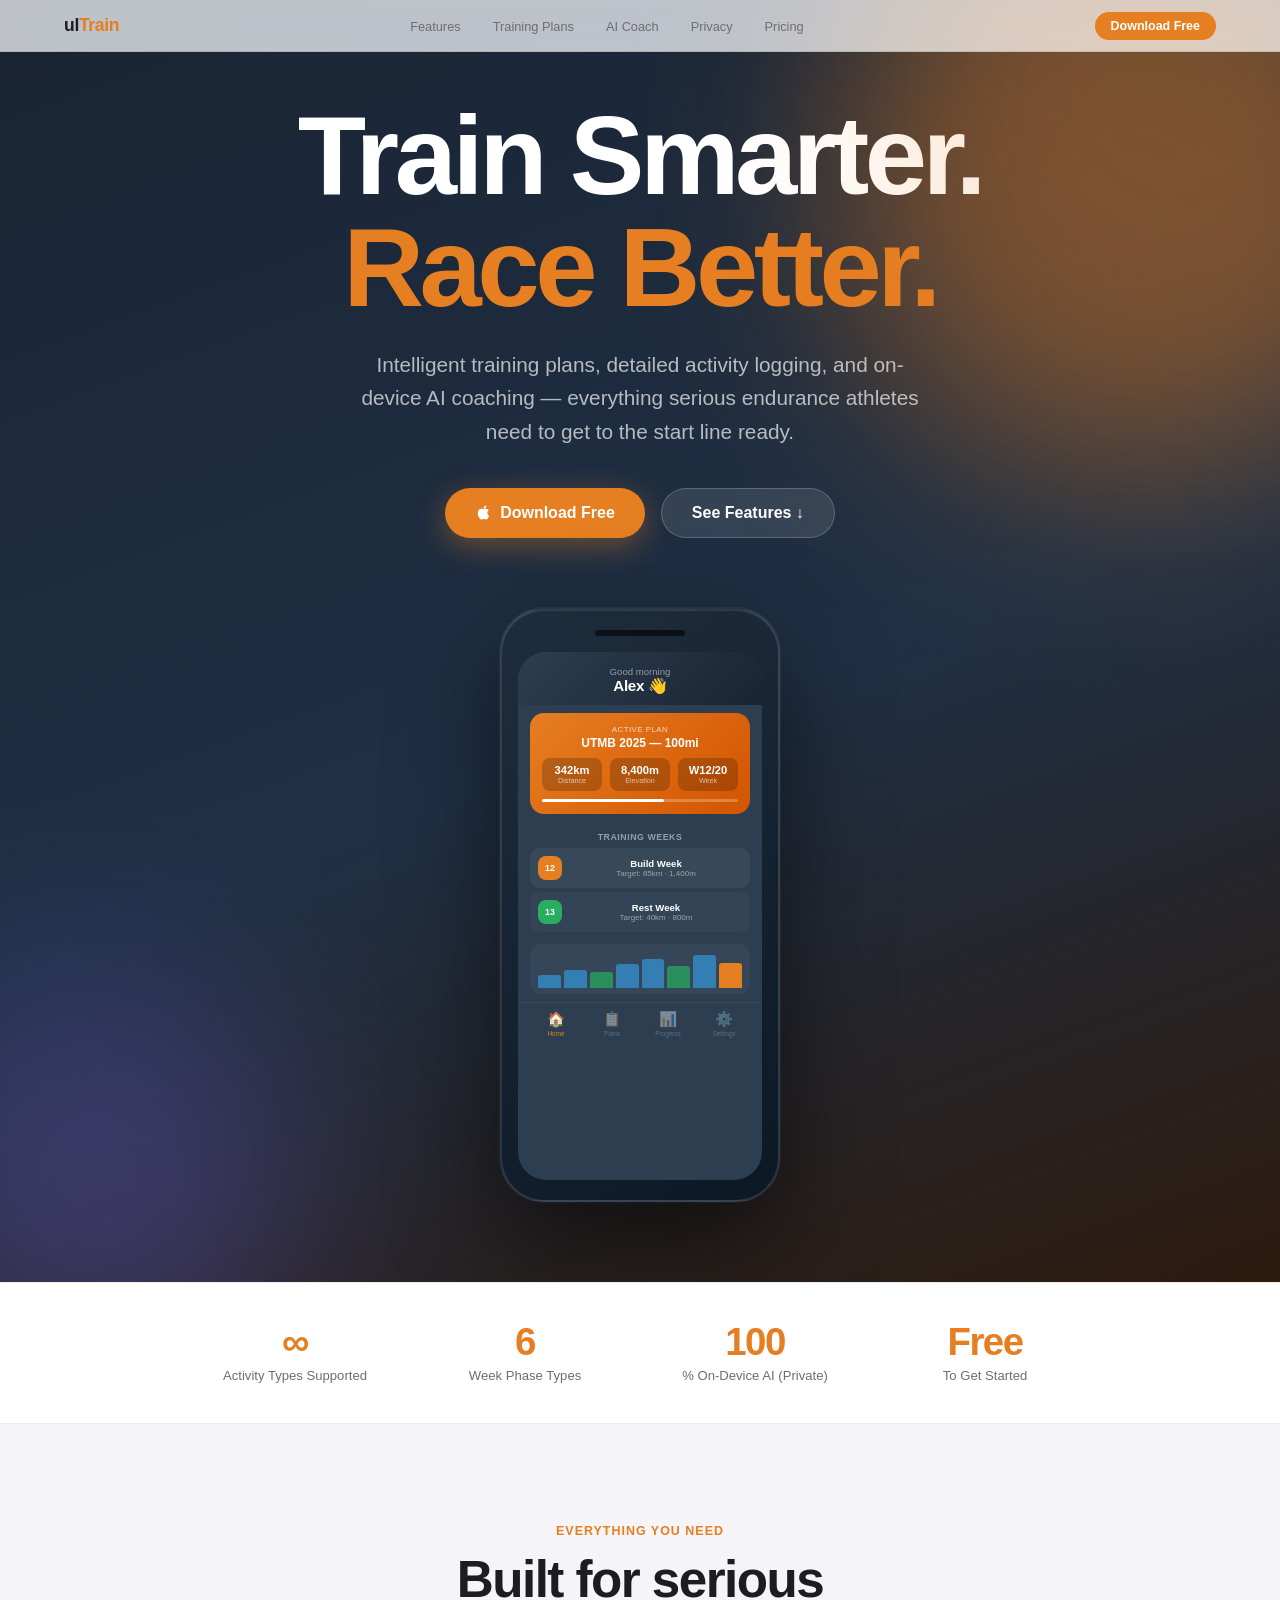
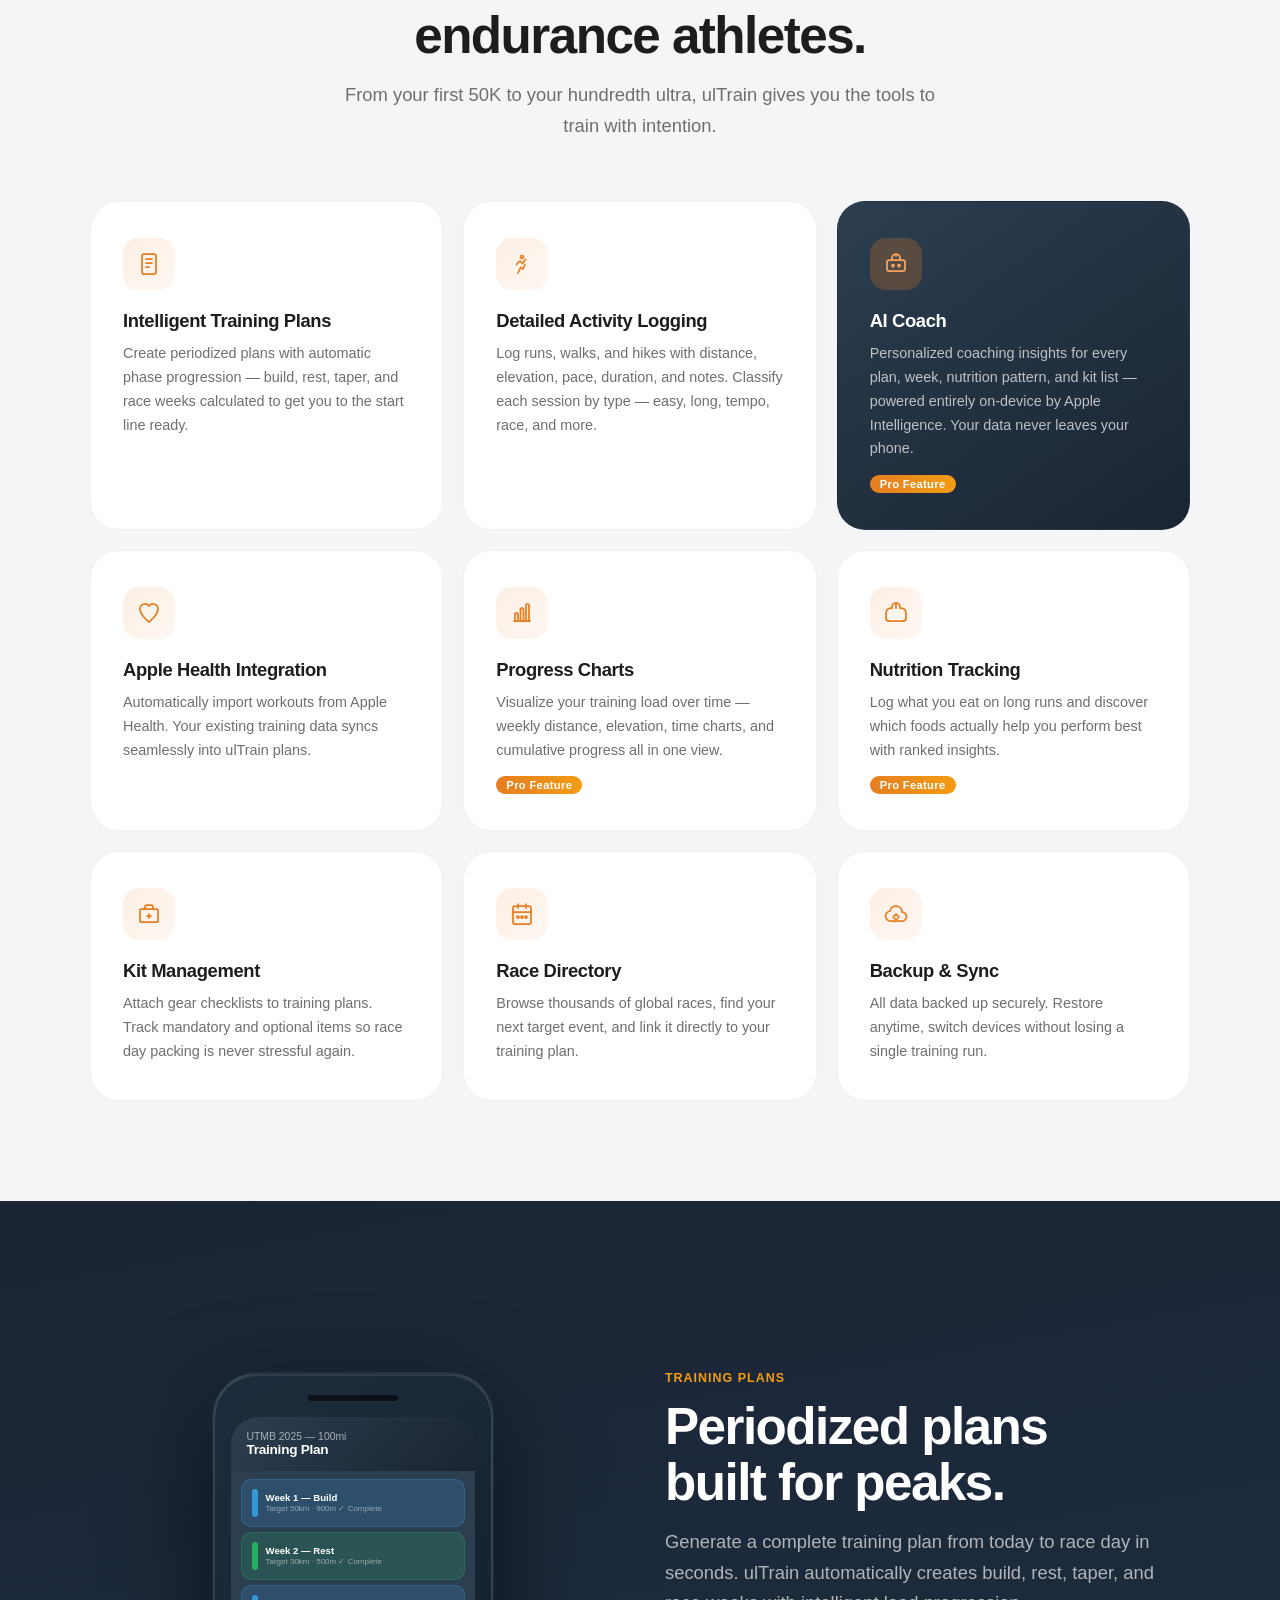
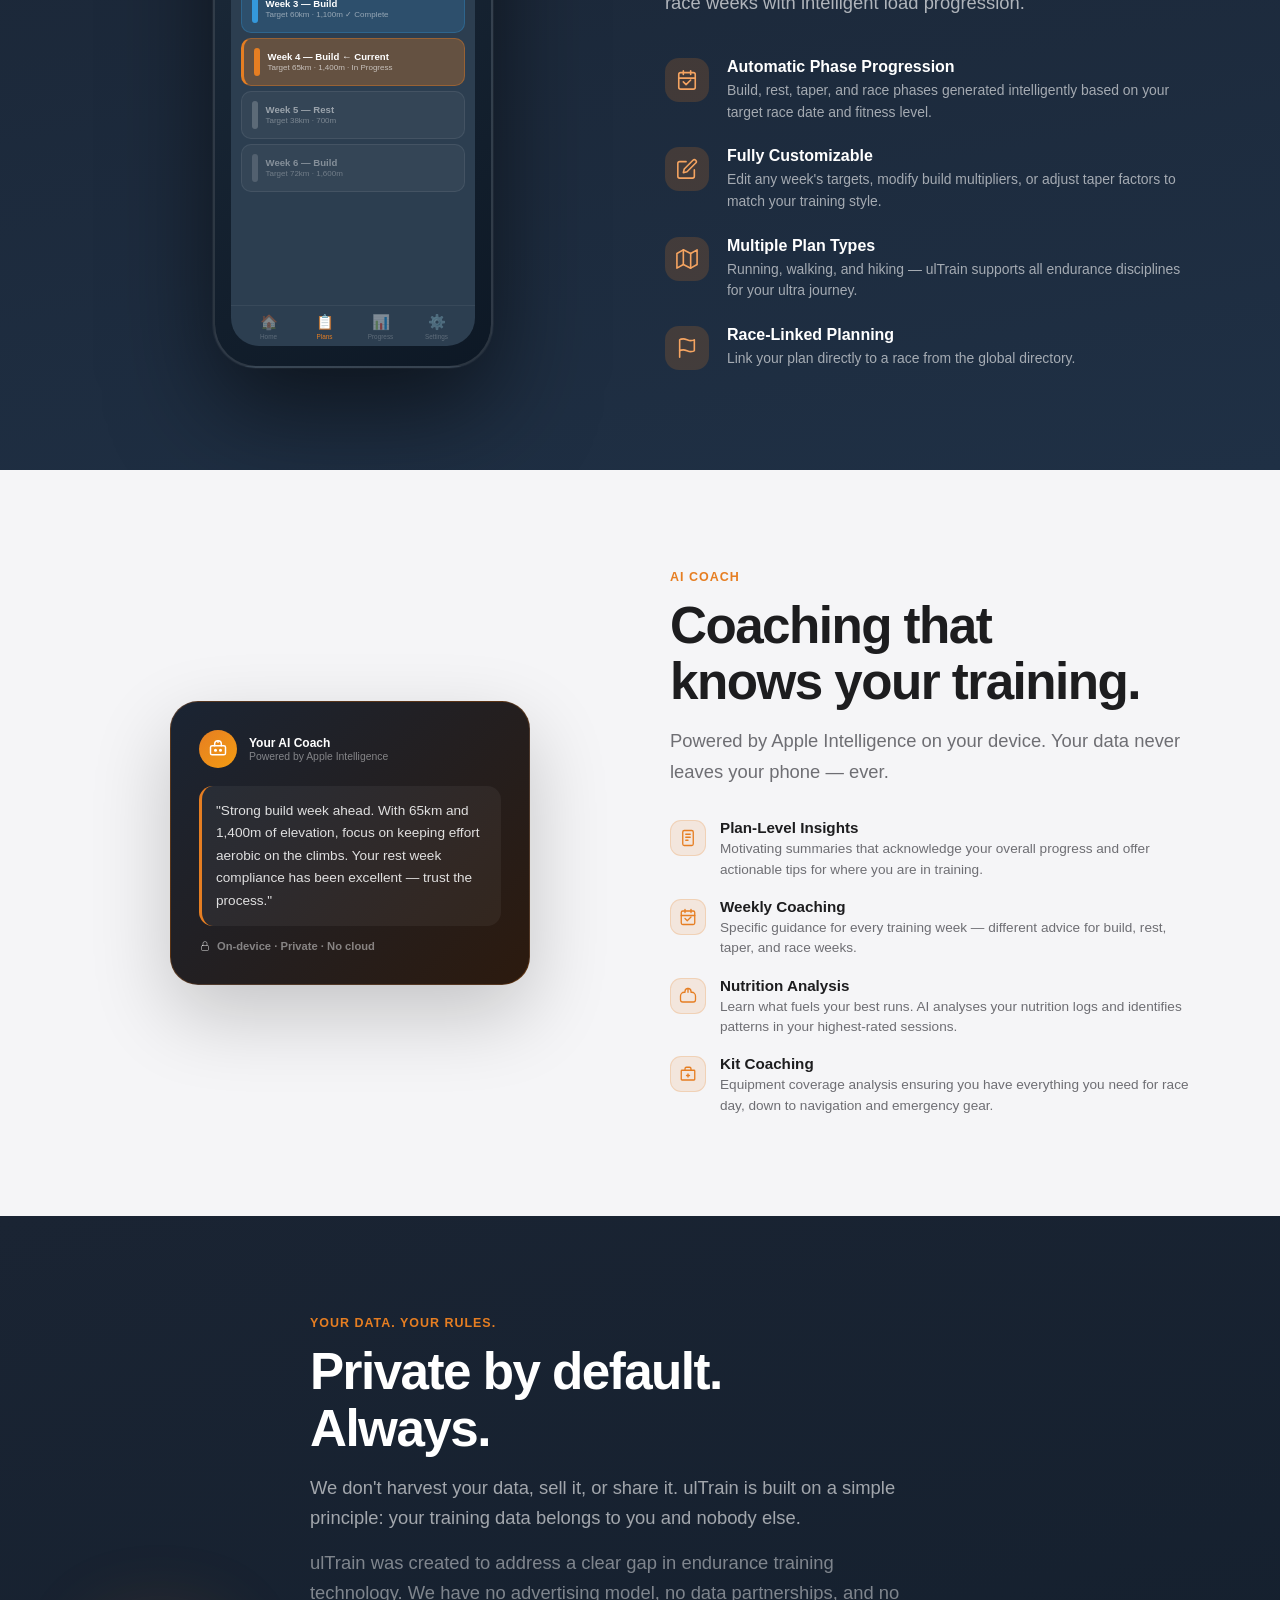
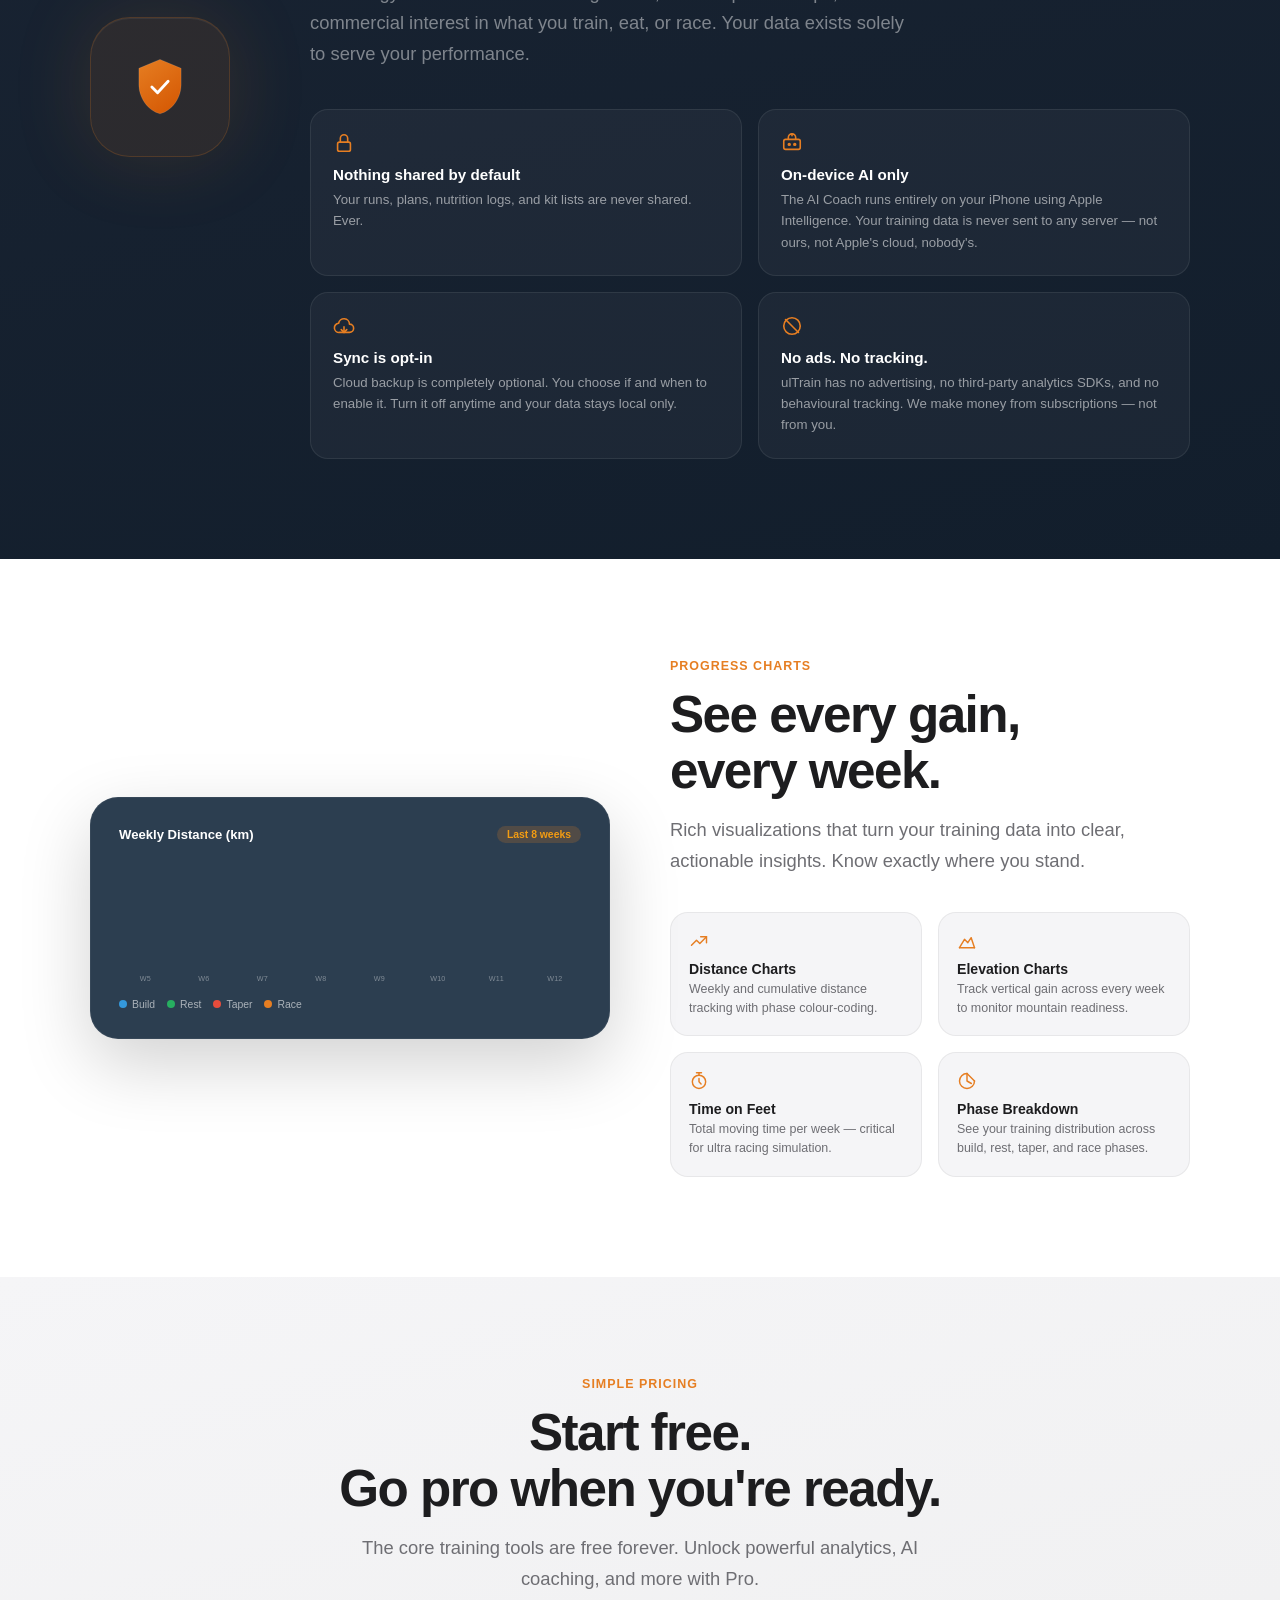
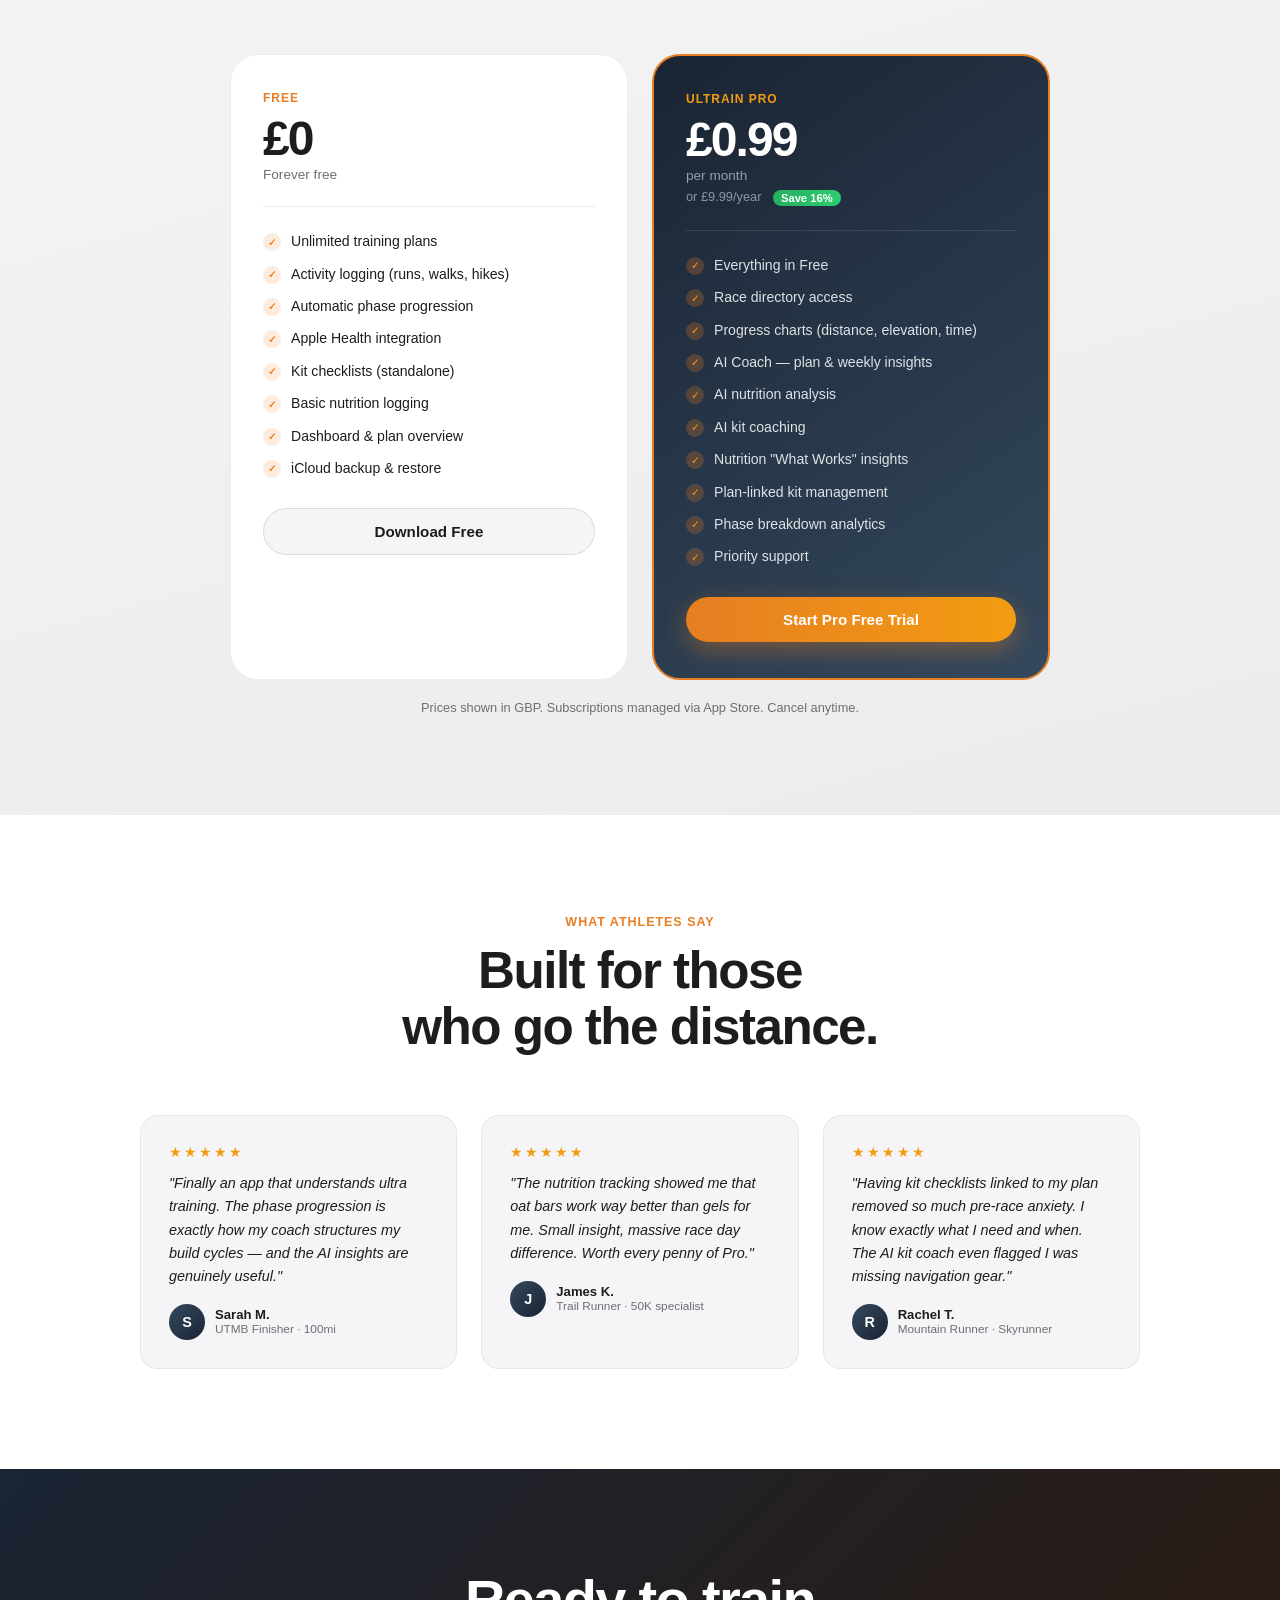
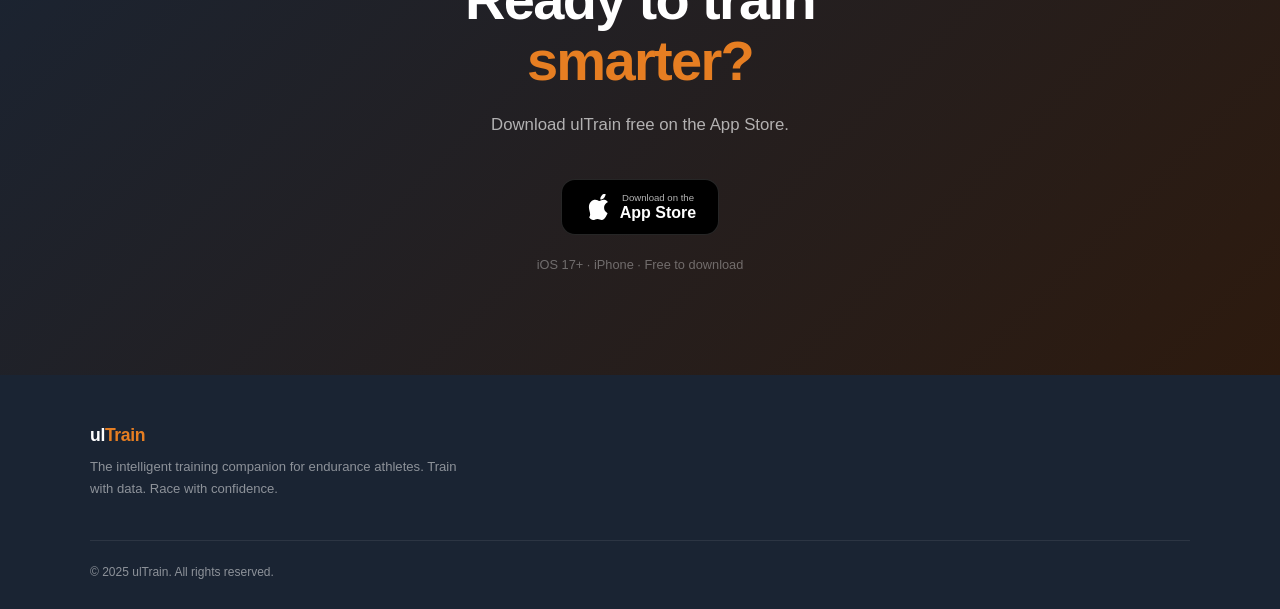
==== index.html @ a39367ce "site update" ====
<!DOCTYPE html>
<html lang="en">
<head>
  <meta charset="UTF-8" />
  <meta name="viewport" content="width=device-width, initial-scale=1.0" />
  <title>ulTrain — Train Smarter. Race Better.</title>
  <meta name="description" content="The intelligent endurance training app for iOS. Create personalized training plans, log activities, track progress with rich charts, and get AI-powered coaching.">
  <style>
    /* ─── Reset & Base ─────────────────────────────────── */
    *, *::before, *::after { box-sizing: border-box; margin: 0; padding: 0; }

    :root {
      --orange:   #E67E22;
      --orange-lt:#F39C12;
      --navy:     #1a2433;
      --navy-mid: #2C3E50;
      --navy-lt:  #34495E;
      --slate:    #7F8C8D;
      --silver:   #BDC3C7;
      --white:    #FFFFFF;
      --off-white:#F5F5F7;
      --text-dark:#1d1d1f;
      --text-gray:#6e6e73;
      --radius-lg:28px;
      --radius-md:18px;
      --radius-sm:12px;
      --transition:0.4s cubic-bezier(0.25,0.46,0.45,0.94);
    }

    html { scroll-behavior: smooth; }

    body {
      font-family: -apple-system, BlinkMacSystemFont, "SF Pro Display", "Segoe UI", Roboto, sans-serif;
      background: var(--off-white);
      color: var(--text-dark);
      overflow-x: hidden;
    }

    /* ─── Nav ──────────────────────────────────────────── */
    nav {
      position: fixed; top: 0; left: 0; right: 0; z-index: 100;
      display: flex; align-items: center; justify-content: space-between;
      padding: 0 5%;
      height: 52px;
      background: rgba(255,255,255,0.72);
      backdrop-filter: saturate(180%) blur(20px);
      -webkit-backdrop-filter: saturate(180%) blur(20px);
      border-bottom: 1px solid rgba(0,0,0,0.08);
      transition: background var(--transition);
    }
    nav.dark {
      background: rgba(26,36,51,0.82);
      border-bottom-color: rgba(255,255,255,0.08);
    }
    .nav-logo {
      font-size: 1.1rem; font-weight: 700; letter-spacing: -0.02em;
      color: var(--text-dark); text-decoration: none;
    }
    nav.dark .nav-logo { color: var(--white); }
    .nav-logo span { color: var(--orange); }
    .nav-links { display: flex; gap: 2rem; list-style: none; }
    .nav-links a {
      font-size: 0.8rem; font-weight: 500; color: var(--text-gray);
      text-decoration: none; transition: color 0.2s;
    }
    nav.dark .nav-links a { color: rgba(255,255,255,0.7); }
    .nav-links a:hover { color: var(--orange); }
    .nav-cta {
      background: var(--orange); color: white; font-size: 0.78rem;
      font-weight: 600; padding: 7px 16px; border-radius: 20px;
      text-decoration: none; transition: background 0.2s, transform 0.15s;
    }
    .nav-cta:hover { background: var(--orange-lt); transform: scale(1.03); }
    .nav-mobile-toggle { display: none; background: none; border: none; cursor: pointer; }

    /* ─── Hero ─────────────────────────────────────────── */
    .hero {
      min-height: 100vh;
      background: linear-gradient(160deg, var(--navy) 0%, #1f3045 55%, #2d1a0e 100%);
      display: flex; flex-direction: column;
      align-items: center; justify-content: center;
      text-align: center;
      padding: 100px 5% 80px;
      position: relative; overflow: hidden;
    }
    .hero-glow {
      position: absolute; border-radius: 50%;
      filter: blur(100px); pointer-events: none; opacity: 0.35;
      animation: pulse 6s ease-in-out infinite alternate;
    }
    .hero-glow-1 {
      width: 600px; height: 600px;
      background: var(--orange); top: -100px; right: -150px;
    }
    .hero-glow-2 {
      width: 400px; height: 400px;
      background: #6A5ACD; bottom: -100px; left: -100px;
    }
    @keyframes pulse { from { opacity: 0.25; } to { opacity: 0.45; } }

    .hero-eyebrow {
      display: inline-flex; align-items: center; gap: 8px;
      background: rgba(230,126,34,0.18); border: 1px solid rgba(230,126,34,0.35);
      color: var(--orange-lt); font-size: 0.78rem; font-weight: 600;
      letter-spacing: 0.06em; text-transform: uppercase;
      padding: 5px 14px; border-radius: 30px;
      margin-bottom: 28px;
      opacity: 0; animation: fadeUp 0.7s 0.2s forwards;
    }
    .hero-eyebrow::before { content: "●"; font-size: 0.5rem; }

    .hero h1 {
      font-size: clamp(3rem, 9vw, 7rem);
      font-weight: 800; letter-spacing: -0.04em; line-height: 1.0;
      color: white;
      opacity: 0; animation: fadeUp 0.7s 0.35s forwards;
    }
    .hero h1 span { color: var(--orange); }

    .hero-sub {
      margin-top: 24px; max-width: 580px;
      font-size: clamp(1.05rem, 2.5vw, 1.3rem);
      color: rgba(255,255,255,0.68); line-height: 1.6; font-weight: 400;
      opacity: 0; animation: fadeUp 0.7s 0.5s forwards;
    }

    .hero-actions {
      margin-top: 40px; display: flex; gap: 16px; flex-wrap: wrap; justify-content: center;
      opacity: 0; animation: fadeUp 0.7s 0.65s forwards;
    }
    .btn-primary {
      display: inline-flex; align-items: center; gap: 8px;
      background: var(--orange); color: white;
      font-size: 1rem; font-weight: 600; padding: 15px 30px;
      border-radius: 50px; text-decoration: none;
      transition: transform 0.2s, box-shadow 0.2s;
      box-shadow: 0 8px 30px rgba(230,126,34,0.4);
    }
    .btn-primary:hover { transform: translateY(-2px); box-shadow: 0 12px 40px rgba(230,126,34,0.55); }
    .btn-secondary {
      display: inline-flex; align-items: center; gap: 8px;
      background: rgba(255,255,255,0.1); color: white;
      font-size: 1rem; font-weight: 600; padding: 15px 30px;
      border-radius: 50px; text-decoration: none;
      border: 1px solid rgba(255,255,255,0.2);
      transition: background 0.2s, transform 0.2s;
      backdrop-filter: blur(10px);
    }
    .btn-secondary:hover { background: rgba(255,255,255,0.18); transform: translateY(-2px); }

    /* Phone mockup */
    .hero-device {
      margin-top: 70px; position: relative; display: flex; justify-content: center;
      opacity: 0; animation: fadeUp 0.9s 0.8s forwards;
    }
    .phone-frame {
      width: min(280px, 75vw);
      background: linear-gradient(145deg, #1e2d3d 0%, #0d1825 100%);
      border-radius: 44px;
      border: 2px solid rgba(255,255,255,0.12);
      padding: 20px 16px;
      box-shadow: 0 40px 100px rgba(0,0,0,0.55), 0 0 0 1px rgba(255,255,255,0.06), inset 0 1px 0 rgba(255,255,255,0.1);
      position: relative;
      animation: float 4s ease-in-out infinite;
    }
    .phone-notch {
      width: 90px; height: 6px; background: rgba(0,0,0,0.6);
      border-radius: 3px; margin: 0 auto 16px;
    }
    @keyframes float {
      0%,100% { transform: translateY(0); }
      50% { transform: translateY(-12px); }
    }
    .phone-screen {
      border-radius: 28px; overflow: hidden;
      background: var(--navy-mid);
      aspect-ratio: 9/19.5;
      display: flex; flex-direction: column;
    }
    .ps-header {
      background: linear-gradient(135deg, #2c3e50, #1a2433);
      padding: 14px 16px 10px;
    }
    .ps-greeting { font-size: 0.6rem; color: rgba(255,255,255,0.5); }
    .ps-name { font-size: 0.95rem; font-weight: 700; color: white; letter-spacing: -0.02em; }
    .ps-plan-card {
      background: linear-gradient(135deg, #e67e22, #d35400);
      border-radius: 14px; margin: 8px 12px;
      padding: 12px;
    }
    .ps-plan-label { font-size: 0.5rem; color: rgba(255,255,255,0.75); text-transform: uppercase; letter-spacing: 0.05em; }
    .ps-plan-name { font-size: 0.75rem; font-weight: 700; color: white; margin-top: 2px; }
    .ps-progress-row { display: flex; gap: 8px; margin-top: 8px; }
    .ps-stat { flex: 1; background: rgba(0,0,0,0.2); border-radius: 8px; padding: 6px; text-align: center; }
    .ps-stat-val { font-size: 0.7rem; font-weight: 700; color: white; }
    .ps-stat-lbl { font-size: 0.45rem; color: rgba(255,255,255,0.65); }
    .ps-prog-bar { height: 3px; background: rgba(255,255,255,0.25); border-radius: 2px; margin-top: 8px; }
    .ps-prog-fill { height: 100%; width: 62%; background: white; border-radius: 2px; }
    .ps-section { padding: 10px 12px 4px; }
    .ps-section-title { font-size: 0.55rem; font-weight: 700; color: rgba(255,255,255,0.5); text-transform: uppercase; letter-spacing: 0.06em; }
    .ps-week-row { display: flex; align-items: center; gap: 8px; padding: 8px; background: rgba(255,255,255,0.05); border-radius: 10px; margin-top: 6px; }
    .ps-week-badge { width: 24px; height: 24px; border-radius: 8px; background: var(--orange); display: flex; align-items: center; justify-content: center; font-size: 0.55rem; font-weight: 800; color: white; flex-shrink: 0; }
    .ps-week-info { flex: 1; }
    .ps-week-name { font-size: 0.6rem; font-weight: 600; color: white; }
    .ps-week-dist { font-size: 0.5rem; color: rgba(255,255,255,0.5); }
    .ps-week-row2 { background: rgba(255,255,255,0.03); }
    .ps-chart-preview { margin: 8px 12px; height: 50px; background: rgba(255,255,255,0.04); border-radius: 10px; overflow: hidden; display: flex; align-items: flex-end; padding: 8px 8px 6px; gap: 3px; }
    .ps-bar { border-radius: 3px 3px 0 0; flex: 1; opacity: 0.7; }
    .ps-tabbar { display: flex; padding: 8px 12px 6px; border-top: 1px solid rgba(255,255,255,0.06); gap: 4px; }
    .ps-tab { flex: 1; display: flex; flex-direction: column; align-items: center; gap: 2px; opacity: 0.4; }
    .ps-tab.active { opacity: 1; }
    .ps-tab-icon { font-size: 0.9rem; }
    .ps-tab-lbl { font-size: 0.4rem; color: rgba(255,255,255,0.6); }
    .ps-tab.active .ps-tab-lbl { color: var(--orange); }

    /* ─── Sections base ────────────────────────────────── */
    section { padding: 100px 5%; }
    .section-eyebrow {
      font-size: 0.78rem; font-weight: 600; letter-spacing: 0.08em;
      text-transform: uppercase; color: var(--orange);
      margin-bottom: 14px;
    }
    .section-title {
      font-size: clamp(2rem, 5vw, 3.2rem); font-weight: 800;
      letter-spacing: -0.03em; line-height: 1.1;
      color: var(--text-dark);
    }
    .section-sub {
      margin-top: 16px; font-size: clamp(1rem, 2vw, 1.15rem);
      color: var(--text-gray); line-height: 1.65; max-width: 600px;
    }
    .center { text-align: center; }
    .center .section-sub { margin: 16px auto 0; }

    /* ─── Stats Banner ─────────────────────────────────── */
    .stats-banner {
      background: white;
      border-top: 1px solid rgba(0,0,0,0.07);
      border-bottom: 1px solid rgba(0,0,0,0.07);
      padding: 40px 5%;
    }
    .stats-grid {
      max-width: 900px; margin: 0 auto;
      display: grid; grid-template-columns: repeat(4, 1fr);
      text-align: center; gap: 20px;
    }
    .stat-item-num {
      font-size: 2.4rem; font-weight: 800; color: var(--orange);
      letter-spacing: -0.04em; line-height: 1;
    }
    .stat-item-lbl {
      font-size: 0.82rem; color: var(--text-gray); margin-top: 6px; font-weight: 500;
    }

    /* ─── Features Grid ────────────────────────────────── */
    .features-section { background: var(--off-white); }
    .features-grid {
      max-width: 1100px; margin: 60px auto 0;
      display: grid; grid-template-columns: repeat(3, 1fr); gap: 20px;
    }
    .feature-card {
      background: white; border-radius: var(--radius-lg);
      padding: 36px 32px;
      border: 1px solid rgba(0,0,0,0.06);
      transition: transform var(--transition), box-shadow var(--transition);
      opacity: 0; transform: translateY(30px);
    }
    .feature-card.visible {
      opacity: 1; transform: translateY(0);
    }
    .feature-card:hover {
      transform: translateY(-6px);
      box-shadow: 0 20px 60px rgba(0,0,0,0.1);
    }
    .feature-icon {
      width: 52px; height: 52px; border-radius: 16px;
      display: flex; align-items: center; justify-content: center;
      margin-bottom: 20px;
      background: linear-gradient(135deg, rgba(230,126,34,0.12), rgba(230,126,34,0.06));
    }
    .feature-icon svg { width: 24px; height: 24px; stroke: var(--orange); fill: none; stroke-width: 1.75; stroke-linecap: round; stroke-linejoin: round; }
    .feature-card.featured .feature-icon svg { stroke: #f5a461; }
    .feature-card h3 {
      font-size: 1.15rem; font-weight: 700; letter-spacing: -0.02em;
      color: var(--text-dark); margin-bottom: 10px;
    }
    .feature-card p {
      font-size: 0.9rem; color: var(--text-gray); line-height: 1.65;
    }
    .feature-card.featured {
      background: linear-gradient(145deg, var(--navy-mid), var(--navy));
      border-color: transparent;
    }
    .feature-card.featured h3, .feature-card.featured p { color: white; }
    .feature-card.featured p { color: rgba(255,255,255,0.7); }
    .feature-card.featured .feature-icon {
      background: rgba(230,126,34,0.25);
    }
    .feature-badge {
      display: inline-block; margin-top: 14px;
      background: linear-gradient(90deg, var(--orange), var(--orange-lt));
      color: white; font-size: 0.7rem; font-weight: 700;
      padding: 3px 10px; border-radius: 20px; letter-spacing: 0.03em;
    }

    /* ─── Plans Showcase ───────────────────────────────── */
    .plans-section {
      background: linear-gradient(170deg, var(--navy) 0%, #1f3045 100%);
      color: white;
    }
    .plans-section .section-title { color: white; }
    .plans-section .section-sub { color: rgba(255,255,255,0.65); }
    .plans-section .section-eyebrow { color: var(--orange-lt); }
    .plans-showcase {
      max-width: 1100px; margin: 70px auto 0;
      display: grid; grid-template-columns: 1fr 1fr; gap: 50px; align-items: center;
    }
    .plans-device { position: relative; display: flex; justify-content: center; }
    .plans-device .phone-frame { animation: float2 5s ease-in-out infinite; }
    @keyframes float2 {
      0%,100% { transform: translateY(0) rotate(-2deg); }
      50% { transform: translateY(-10px) rotate(-2deg); }
    }
    .plans-features { display: flex; flex-direction: column; gap: 24px; }
    .plan-feature-row {
      display: flex; gap: 18px; align-items: flex-start;
      opacity: 0; transform: translateX(20px);
      transition: all 0.5s;
    }
    .plan-feature-row.visible { opacity: 1; transform: translateX(0); }
    .pf-icon {
      width: 44px; height: 44px; border-radius: 14px; flex-shrink: 0;
      background: rgba(230,126,34,0.18); display: flex; align-items: center;
      justify-content: center;
    }
    .pf-icon svg { width: 22px; height: 22px; stroke: #f5a461; fill: none; stroke-width: 1.75; stroke-linecap: round; stroke-linejoin: round; }
    .pf-text h4 { font-size: 1rem; font-weight: 700; color: white; margin-bottom: 4px; }
    .pf-text p { font-size: 0.87rem; color: rgba(255,255,255,0.6); line-height: 1.55; }

    /* ─── AI Highlight ─────────────────────────────────── */
    .ai-section {
      background: var(--off-white);
      position: relative; overflow: hidden;
    }
    .ai-inner {
      max-width: 1100px; margin: 0 auto;
      display: grid; grid-template-columns: 1fr 1fr; gap: 60px; align-items: center;
    }
    .ai-visual {
      position: relative; padding: 40px;
      display: flex; align-items: center; justify-content: center;
    }
    .ai-card {
      background: linear-gradient(135deg, #1a2433, #2c1a0e);
      border: 1px solid rgba(230,126,34,0.25);
      border-radius: var(--radius-lg); padding: 28px;
      width: 100%; max-width: 360px;
      box-shadow: 0 30px 80px rgba(0,0,0,0.2);
      position: relative;
      opacity: 0; transform: scale(0.95);
      transition: all 0.6s var(--transition);
    }
    .ai-card.visible { opacity: 1; transform: scale(1); }
    .ai-card-header {
      display: flex; align-items: center; gap: 12px; margin-bottom: 18px;
    }
    .ai-avatar {
      width: 38px; height: 38px; border-radius: 50%;
      background: linear-gradient(135deg, var(--orange), var(--orange-lt));
      display: flex; align-items: center; justify-content: center;
    }
    .ai-avatar svg { width: 20px; height: 20px; stroke: white; fill: none; stroke-width: 1.75; stroke-linecap: round; stroke-linejoin: round; }
    .ai-label { font-size: 0.75rem; font-weight: 700; color: white; }
    .ai-sublabel { font-size: 0.65rem; color: rgba(255,255,255,0.45); margin-top: 1px; }
    .ai-message {
      font-size: 0.85rem; line-height: 1.65;
      color: rgba(255,255,255,0.85);
      background: rgba(255,255,255,0.05); border-radius: 14px; padding: 14px;
      border-left: 3px solid var(--orange);
    }
    .ai-tag {
      display: inline-flex; align-items: center; gap: 6px;
      margin-top: 14px; font-size: 0.7rem; font-weight: 600;
      color: rgba(255,255,255,0.45);
    }
    .ai-tag svg { width: 12px; height: 12px; stroke: rgba(255,255,255,0.45); fill: none; stroke-width: 2; stroke-linecap: round; stroke-linejoin: round; }
    .ai-content { }
    .ai-content .section-eyebrow { margin-top: 0; }
    .ai-points { margin-top: 32px; display: flex; flex-direction: column; gap: 18px; }
    .ai-point { display: flex; gap: 14px; align-items: flex-start; }
    .ai-point-check {
      width: 36px; height: 36px; border-radius: 11px; flex-shrink: 0;
      background: rgba(230,126,34,0.12); border: 1px solid rgba(230,126,34,0.2);
      display: flex; align-items: center; justify-content: center;
      margin-top: 1px;
    }
    .ai-point-check svg { width: 18px; height: 18px; stroke: var(--orange); fill: none; stroke-width: 1.75; stroke-linecap: round; stroke-linejoin: round; }
    .ai-point h4 { font-size: 0.95rem; font-weight: 700; color: var(--text-dark); }
    .ai-point p { font-size: 0.85rem; color: var(--text-gray); margin-top: 3px; line-height: 1.5; }

    /* ─── Charts / Progress ────────────────────────────── */
    .progress-section { background: white; }
    .progress-inner {
      max-width: 1100px; margin: 0 auto;
      display: grid; grid-template-columns: 1fr 1fr; gap: 60px; align-items: center;
    }
    .chart-demo {
      background: var(--navy-mid); border-radius: var(--radius-lg);
      padding: 28px; border: 1px solid rgba(255,255,255,0.05);
      box-shadow: 0 25px 70px rgba(0,0,0,0.18);
      opacity: 0; transform: translateX(-30px);
      transition: all 0.6s var(--transition);
    }
    .chart-demo.visible { opacity: 1; transform: translateX(0); }
    .chart-title-row { display: flex; justify-content: space-between; align-items: center; margin-bottom: 20px; }
    .chart-title { font-size: 0.82rem; font-weight: 700; color: white; }
    .chart-pill { background: rgba(230,126,34,0.2); color: var(--orange-lt); font-size: 0.65rem; font-weight: 700; padding: 3px 10px; border-radius: 20px; }
    .chart-bars { display: flex; gap: 6px; align-items: flex-end; height: 120px; }
    .chart-bar-wrap { flex: 1; display: flex; flex-direction: column; align-items: center; gap: 5px; }
    .chart-bar {
      width: 100%; border-radius: 6px 6px 0 0;
      transition: height 1s cubic-bezier(0.34,1.56,0.64,1);
    }
    .chart-bar.bar-build { background: linear-gradient(180deg, #3498db, #2980b9); }
    .chart-bar.bar-rest { background: linear-gradient(180deg, #27ae60, #1e8449); }
    .chart-bar.bar-taper { background: linear-gradient(180deg, #e74c3c, #c0392b); }
    .chart-bar.bar-race { background: linear-gradient(180deg, var(--orange), #d35400); }
    .chart-bar-lbl { font-size: 0.45rem; color: rgba(255,255,255,0.4); }
    .chart-legend {
      display: flex; gap: 12px; margin-top: 16px; flex-wrap: wrap;
    }
    .cl-item { display: flex; align-items: center; gap: 5px; font-size: 0.65rem; color: rgba(255,255,255,0.6); }
    .cl-dot { width: 8px; height: 8px; border-radius: 50%; }
    .progress-content { }
    .progress-features { margin-top: 36px; display: grid; grid-template-columns: 1fr 1fr; gap: 16px; }
    .pf-mini {
      background: var(--off-white); border-radius: var(--radius-md); padding: 18px;
      border: 1px solid rgba(0,0,0,0.06);
    }
    .pf-mini-icon { margin-bottom: 10px; display: flex; }
    .pf-mini-icon svg { width: 20px; height: 20px; stroke: var(--orange); fill: none; stroke-width: 1.75; stroke-linecap: round; stroke-linejoin: round; }
    .pf-mini h4 { font-size: 0.88rem; font-weight: 700; color: var(--text-dark); }
    .pf-mini p { font-size: 0.78rem; color: var(--text-gray); margin-top: 3px; line-height: 1.5; }

    /* ─── Pricing ──────────────────────────────────────── */
    .pricing-section {
      background: linear-gradient(165deg, #f5f5f7, #ececec);
    }
    .pricing-grid {
      max-width: 820px; margin: 60px auto 0;
      display: grid; grid-template-columns: 1fr 1fr; gap: 24px;
    }
    .pricing-card {
      background: white; border-radius: var(--radius-lg);
      padding: 36px 32px; border: 1px solid rgba(0,0,0,0.07);
      transition: transform var(--transition), box-shadow var(--transition);
    }
    .pricing-card:hover { transform: translateY(-4px); box-shadow: 0 20px 60px rgba(0,0,0,0.1); }
    .pricing-card.pro {
      background: linear-gradient(145deg, var(--navy), var(--navy-lt));
      border: 2px solid var(--orange);
      position: relative; overflow: hidden;
    }
    .pricing-tier {
      font-size: 0.75rem; font-weight: 700; text-transform: uppercase;
      letter-spacing: 0.08em; color: var(--orange); margin-bottom: 10px;
    }
    .pricing-card.pro .pricing-tier { color: var(--orange-lt); }
    .pricing-price {
      font-size: 3rem; font-weight: 800; letter-spacing: -0.04em;
      color: var(--text-dark); line-height: 1;
    }
    .pricing-card.pro .pricing-price { color: white; }
    .pricing-period { font-size: 0.85rem; color: var(--text-gray); margin-top: 4px; }
    .pricing-card.pro .pricing-period { color: rgba(255,255,255,0.55); }
    .pricing-alt { font-size: 0.8rem; color: var(--text-gray); margin-top: 6px; }
    .pricing-card.pro .pricing-alt { color: rgba(255,255,255,0.5); }
    .pricing-divider {
      height: 1px; background: rgba(0,0,0,0.07);
      margin: 24px 0;
    }
    .pricing-card.pro .pricing-divider { background: rgba(255,255,255,0.1); }
    .pricing-features { display: flex; flex-direction: column; gap: 12px; }
    .pf-row { display: flex; gap: 10px; align-items: flex-start; }
    .pf-check {
      width: 18px; height: 18px; border-radius: 50%; flex-shrink: 0;
      background: rgba(230,126,34,0.15); color: var(--orange);
      display: flex; align-items: center; justify-content: center;
      font-size: 0.6rem; font-weight: 800; margin-top: 2px;
    }
    .pricing-card.pro .pf-check { background: rgba(230,126,34,0.25); }
    .pf-row span { font-size: 0.88rem; color: var(--text-dark); line-height: 1.45; }
    .pricing-card.pro .pf-row span { color: rgba(255,255,255,0.85); }
    .pricing-cta {
      display: block; text-align: center; margin-top: 30px;
      padding: 14px; border-radius: 50px; font-size: 0.95rem; font-weight: 700;
      text-decoration: none; transition: transform 0.2s, box-shadow 0.2s;
    }
    .pricing-cta.free { background: var(--off-white); color: var(--text-dark); border: 1px solid rgba(0,0,0,0.1); }
    .pricing-cta.free:hover { background: #e8e8ea; transform: translateY(-2px); }
    .pricing-cta.paid {
      background: linear-gradient(90deg, var(--orange), var(--orange-lt));
      color: white; box-shadow: 0 8px 25px rgba(230,126,34,0.4);
    }
    .pricing-cta.paid:href { transform: translateY(-2px); box-shadow: 0 12px 35px rgba(230,126,34,0.55); }
    .pricing-note { text-align: center; margin-top: 20px; font-size: 0.8rem; color: var(--text-gray); }
    .savings-badge {
      display: inline-block; background: linear-gradient(90deg, #27ae60, #2ecc71);
      color: white; font-size: 0.7rem; font-weight: 700;
      padding: 2px 8px; border-radius: 20px; margin-left: 8px; vertical-align: middle;
    }

    /* ─── Testimonials / Social Proof ──────────────────── */
    .social-section { background: white; }
    .testimonials-grid {
      max-width: 1000px; margin: 60px auto 0;
      display: grid; grid-template-columns: repeat(3, 1fr); gap: 24px;
    }
    .testimonial-card {
      background: var(--off-white); border-radius: var(--radius-md);
      padding: 28px; border: 1px solid rgba(0,0,0,0.06);
      opacity: 0; transform: translateY(20px);
      transition: all 0.5s;
    }
    .testimonial-card.visible { opacity: 1; transform: translateY(0); }
    .stars { color: var(--orange-lt); font-size: 0.85rem; letter-spacing: 2px; margin-bottom: 12px; }
    .testimonial-card blockquote {
      font-size: 0.9rem; color: var(--text-dark); line-height: 1.6; font-style: italic;
    }
    .testimonial-meta { margin-top: 16px; display: flex; align-items: center; gap: 10px; }
    .testimonial-avatar {
      width: 36px; height: 36px; border-radius: 50%;
      background: linear-gradient(135deg, var(--navy-lt), var(--navy));
      display: flex; align-items: center; justify-content: center;
      font-size: 0.9rem; color: white; font-weight: 700;
    }
    .testimonial-name { font-size: 0.82rem; font-weight: 700; color: var(--text-dark); }
    .testimonial-role { font-size: 0.74rem; color: var(--text-gray); }

    /* ─── CTA Banner ───────────────────────────────────── */
    .cta-section {
      background: linear-gradient(135deg, var(--navy) 0%, #2d1a0e 100%);
      text-align: center; padding: 100px 5%;
    }
    .cta-section h2 {
      font-size: clamp(2.2rem, 5vw, 3.5rem); font-weight: 800;
      letter-spacing: -0.03em; color: white; line-height: 1.1;
    }
    .cta-section h2 span { color: var(--orange); }
    .cta-section p { margin: 20px auto 0; max-width: 520px; font-size: 1.05rem; color: rgba(255,255,255,0.65); line-height: 1.6; }
    .cta-section .hero-actions { margin-top: 40px; }
    .appstore-badge {
      display: inline-flex; align-items: center; gap: 10px;
      background: black; color: white;
      padding: 12px 22px; border-radius: 14px; text-decoration: none;
      border: 1px solid rgba(255,255,255,0.15);
      transition: transform 0.2s, box-shadow 0.2s;
    }
    .appstore-badge:hover { transform: translateY(-2px); box-shadow: 0 10px 30px rgba(0,0,0,0.3); }
    .asb-icon { display: flex; align-items: center; }
    .asb-icon svg { width: 26px; height: 26px; fill: white; }
    .asb-text-top { font-size: 0.6rem; color: rgba(255,255,255,0.7); display: block; }
    .asb-text-main { font-size: 1rem; font-weight: 700; display: block; line-height: 1.2; }

    /* ─── Footer ───────────────────────────────────────── */
    footer {
      background: var(--navy); color: rgba(255,255,255,0.5);
      padding: 50px 5% 30px;
    }
    .footer-inner {
      max-width: 1100px; margin: 0 auto;
      display: grid; grid-template-columns: 2fr 1fr 1fr 1fr; gap: 40px;
      padding-bottom: 40px; border-bottom: 1px solid rgba(255,255,255,0.08);
    }
    .footer-brand-name {
      font-size: 1.1rem; font-weight: 800; color: white; letter-spacing: -0.02em; margin-bottom: 10px;
    }
    .footer-brand-name span { color: var(--orange); }
    .footer-brand-desc { font-size: 0.82rem; line-height: 1.65; }
    .footer-col h4 { font-size: 0.78rem; font-weight: 700; color: rgba(255,255,255,0.85); text-transform: uppercase; letter-spacing: 0.06em; margin-bottom: 14px; }
    .footer-col ul { list-style: none; display: flex; flex-direction: column; gap: 8px; }
    .footer-col a { font-size: 0.82rem; color: rgba(255,255,255,0.5); text-decoration: none; transition: color 0.2s; }
    .footer-col a:hover { color: var(--orange); }
    .footer-bottom {
      max-width: 1100px; margin: 0 auto; padding-top: 24px;
      display: flex; justify-content: space-between; align-items: center;
      font-size: 0.75rem;
    }
    .footer-legal { display: flex; gap: 20px; }
    .footer-legal a { color: rgba(255,255,255,0.4); text-decoration: none; transition: color 0.2s; }
    .footer-legal a:hover { color: rgba(255,255,255,0.7); }

    /* ─── Animations ───────────────────────────────────── */
    @keyframes fadeUp {
      from { opacity: 0; transform: translateY(28px); }
      to   { opacity: 1; transform: translateY(0); }
    }

    /* ─── Privacy Section ──────────────────────────────── */
    .privacy-section {
      background: linear-gradient(165deg, var(--navy) 0%, #121e2c 100%);
      padding: 100px 5%;
    }
    .privacy-inner {
      max-width: 1100px; margin: 0 auto;
      display: grid; grid-template-columns: auto 1fr; gap: 80px; align-items: center;
    }
    .privacy-icon-wrap {
      display: flex; flex-direction: column; align-items: center;
      gap: 20px;
    }
    .privacy-shield {
      width: 140px; height: 140px; border-radius: 40px;
      background: rgba(230,126,34,0.1); border: 1px solid rgba(230,126,34,0.2);
      display: flex; align-items: center; justify-content: center;
      box-shadow: 0 0 80px rgba(230,126,34,0.15), inset 0 1px 0 rgba(255,255,255,0.06);
      animation: shieldPulse 4s ease-in-out infinite;
    }
    @keyframes shieldPulse {
      0%,100% { box-shadow: 0 0 40px rgba(230,126,34,0.15), inset 0 1px 0 rgba(255,255,255,0.06); }
      50% { box-shadow: 0 0 90px rgba(230,126,34,0.3), inset 0 1px 0 rgba(255,255,255,0.06); }
    }
    .privacy-content .section-title { color: white; }
    .privacy-content .section-sub { color: rgba(255,255,255,0.6); }
    .privacy-pillars {
      display: grid; grid-template-columns: 1fr 1fr; gap: 16px; margin-top: 40px;
    }
    .privacy-pillar {
      background: rgba(255,255,255,0.04);
      border: 1px solid rgba(255,255,255,0.08);
      border-radius: var(--radius-md); padding: 22px;
      transition: background var(--transition), border-color var(--transition), transform var(--transition);
      opacity: 0; transform: translateY(20px);
    }
    .privacy-pillar.visible {
      opacity: 1; transform: translateY(0);
    }
    .privacy-pillar:hover {
      background: rgba(255,255,255,0.07);
      border-color: rgba(230,126,34,0.3);
      transform: translateY(-4px);
    }
    .pp-icon { margin-bottom: 12px; display: flex; }
    .pp-icon svg { width: 22px; height: 22px; stroke: var(--orange); fill: none; stroke-width: 1.75; stroke-linecap: round; stroke-linejoin: round; }
    .privacy-pillar h4 { font-size: 0.95rem; font-weight: 700; color: white; margin-bottom: 6px; }
    .privacy-pillar p { font-size: 0.83rem; color: rgba(255,255,255,0.55); line-height: 1.6; }

    /* ─── Responsive ───────────────────────────────────── */
    @media (max-width: 900px) {
      .features-grid { grid-template-columns: 1fr 1fr; }
      .plans-showcase { grid-template-columns: 1fr; }
      .plans-device { order: -1; }
      .privacy-inner { grid-template-columns: 1fr; gap: 40px; }
      .privacy-icon-wrap { display: none; }
      .ai-inner { grid-template-columns: 1fr; }
      .ai-visual { order: -1; }
      .progress-inner { grid-template-columns: 1fr; }
      .chart-demo { order: -1; }
      .testimonials-grid { grid-template-columns: 1fr 1fr; }
      .footer-inner { grid-template-columns: 1fr 1fr; }
    }
    @media (max-width: 650px) {
      nav { padding: 0 4%; }
      .nav-links { display: none; }
      section { padding: 70px 4%; }
      .features-grid { grid-template-columns: 1fr; }
      .pricing-grid { grid-template-columns: 1fr; }
      .testimonials-grid { grid-template-columns: 1fr; }
      .stats-grid { grid-template-columns: repeat(2, 1fr); }
      .progress-features { grid-template-columns: 1fr; }
      .privacy-pillars { grid-template-columns: 1fr; }
      .footer-inner { grid-template-columns: 1fr; gap: 30px; }
      .footer-bottom { flex-direction: column; gap: 12px; text-align: center; }
    }
  </style>
</head>
<body>

<!-- ───────── NAV ───────── -->
<nav id="mainNav">
  <a href="#" class="nav-logo">ul<span>Train</span></a>
  <ul class="nav-links">
    <li><a href="#features">Features</a></li>
    <li><a href="#plans">Training Plans</a></li>
    <li><a href="#ai">AI Coach</a></li>
    <li><a href="#privacy">Privacy</a></li>
    <li><a href="#pricing">Pricing</a></li>
  </ul>
  <a href="#download" class="nav-cta">Download Free</a>
</nav>

<!-- ───────── HERO ───────── -->
<section class="hero" id="home">
  <div class="hero-glow hero-glow-1"></div>
  <div class="hero-glow hero-glow-2"></div>

  <h1>Train Smarter.<br><span>Race Better.</span></h1>
  <p class="hero-sub">
    Intelligent training plans, detailed activity logging, and on-device AI coaching — everything serious endurance athletes need to get to the start line ready.
  </p>

  <div class="hero-actions">
    <a href="#download" class="btn-primary">
      <svg width="17" height="17" viewBox="0 0 24 24" fill="currentColor"><path d="M18.71 19.5c-.83 1.24-1.71 2.45-3.05 2.47-1.34.03-1.77-.79-3.29-.79-1.53 0-2 .77-3.27.82-1.31.05-2.3-1.32-3.14-2.53C4.25 17 2.94 12.45 4.7 9.39c.87-1.52 2.43-2.48 4.12-2.51 1.28-.02 2.5.87 3.29.87.78 0 2.26-1.07 3.8-.91.65.03 2.47.26 3.64 1.98-.09.06-2.17 1.28-2.15 3.81.03 3.02 2.65 4.03 2.68 4.04-.03.07-.42 1.44-1.38 2.83M13 3.5c.73-.83 1.94-1.46 2.94-1.5.13 1.17-.34 2.35-1.04 3.19-.69.85-1.83 1.51-2.95 1.42-.15-1.15.41-2.35 1.05-3.11z"/></svg>
      Download Free
    </a>
    <a href="#features" class="btn-secondary">See Features ↓</a>
  </div>

  <!-- Phone Mockup -->
  <div class="hero-device">
    <div class="phone-frame">
      <div class="phone-notch"></div>
      <div class="phone-screen">
        <div class="ps-header">
          <div class="ps-greeting">Good morning</div>
          <div class="ps-name">Alex 👋</div>
        </div>
        <div class="ps-plan-card">
          <div class="ps-plan-label">Active Plan</div>
          <div class="ps-plan-name">UTMB 2025 — 100mi</div>
          <div class="ps-progress-row">
            <div class="ps-stat"><div class="ps-stat-val">342km</div><div class="ps-stat-lbl">Distance</div></div>
            <div class="ps-stat"><div class="ps-stat-val">8,400m</div><div class="ps-stat-lbl">Elevation</div></div>
            <div class="ps-stat"><div class="ps-stat-val">W12/20</div><div class="ps-stat-lbl">Week</div></div>
          </div>
          <div class="ps-prog-bar"><div class="ps-prog-fill"></div></div>
        </div>
        <div class="ps-section">
          <div class="ps-section-title">Training Weeks</div>
          <div class="ps-week-row">
            <div class="ps-week-badge">12</div>
            <div class="ps-week-info">
              <div class="ps-week-name">Build Week</div>
              <div class="ps-week-dist">Target: 65km · 1,400m</div>
            </div>
          </div>
          <div class="ps-week-row ps-week-row2" style="margin-top:4px;">
            <div class="ps-week-badge" style="background:#27ae60;">13</div>
            <div class="ps-week-info">
              <div class="ps-week-name">Rest Week</div>
              <div class="ps-week-dist">Target: 40km · 800m</div>
            </div>
          </div>
        </div>
        <div class="ps-chart-preview">
          <div class="ps-bar" style="height:35%;background:#3498db;"></div>
          <div class="ps-bar" style="height:50%;background:#3498db;"></div>
          <div class="ps-bar" style="height:45%;background:#27ae60;"></div>
          <div class="ps-bar" style="height:65%;background:#3498db;"></div>
          <div class="ps-bar" style="height:80%;background:#3498db;"></div>
          <div class="ps-bar" style="height:60%;background:#27ae60;"></div>
          <div class="ps-bar" style="height:90%;background:#3498db;"></div>
          <div class="ps-bar" style="height:70%;background:var(--orange);opacity:1;"></div>
        </div>
        <div class="ps-tabbar">
          <div class="ps-tab active"><div class="ps-tab-icon">🏠</div><div class="ps-tab-lbl">Home</div></div>
          <div class="ps-tab"><div class="ps-tab-icon">📋</div><div class="ps-tab-lbl">Plans</div></div>
          <div class="ps-tab"><div class="ps-tab-icon">📊</div><div class="ps-tab-lbl">Progress</div></div>
          <div class="ps-tab"><div class="ps-tab-icon">⚙️</div><div class="ps-tab-lbl">Settings</div></div>
        </div>
      </div>
    </div>
  </div>
</section>

<!-- ───────── STATS ───────── -->
<div class="stats-banner">
  <div class="stats-grid">
    <div>
      <div class="stat-item-num" data-target="0" data-text="∞">∞</div>
      <div class="stat-item-lbl">Activity Types Supported</div>
    </div>
    <div>
      <div class="stat-item-num" data-target="6">0</div>
      <div class="stat-item-lbl">Week Phase Types</div>
    </div>
    <div>
      <div class="stat-item-num" data-target="100">0</div>
      <div class="stat-item-lbl">% On-Device AI (Private)</div>
    </div>
    <div>
      <div class="stat-item-num" data-target="0" data-text="Free">Free</div>
      <div class="stat-item-lbl">To Get Started</div>
    </div>
  </div>
</div>

<!-- ───────── FEATURES ───────── -->
<section class="features-section" id="features">
  <div class="center">
    <div class="section-eyebrow">Everything you need</div>
    <h2 class="section-title">Built for serious<br>endurance athletes.</h2>
    <p class="section-sub">From your first 50K to your hundredth ultra, ulTrain gives you the tools to train with intention.</p>
  </div>

  <div class="features-grid">
    <div class="feature-card">
      <div class="feature-icon"><svg viewBox="0 0 24 24"><rect x="5" y="2" width="14" height="20" rx="2"/><line x1="9" y1="7" x2="15" y2="7"/><line x1="9" y1="11" x2="15" y2="11"/><line x1="9" y1="15" x2="12" y2="15"/></svg></div>
      <h3>Intelligent Training Plans</h3>
      <p>Create periodized plans with automatic phase progression — build, rest, taper, and race weeks calculated to get you to the start line ready.</p>
    </div>
    <div class="feature-card">
      <div class="feature-icon"><svg viewBox="0 0 24 24"><circle cx="12" cy="5" r="1.5"/><path d="M8 21l2.5-5.5L13 17l2-4.5"/><path d="M6.5 12.5c1-1.5 2-3 3.5-3.5l2.5 2.5 3-4"/></svg></div>
      <h3>Detailed Activity Logging</h3>
      <p>Log runs, walks, and hikes with distance, elevation, pace, duration, and notes. Classify each session by type — easy, long, tempo, race, and more.</p>
    </div>
    <div class="feature-card featured">
      <div class="feature-icon"><svg viewBox="0 0 24 24"><rect x="3" y="8" width="18" height="11" rx="2"/><path d="M8 8V6a4 4 0 0 1 8 0v2"/><circle cx="9" cy="13.5" r="1"/><circle cx="15" cy="13.5" r="1"/><line x1="12" y1="2" x2="12" y2="4"/></svg></div>
      <h3>AI Coach</h3>
      <p>Personalized coaching insights for every plan, week, nutrition pattern, and kit list — powered entirely on-device by Apple Intelligence. Your data never leaves your phone.</p>
      <span class="feature-badge">Pro Feature</span>
    </div>
    <div class="feature-card">
      <div class="feature-icon"><svg viewBox="0 0 24 24"><path d="M12 21C12 21 3 14 3 8a5 5 0 0 1 9-3 5 5 0 0 1 9 3c0 6-9 13-9 13z"/></svg></div>
      <h3>Apple Health Integration</h3>
      <p>Automatically import workouts from Apple Health. Your existing training data syncs seamlessly into ulTrain plans.</p>
    </div>
    <div class="feature-card">
      <div class="feature-icon"><svg viewBox="0 0 24 24"><line x1="4" y1="20" x2="20" y2="20"/><rect x="5" y="12" width="3" height="8" rx="1"/><rect x="10.5" y="7" width="3" height="13" rx="1"/><rect x="16" y="3" width="3" height="17" rx="1"/></svg></div>
      <h3>Progress Charts</h3>
      <p>Visualize your training load over time — weekly distance, elevation, time charts, and cumulative progress all in one view.</p>
      <span class="feature-badge">Pro Feature</span>
    </div>
    <div class="feature-card">
      <div class="feature-icon"><svg viewBox="0 0 24 24"><path d="M12 2a4 4 0 0 0-4 4v1H7a5 5 0 0 0-5 5v5a3 3 0 0 0 3 3h14a3 3 0 0 0 3-3v-5a5 5 0 0 0-5-5h-1V6a4 4 0 0 0-4-4z"/><line x1="12" y1="2" x2="12" y2="7"/></svg></div>
      <h3>Nutrition Tracking</h3>
      <p>Log what you eat on long runs and discover which foods actually help you perform best with ranked insights.</p>
      <span class="feature-badge">Pro Feature</span>
    </div>
    <div class="feature-card">
      <div class="feature-icon"><svg viewBox="0 0 24 24"><path d="M20 7H4a1 1 0 0 0-1 1v11a1 1 0 0 0 1 1h16a1 1 0 0 0 1-1V8a1 1 0 0 0-1-1z"/><path d="M8 7V5a2 2 0 0 1 2-2h4a2 2 0 0 1 2 2v2"/><line x1="12" y1="12" x2="12" y2="16"/><line x1="10" y1="14" x2="14" y2="14"/></svg></div>
      <h3>Kit Management</h3>
      <p>Attach gear checklists to training plans. Track mandatory and optional items so race day packing is never stressful again.</p>
    </div>
    <div class="feature-card">
      <div class="feature-icon"><svg viewBox="0 0 24 24"><rect x="3" y="4" width="18" height="18" rx="2"/><line x1="16" y1="2" x2="16" y2="6"/><line x1="8" y1="2" x2="8" y2="6"/><line x1="3" y1="10" x2="21" y2="10"/><circle cx="8" cy="15" r="1"/><circle cx="12" cy="15" r="1"/><circle cx="16" cy="15" r="1"/></svg></div>
      <h3>Race Directory</h3>
      <p>Browse thousands of global races, find your next target event, and link it directly to your training plan.</p>
    </div>
    <div class="feature-card">
      <div class="feature-icon"><svg viewBox="0 0 24 24"><path d="M18 10a6 6 0 0 0-11.9-1A5 5 0 0 0 7 19h11a4 4 0 0 0 0-9z"/><polyline points="12 12 9 15 12 18 15 15 12 12"/></svg></div>
      <h3>Backup & Sync</h3>
      <p>All data backed up securely. Restore anytime, switch devices without losing a single training run.</p>
    </div>
  </div>
</section>

<!-- ───────── PLANS SHOWCASE ───────── -->
<section class="plans-section" id="plans">
  <div class="plans-showcase">
    <!-- Device mockup (left) -->
    <div class="plans-device">
      <div class="phone-frame">
        <div class="phone-notch"></div>
        <div class="phone-screen">
          <div class="ps-header" style="padding-bottom:14px;">
            <div class="ps-greeting" style="font-size:0.65rem;color:rgba(255,255,255,0.6);">UTMB 2025 — 100mi</div>
            <div class="ps-name" style="font-size:0.85rem;">Training Plan</div>
          </div>
          <!-- Week cards -->
          <div style="padding:8px 10px;display:flex;flex-direction:column;gap:5px;flex:1;overflow:hidden;">
            <div style="background:rgba(52,152,219,0.2);border:1px solid rgba(52,152,219,0.3);border-radius:10px;padding:9px 10px;display:flex;align-items:center;gap:8px;">
              <div style="width:6px;height:28px;background:#3498db;border-radius:3px;flex-shrink:0;"></div>
              <div>
                <div style="font-size:0.6rem;font-weight:700;color:white;">Week 1 — Build</div>
                <div style="font-size:0.5rem;color:rgba(255,255,255,0.5);margin-top:1px;">Target 50km · 900m ✓ Complete</div>
              </div>
            </div>
            <div style="background:rgba(39,174,96,0.2);border:1px solid rgba(39,174,96,0.3);border-radius:10px;padding:9px 10px;display:flex;align-items:center;gap:8px;">
              <div style="width:6px;height:28px;background:#27ae60;border-radius:3px;flex-shrink:0;"></div>
              <div>
                <div style="font-size:0.6rem;font-weight:700;color:white;">Week 2 — Rest</div>
                <div style="font-size:0.5rem;color:rgba(255,255,255,0.5);margin-top:1px;">Target 30km · 500m ✓ Complete</div>
              </div>
            </div>
            <div style="background:rgba(52,152,219,0.2);border:1px solid rgba(52,152,219,0.3);border-radius:10px;padding:9px 10px;display:flex;align-items:center;gap:8px;">
              <div style="width:6px;height:28px;background:#3498db;border-radius:3px;flex-shrink:0;"></div>
              <div>
                <div style="font-size:0.6rem;font-weight:700;color:white;">Week 3 — Build</div>
                <div style="font-size:0.5rem;color:rgba(255,255,255,0.5);margin-top:1px;">Target 60km · 1,100m ✓ Complete</div>
              </div>
            </div>
            <div style="background:rgba(230,126,34,0.3);border:1px solid rgba(230,126,34,0.4);border-radius:10px;padding:9px 10px;display:flex;align-items:center;gap:8px;border-left:3px solid var(--orange);">
              <div style="width:6px;height:28px;background:var(--orange);border-radius:3px;flex-shrink:0;"></div>
              <div>
                <div style="font-size:0.6rem;font-weight:700;color:white;">Week 4 — Build ← Current</div>
                <div style="font-size:0.5rem;color:rgba(255,255,255,0.65);margin-top:1px;">Target 65km · 1,400m · In Progress</div>
              </div>
            </div>
            <div style="background:rgba(255,255,255,0.04);border:1px solid rgba(255,255,255,0.08);border-radius:10px;padding:9px 10px;display:flex;align-items:center;gap:8px;">
              <div style="width:6px;height:28px;background:rgba(255,255,255,0.2);border-radius:3px;flex-shrink:0;"></div>
              <div>
                <div style="font-size:0.6rem;font-weight:700;color:rgba(255,255,255,0.5);">Week 5 — Rest</div>
                <div style="font-size:0.5rem;color:rgba(255,255,255,0.35);margin-top:1px;">Target 38km · 700m</div>
              </div>
            </div>
            <div style="background:rgba(255,255,255,0.04);border:1px solid rgba(255,255,255,0.08);border-radius:10px;padding:9px 10px;display:flex;align-items:center;gap:8px;">
              <div style="width:6px;height:28px;background:rgba(255,255,255,0.15);border-radius:3px;flex-shrink:0;"></div>
              <div>
                <div style="font-size:0.6rem;font-weight:700;color:rgba(255,255,255,0.4);">Week 6 — Build</div>
                <div style="font-size:0.5rem;color:rgba(255,255,255,0.3);margin-top:1px;">Target 72km · 1,600m</div>
              </div>
            </div>
          </div>
          <div class="ps-tabbar">
            <div class="ps-tab"><div class="ps-tab-icon">🏠</div><div class="ps-tab-lbl">Home</div></div>
            <div class="ps-tab active"><div class="ps-tab-icon">📋</div><div class="ps-tab-lbl">Plans</div></div>
            <div class="ps-tab"><div class="ps-tab-icon">📊</div><div class="ps-tab-lbl">Progress</div></div>
            <div class="ps-tab"><div class="ps-tab-icon">⚙️</div><div class="ps-tab-lbl">Settings</div></div>
          </div>
        </div>
      </div>
    </div>

    <!-- Content (right) -->
    <div>
      <div class="section-eyebrow">Training Plans</div>
      <h2 class="section-title" style="color:white;">Periodized plans<br>built for peaks.</h2>
      <p class="section-sub">Generate a complete training plan from today to race day in seconds. ulTrain automatically creates build, rest, taper, and race weeks with intelligent load progression.</p>

      <div class="plans-features" style="margin-top:40px;">
        <div class="plan-feature-row">
          <div class="pf-icon"><svg viewBox="0 0 24 24"><rect x="3" y="4" width="18" height="18" rx="2"/><line x1="16" y1="2" x2="16" y2="6"/><line x1="8" y1="2" x2="8" y2="6"/><line x1="3" y1="10" x2="21" y2="10"/><polyline points="8 14 11 17 16 12"/></svg></div>
          <div class="pf-text">
            <h4>Automatic Phase Progression</h4>
            <p>Build, rest, taper, and race phases generated intelligently based on your target race date and fitness level.</p>
          </div>
        </div>
        <div class="plan-feature-row">
          <div class="pf-icon"><svg viewBox="0 0 24 24"><path d="M11 4H4a2 2 0 0 0-2 2v14a2 2 0 0 0 2 2h14a2 2 0 0 0 2-2v-7"/><path d="M18.5 2.5a2.121 2.121 0 0 1 3 3L12 15l-4 1 1-4 9.5-9.5z"/></svg></div>
          <div class="pf-text">
            <h4>Fully Customizable</h4>
            <p>Edit any week's targets, modify build multipliers, or adjust taper factors to match your training style.</p>
          </div>
        </div>
        <div class="plan-feature-row">
          <div class="pf-icon"><svg viewBox="0 0 24 24"><polygon points="1 6 1 22 8 18 16 22 23 18 23 2 16 6 8 2 1 6"/><line x1="8" y1="2" x2="8" y2="18"/><line x1="16" y1="6" x2="16" y2="22"/></svg></div>
          <div class="pf-text">
            <h4>Multiple Plan Types</h4>
            <p>Running, walking, and hiking — ulTrain supports all endurance disciplines for your ultra journey.</p>
          </div>
        </div>
        <div class="plan-feature-row">
          <div class="pf-icon"><svg viewBox="0 0 24 24"><path d="M4 15s1-1 4-1 5 2 8 2 4-1 4-1V3s-1 1-4 1-5-2-8-2-4 1-4 1z"/><line x1="4" y1="22" x2="4" y2="15"/></svg></div>
          <div class="pf-text">
            <h4>Race-Linked Planning</h4>
            <p>Link your plan directly to a race from the global directory.</p>
          </div>
        </div>
      </div>
    </div>
  </div>
</section>

<!-- ───────── AI COACH ───────── -->
<section class="ai-section" id="ai">
  <div class="ai-inner">
    <div class="ai-visual">
      <div class="ai-card" id="aiCard">
        <div class="ai-card-header">
          <div class="ai-avatar"><svg viewBox="0 0 24 24"><rect x="3" y="8" width="18" height="11" rx="2"/><path d="M8 8V6a4 4 0 0 1 8 0v2"/><circle cx="9" cy="13.5" r="1"/><circle cx="15" cy="13.5" r="1"/><line x1="12" y1="2" x2="12" y2="4"/></svg></div>
          <div>
            <div class="ai-label">Your AI Coach</div>
            <div class="ai-sublabel">Powered by Apple Intelligence</div>
          </div>
        </div>
        <div class="ai-message" id="aiMessage">
          "Strong build week ahead. With 65km and 1,400m of elevation, focus on keeping effort aerobic on the climbs. Your rest week compliance has been excellent — trust the process."
        </div>
        <div class="ai-tag"><svg viewBox="0 0 24 24"><rect x="5" y="11" width="14" height="10" rx="2"/><path d="M8 11V7a4 4 0 0 1 8 0v4"/></svg>On-device · Private · No cloud</div>
      </div>
    </div>

    <div class="ai-content">
      <div class="section-eyebrow">AI Coach</div>
      <h2 class="section-title">Coaching that<br>knows your training.</h2>
      <p class="section-sub">Powered by Apple Intelligence on your device. Your data never leaves your phone — ever.</p>

      <div class="ai-points">
        <div class="ai-point">
          <div class="ai-point-check"><svg viewBox="0 0 24 24"><rect x="5" y="2" width="14" height="20" rx="2"/><line x1="9" y1="7" x2="15" y2="7"/><line x1="9" y1="11" x2="15" y2="11"/><line x1="9" y1="15" x2="12" y2="15"/></svg></div>
          <div>
            <h4>Plan-Level Insights</h4>
            <p>Motivating summaries that acknowledge your overall progress and offer actionable tips for where you are in training.</p>
          </div>
        </div>
        <div class="ai-point">
          <div class="ai-point-check"><svg viewBox="0 0 24 24"><rect x="3" y="4" width="18" height="18" rx="2"/><line x1="16" y1="2" x2="16" y2="6"/><line x1="8" y1="2" x2="8" y2="6"/><line x1="3" y1="10" x2="21" y2="10"/><polyline points="8 14 11 17 16 12"/></svg></div>
          <div>
            <h4>Weekly Coaching</h4>
            <p>Specific guidance for every training week — different advice for build, rest, taper, and race weeks.</p>
          </div>
        </div>
        <div class="ai-point">
          <div class="ai-point-check"><svg viewBox="0 0 24 24"><path d="M12 2a4 4 0 0 0-4 4v1H7a5 5 0 0 0-5 5v5a3 3 0 0 0 3 3h14a3 3 0 0 0 3-3v-5a5 5 0 0 0-5-5h-1V6a4 4 0 0 0-4-4z"/><line x1="12" y1="2" x2="12" y2="7"/></svg></div>
          <div>
            <h4>Nutrition Analysis</h4>
            <p>Learn what fuels your best runs. AI analyses your nutrition logs and identifies patterns in your highest-rated sessions.</p>
          </div>
        </div>
        <div class="ai-point">
          <div class="ai-point-check"><svg viewBox="0 0 24 24"><path d="M20 7H4a1 1 0 0 0-1 1v11a1 1 0 0 0 1 1h16a1 1 0 0 0 1-1V8a1 1 0 0 0-1-1z"/><path d="M8 7V5a2 2 0 0 1 2-2h4a2 2 0 0 1 2 2v2"/><line x1="12" y1="12" x2="12" y2="16"/><line x1="10" y1="14" x2="14" y2="14"/></svg></div>
          <div>
            <h4>Kit Coaching</h4>
            <p>Equipment coverage analysis ensuring you have everything you need for race day, down to navigation and emergency gear.</p>
          </div>
        </div>
      </div>
    </div>
  </div>
</section>

<!-- ───────── PRIVACY ───────── -->
<section class="privacy-section" id="privacy">
  <div class="privacy-inner">
    <div class="privacy-icon-wrap">
      <div class="privacy-shield">
        <svg viewBox="0 0 64 72" fill="none" xmlns="http://www.w3.org/2000/svg" width="52" height="60">
          <path d="M32 2L6 13v20c0 16.6 11.1 32.1 26 36 14.9-3.9 26-19.4 26-36V13L32 2z" fill="url(#sg)" stroke="rgba(255,255,255,0.15)" stroke-width="1"/>
          <path d="M22 36l7 7 13-14" stroke="white" stroke-width="3.5" stroke-linecap="round" stroke-linejoin="round"/>
          <defs>
            <linearGradient id="sg" x1="6" y1="2" x2="58" y2="72" gradientUnits="userSpaceOnUse">
              <stop offset="0%" stop-color="#E67E22"/>
              <stop offset="100%" stop-color="#d35400"/>
            </linearGradient>
          </defs>
        </svg>
      </div>
    </div>
    <div class="privacy-content">
      <div class="section-eyebrow">Your Data. Your Rules.</div>
      <h2 class="section-title">Private by default.<br>Always.</h2>
      <p class="section-sub">We don't harvest your data, sell it, or share it. ulTrain is built on a simple principle: your training data belongs to you and nobody else.</p>
      <p class="section-sub" style="margin-top:14px;opacity:0.75;">ulTrain was created to address a clear gap in endurance training technology. We have no advertising model, no data partnerships, and no commercial interest in what you train, eat, or race. Your data exists solely to serve your performance.</p>
      <div class="privacy-pillars">
        <div class="privacy-pillar">
          <div class="pp-icon"><svg viewBox="0 0 24 24"><rect x="5" y="11" width="14" height="10" rx="2"/><path d="M8 11V7a4 4 0 0 1 8 0v4"/></svg></div>
          <h4>Nothing shared by default</h4>
          <p>Your runs, plans, nutrition logs, and kit lists are never shared. Ever.</p>
        </div>
        <div class="privacy-pillar">
          <div class="pp-icon"><svg viewBox="0 0 24 24"><rect x="3" y="8" width="18" height="11" rx="2"/><path d="M8 8V6a4 4 0 0 1 8 0v2"/><circle cx="9" cy="13.5" r="1"/><circle cx="15" cy="13.5" r="1"/><line x1="12" y1="2" x2="12" y2="4"/></svg></div>
          <h4>On-device AI only</h4>
          <p>The AI Coach runs entirely on your iPhone using Apple Intelligence. Your training data is never sent to any server — not ours, not Apple's cloud, nobody's.</p>
        </div>
        <div class="privacy-pillar">
          <div class="pp-icon"><svg viewBox="0 0 24 24"><path d="M18 10a6 6 0 0 0-11.9-1A5 5 0 0 0 7 19h11a4 4 0 0 0 0-9z"/><line x1="12" y1="13" x2="12" y2="19"/><polyline points="9 16 12 19 15 16"/></svg></div>
          <h4>Sync is opt-in</h4>
          <p>Cloud backup is completely optional. You choose if and when to enable it. Turn it off anytime and your data stays local only.</p>
        </div>
        <div class="privacy-pillar">
          <div class="pp-icon"><svg viewBox="0 0 24 24"><circle cx="12" cy="12" r="9"/><line x1="4.93" y1="4.93" x2="19.07" y2="19.07"/></svg></div>
          <h4>No ads. No tracking.</h4>
          <p>ulTrain has no advertising, no third-party analytics SDKs, and no behavioural tracking. We make money from subscriptions — not from you.</p>
        </div>
      </div>
    </div>
  </div>
</section>

<!-- ───────── PROGRESS CHARTS ───────── -->
<section class="progress-section" id="progress">
  <div class="progress-inner">
    <!-- Chart visualization -->
    <div class="chart-demo" id="chartDemo">
      <div class="chart-title-row">
        <div class="chart-title">Weekly Distance (km)</div>
        <div class="chart-pill">Last 8 weeks</div>
      </div>
      <div class="chart-bars" id="chartBars">
        <div class="chart-bar-wrap">
          <div class="chart-bar bar-build" style="height:40%"></div>
          <div class="chart-bar-lbl">W5</div>
        </div>
        <div class="chart-bar-wrap">
          <div class="chart-bar bar-rest" style="height:25%"></div>
          <div class="chart-bar-lbl">W6</div>
        </div>
        <div class="chart-bar-wrap">
          <div class="chart-bar bar-build" style="height:55%"></div>
          <div class="chart-bar-lbl">W7</div>
        </div>
        <div class="chart-bar-wrap">
          <div class="chart-bar bar-build" style="height:65%"></div>
          <div class="chart-bar-lbl">W8</div>
        </div>
        <div class="chart-bar-wrap">
          <div class="chart-bar bar-rest" style="height:38%"></div>
          <div class="chart-bar-lbl">W9</div>
        </div>
        <div class="chart-bar-wrap">
          <div class="chart-bar bar-build" style="height:78%"></div>
          <div class="chart-bar-lbl">W10</div>
        </div>
        <div class="chart-bar-wrap">
          <div class="chart-bar bar-build" style="height:90%"></div>
          <div class="chart-bar-lbl">W11</div>
        </div>
        <div class="chart-bar-wrap">
          <div class="chart-bar bar-race" style="height:60%"></div>
          <div class="chart-bar-lbl">W12</div>
        </div>
      </div>
      <div class="chart-legend">
        <div class="cl-item"><div class="cl-dot" style="background:#3498db;"></div>Build</div>
        <div class="cl-item"><div class="cl-dot" style="background:#27ae60;"></div>Rest</div>
        <div class="cl-item"><div class="cl-dot" style="background:#e74c3c;"></div>Taper</div>
        <div class="cl-item"><div class="cl-dot" style="background:var(--orange);"></div>Race</div>
      </div>
    </div>

    <!-- Content -->
    <div class="progress-content">
      <div class="section-eyebrow">Progress Charts</div>
      <h2 class="section-title">See every gain,<br>every week.</h2>
      <p class="section-sub">Rich visualizations that turn your training data into clear, actionable insights. Know exactly where you stand.</p>

      <div class="progress-features">
        <div class="pf-mini">
          <div class="pf-mini-icon"><svg viewBox="0 0 24 24"><polyline points="3 17 9 11 13 15 21 7"/><polyline points="14 7 21 7 21 14"/></svg></div>
          <h4>Distance Charts</h4>
          <p>Weekly and cumulative distance tracking with phase colour-coding.</p>
        </div>
        <div class="pf-mini">
          <div class="pf-mini-icon"><svg viewBox="0 0 24 24"><polyline points="3 20 9 10 13 14 17 8 21 20"/><line x1="3" y1="20" x2="21" y2="20"/></svg></div>
          <h4>Elevation Charts</h4>
          <p>Track vertical gain across every week to monitor mountain readiness.</p>
        </div>
        <div class="pf-mini">
          <div class="pf-mini-icon"><svg viewBox="0 0 24 24"><circle cx="12" cy="13" r="8"/><polyline points="12 9 12 13 14.5 15.5"/><line x1="9" y1="2" x2="15" y2="2"/><line x1="12" y1="2" x2="12" y2="5"/></svg></div>
          <h4>Time on Feet</h4>
          <p>Total moving time per week — critical for ultra racing simulation.</p>
        </div>
        <div class="pf-mini">
          <div class="pf-mini-icon"><svg viewBox="0 0 24 24"><path d="M21 12a9 9 0 1 1-9-9"/><path d="M12 3v9l5.25 3"/><line x1="12" y1="3" x2="21" y2="12"/></svg></div>
          <h4>Phase Breakdown</h4>
          <p>See your training distribution across build, rest, taper, and race phases.</p>
        </div>
      </div>
    </div>
  </div>
</section>

<!-- ───────── PRICING ───────── -->
<section class="pricing-section" id="pricing">
  <div class="center">
    <div class="section-eyebrow">Simple Pricing</div>
    <h2 class="section-title">Start free.<br>Go pro when you're ready.</h2>
    <p class="section-sub">The core training tools are free forever. Unlock powerful analytics, AI coaching, and more with Pro.</p>
  </div>

  <div class="pricing-grid">
    <!-- Free -->
    <div class="pricing-card">
      <div class="pricing-tier">Free</div>
      <div class="pricing-price">£0</div>
      <div class="pricing-period">Forever free</div>
      <div class="pricing-divider"></div>
      <div class="pricing-features">
        <div class="pf-row"><div class="pf-check">✓</div><span>Unlimited training plans</span></div>
        <div class="pf-row"><div class="pf-check">✓</div><span>Activity logging (runs, walks, hikes)</span></div>
        <div class="pf-row"><div class="pf-check">✓</div><span>Automatic phase progression</span></div>
        <div class="pf-row"><div class="pf-check">✓</div><span>Apple Health integration</span></div>
        <div class="pf-row"><div class="pf-check">✓</div><span>Kit checklists (standalone)</span></div>
        <div class="pf-row"><div class="pf-check">✓</div><span>Basic nutrition logging</span></div>
        <div class="pf-row"><div class="pf-check">✓</div><span>Dashboard & plan overview</span></div>
        <div class="pf-row"><div class="pf-check">✓</div><span>iCloud backup & restore</span></div>
      </div>
      <a href="#download" class="pricing-cta free">Download Free</a>
    </div>

    <!-- Pro -->
    <div class="pricing-card pro">
      <div class="pricing-tier">ulTrain Pro</div>
      <div class="pricing-price">£0.99</div>
      <div class="pricing-period">per month</div>
      <div class="pricing-alt">or £9.99/year <span class="savings-badge">Save 16%</span></div>
      <div class="pricing-divider"></div>
      <div class="pricing-features">
        <div class="pf-row"><div class="pf-check">✓</div><span>Everything in Free</span></div>
        <div class="pf-row"><div class="pf-check">✓</div><span>Race directory access</span></div>
        <div class="pf-row"><div class="pf-check">✓</div><span>Progress charts (distance, elevation, time)</span></div>
        <div class="pf-row"><div class="pf-check">✓</div><span>AI Coach — plan & weekly insights</span></div>
        <div class="pf-row"><div class="pf-check">✓</div><span>AI nutrition analysis</span></div>
        <div class="pf-row"><div class="pf-check">✓</div><span>AI kit coaching</span></div>
        <div class="pf-row"><div class="pf-check">✓</div><span>Nutrition "What Works" insights</span></div>
        <div class="pf-row"><div class="pf-check">✓</div><span>Plan-linked kit management</span></div>
        <div class="pf-row"><div class="pf-check">✓</div><span>Phase breakdown analytics</span></div>
        <div class="pf-row"><div class="pf-check">✓</div><span>Priority support</span></div>
      </div>
      <a href="#download" class="pricing-cta paid">Start Pro Free Trial</a>
    </div>
  </div>
  <p class="pricing-note">Prices shown in GBP. Subscriptions managed via App Store. Cancel anytime.</p>
</section>

<!-- ───────── SOCIAL PROOF ───────── -->
<section class="social-section">
  <div class="center">
    <div class="section-eyebrow">What Athletes Say</div>
    <h2 class="section-title">Built for those<br>who go the distance.</h2>
  </div>

  <div class="testimonials-grid">
    <div class="testimonial-card">
      <div class="stars">★★★★★</div>
      <blockquote>"Finally an app that understands ultra training. The phase progression is exactly how my coach structures my build cycles — and the AI insights are genuinely useful."</blockquote>
      <div class="testimonial-meta">
        <div class="testimonial-avatar">S</div>
        <div>
          <div class="testimonial-name">Sarah M.</div>
          <div class="testimonial-role">UTMB Finisher · 100mi</div>
        </div>
      </div>
    </div>
    <div class="testimonial-card">
      <div class="stars">★★★★★</div>
      <blockquote>"The nutrition tracking showed me that oat bars work way better than gels for me. Small insight, massive race day difference. Worth every penny of Pro."</blockquote>
      <div class="testimonial-meta">
        <div class="testimonial-avatar">J</div>
        <div>
          <div class="testimonial-name">James K.</div>
          <div class="testimonial-role">Trail Runner · 50K specialist</div>
        </div>
      </div>
    </div>
    <div class="testimonial-card">
      <div class="stars">★★★★★</div>
      <blockquote>"Having kit checklists linked to my plan removed so much pre-race anxiety. I know exactly what I need and when. The AI kit coach even flagged I was missing navigation gear."</blockquote>
      <div class="testimonial-meta">
        <div class="testimonial-avatar">R</div>
        <div>
          <div class="testimonial-name">Rachel T.</div>
          <div class="testimonial-role">Mountain Runner · Skyrunner</div>
        </div>
      </div>
    </div>
  </div>
</section>

<!-- ───────── DOWNLOAD CTA ───────── -->
<section class="cta-section" id="download">
  <div class="hero-glow hero-glow-1" style="opacity:0.2; top:-200px; right:-200px;"></div>
  <h2>Ready to train<br><span>smarter?</span></h2>
  <p>Download ulTrain free on the App Store.</p>
  <div class="hero-actions">
    <a href="#" class="appstore-badge">
      <div class="asb-icon"><svg viewBox="0 0 814 1000" xmlns="http://www.w3.org/2000/svg"><path d="M788.1 340.9c-5.8 4.5-108.2 62.2-108.2 190.5 0 148.4 130.3 200.9 134.2 202.2-.6 3.2-20.7 71.9-68.7 141.9-42.8 61.6-87.5 123.1-155.5 123.1s-85.5-39.5-164-39.5c-76 0-103.7 40.8-165.9 40.8s-105-37.5-155.5-103.4C197.1 795 96 650.4 96 512.7 96 324.9 221.4 224.2 344.3 224.2c62 0 113.4 41.5 152.5 41.5 37.3 0 96.3-44 166.6-44 26.7 0 108.2 2.6 164.1 83.2zm-103.5-200.8c31.3-37.5 53.9-89.7 53.9-141.9 0-7.1-.6-14.3-1.9-20.1-50.6 1.9-110.8 33.7-147.1 75.8-28.5 32.4-55.1 84.7-55.1 139.5 0 7.8 1.3 15.6 1.9 18.1 3.2.6 8.4 1.3 13.6 1.3 45.4 0 102.5-30.4 134.7-72.7z"/></svg></div>
      <div>
        <span class="asb-text-top">Download on the</span>
        <span class="asb-text-main">App Store</span>
      </div>
    </a>
  </div>
  <p style="margin-top:20px;font-size:0.8rem;color:rgba(255,255,255,0.35);">iOS 17+ · iPhone · Free to download</p>
</section>

<!-- ───────── FOOTER ───────── -->
<footer>
  <div class="footer-inner">
    <div>
      <div class="footer-brand-name">ul<span>Train</span></div>
      <p class="footer-brand-desc">The intelligent training companion for endurance athletes. Train with data. Race with confidence.</p>
    </div>
  </div>
  <div class="footer-bottom">
    <div>© 2025 ulTrain. All rights reserved.</div>
  </div>
</footer>

<!-- ───────── JavaScript ───────── -->
<script>
  // Nav dark mode on scroll
  const nav = document.getElementById('mainNav');
  window.addEventListener('scroll', () => {
    if (window.scrollY > 60) {
      nav.classList.add('dark');
    } else {
      nav.classList.remove('dark');
    }
  });

  // Intersection Observer for scroll animations
  const observerOptions = { threshold: 0.15, rootMargin: '0px 0px -40px 0px' };

  const animObserver = new IntersectionObserver((entries) => {
    entries.forEach((entry, i) => {
      if (entry.isIntersecting) {
        const delay = entry.target.dataset.delay || 0;
        setTimeout(() => {
          entry.target.classList.add('visible');
        }, delay * 100);
        animObserver.unobserve(entry.target);
      }
    });
  }, observerOptions);

  // Observe feature cards with staggered delay
  document.querySelectorAll('.feature-card').forEach((el, i) => {
    el.dataset.delay = i;
    animObserver.observe(el);
  });

  // Observe plan feature rows
  document.querySelectorAll('.plan-feature-row').forEach((el, i) => {
    el.dataset.delay = i;
    animObserver.observe(el);
  });

  // Observe AI card
  const aiCard = document.getElementById('aiCard');
  if (aiCard) animObserver.observe(aiCard);

  // Observe chart demo
  const chartDemo = document.getElementById('chartDemo');
  if (chartDemo) animObserver.observe(chartDemo);

  // Observe privacy pillars
  document.querySelectorAll('.privacy-pillar').forEach((el, i) => {
    el.dataset.delay = i;
    animObserver.observe(el);
  });

  // Observe testimonials
  document.querySelectorAll('.testimonial-card').forEach((el, i) => {
    el.dataset.delay = i;
    animObserver.observe(el);
  });

  // Rotating AI messages
  const aiMessages = [
    '"Strong build week ahead. With 65km and 1,400m of elevation, focus on keeping effort aerobic on the climbs. Your rest week compliance has been excellent — trust the process."',
    '"Your nutrition data shows oat-based foods consistently score 4–5 stars. Consider making them your primary fuel for the long run this weekend."',
    '"Taper week — reduce distance by 40% but keep intensity. Your legs need freshness. You\'ve done the work. Trust your training."',
    '"Kit coverage looks solid. I notice you\'re missing a dedicated navigation device — critical for your 100mi target. Consider adding a GPS watch backup."',
  ];
  let msgIndex = 0;
  const msgEl = document.getElementById('aiMessage');
  if (msgEl) {
    setInterval(() => {
      msgEl.style.opacity = '0';
      msgEl.style.transform = 'translateY(6px)';
      setTimeout(() => {
        msgIndex = (msgIndex + 1) % aiMessages.length;
        msgEl.textContent = aiMessages[msgIndex];
        msgEl.style.opacity = '1';
        msgEl.style.transform = 'translateY(0)';
      }, 400);
    }, 4500);
    msgEl.style.transition = 'opacity 0.4s, transform 0.4s';
  }

  // Count-up animation for stats
  function animateCount(el) {
    if (el.dataset.text) return; // static text, skip
    const target = parseInt(el.dataset.target, 10);
    const suffix = el.dataset.target.includes('+') ? '+' : '';
    let current = 0;
    const duration = 1200;
    const step = target / (duration / 16);
    const timer = setInterval(() => {
      current = Math.min(current + step, target);
      el.textContent = Math.round(current) + suffix;
      if (current >= target) clearInterval(timer);
    }, 16);
  }

  const statsObserver = new IntersectionObserver((entries) => {
    entries.forEach(entry => {
      if (entry.isIntersecting) {
        entry.target.querySelectorAll('[data-target]').forEach(animateCount);
        statsObserver.unobserve(entry.target);
      }
    });
  }, { threshold: 0.5 });

  const statsBanner = document.querySelector('.stats-banner');
  if (statsBanner) statsObserver.observe(statsBanner);
</script>
</body>
</html>
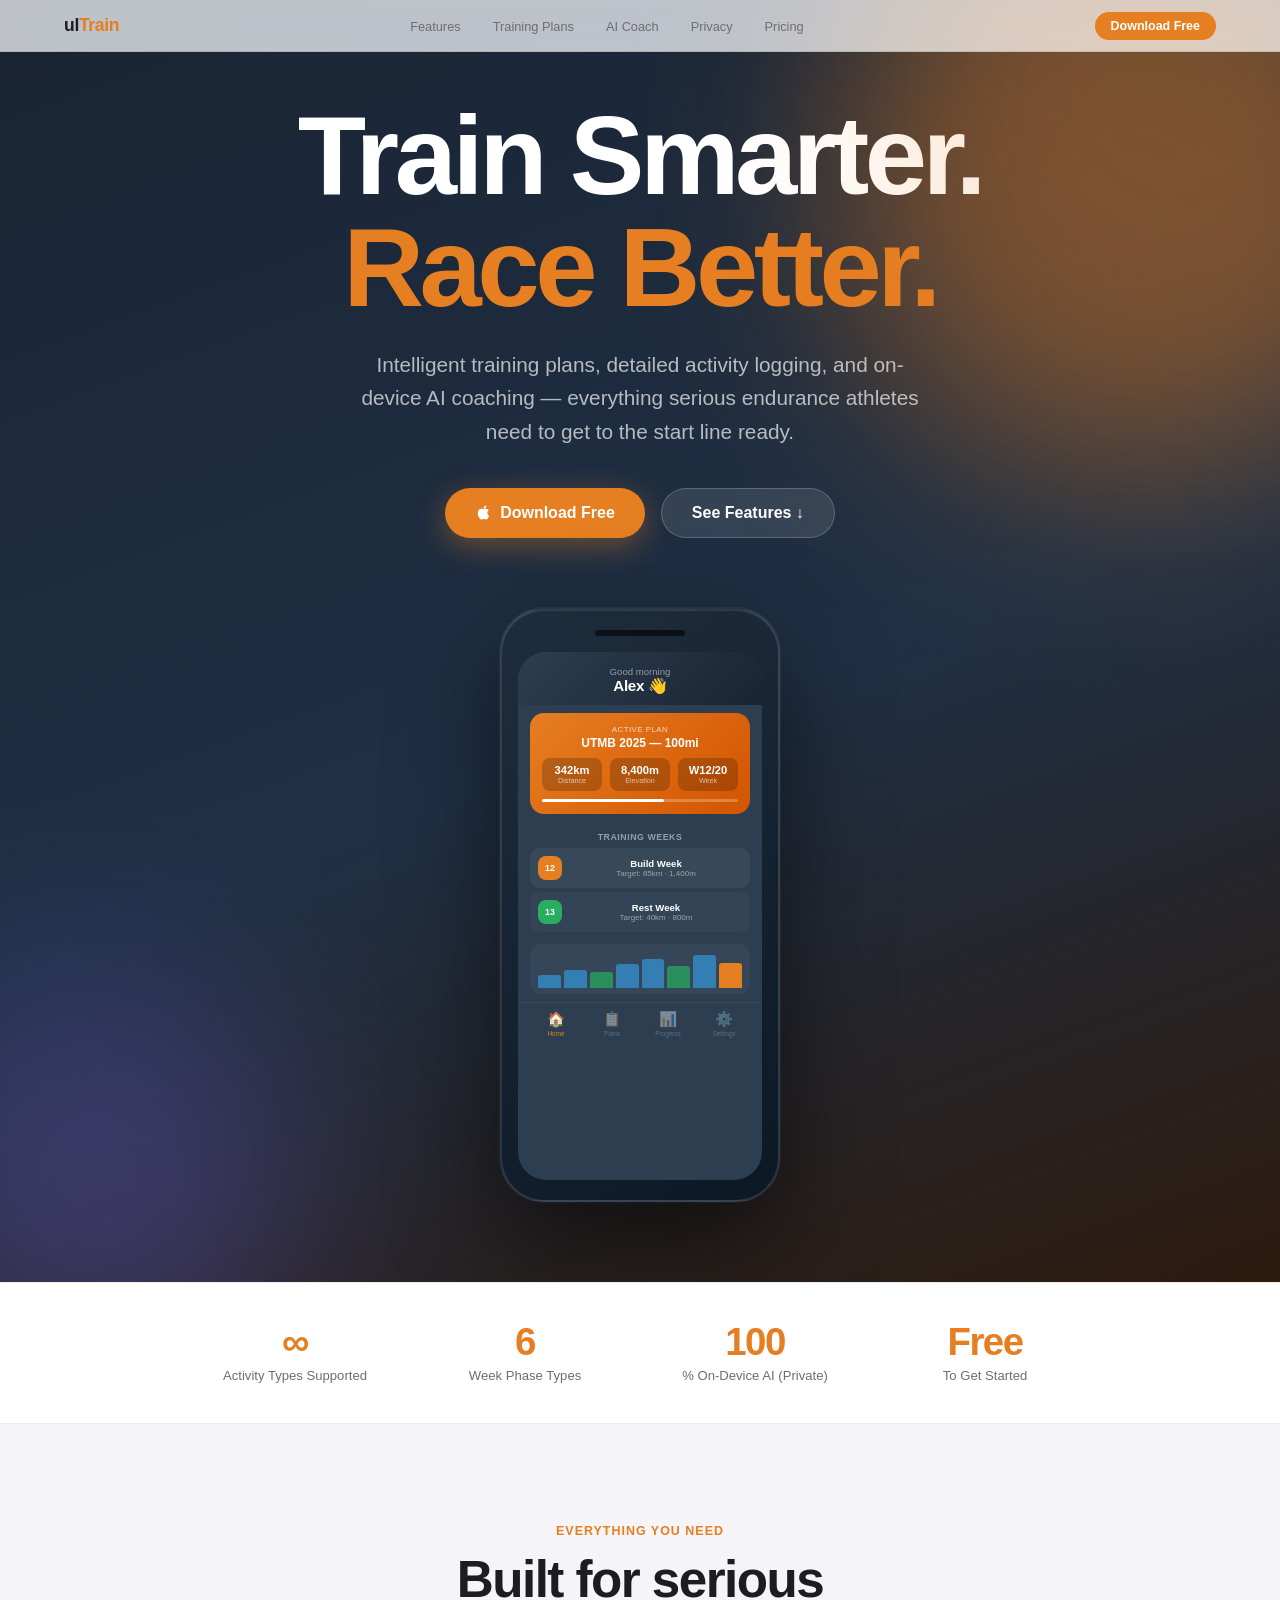
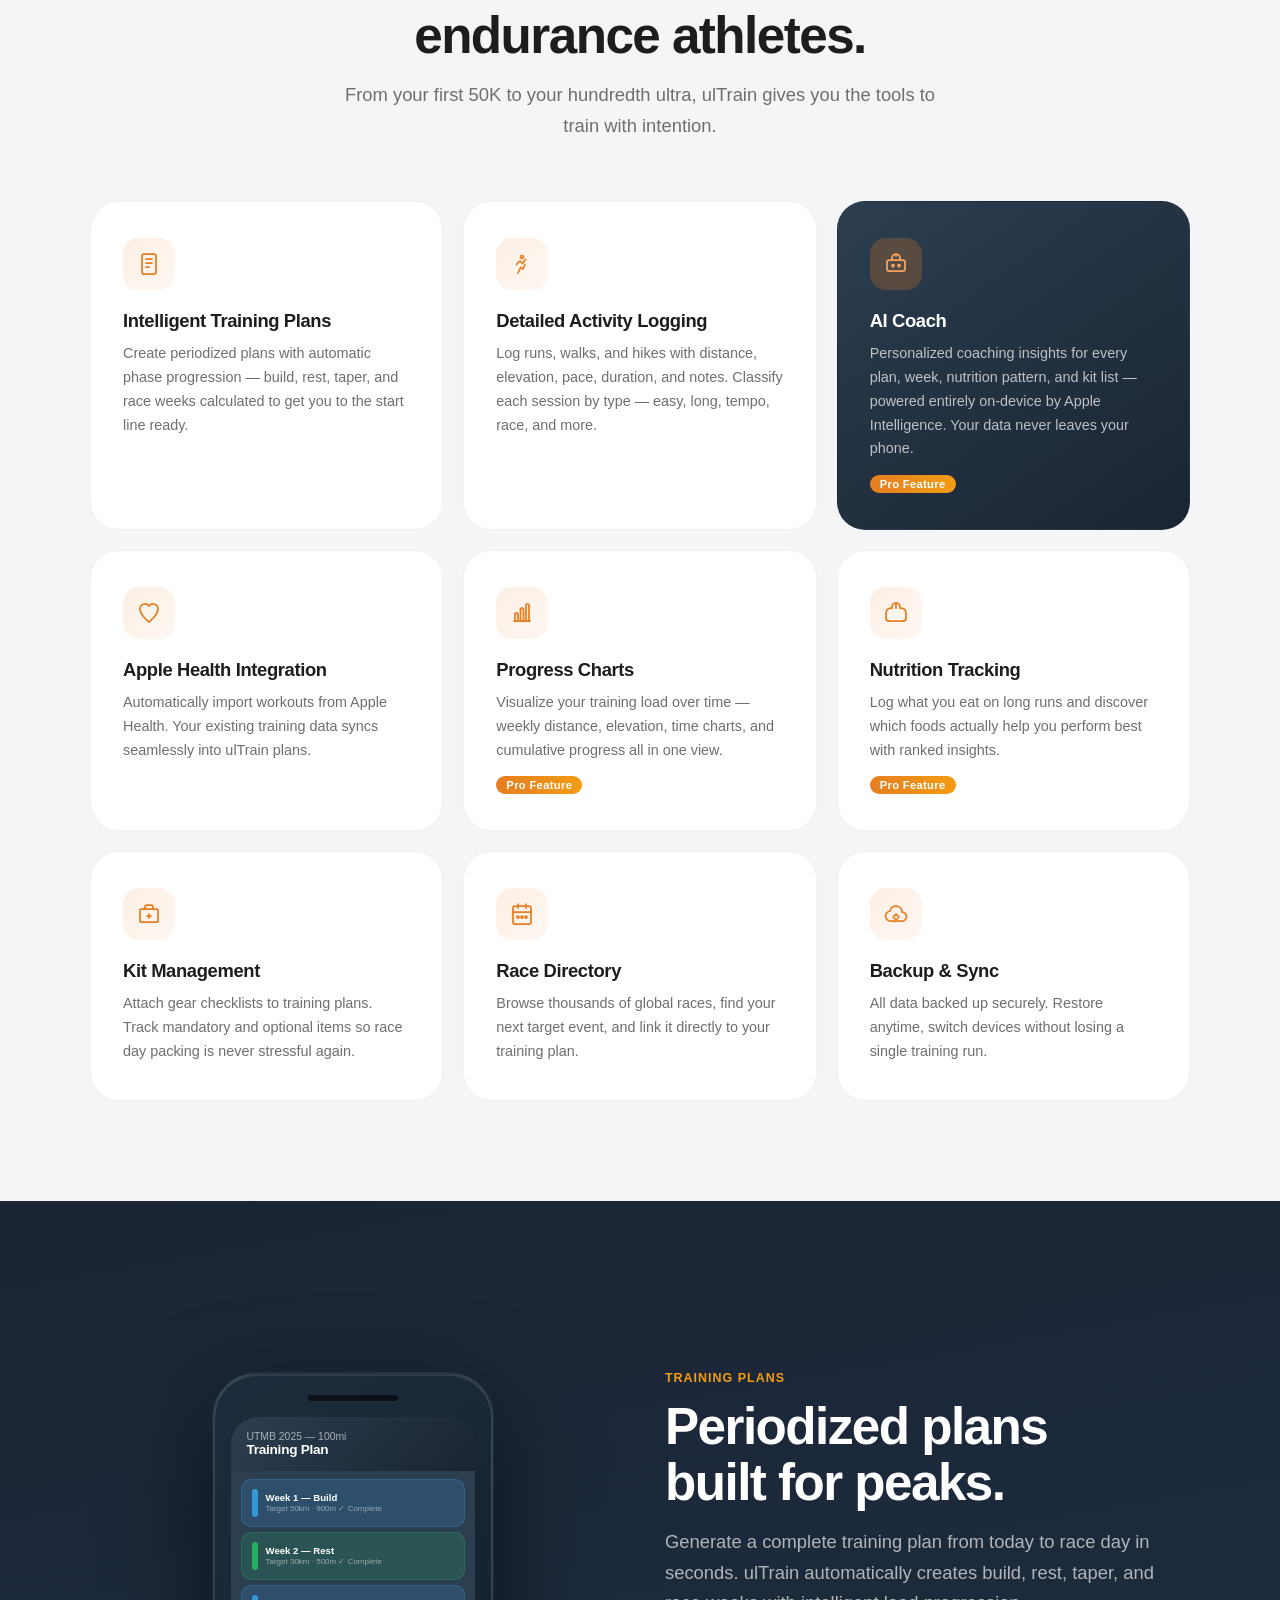
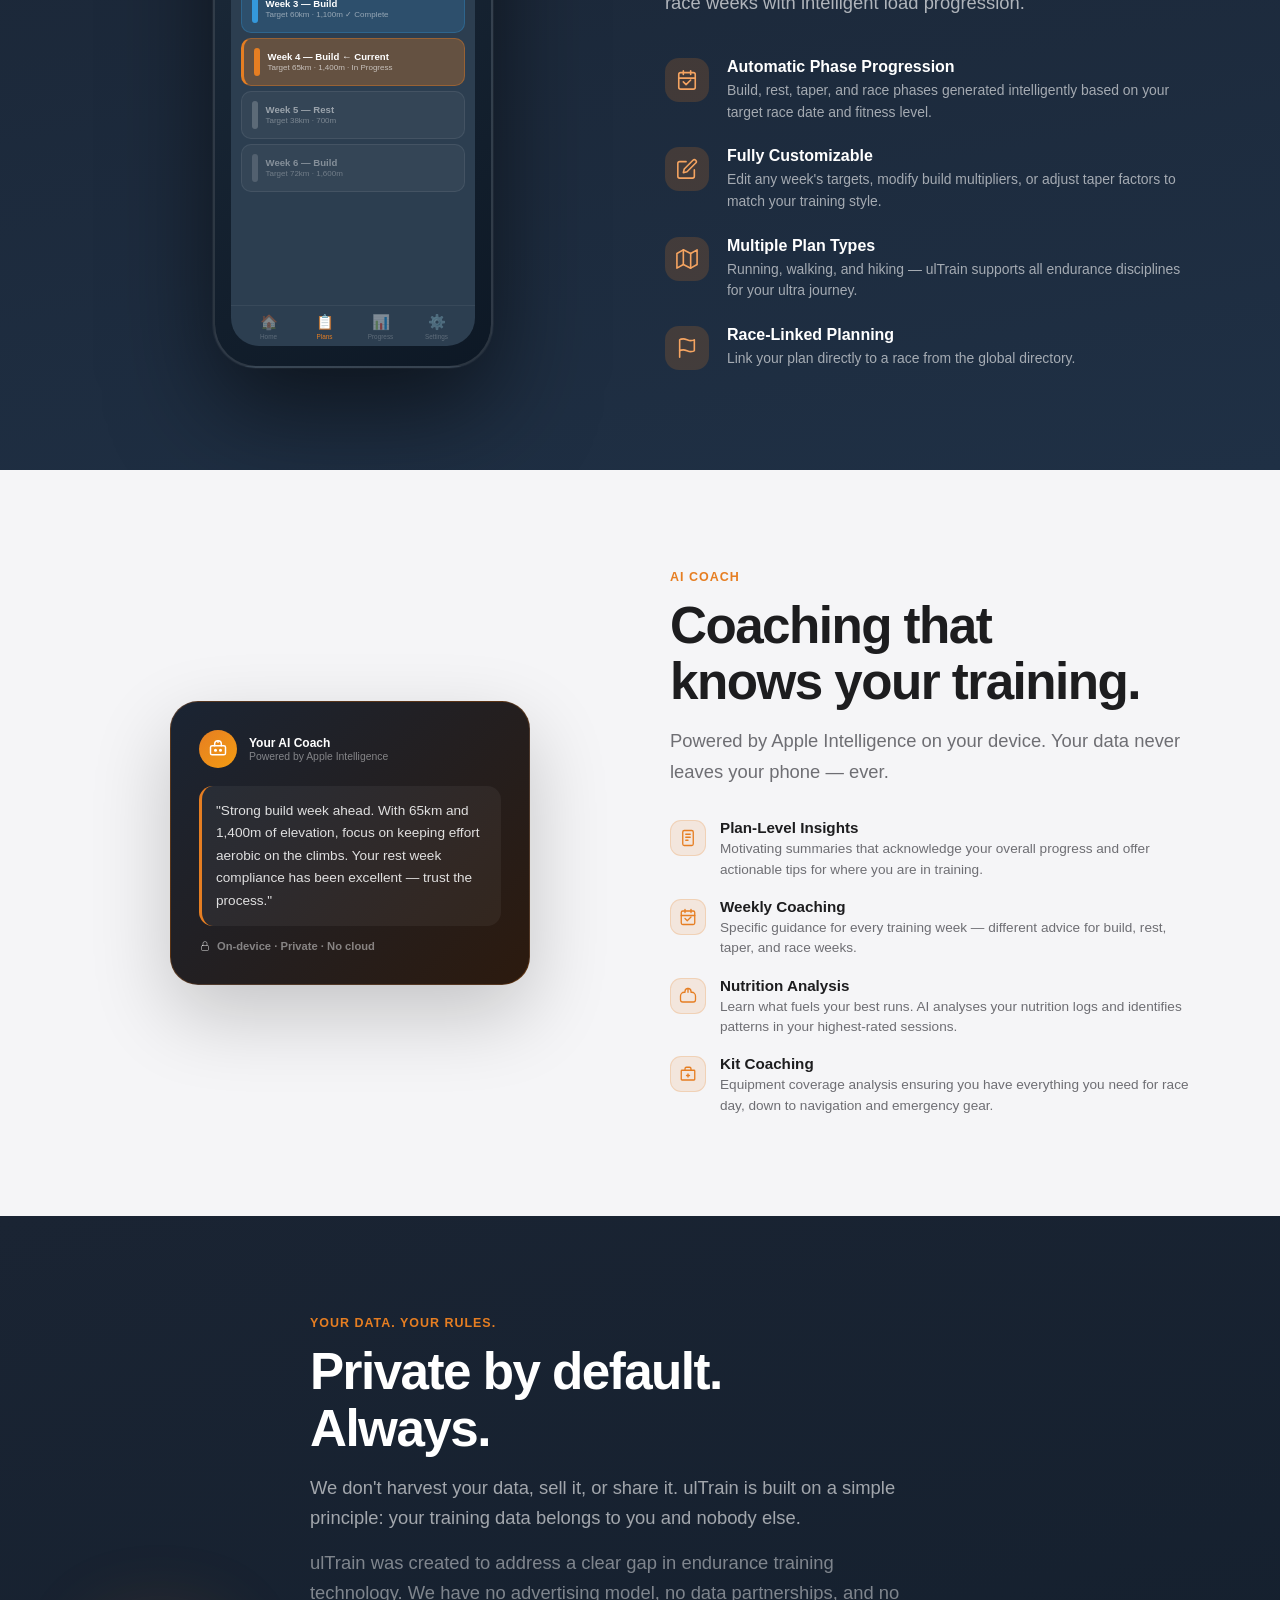
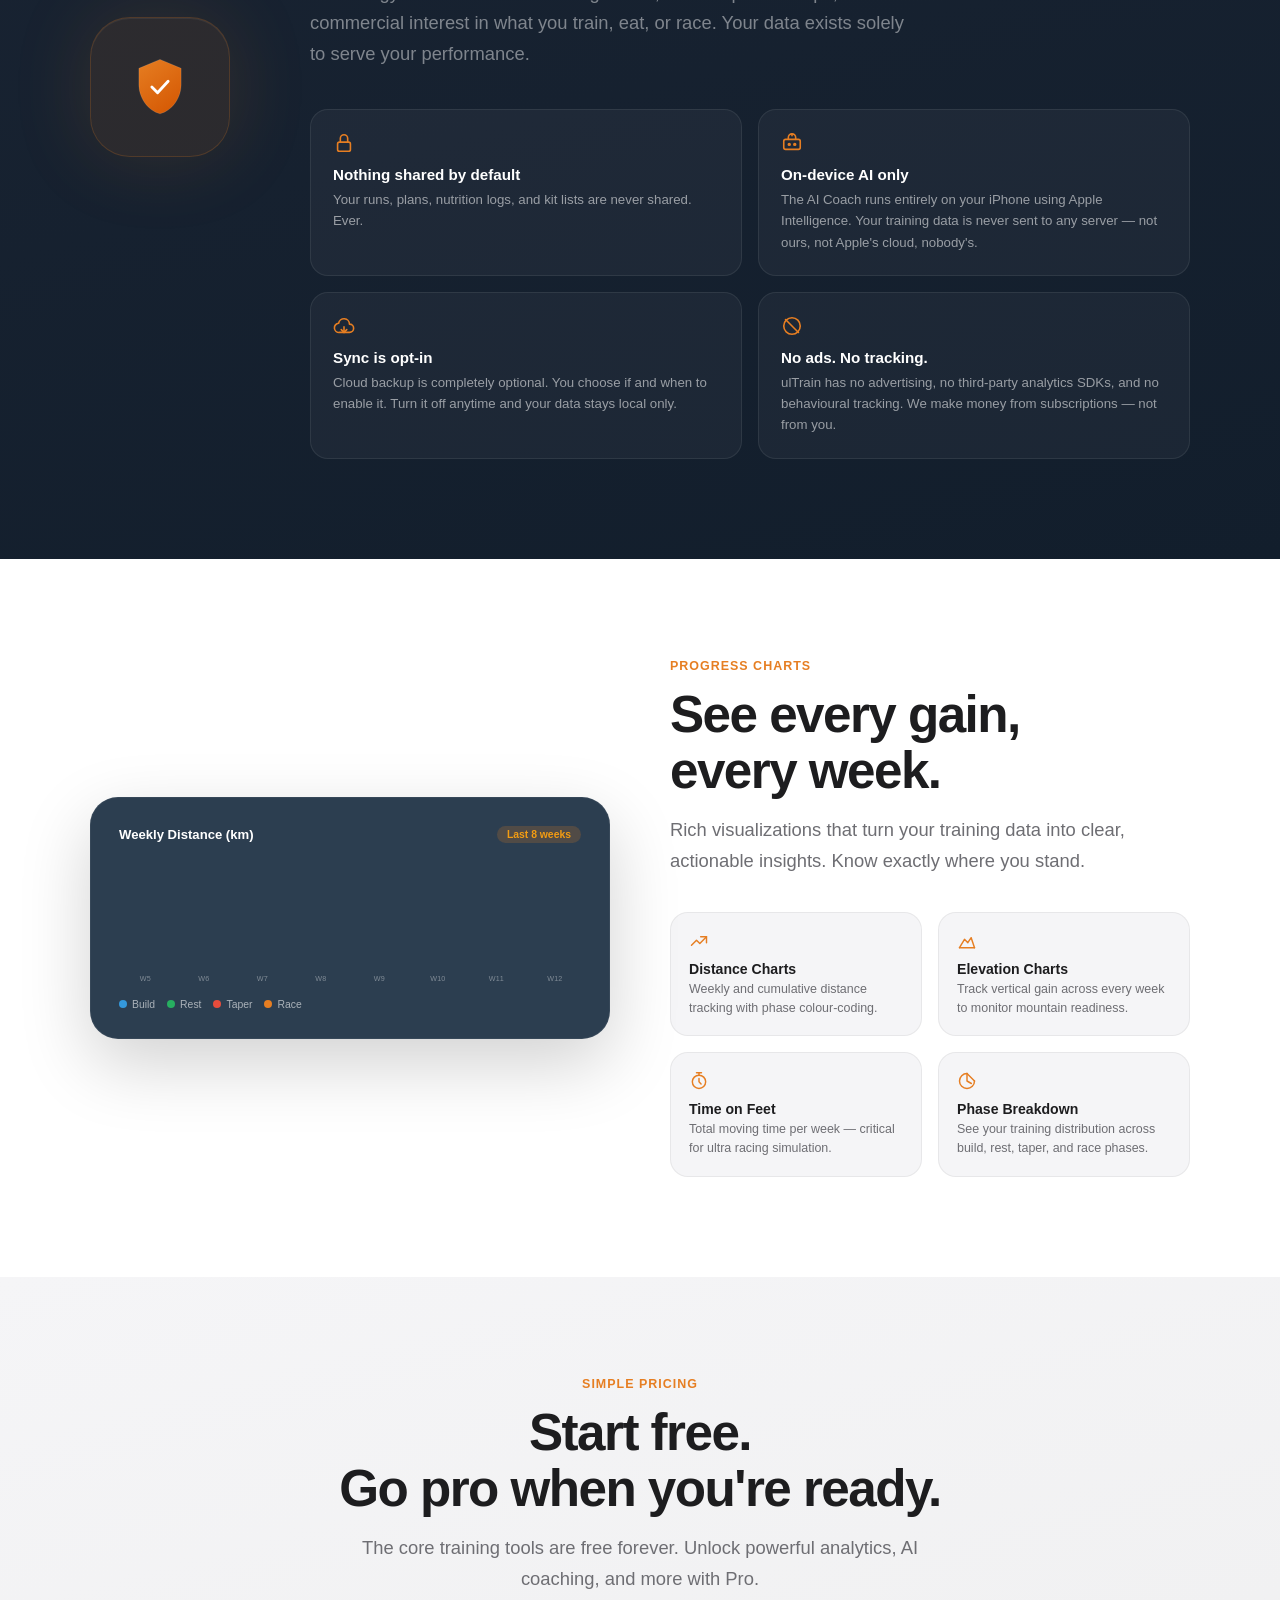
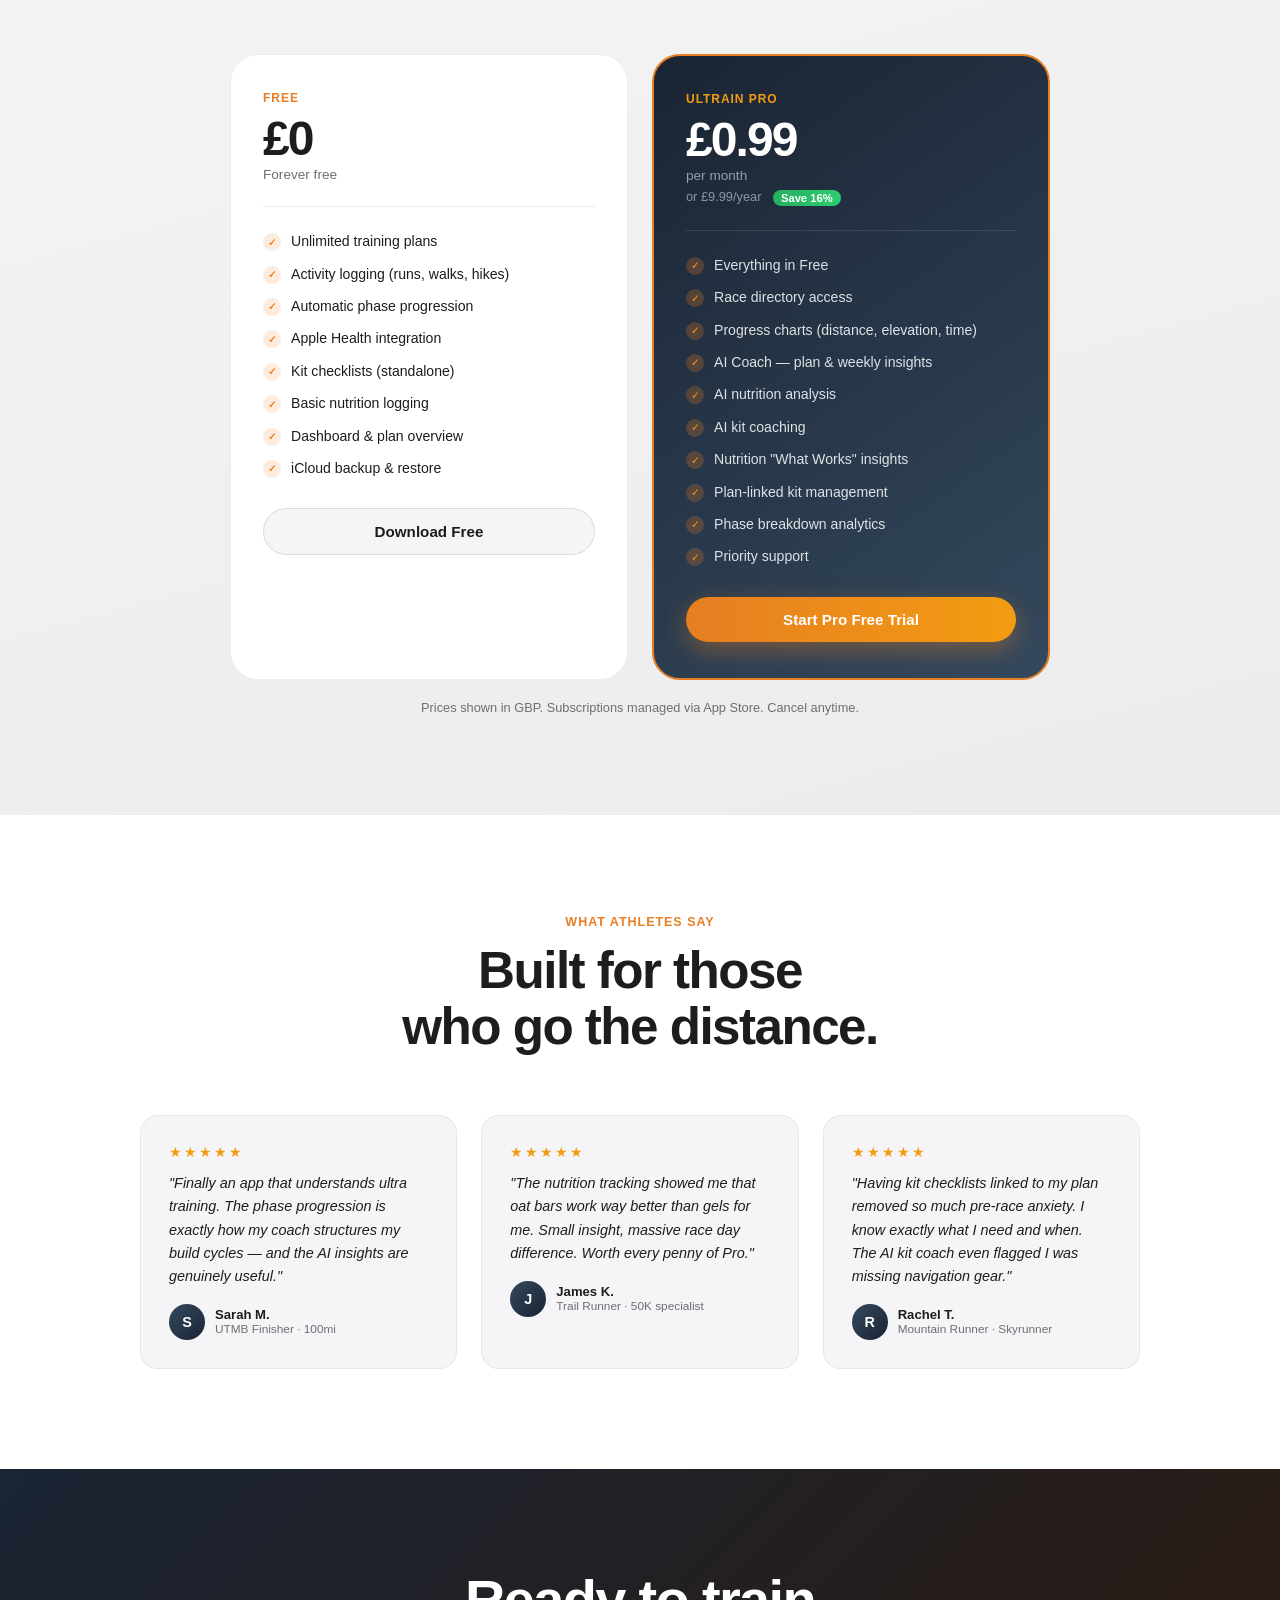
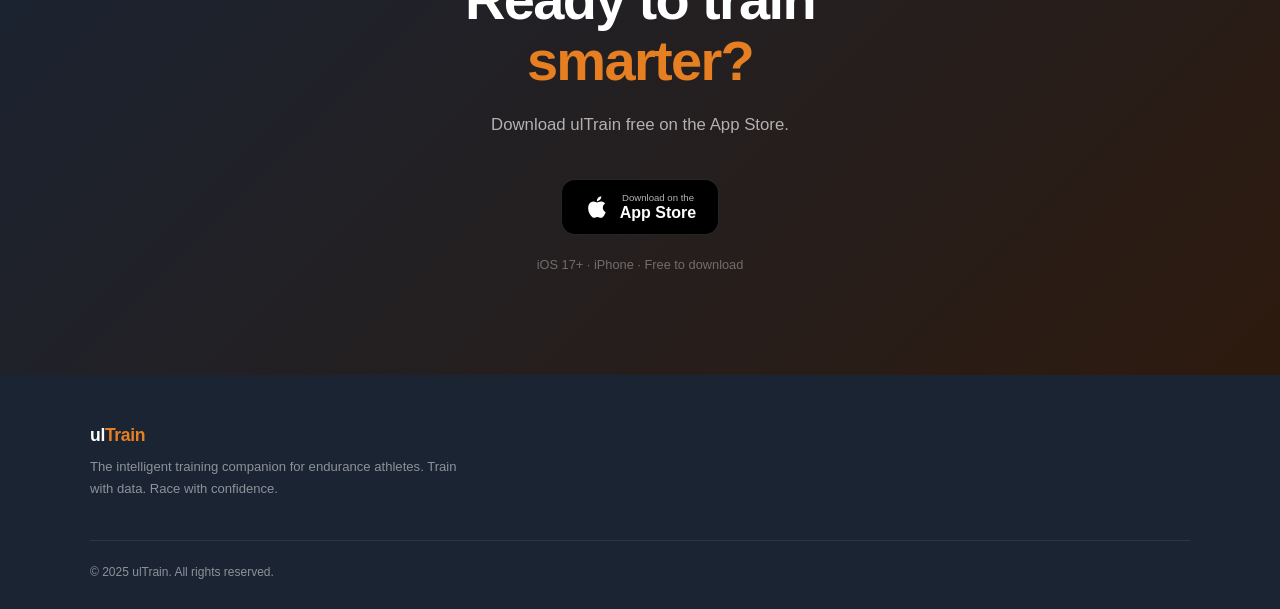
==== commit 51d89c52: "Update index.html" ====
--- a/index.html
+++ b/index.html
@@ -1246,7 +1246,7 @@
   <p>Download ulTrain free on the App Store.</p>
   <div class="hero-actions">
     <a href="#" class="appstore-badge">
-      <div class="asb-icon"><svg viewBox="0 0 814 1000" xmlns="http://www.w3.org/2000/svg"><path d="M788.1 340.9c-5.8 4.5-108.2 62.2-108.2 190.5 0 148.4 130.3 200.9 134.2 202.2-.6 3.2-20.7 71.9-68.7 141.9-42.8 61.6-87.5 123.1-155.5 123.1s-85.5-39.5-164-39.5c-76 0-103.7 40.8-165.9 40.8s-105-37.5-155.5-103.4C197.1 795 96 650.4 96 512.7 96 324.9 221.4 224.2 344.3 224.2c62 0 113.4 41.5 152.5 41.5 37.3 0 96.3-44 166.6-44 26.7 0 108.2 2.6 164.1 83.2zm-103.5-200.8c31.3-37.5 53.9-89.7 53.9-141.9 0-7.1-.6-14.3-1.9-20.1-50.6 1.9-110.8 33.7-147.1 75.8-28.5 32.4-55.1 84.7-55.1 139.5 0 7.8 1.3 15.6 1.9 18.1 3.2.6 8.4 1.3 13.6 1.3 45.4 0 102.5-30.4 134.7-72.7z"/></svg></div>
+      <div class="asb-icon"><svg viewBox="0 0 24 24" xmlns="http://www.w3.org/2000/svg"><path d="M18.71 19.5c-.83 1.24-1.71 2.45-3.05 2.47-1.34.03-1.77-.79-3.29-.79-1.53 0-2 .77-3.27.82-1.31.05-2.3-1.32-3.14-2.53C4.25 17 2.94 12.45 4.7 9.39c.87-1.52 2.43-2.48 4.12-2.51 1.28-.02 2.5.87 3.29.87.78 0 2.26-1.07 3.8-.91.65.03 2.47.26 3.64 1.98-.09.06-2.17 1.28-2.15 3.81.03 3.02 2.65 4.03 2.68 4.04-.03.07-.42 1.44-1.37 2.83M13 3.5c.73-.83 1.94-1.46 2.94-1.5.13 1.17-.34 2.35-1.04 3.19-.69.85-1.83 1.51-2.95 1.42-.15-1.15.41-2.35 1.05-3.11z"/></svg></div>
       <div>
         <span class="asb-text-top">Download on the</span>
         <span class="asb-text-main">App Store</span>
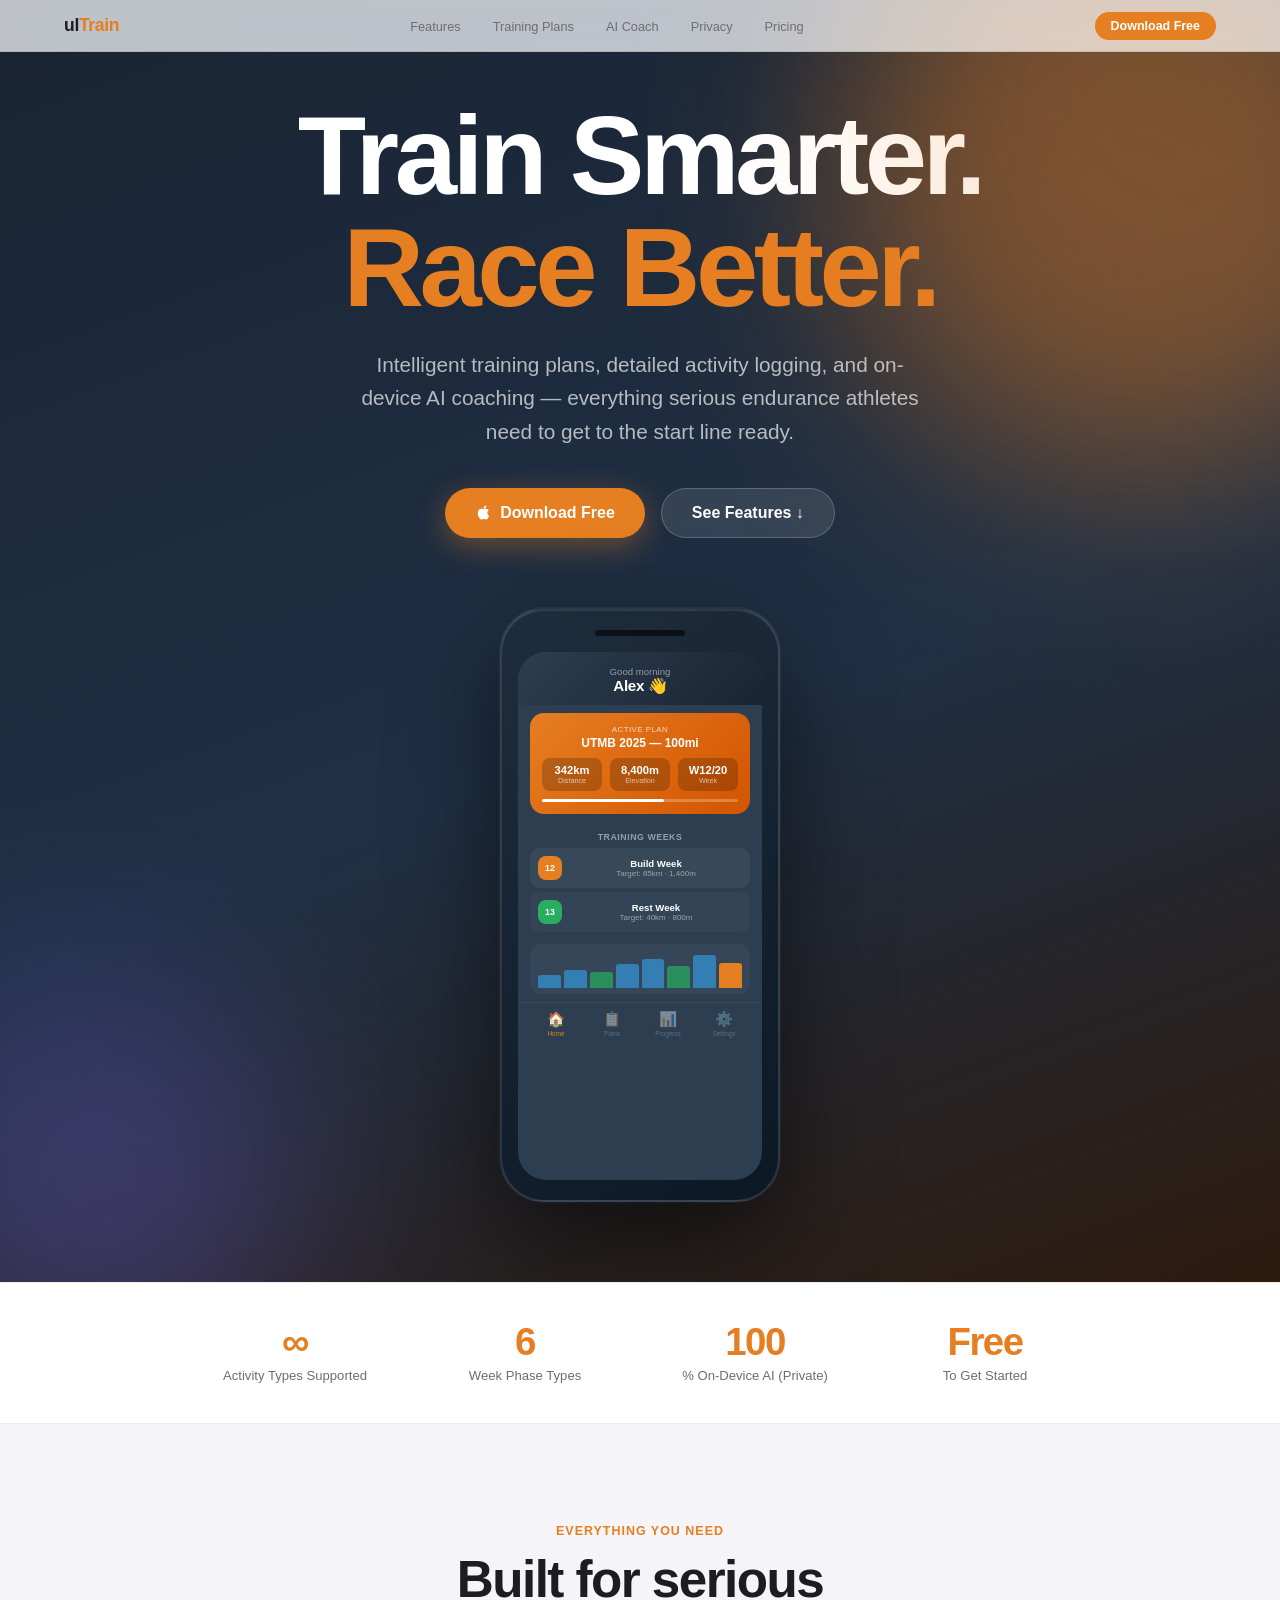
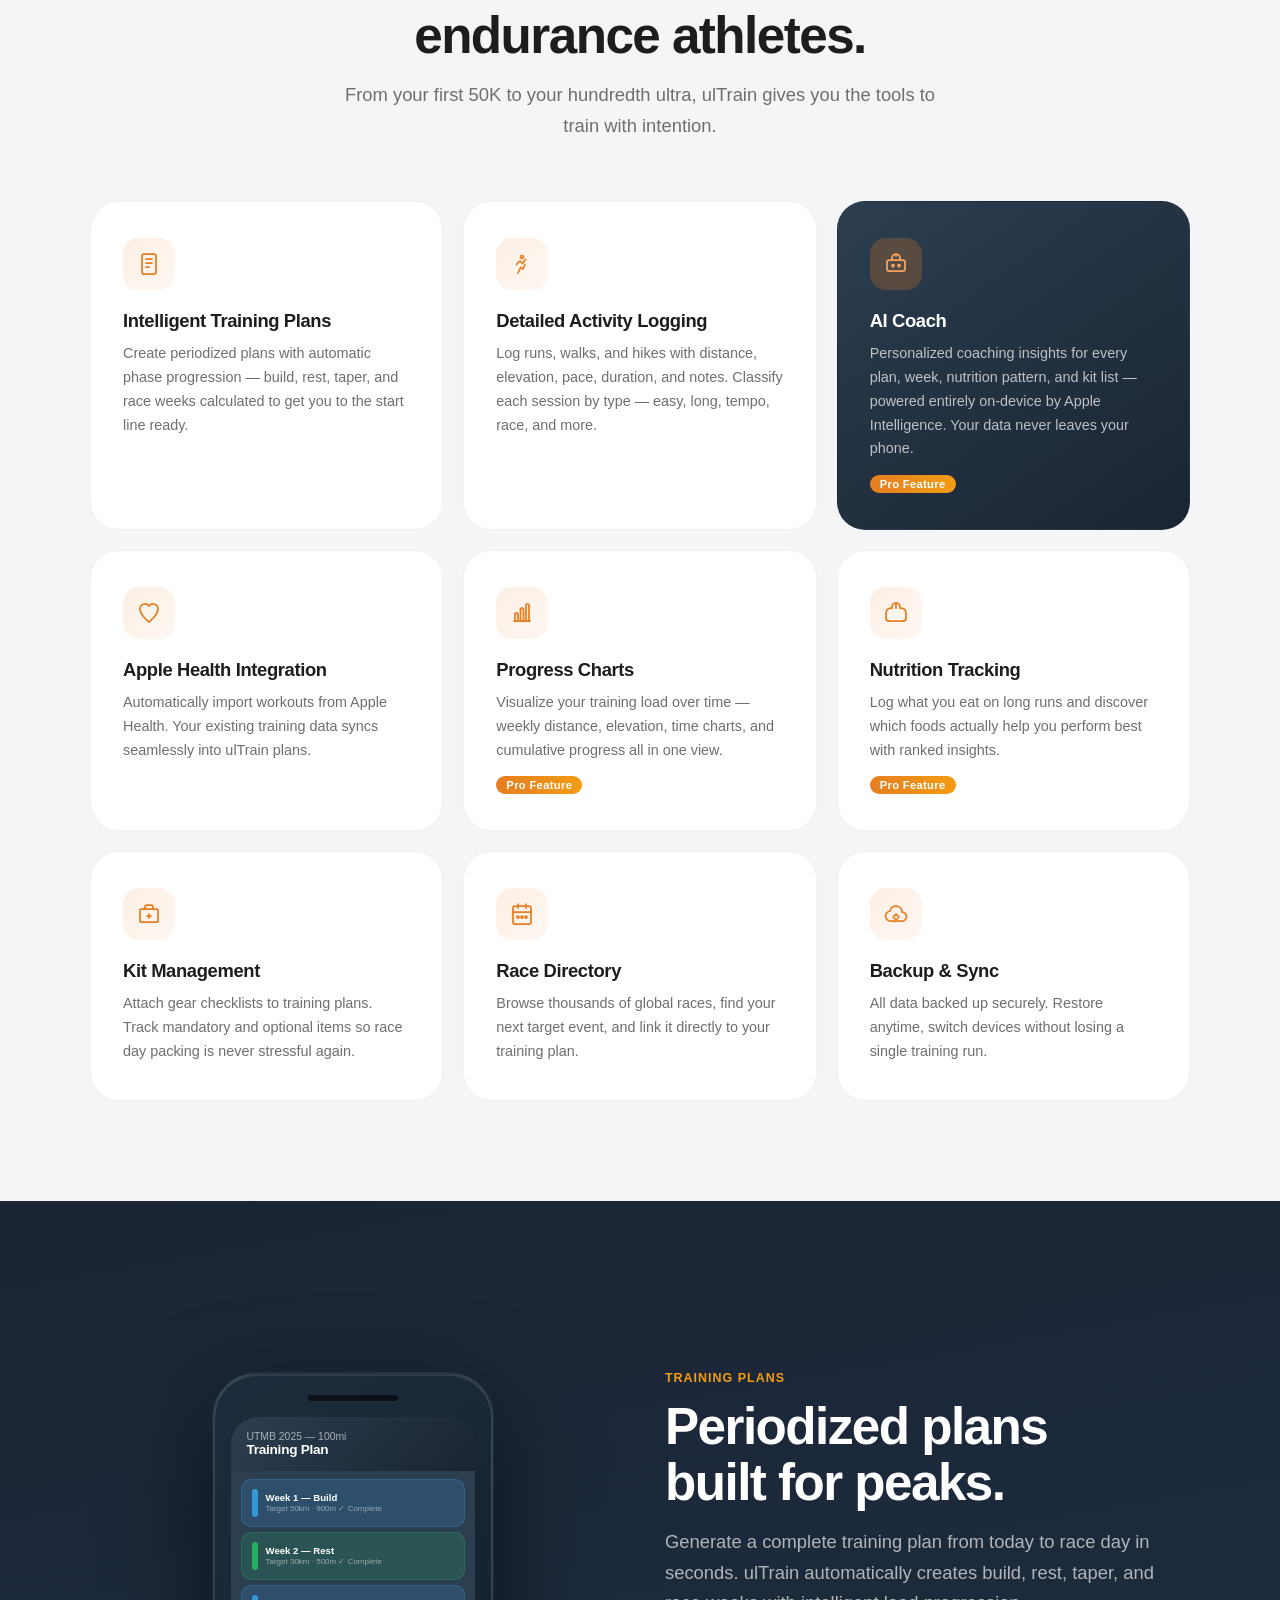
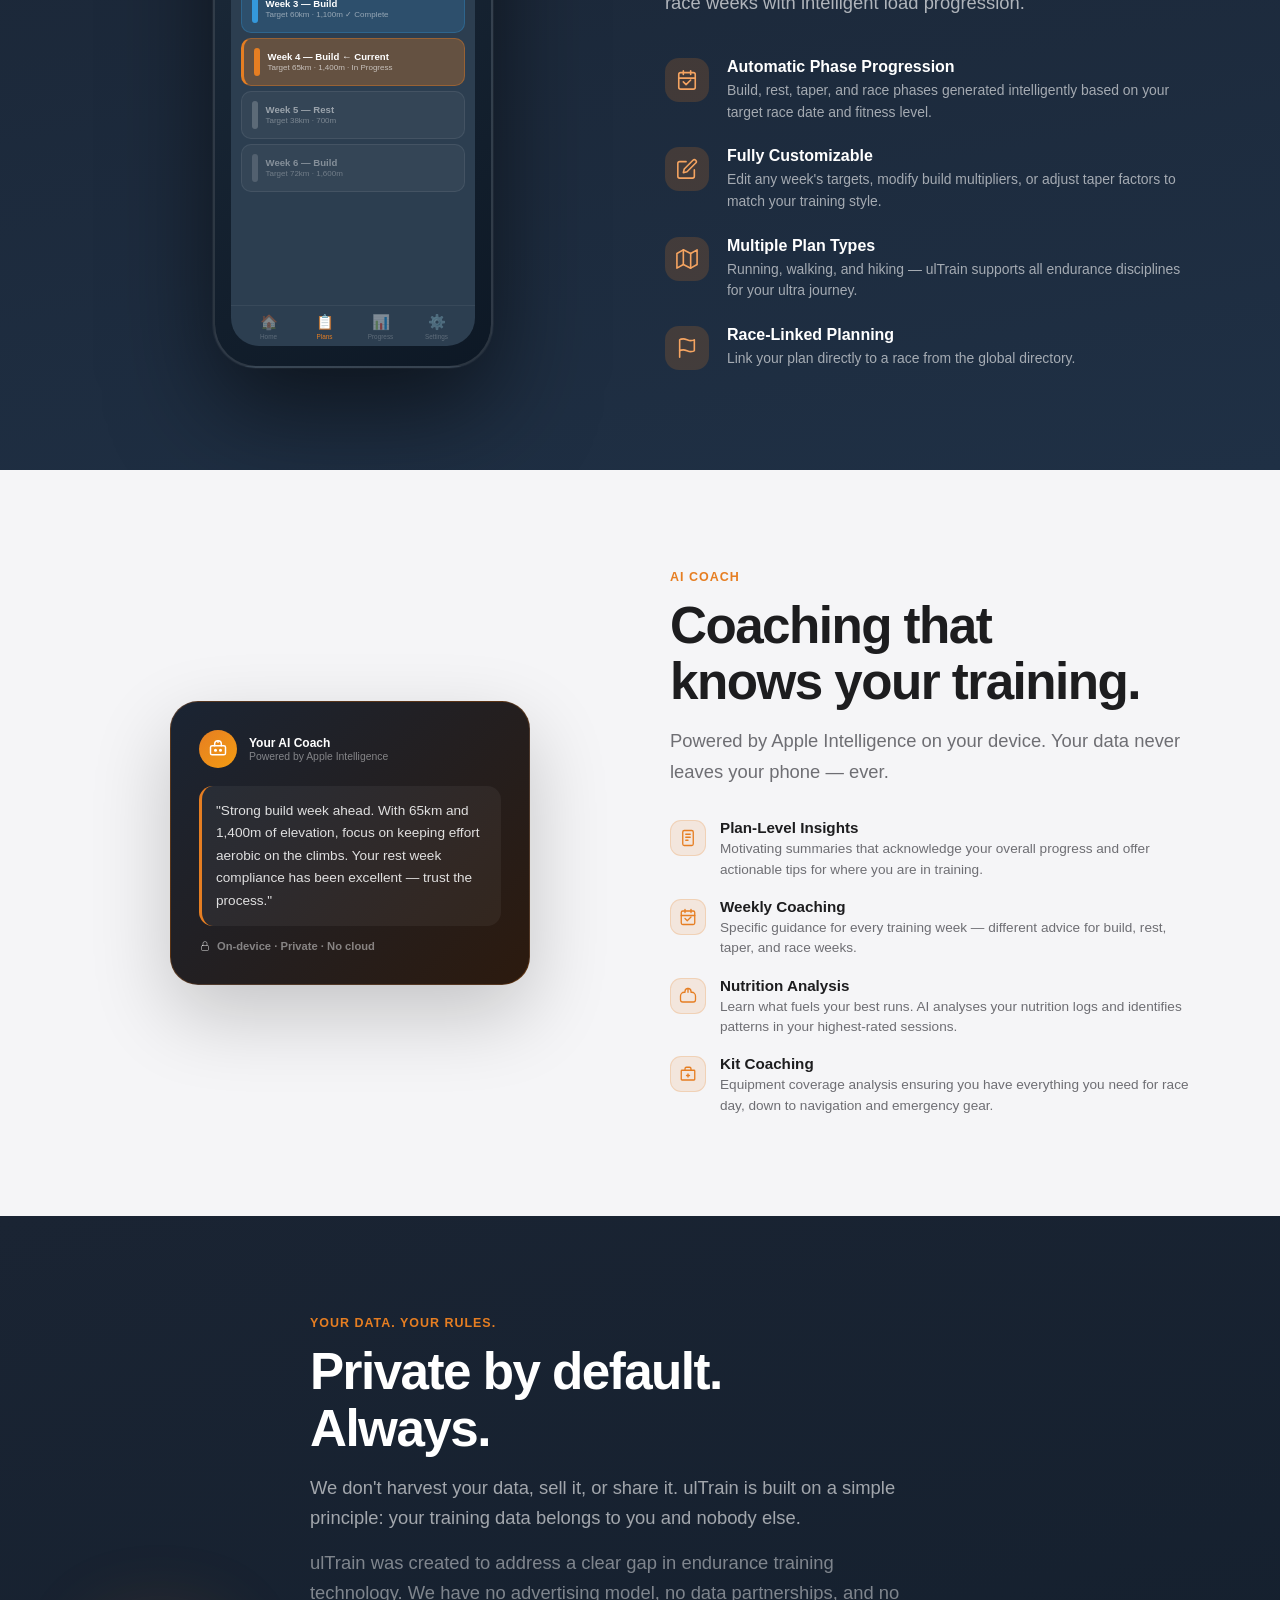
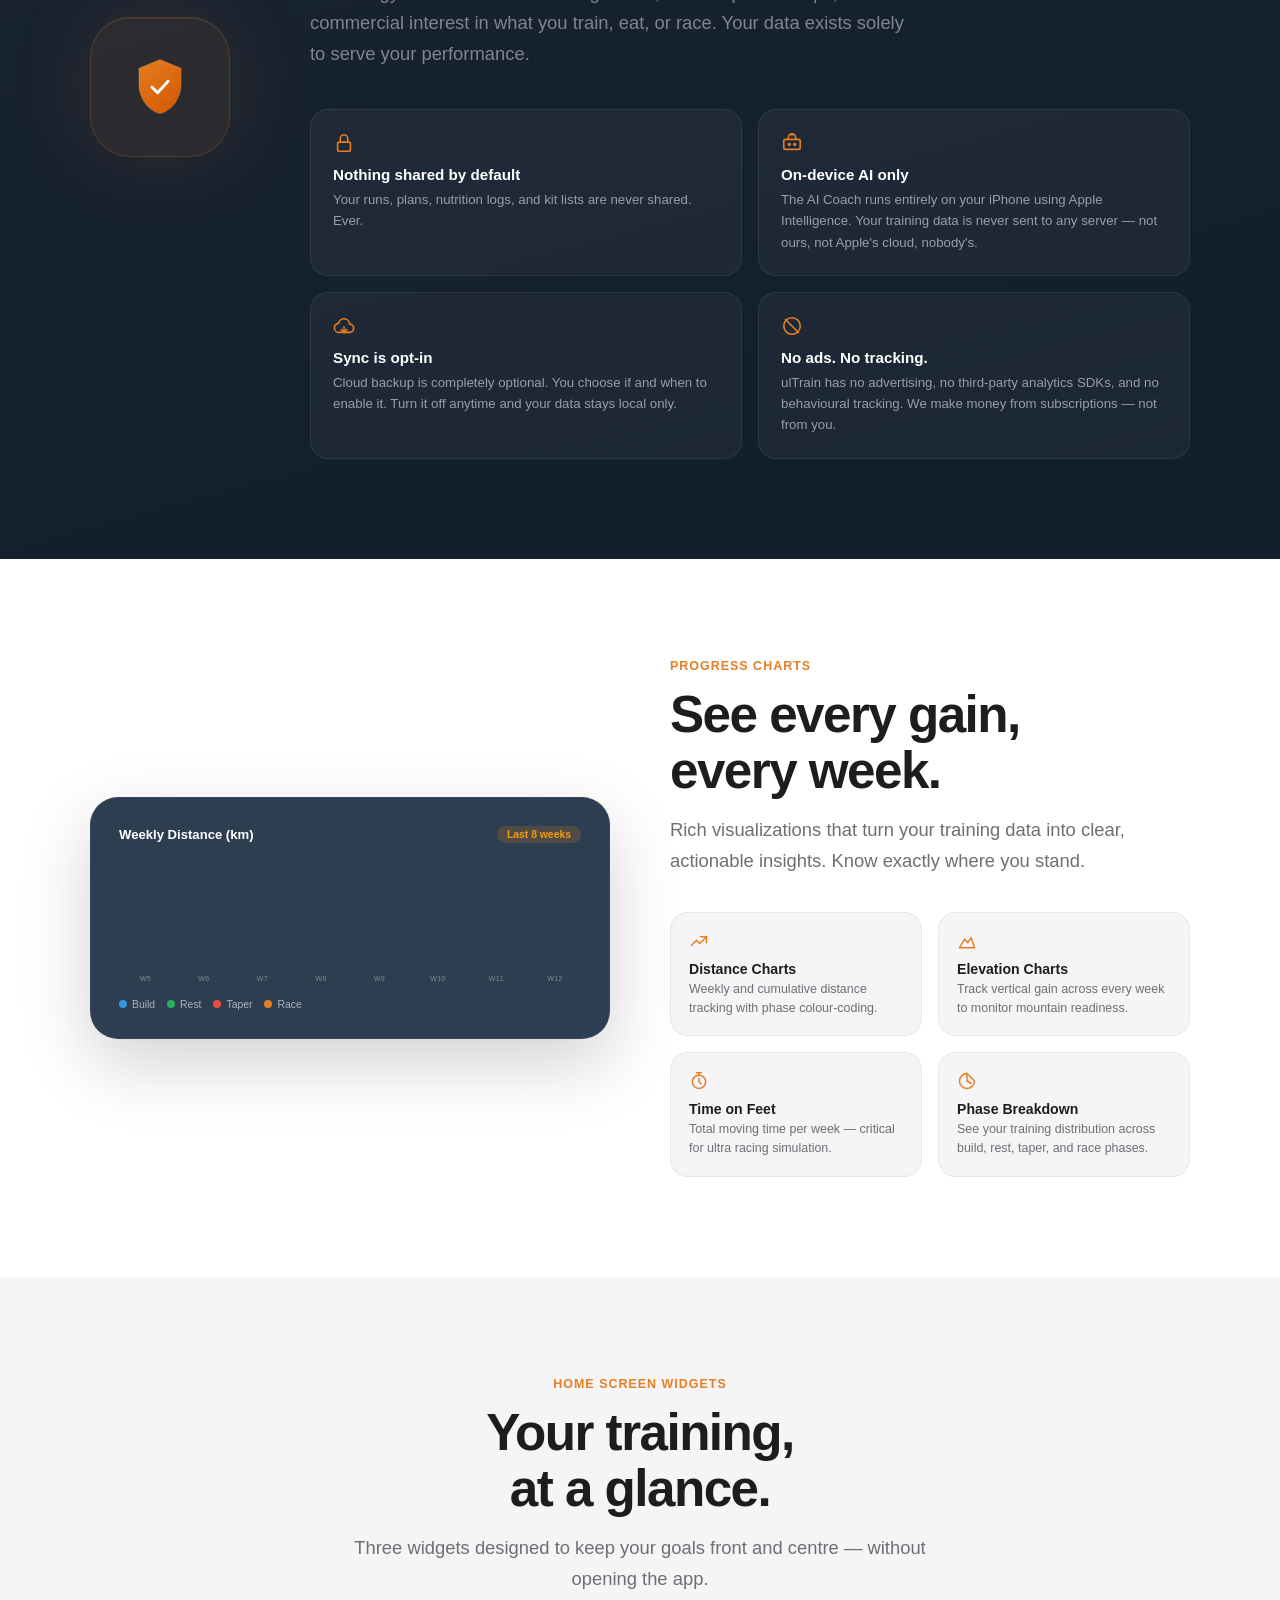
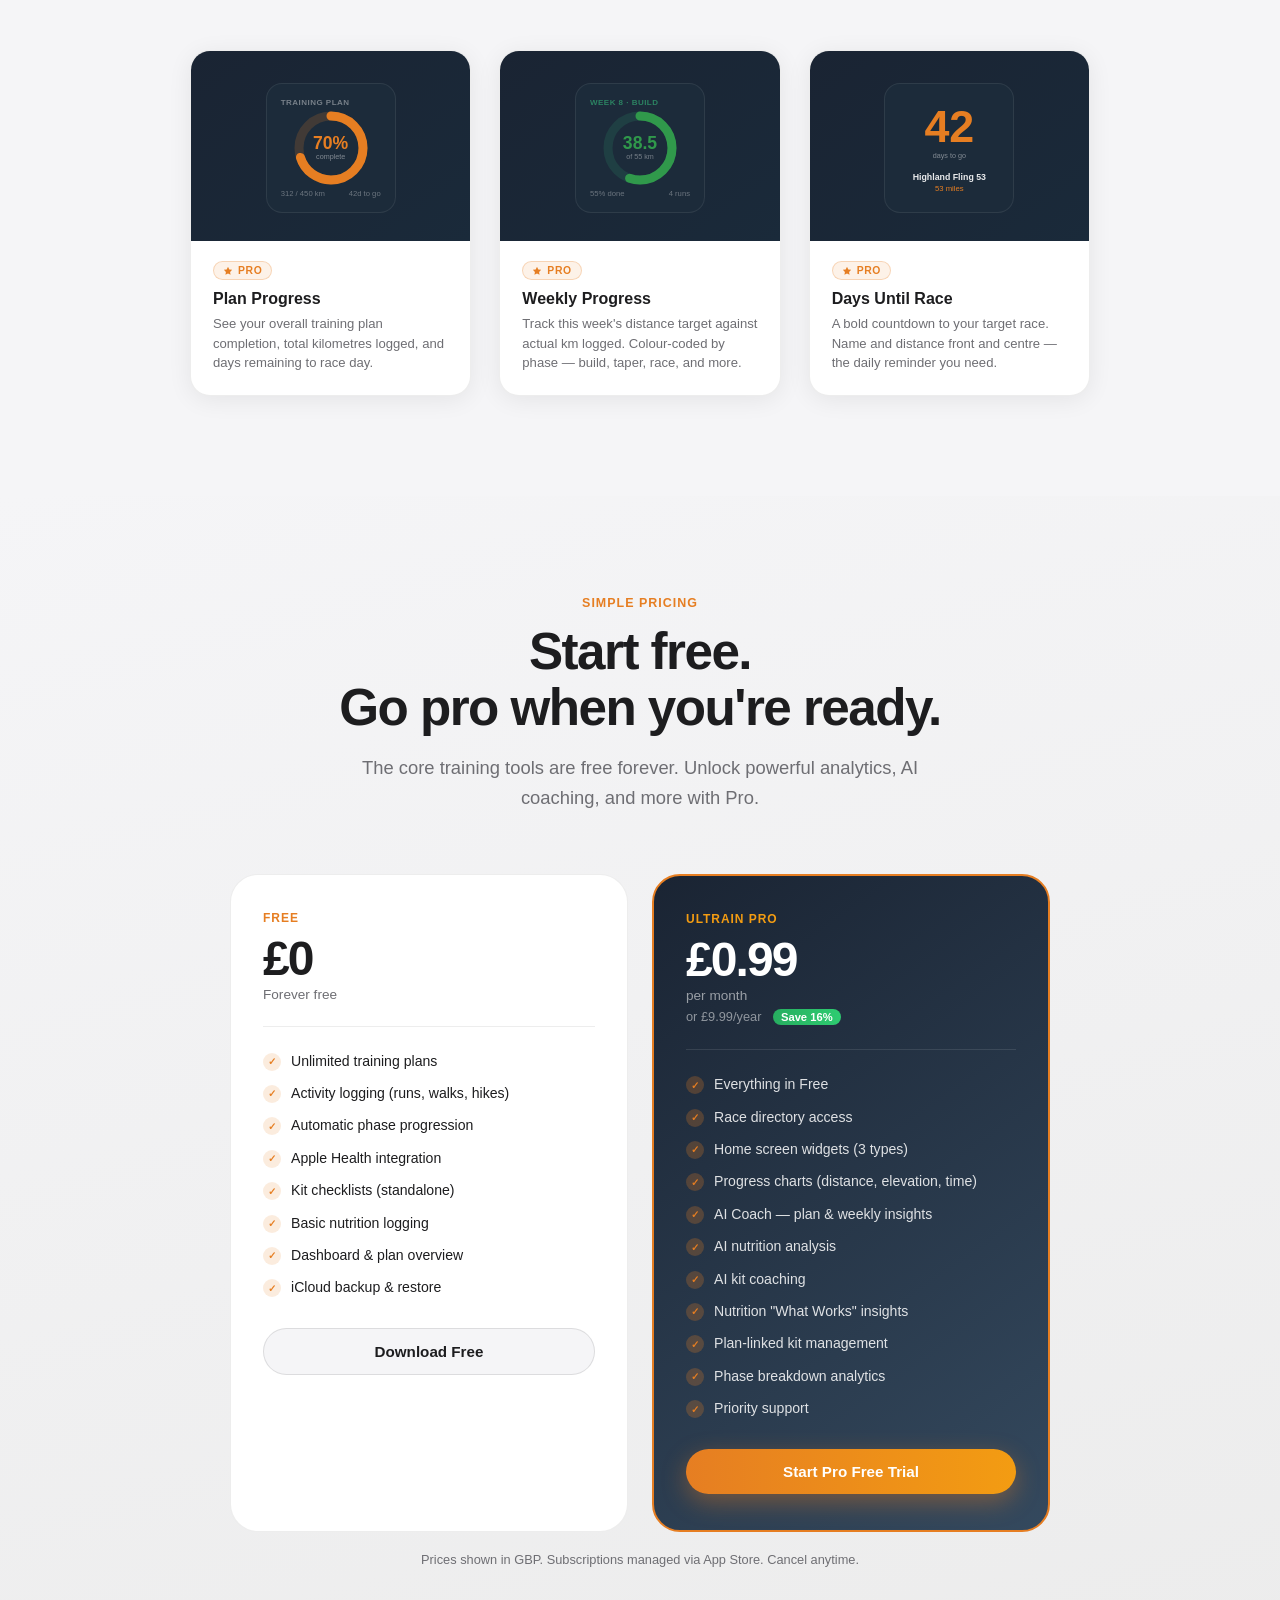
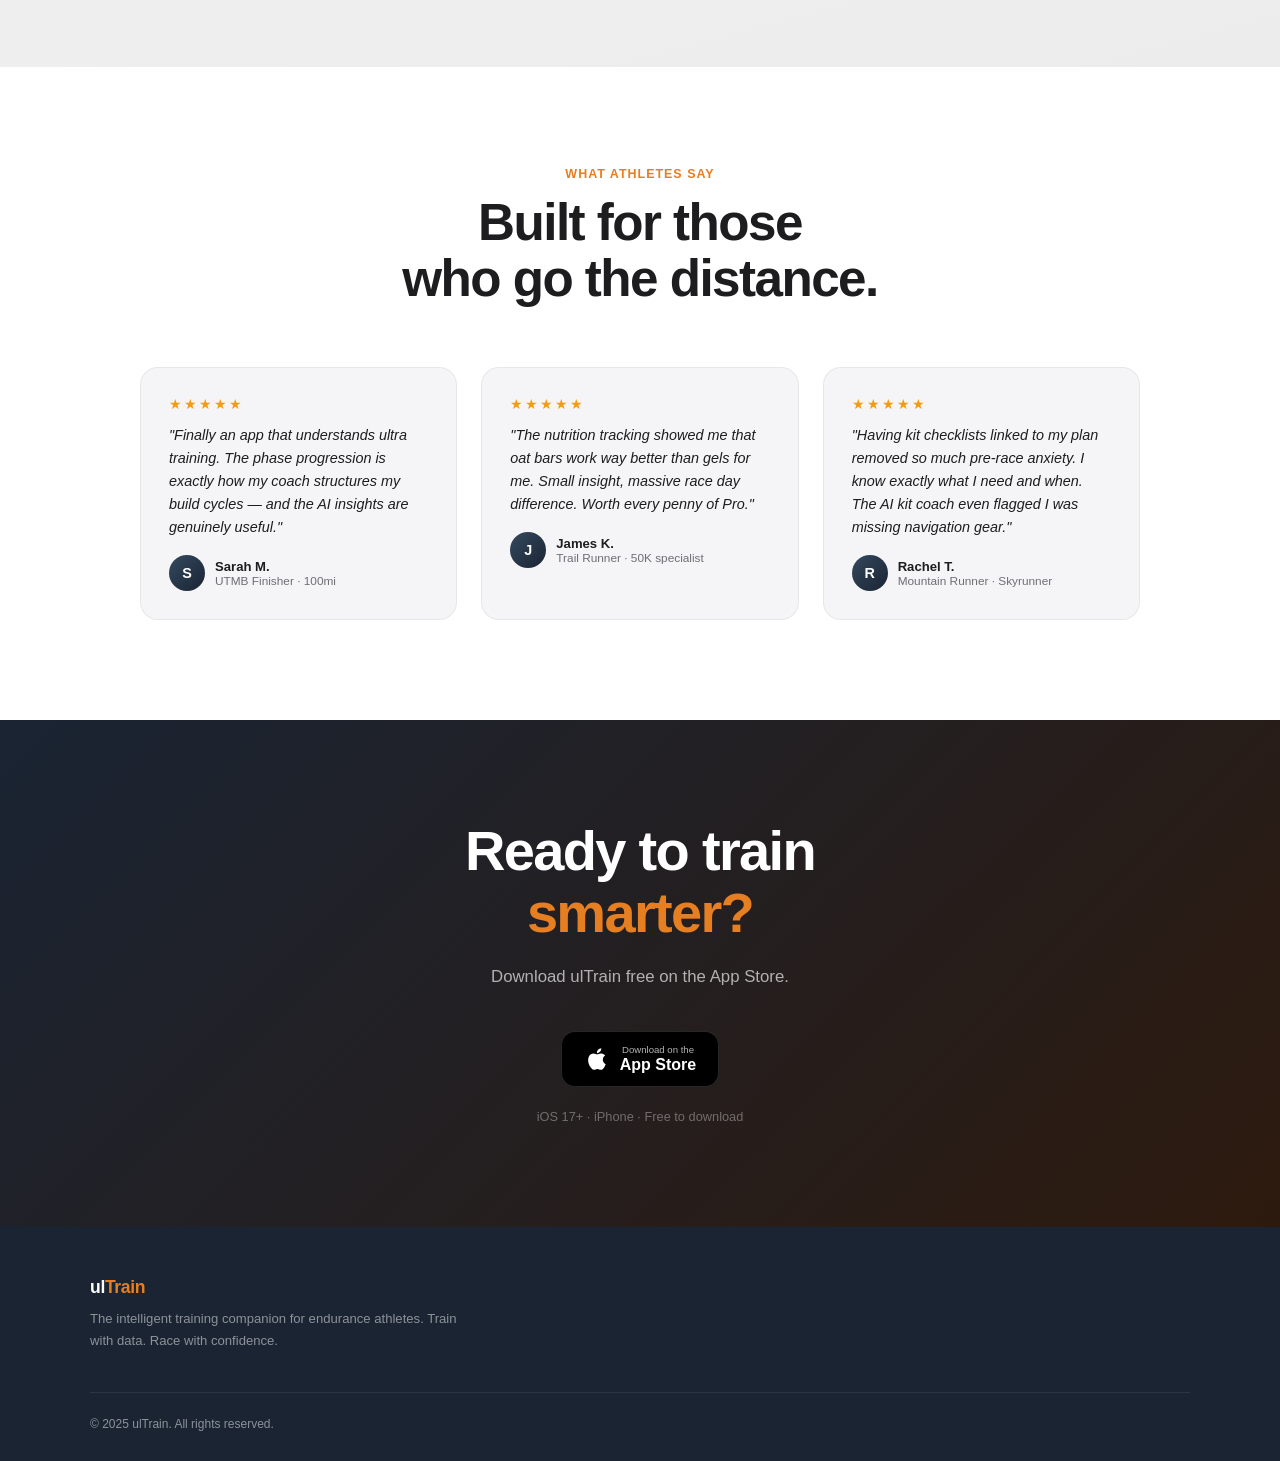
==== commit b385060b: "Update index.html" ====
--- a/index.html
+++ b/index.html
@@ -441,6 +441,59 @@
     .pf-mini-icon svg { width: 20px; height: 20px; stroke: var(--orange); fill: none; stroke-width: 1.75; stroke-linecap: round; stroke-linejoin: round; }
     .pf-mini h4 { font-size: 0.88rem; font-weight: 700; color: var(--text-dark); }
     .pf-mini p { font-size: 0.78rem; color: var(--text-gray); margin-top: 3px; line-height: 1.5; }
+
+    /* ─── Widgets ──────────────────────────────────────── */
+    .widgets-section { padding: 100px 5%; background: var(--off-white); }
+    .widgets-grid {
+      display: grid; grid-template-columns: repeat(3, 1fr); gap: 28px;
+      max-width: 900px; margin: 56px auto 0;
+    }
+    .widget-card {
+      background: white; border-radius: 20px;
+      border: 1px solid rgba(0,0,0,0.07);
+      box-shadow: 0 4px 24px rgba(0,0,0,0.07);
+      overflow: hidden; transition: transform 0.25s, box-shadow 0.25s;
+    }
+    .widget-card:hover { transform: translateY(-5px); box-shadow: 0 16px 48px rgba(0,0,0,0.12); }
+    .widget-mockup {
+      background: linear-gradient(145deg, var(--navy), #1a2a3a);
+      padding: 28px 24px 24px;
+      display: flex; justify-content: center; align-items: center;
+      min-height: 190px;
+    }
+    .wm-inner {
+      background: #1c2b3a; border-radius: 16px;
+      border: 1px solid rgba(255,255,255,0.08);
+      padding: 14px; width: 130px; height: 130px;
+      display: flex; flex-direction: column; justify-content: space-between;
+    }
+    .wm-ring-wrap { display: flex; justify-content: center; align-items: center; flex: 1; }
+    .wm-ring { position: relative; width: 80px; height: 80px; }
+    .wm-ring svg { width: 80px; height: 80px; transform: rotate(-90deg); }
+    .wm-ring-text { position: absolute; inset: 0; display: flex; flex-direction: column; align-items: center; justify-content: center; }
+    .wm-ring-text span { font-size: 1.1rem; font-weight: 700; color: var(--orange); line-height: 1; }
+    .wm-ring-text small { font-size: 0.45rem; color: rgba(255,255,255,0.45); }
+    .wm-label { font-size: 0.5rem; font-weight: 600; color: rgba(255,255,255,0.4); text-transform: uppercase; letter-spacing: 0.06em; }
+    .wm-footer { display: flex; justify-content: space-between; }
+    .wm-footer span { font-size: 0.48rem; color: rgba(255,255,255,0.35); }
+    .wm-countdown { display: flex; flex-direction: column; align-items: center; justify-content: center; flex: 1; gap: 2px; }
+    .wm-days { font-size: 2.8rem; font-weight: 900; color: var(--orange); line-height: 1; }
+    .wm-days-label { font-size: 0.45rem; font-weight: 500; color: rgba(255,255,255,0.45); }
+    .wm-race-name { font-size: 0.55rem; font-weight: 700; color: rgba(255,255,255,0.9); text-align: center; }
+    .wm-race-dist { font-size: 0.48rem; color: var(--orange); text-align: center; }
+    .widget-info { padding: 20px 22px 22px; }
+    .widget-info h3 { font-size: 1rem; font-weight: 700; color: var(--text-dark); margin-bottom: 6px; }
+    .widget-info p { font-size: 0.82rem; color: var(--text-gray); line-height: 1.5; margin: 0; }
+    .widget-pro-badge {
+      display: inline-flex; align-items: center; gap: 5px;
+      background: rgba(230,126,34,0.1); border: 1px solid rgba(230,126,34,0.25);
+      color: var(--orange); font-size: 0.65rem; font-weight: 700;
+      padding: 3px 9px; border-radius: 20px; margin-bottom: 10px;
+      text-transform: uppercase; letter-spacing: 0.06em;
+    }
+    @media(max-width:768px) {
+      .widgets-grid { grid-template-columns: 1fr; max-width: 340px; }
+    }
 
     /* ─── Pricing ──────────────────────────────────────── */
     .pricing-section {
@@ -1142,6 +1195,86 @@
   </div>
 </section>
 
+<!-- ───────── WIDGETS ───────── -->
+<section class="widgets-section" id="widgets">
+  <div class="center">
+    <div class="section-eyebrow">Home Screen Widgets</div>
+    <h2 class="section-title">Your training,<br>at a glance.</h2>
+    <p class="section-sub">Three widgets designed to keep your goals front and centre — without opening the app.</p>
+  </div>
+  <div class="widgets-grid">
+
+    <!-- Plan Progress -->
+    <div class="widget-card">
+      <div class="widget-mockup">
+        <div class="wm-inner">
+          <div class="wm-label">Training Plan</div>
+          <div class="wm-ring-wrap">
+            <div class="wm-ring">
+              <svg viewBox="0 0 80 80">
+                <circle cx="40" cy="40" r="32" fill="none" stroke="rgba(230,126,34,0.18)" stroke-width="9"/>
+                <circle cx="40" cy="40" r="32" fill="none" stroke="#E67E22" stroke-width="9" stroke-linecap="round" stroke-dasharray="201" stroke-dashoffset="60"/>
+              </svg>
+              <div class="wm-ring-text"><span>70%</span><small>complete</small></div>
+            </div>
+          </div>
+          <div class="wm-footer"><span>312 / 450 km</span><span>42d to go</span></div>
+        </div>
+      </div>
+      <div class="widget-info">
+        <div class="widget-pro-badge"><svg viewBox="0 0 24 24" style="width:10px;height:10px;fill:currentColor"><path d="M12 2l3.09 6.26L22 9.27l-5 4.87 1.18 6.88L12 17.77l-6.18 3.25L7 14.14 2 9.27l6.91-1.01L12 2z"/></svg> Pro</div>
+        <h3>Plan Progress</h3>
+        <p>See your overall training plan completion, total kilometres logged, and days remaining to race day.</p>
+      </div>
+    </div>
+
+    <!-- Weekly Progress -->
+    <div class="widget-card">
+      <div class="widget-mockup">
+        <div class="wm-inner">
+          <div class="wm-label" style="color:rgba(48,153,107,0.8);">Week 8 · Build</div>
+          <div class="wm-ring-wrap">
+            <div class="wm-ring">
+              <svg viewBox="0 0 80 80">
+                <circle cx="40" cy="40" r="32" fill="none" stroke="rgba(48,153,107,0.18)" stroke-width="9"/>
+                <circle cx="40" cy="40" r="32" fill="none" stroke="#30994b" stroke-width="9" stroke-linecap="round" stroke-dasharray="201" stroke-dashoffset="90"/>
+              </svg>
+              <div class="wm-ring-text"><span style="color:#30994b;">38.5</span><small style="color:rgba(255,255,255,0.4);">of 55 km</small></div>
+            </div>
+          </div>
+          <div class="wm-footer"><span>55% done</span><span>4 runs</span></div>
+        </div>
+      </div>
+      <div class="widget-info">
+        <div class="widget-pro-badge"><svg viewBox="0 0 24 24" style="width:10px;height:10px;fill:currentColor"><path d="M12 2l3.09 6.26L22 9.27l-5 4.87 1.18 6.88L12 17.77l-6.18 3.25L7 14.14 2 9.27l6.91-1.01L12 2z"/></svg> Pro</div>
+        <h3>Weekly Progress</h3>
+        <p>Track this week's distance target against actual km logged. Colour-coded by phase — build, taper, race, and more.</p>
+      </div>
+    </div>
+
+    <!-- Days Until Race -->
+    <div class="widget-card">
+      <div class="widget-mockup">
+        <div class="wm-inner" style="align-items:center;">
+          <div class="wm-countdown">
+            <div class="wm-days">42</div>
+            <div class="wm-days-label">days to go</div>
+            <div style="height:8px;"></div>
+            <div class="wm-race-name">Highland Fling 53</div>
+            <div class="wm-race-dist">53 miles</div>
+          </div>
+        </div>
+      </div>
+      <div class="widget-info">
+        <div class="widget-pro-badge"><svg viewBox="0 0 24 24" style="width:10px;height:10px;fill:currentColor"><path d="M12 2l3.09 6.26L22 9.27l-5 4.87 1.18 6.88L12 17.77l-6.18 3.25L7 14.14 2 9.27l6.91-1.01L12 2z"/></svg> Pro</div>
+        <h3>Days Until Race</h3>
+        <p>A bold countdown to your target race. Name and distance front and centre — the daily reminder you need.</p>
+      </div>
+    </div>
+
+  </div>
+</section>
+
 <!-- ───────── PRICING ───────── -->
 <section class="pricing-section" id="pricing">
   <div class="center">
@@ -1180,6 +1313,7 @@
       <div class="pricing-features">
         <div class="pf-row"><div class="pf-check">✓</div><span>Everything in Free</span></div>
         <div class="pf-row"><div class="pf-check">✓</div><span>Race directory access</span></div>
+        <div class="pf-row"><div class="pf-check">✓</div><span>Home screen widgets (3 types)</span></div>
         <div class="pf-row"><div class="pf-check">✓</div><span>Progress charts (distance, elevation, time)</span></div>
         <div class="pf-row"><div class="pf-check">✓</div><span>AI Coach — plan & weekly insights</span></div>
         <div class="pf-row"><div class="pf-check">✓</div><span>AI nutrition analysis</span></div>
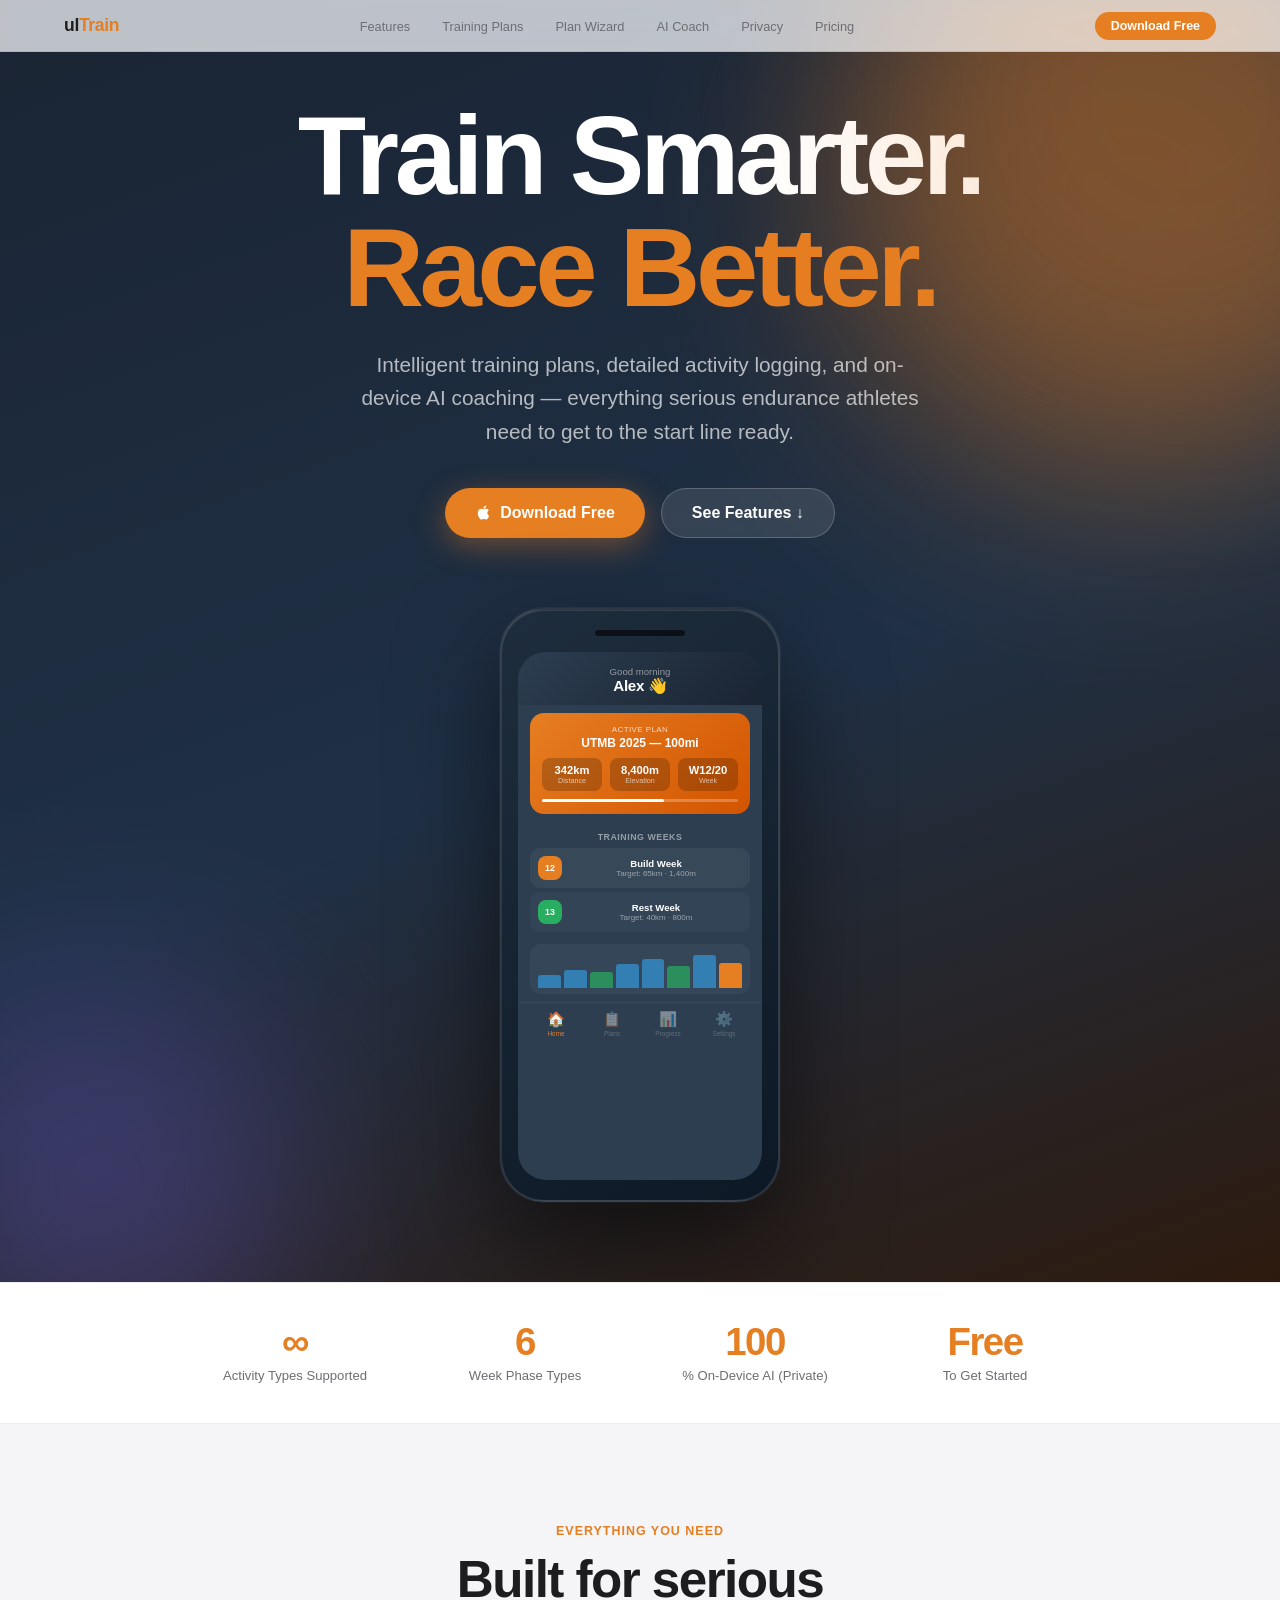
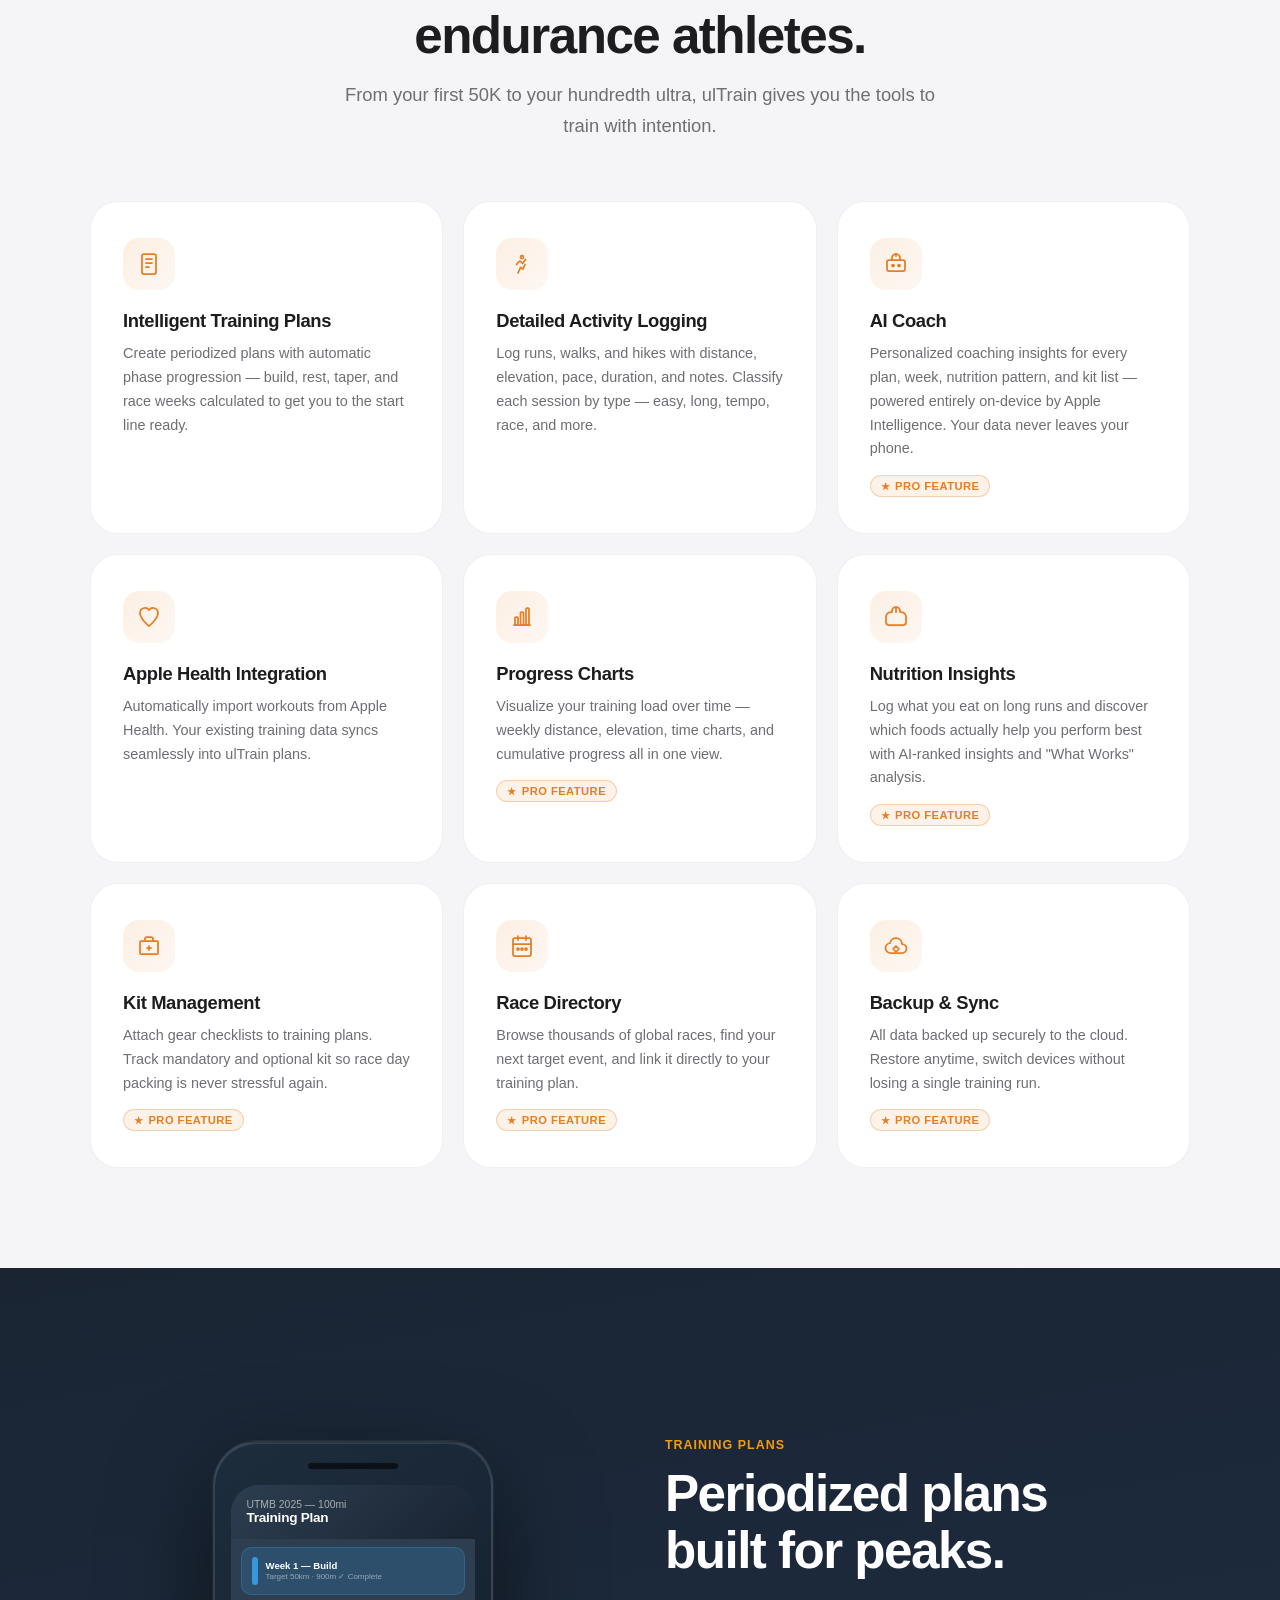
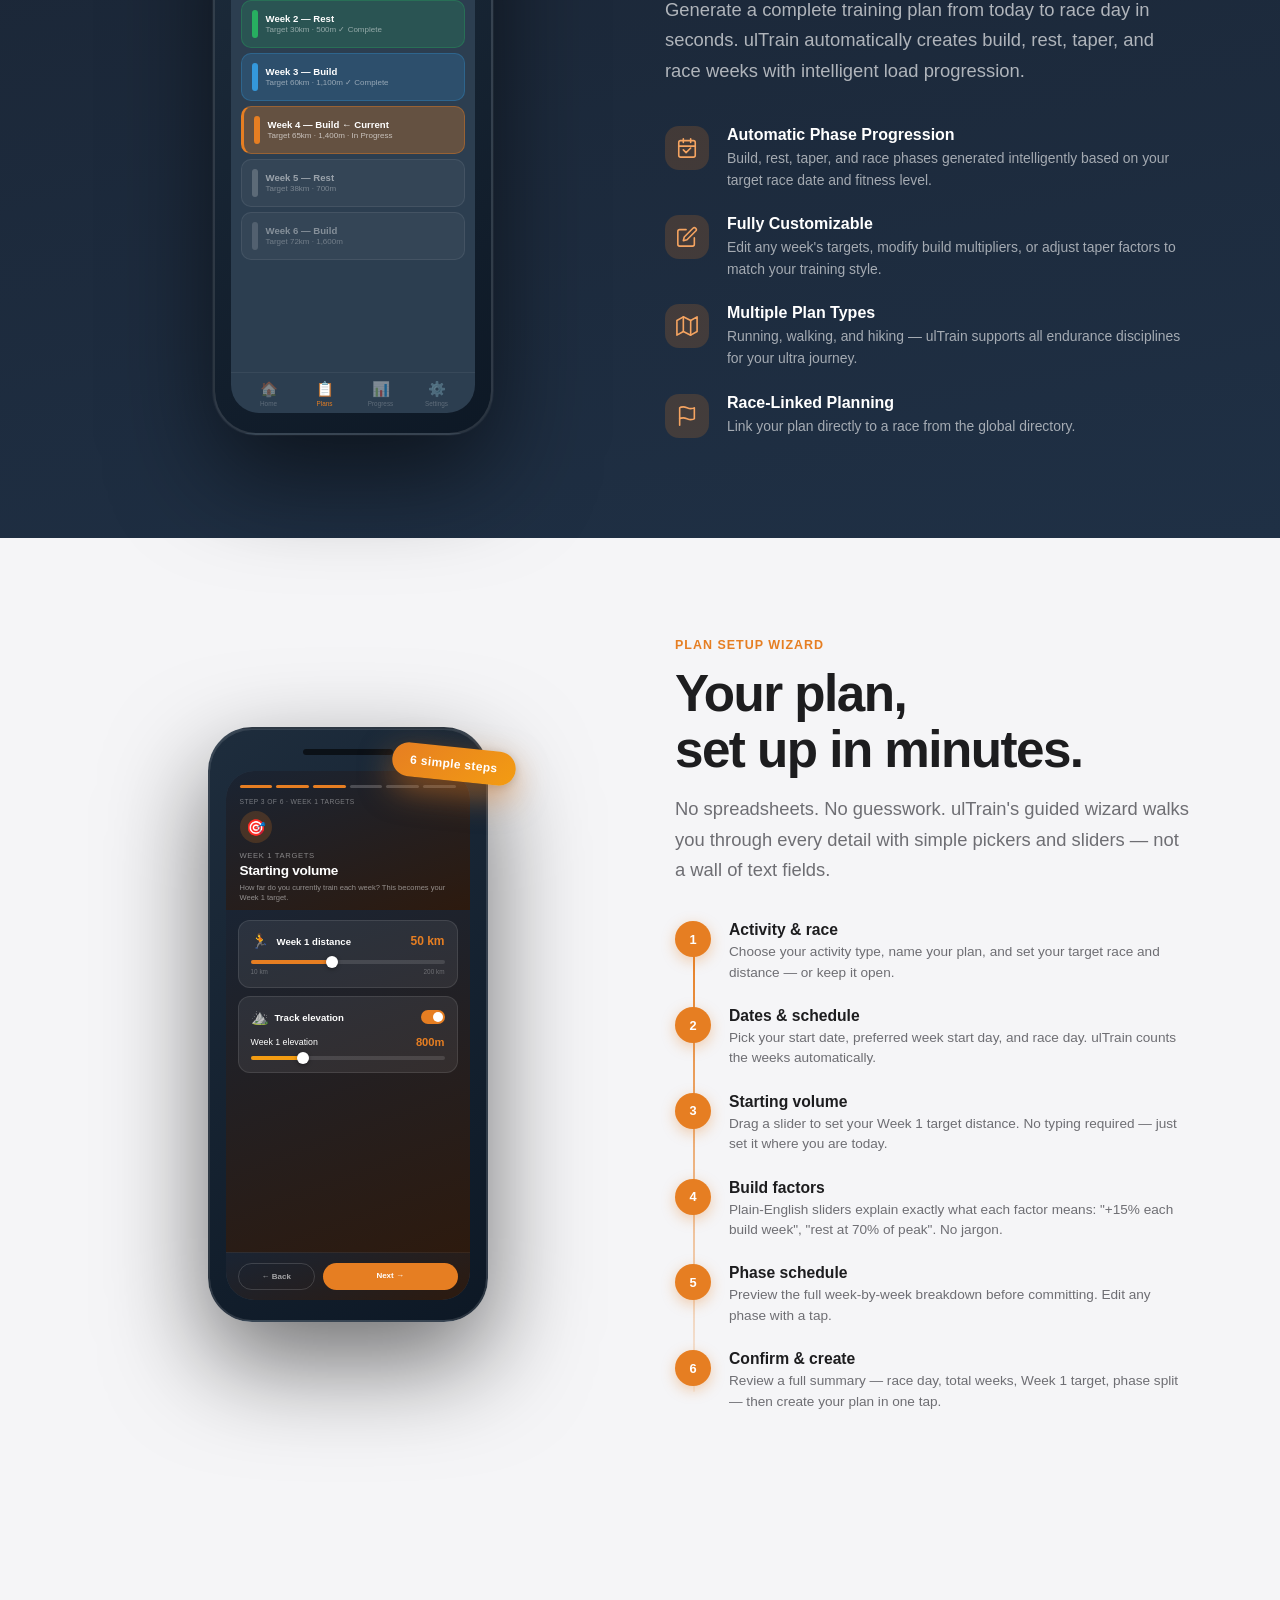
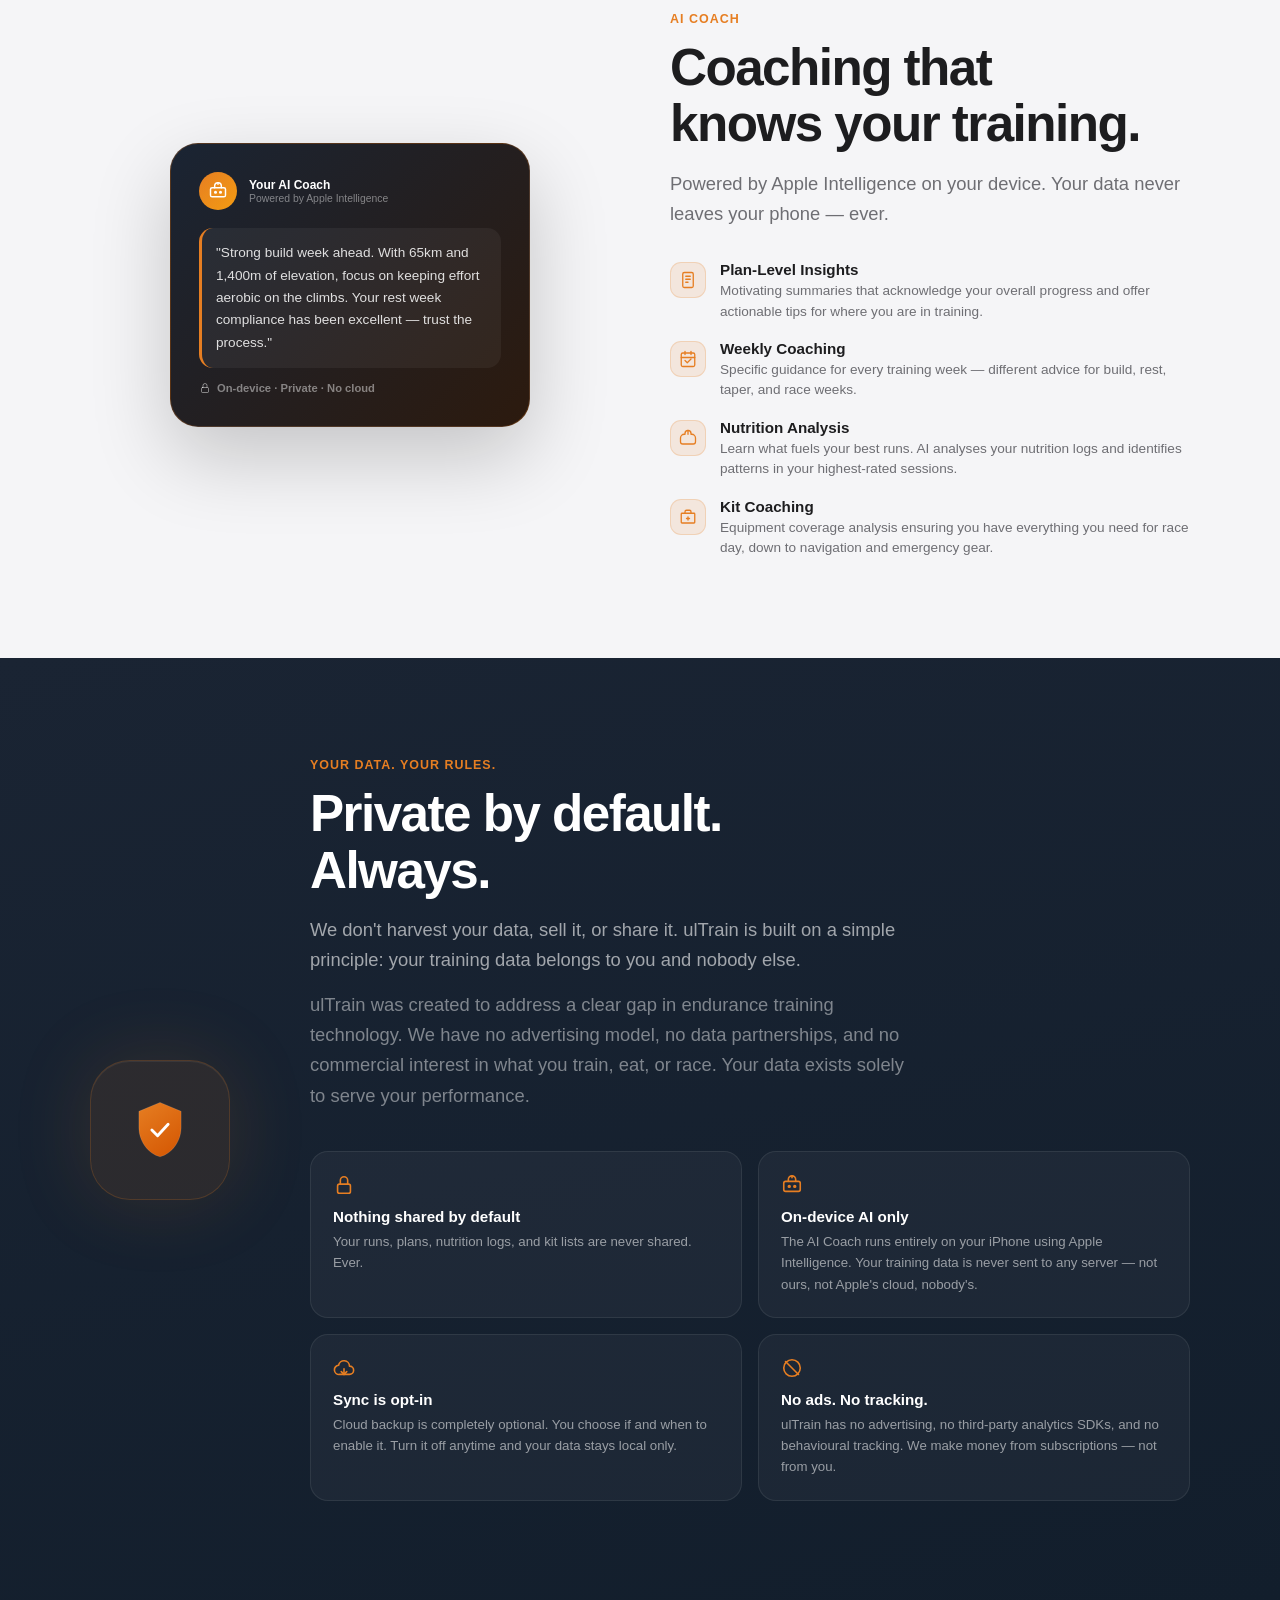
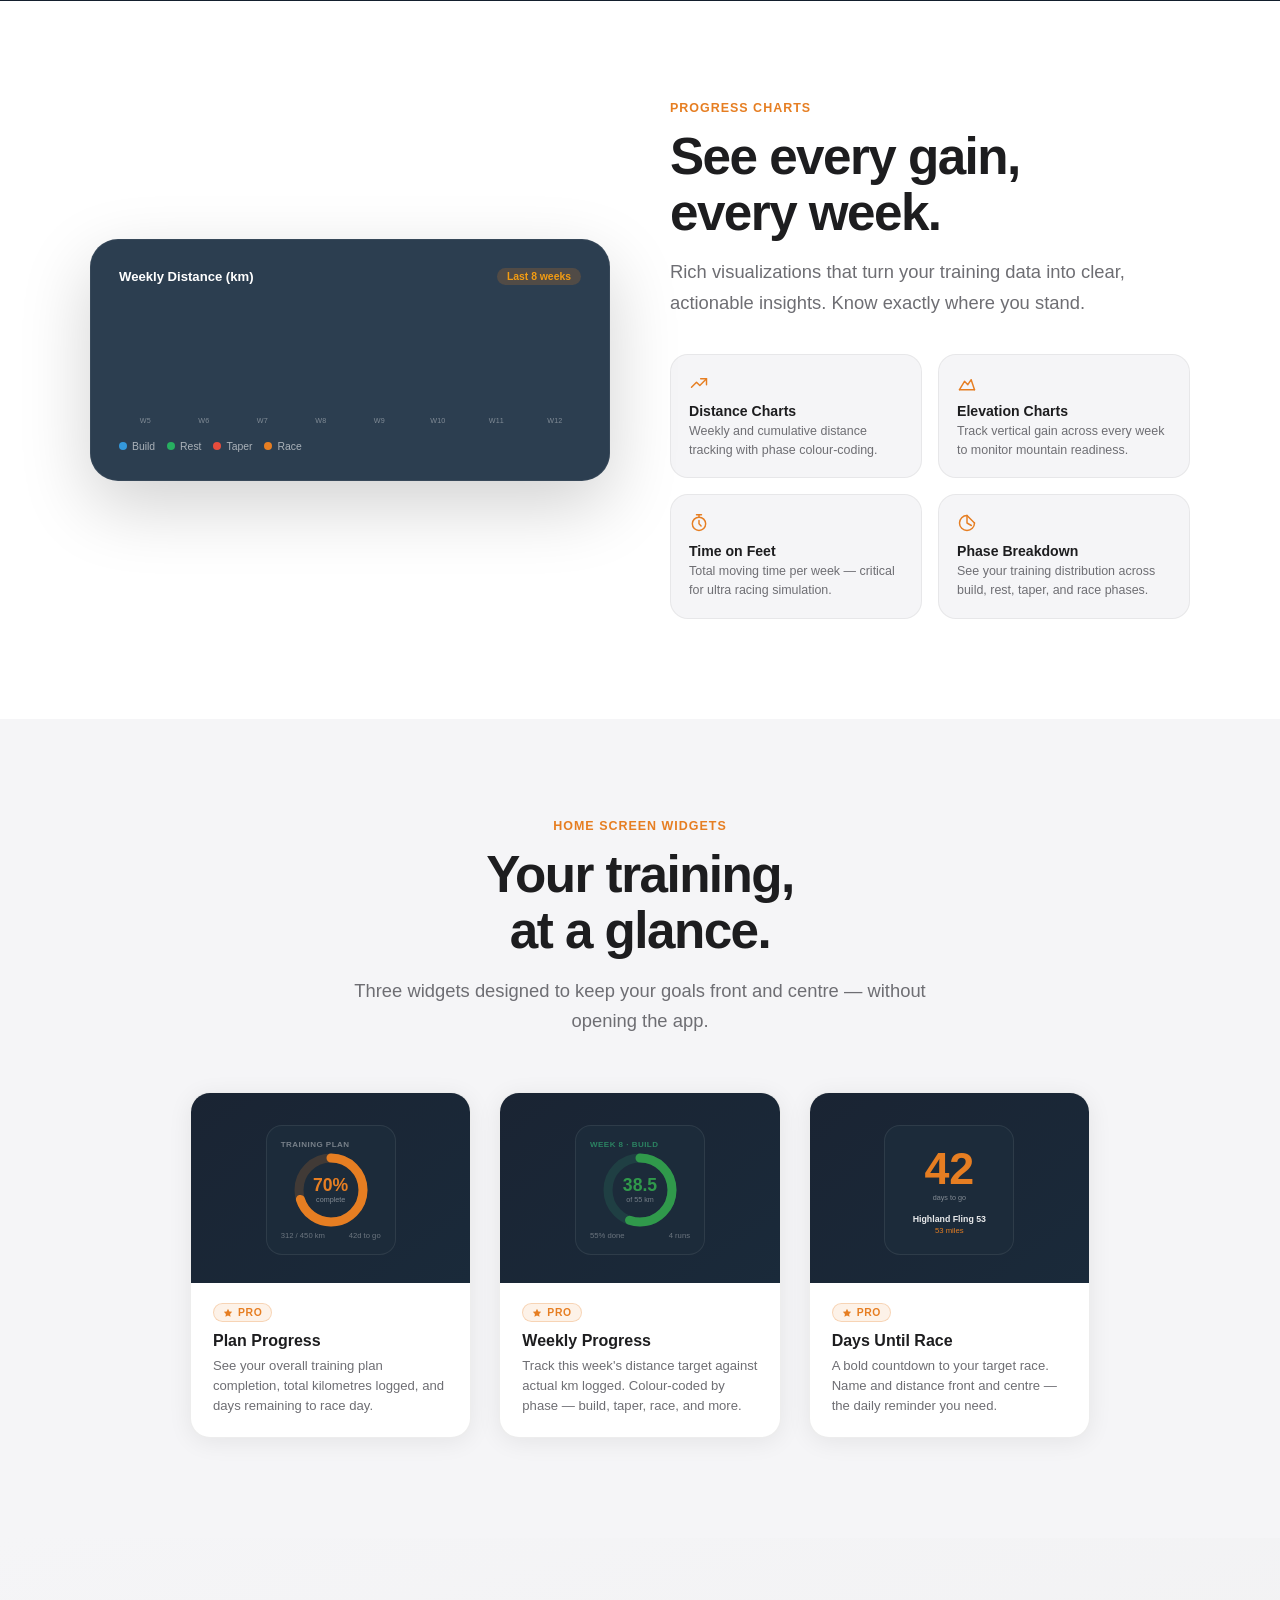
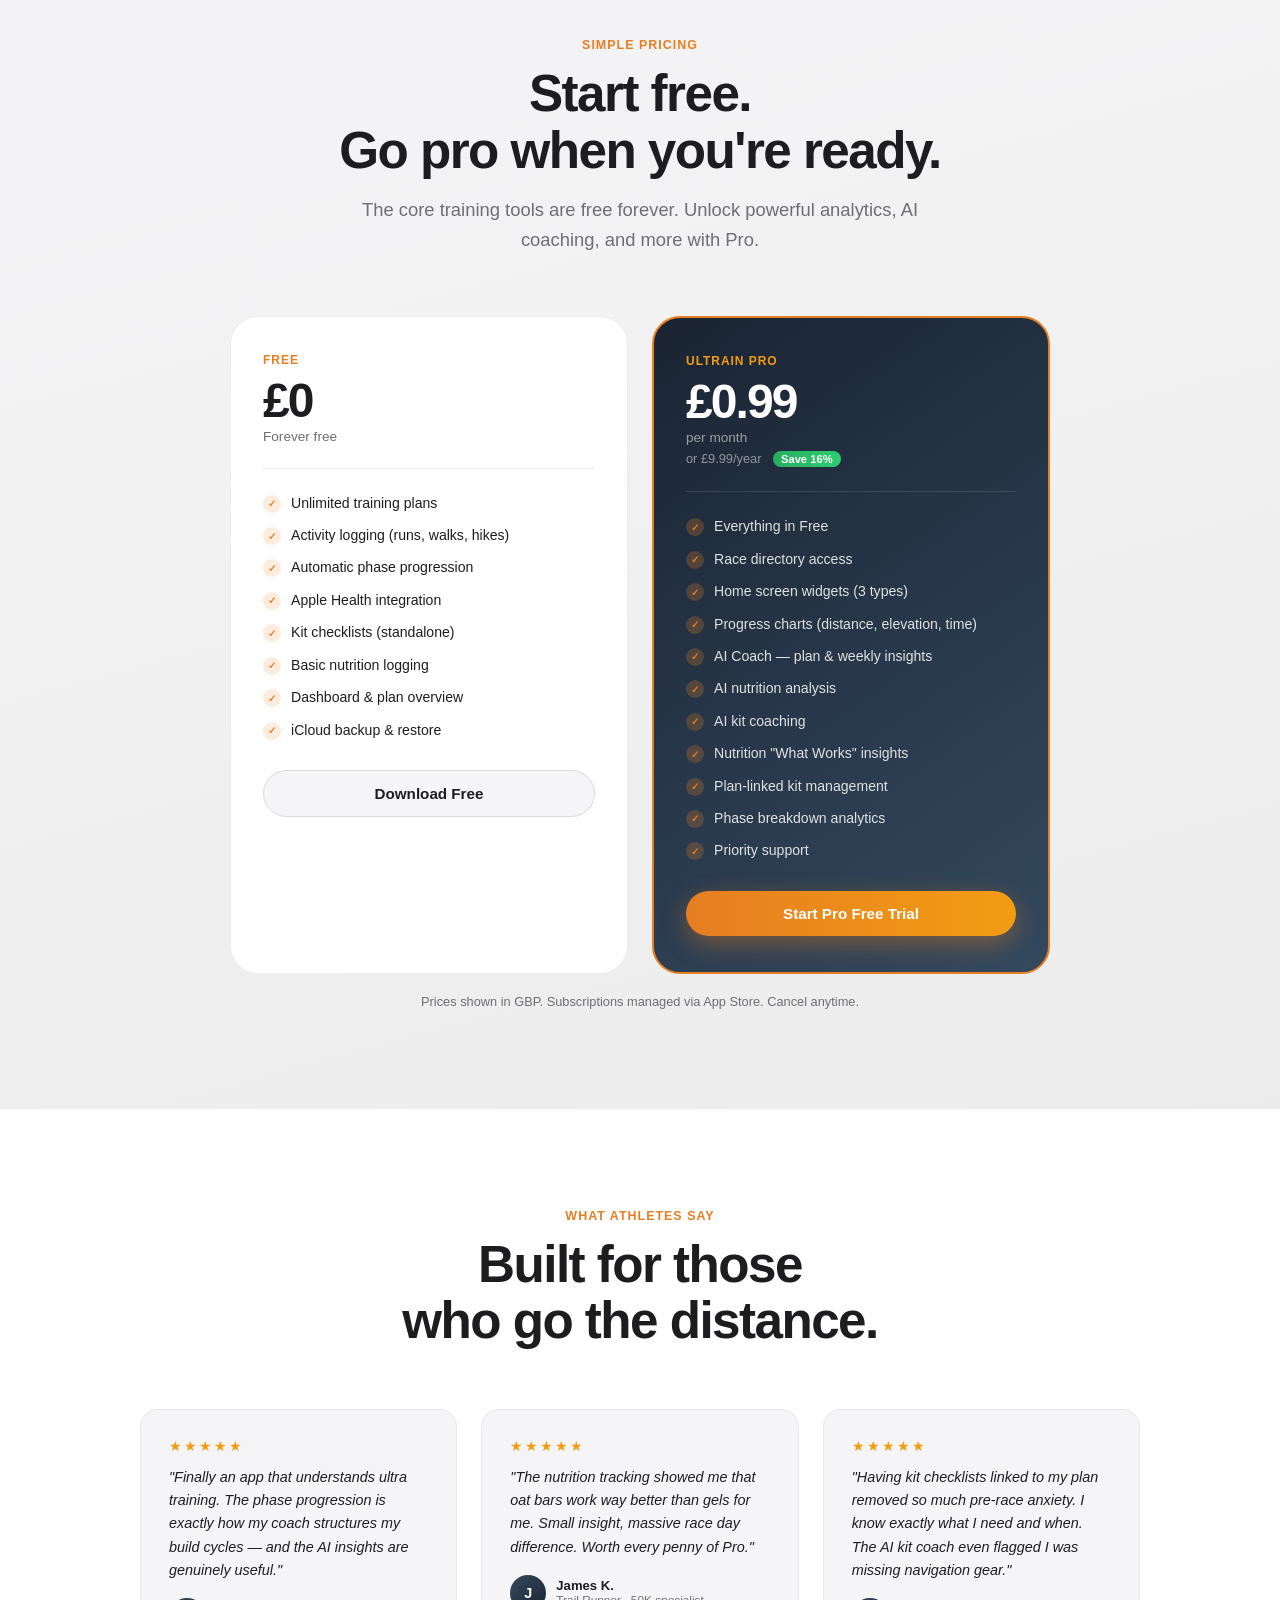
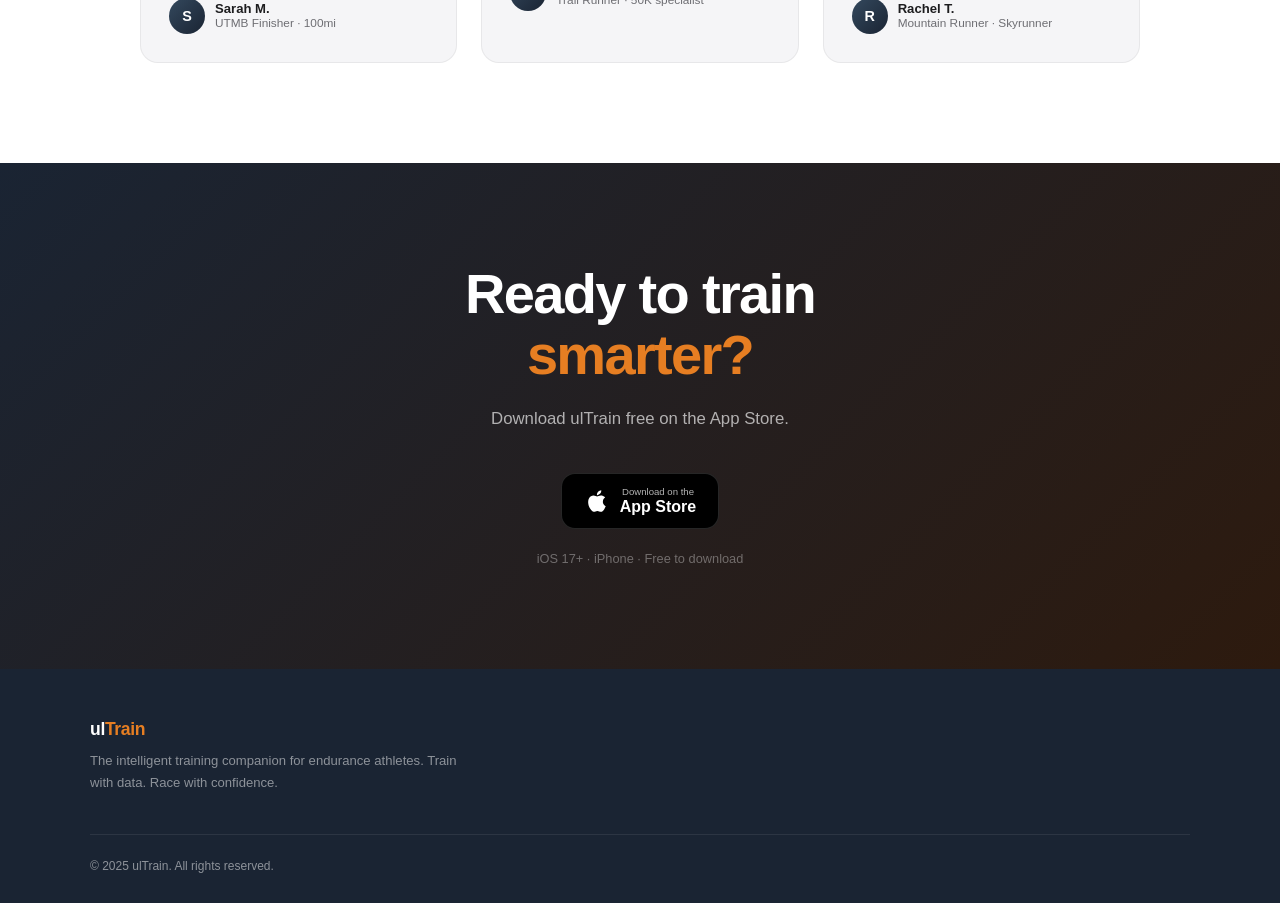
==== commit 0cb19019: "Update index.html" ====
--- a/index.html
+++ b/index.html
@@ -27,13 +27,15 @@
       --transition:0.4s cubic-bezier(0.25,0.46,0.45,0.94);
     }
 
-    html { scroll-behavior: smooth; }
+    html { scroll-behavior: smooth; overflow-x: hidden; }
 
     body {
       font-family: -apple-system, BlinkMacSystemFont, "SF Pro Display", "Segoe UI", Roboto, sans-serif;
       background: var(--off-white);
       color: var(--text-dark);
       overflow-x: hidden;
+      width: 100%;
+      max-width: 100%;
     }
 
     /* ─── Nav ──────────────────────────────────────────── */
@@ -287,20 +289,17 @@
     .feature-card p {
       font-size: 0.9rem; color: var(--text-gray); line-height: 1.65;
     }
-    .feature-card.featured {
-      background: linear-gradient(145deg, var(--navy-mid), var(--navy));
-      border-color: transparent;
-    }
-    .feature-card.featured h3, .feature-card.featured p { color: white; }
-    .feature-card.featured p { color: rgba(255,255,255,0.7); }
-    .feature-card.featured .feature-icon {
-      background: rgba(230,126,34,0.25);
-    }
     .feature-badge {
-      display: inline-block; margin-top: 14px;
-      background: linear-gradient(90deg, var(--orange), var(--orange-lt));
-      color: white; font-size: 0.7rem; font-weight: 700;
-      padding: 3px 10px; border-radius: 20px; letter-spacing: 0.03em;
+      display: inline-flex; align-items: center; gap: 5px;
+      margin-top: 14px;
+      background: rgba(230,126,34,0.1);
+      border: 1px solid rgba(230,126,34,0.3);
+      color: var(--orange); font-size: 0.7rem; font-weight: 700;
+      padding: 4px 10px; border-radius: 20px; letter-spacing: 0.04em;
+      text-transform: uppercase;
+    }
+    .feature-badge::before {
+      content: "★"; font-size: 0.6rem;
     }
 
     /* ─── Plans Showcase ───────────────────────────────── */
@@ -336,6 +335,72 @@
     .pf-icon svg { width: 22px; height: 22px; stroke: #f5a461; fill: none; stroke-width: 1.75; stroke-linecap: round; stroke-linejoin: round; }
     .pf-text h4 { font-size: 1rem; font-weight: 700; color: white; margin-bottom: 4px; }
     .pf-text p { font-size: 0.87rem; color: rgba(255,255,255,0.6); line-height: 1.55; }
+
+    /* ─── Plan Wizard ──────────────────────────────────── */
+    .wizard-section {
+      background: var(--off-white);
+      overflow: hidden;
+    }
+    .wizard-inner {
+      max-width: 1100px; margin: 0 auto;
+      display: grid; grid-template-columns: 1fr 1fr; gap: 70px; align-items: center;
+    }
+    .wizard-content .section-eyebrow { color: var(--orange); }
+    .wizard-steps {
+      margin-top: 36px; display: flex; flex-direction: column; gap: 0;
+      position: relative;
+    }
+    .wizard-steps::before {
+      content: '';
+      position: absolute; left: 18px; top: 20px; bottom: 20px;
+      width: 2px; background: linear-gradient(180deg, var(--orange), rgba(230,126,34,0.1));
+      border-radius: 1px;
+    }
+    .wizard-step {
+      display: flex; gap: 18px; align-items: flex-start;
+      padding: 0 0 24px 0;
+      opacity: 0; transform: translateX(-16px);
+      transition: all 0.5s;
+    }
+    .wizard-step.visible { opacity: 1; transform: translateX(0); }
+    .wizard-step:last-child { padding-bottom: 0; }
+    .ws-num {
+      width: 36px; height: 36px; border-radius: 50%; flex-shrink: 0;
+      background: var(--orange); color: white;
+      display: flex; align-items: center; justify-content: center;
+      font-size: 0.8rem; font-weight: 800;
+      box-shadow: 0 4px 14px rgba(230,126,34,0.35);
+      position: relative; z-index: 1;
+    }
+    .ws-text h4 { font-size: 0.98rem; font-weight: 700; color: var(--text-dark); margin-bottom: 3px; }
+    .ws-text p { font-size: 0.85rem; color: var(--text-gray); line-height: 1.5; }
+    .wizard-visual {
+      position: relative; display: flex; justify-content: center; align-items: center;
+      padding: 20px;
+    }
+    .wizard-phone-wrap {
+      position: relative;
+      z-index: 0;
+    }
+    .wizard-phone-wrap .phone-frame {
+      animation: float3 5s ease-in-out infinite;
+    }
+    @keyframes float3 {
+      0%,100% { transform: translateY(0) rotate(1.5deg); }
+      50% { transform: translateY(-10px) rotate(1.5deg); }
+    }
+    .wizard-badge {
+      position: absolute; top: 20px; right: -28px;
+      z-index: 10;
+      background: linear-gradient(135deg, var(--orange), var(--orange-lt));
+      color: white; font-size: 0.75rem; font-weight: 800;
+      padding: 10px 18px; border-radius: 22px;
+      box-shadow: 0 12px 32px rgba(230,126,34,0.55), 0 2px 8px rgba(0,0,0,0.18);
+      letter-spacing: 0.03em;
+      opacity: 0; transform: rotate(6deg) scale(0.85);
+      transition: all 0.5s 0.4s cubic-bezier(0.34,1.56,0.64,1);
+    }
+    .wizard-badge.visible { opacity: 1; transform: rotate(6deg) scale(1); }
 
     /* ─── AI Highlight ─────────────────────────────────── */
     .ai-section {
@@ -703,6 +768,8 @@
       .features-grid { grid-template-columns: 1fr 1fr; }
       .plans-showcase { grid-template-columns: 1fr; }
       .plans-device { order: -1; }
+      .wizard-inner { grid-template-columns: 1fr; }
+      .wizard-visual { order: -1; }
       .privacy-inner { grid-template-columns: 1fr; gap: 40px; }
       .privacy-icon-wrap { display: none; }
       .ai-inner { grid-template-columns: 1fr; }
@@ -735,6 +802,7 @@
   <ul class="nav-links">
     <li><a href="#features">Features</a></li>
     <li><a href="#plans">Training Plans</a></li>
+    <li><a href="#wizard">Plan Wizard</a></li>
     <li><a href="#ai">AI Coach</a></li>
     <li><a href="#privacy">Privacy</a></li>
     <li><a href="#pricing">Pricing</a></li>
@@ -858,7 +926,7 @@
       <h3>Detailed Activity Logging</h3>
       <p>Log runs, walks, and hikes with distance, elevation, pace, duration, and notes. Classify each session by type — easy, long, tempo, race, and more.</p>
     </div>
-    <div class="feature-card featured">
+    <div class="feature-card">
       <div class="feature-icon"><svg viewBox="0 0 24 24"><rect x="3" y="8" width="18" height="11" rx="2"/><path d="M8 8V6a4 4 0 0 1 8 0v2"/><circle cx="9" cy="13.5" r="1"/><circle cx="15" cy="13.5" r="1"/><line x1="12" y1="2" x2="12" y2="4"/></svg></div>
       <h3>AI Coach</h3>
       <p>Personalized coaching insights for every plan, week, nutrition pattern, and kit list — powered entirely on-device by Apple Intelligence. Your data never leaves your phone.</p>
@@ -877,24 +945,27 @@
     </div>
     <div class="feature-card">
       <div class="feature-icon"><svg viewBox="0 0 24 24"><path d="M12 2a4 4 0 0 0-4 4v1H7a5 5 0 0 0-5 5v5a3 3 0 0 0 3 3h14a3 3 0 0 0 3-3v-5a5 5 0 0 0-5-5h-1V6a4 4 0 0 0-4-4z"/><line x1="12" y1="2" x2="12" y2="7"/></svg></div>
-      <h3>Nutrition Tracking</h3>
-      <p>Log what you eat on long runs and discover which foods actually help you perform best with ranked insights.</p>
+      <h3>Nutrition Insights</h3>
+      <p>Log what you eat on long runs and discover which foods actually help you perform best with AI-ranked insights and "What Works" analysis.</p>
       <span class="feature-badge">Pro Feature</span>
     </div>
     <div class="feature-card">
       <div class="feature-icon"><svg viewBox="0 0 24 24"><path d="M20 7H4a1 1 0 0 0-1 1v11a1 1 0 0 0 1 1h16a1 1 0 0 0 1-1V8a1 1 0 0 0-1-1z"/><path d="M8 7V5a2 2 0 0 1 2-2h4a2 2 0 0 1 2 2v2"/><line x1="12" y1="12" x2="12" y2="16"/><line x1="10" y1="14" x2="14" y2="14"/></svg></div>
       <h3>Kit Management</h3>
-      <p>Attach gear checklists to training plans. Track mandatory and optional items so race day packing is never stressful again.</p>
+      <p>Attach gear checklists to training plans. Track mandatory and optional kit so race day packing is never stressful again.</p>
+      <span class="feature-badge">Pro Feature</span>
     </div>
     <div class="feature-card">
       <div class="feature-icon"><svg viewBox="0 0 24 24"><rect x="3" y="4" width="18" height="18" rx="2"/><line x1="16" y1="2" x2="16" y2="6"/><line x1="8" y1="2" x2="8" y2="6"/><line x1="3" y1="10" x2="21" y2="10"/><circle cx="8" cy="15" r="1"/><circle cx="12" cy="15" r="1"/><circle cx="16" cy="15" r="1"/></svg></div>
       <h3>Race Directory</h3>
       <p>Browse thousands of global races, find your next target event, and link it directly to your training plan.</p>
+      <span class="feature-badge">Pro Feature</span>
     </div>
     <div class="feature-card">
       <div class="feature-icon"><svg viewBox="0 0 24 24"><path d="M18 10a6 6 0 0 0-11.9-1A5 5 0 0 0 7 19h11a4 4 0 0 0 0-9z"/><polyline points="12 12 9 15 12 18 15 15 12 12"/></svg></div>
       <h3>Backup & Sync</h3>
-      <p>All data backed up securely. Restore anytime, switch devices without losing a single training run.</p>
+      <p>All data backed up securely to the cloud. Restore anytime, switch devices without losing a single training run.</p>
+      <span class="feature-badge">Pro Feature</span>
     </div>
   </div>
 </section>
@@ -1006,6 +1077,139 @@
   </div>
 </section>
 
+<!-- ───────── PLAN WIZARD ───────── -->
+<section class="wizard-section" id="wizard">
+  <div class="wizard-inner">
+
+    <!-- Visual (left) -->
+    <div class="wizard-visual">
+      <div class="wizard-phone-wrap" id="wizardPhoneWrap">
+        <div class="wizard-badge" id="wizardBadge">6 simple steps</div>
+        <div class="phone-frame">
+          <div class="phone-notch"></div>
+          <div class="phone-screen">
+            <!-- Wizard progress bar -->
+            <div style="padding:14px 14px 6px;background:linear-gradient(160deg,#1a2433,#2d1a0e);">
+              <div style="display:flex;gap:4px;margin-bottom:10px;">
+                <div style="flex:1;height:3px;background:var(--orange);border-radius:2px;"></div>
+                <div style="flex:1;height:3px;background:var(--orange);border-radius:2px;"></div>
+                <div style="flex:1;height:3px;background:var(--orange);border-radius:2px;"></div>
+                <div style="flex:1;height:3px;background:rgba(255,255,255,0.2);border-radius:2px;"></div>
+                <div style="flex:1;height:3px;background:rgba(255,255,255,0.2);border-radius:2px;"></div>
+                <div style="flex:1;height:3px;background:rgba(255,255,255,0.2);border-radius:2px;"></div>
+              </div>
+              <div style="font-size:0.42rem;color:rgba(255,255,255,0.4);text-transform:uppercase;letter-spacing:0.06em;margin-bottom:6px;">Step 3 of 6 · Week 1 Targets</div>
+              <!-- Icon badge -->
+              <div style="width:32px;height:32px;border-radius:50%;background:rgba(230,126,34,0.2);display:flex;align-items:center;justify-content:center;margin-bottom:8px;">
+                <span style="font-size:1rem;">🎯</span>
+              </div>
+              <div style="font-size:0.48rem;color:rgba(255,255,255,0.45);text-transform:uppercase;letter-spacing:0.08em;margin-bottom:3px;">WEEK 1 TARGETS</div>
+              <div style="font-size:0.85rem;font-weight:800;color:white;letter-spacing:-0.02em;line-height:1.2;margin-bottom:3px;">Starting volume</div>
+              <div style="font-size:0.47rem;color:rgba(255,255,255,0.5);line-height:1.4;">How far do you currently train each week? This becomes your Week 1 target.</div>
+            </div>
+            <!-- Sliders -->
+            <div style="padding:10px 12px;background:linear-gradient(160deg,#1a2433,#2d1a0e);flex:1;overflow:hidden;">
+              <!-- Distance card -->
+              <div style="background:rgba(255,255,255,0.07);border:1px solid rgba(255,255,255,0.1);border-radius:12px;padding:12px;margin-bottom:8px;">
+                <div style="display:flex;align-items:center;gap:8px;margin-bottom:10px;">
+                  <span style="font-size:0.9rem;">🏃</span>
+                  <span style="font-size:0.6rem;font-weight:600;color:white;flex:1;">Week 1 distance</span>
+                  <span style="font-size:0.75rem;font-weight:800;color:var(--orange);">50 km</span>
+                </div>
+                <div style="height:4px;background:rgba(255,255,255,0.12);border-radius:2px;margin-bottom:4px;position:relative;">
+                  <div style="position:absolute;left:0;top:0;height:100%;width:42%;background:var(--orange);border-radius:2px;"></div>
+                  <div style="position:absolute;left:42%;top:50%;transform:translate(-50%,-50%);width:12px;height:12px;background:white;border-radius:50%;box-shadow:0 1px 4px rgba(0,0,0,0.4);"></div>
+                </div>
+                <div style="display:flex;justify-content:space-between;"><span style="font-size:0.4rem;color:rgba(255,255,255,0.3);">10 km</span><span style="font-size:0.4rem;color:rgba(255,255,255,0.3);">200 km</span></div>
+              </div>
+              <!-- Elevation card -->
+              <div style="background:rgba(255,255,255,0.07);border:1px solid rgba(255,255,255,0.1);border-radius:12px;padding:12px;">
+                <div style="display:flex;align-items:center;gap:8px;justify-content:space-between;">
+                  <div style="display:flex;align-items:center;gap:6px;">
+                    <span style="font-size:0.9rem;">⛰️</span>
+                    <span style="font-size:0.6rem;font-weight:600;color:white;">Track elevation</span>
+                  </div>
+                  <div style="width:24px;height:14px;background:var(--orange);border-radius:7px;position:relative;">
+                    <div style="position:absolute;right:2px;top:2px;width:10px;height:10px;background:white;border-radius:50%;"></div>
+                  </div>
+                </div>
+                <div style="margin-top:10px;">
+                  <div style="display:flex;align-items:center;justify-content:space-between;margin-bottom:8px;">
+                    <span style="font-size:0.55rem;color:white;">Week 1 elevation</span>
+                    <span style="font-size:0.7rem;font-weight:800;color:var(--orange);">800m</span>
+                  </div>
+                  <div style="height:4px;background:rgba(255,255,255,0.12);border-radius:2px;position:relative;">
+                    <div style="position:absolute;left:0;top:0;height:100%;width:27%;background:#F39C12;border-radius:2px;"></div>
+                    <div style="position:absolute;left:27%;top:50%;transform:translate(-50%,-50%);width:12px;height:12px;background:white;border-radius:50%;box-shadow:0 1px 4px rgba(0,0,0,0.4);"></div>
+                  </div>
+                </div>
+              </div>
+            </div>
+            <!-- Nav buttons -->
+            <div style="display:flex;gap:8px;padding:10px 12px;background:linear-gradient(160deg,#1a2433,#2d1a0e);border-top:1px solid rgba(255,255,255,0.06);">
+              <div style="flex:1;padding:8px;border-radius:20px;border:1px solid rgba(255,255,255,0.15);text-align:center;font-size:0.5rem;font-weight:600;color:rgba(255,255,255,0.6);">← Back</div>
+              <div style="flex:2;padding:8px;border-radius:20px;background:var(--orange);text-align:center;font-size:0.5rem;font-weight:700;color:white;">Next →</div>
+            </div>
+          </div>
+        </div>
+      </div>
+    </div>
+
+    <!-- Content (right) -->
+    <div class="wizard-content">
+      <div class="section-eyebrow">Plan Setup Wizard</div>
+      <h2 class="section-title">Your plan,<br>set up in minutes.</h2>
+      <p class="section-sub">No spreadsheets. No guesswork. ulTrain's guided wizard walks you through every detail with simple pickers and sliders — not a wall of text fields.</p>
+
+      <div class="wizard-steps">
+        <div class="wizard-step">
+          <div class="ws-num">1</div>
+          <div class="ws-text">
+            <h4>Activity & race</h4>
+            <p>Choose your activity type, name your plan, and set your target race and distance — or keep it open.</p>
+          </div>
+        </div>
+        <div class="wizard-step">
+          <div class="ws-num">2</div>
+          <div class="ws-text">
+            <h4>Dates & schedule</h4>
+            <p>Pick your start date, preferred week start day, and race day. ulTrain counts the weeks automatically.</p>
+          </div>
+        </div>
+        <div class="wizard-step">
+          <div class="ws-num">3</div>
+          <div class="ws-text">
+            <h4>Starting volume</h4>
+            <p>Drag a slider to set your Week 1 target distance. No typing required — just set it where you are today.</p>
+          </div>
+        </div>
+        <div class="wizard-step">
+          <div class="ws-num">4</div>
+          <div class="ws-text">
+            <h4>Build factors</h4>
+            <p>Plain-English sliders explain exactly what each factor means: "+15% each build week", "rest at 70% of peak". No jargon.</p>
+          </div>
+        </div>
+        <div class="wizard-step">
+          <div class="ws-num">5</div>
+          <div class="ws-text">
+            <h4>Phase schedule</h4>
+            <p>Preview the full week-by-week breakdown before committing. Edit any phase with a tap.</p>
+          </div>
+        </div>
+        <div class="wizard-step">
+          <div class="ws-num">6</div>
+          <div class="ws-text">
+            <h4>Confirm & create</h4>
+            <p>Review a full summary — race day, total weeks, Week 1 target, phase split — then create your plan in one tap.</p>
+          </div>
+        </div>
+      </div>
+    </div>
+
+  </div>
+</section>
+
 <!-- ───────── AI COACH ───────── -->
 <section class="ai-section" id="ai">
   <div class="ai-inner">
@@ -1461,6 +1665,16 @@
     el.dataset.delay = i;
     animObserver.observe(el);
   });
+
+  // Observe wizard steps
+  document.querySelectorAll('.wizard-step').forEach((el, i) => {
+    el.dataset.delay = i;
+    animObserver.observe(el);
+  });
+
+  // Observe wizard badge
+  const wizardBadge = document.getElementById('wizardBadge');
+  if (wizardBadge) animObserver.observe(wizardBadge);
 
   // Rotating AI messages
   const aiMessages = [
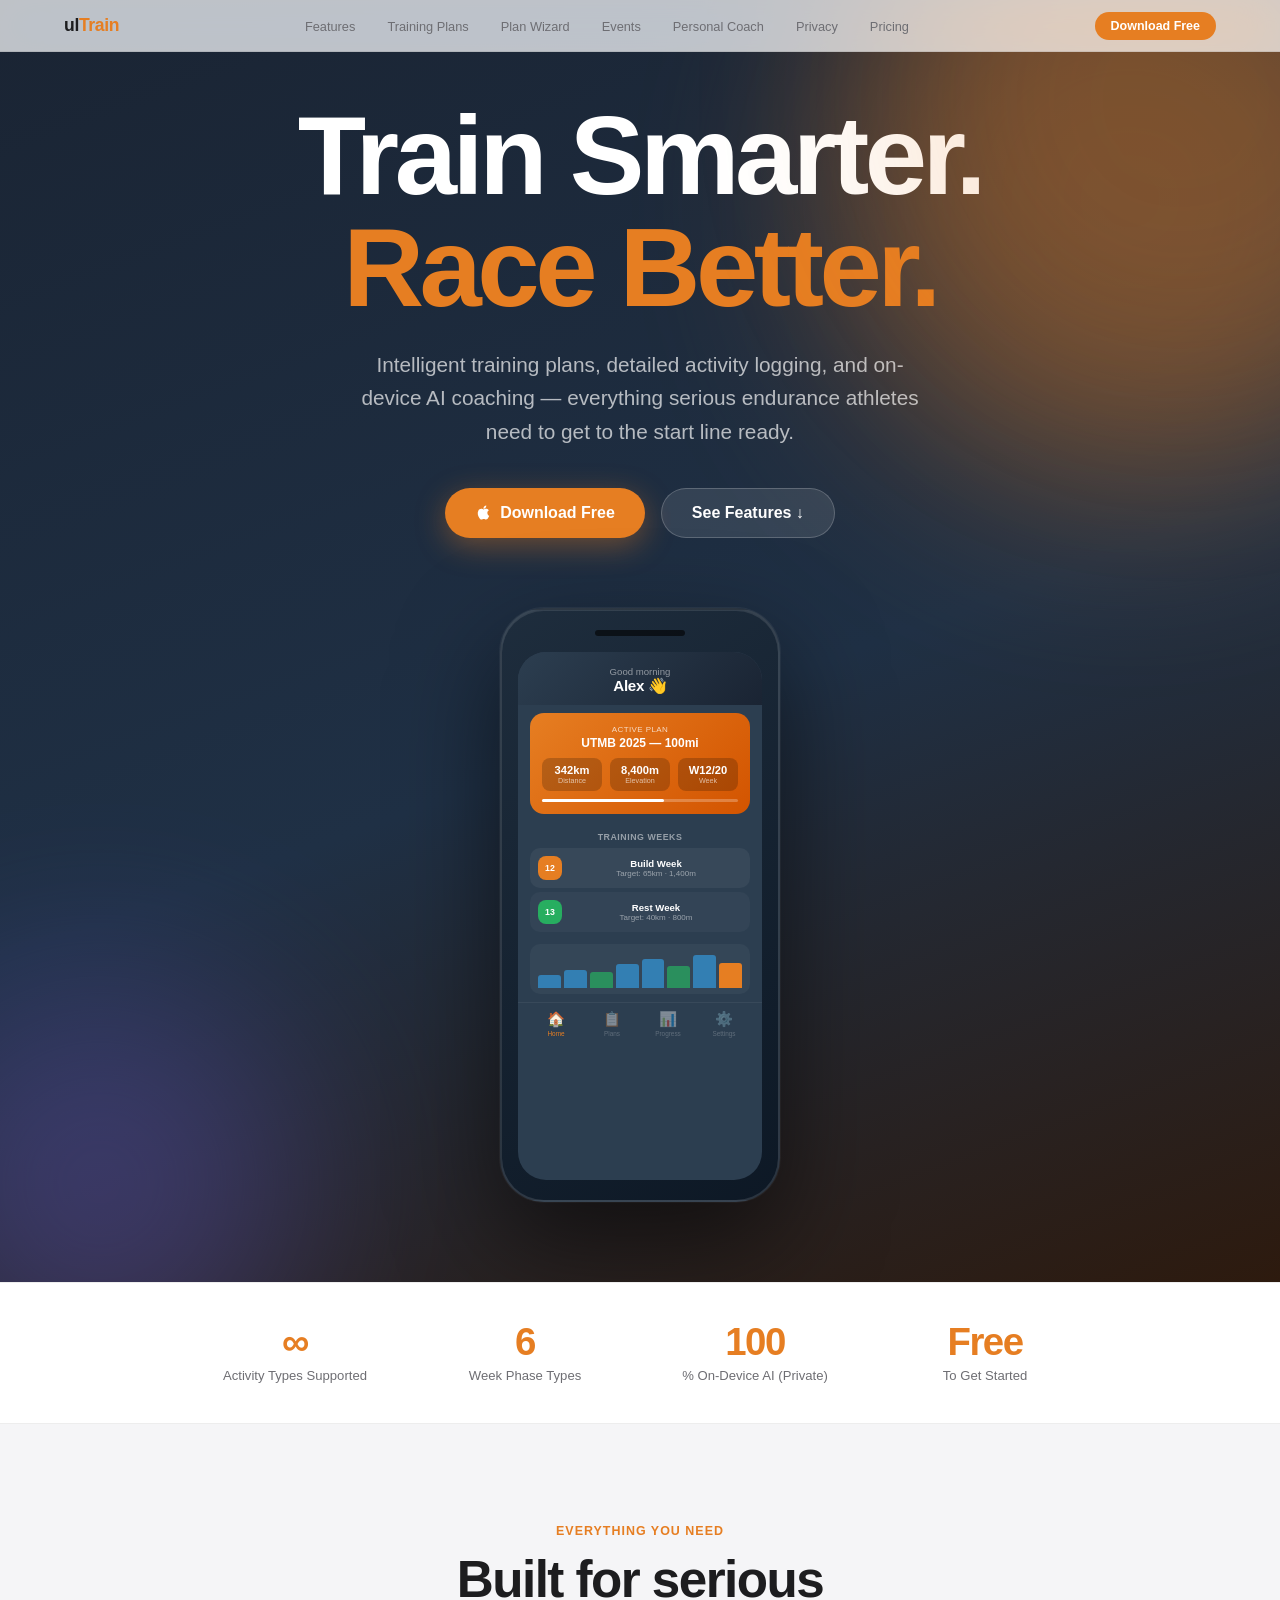
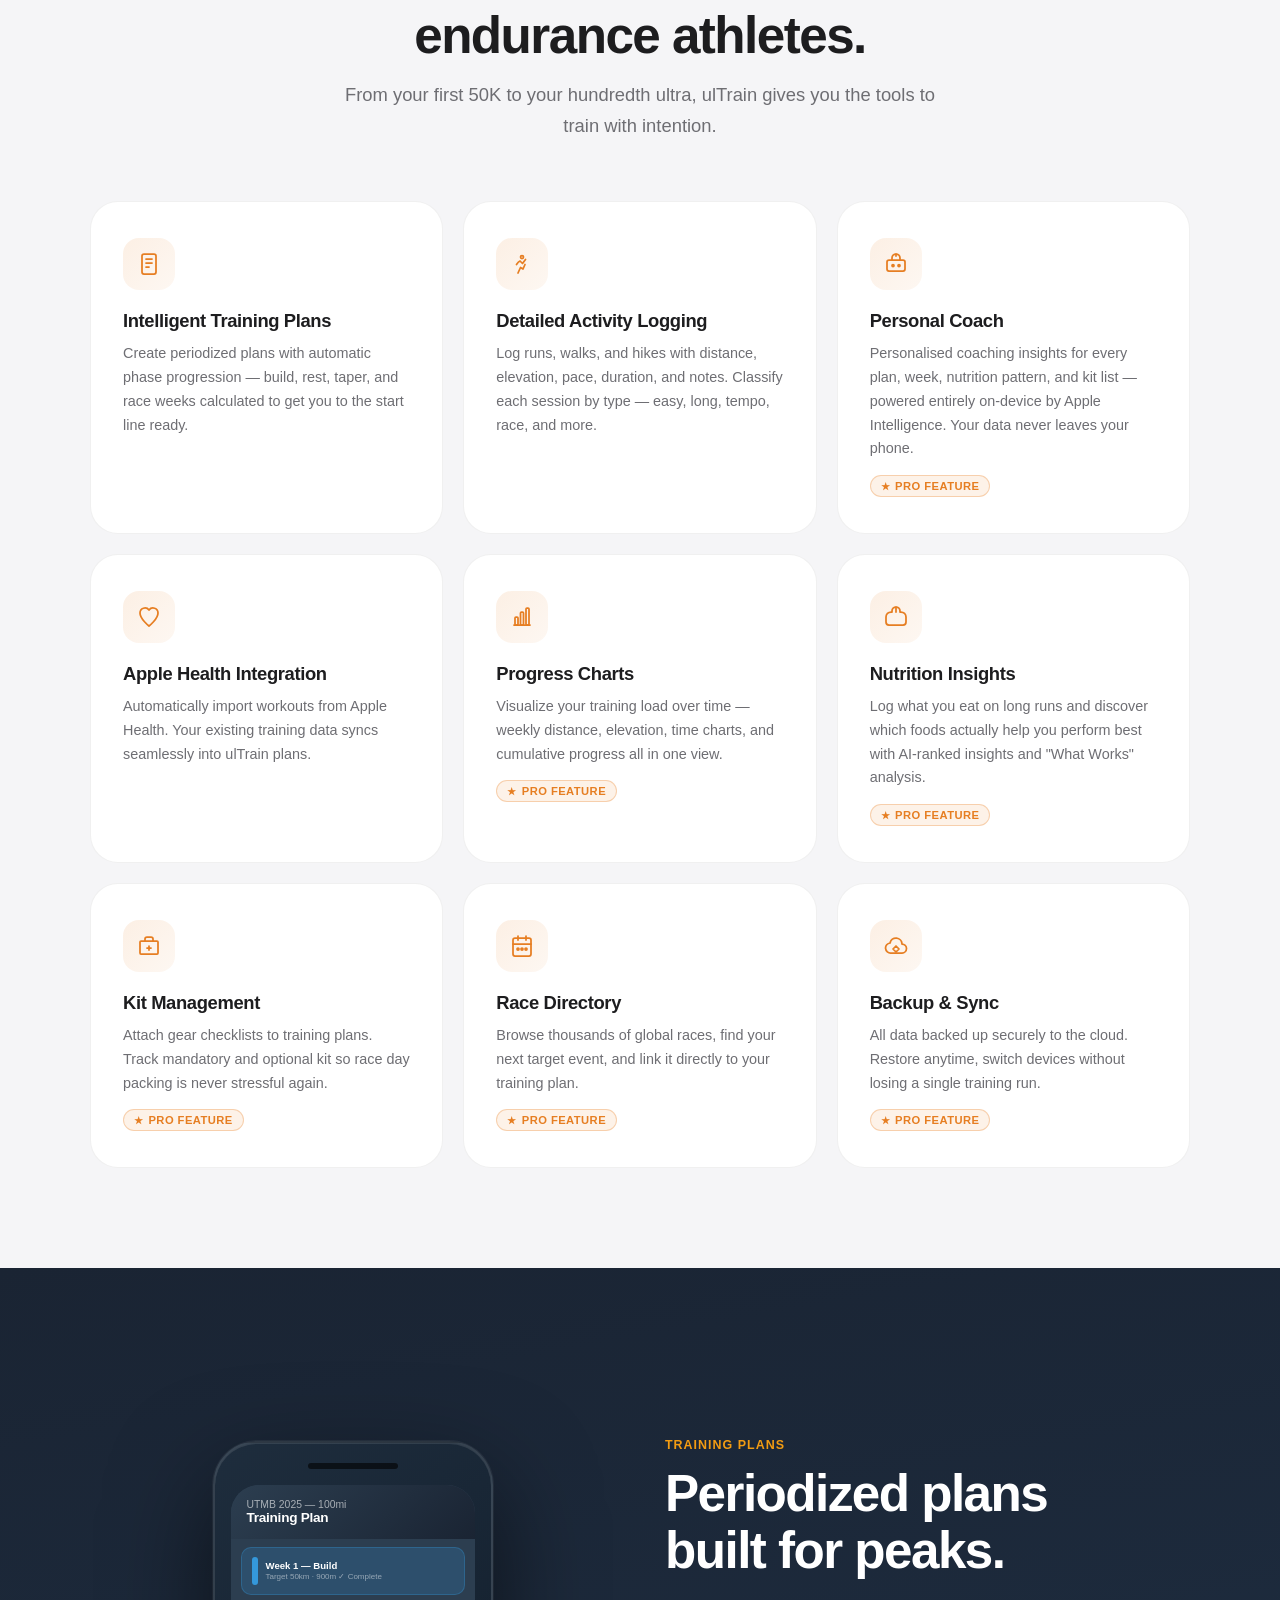
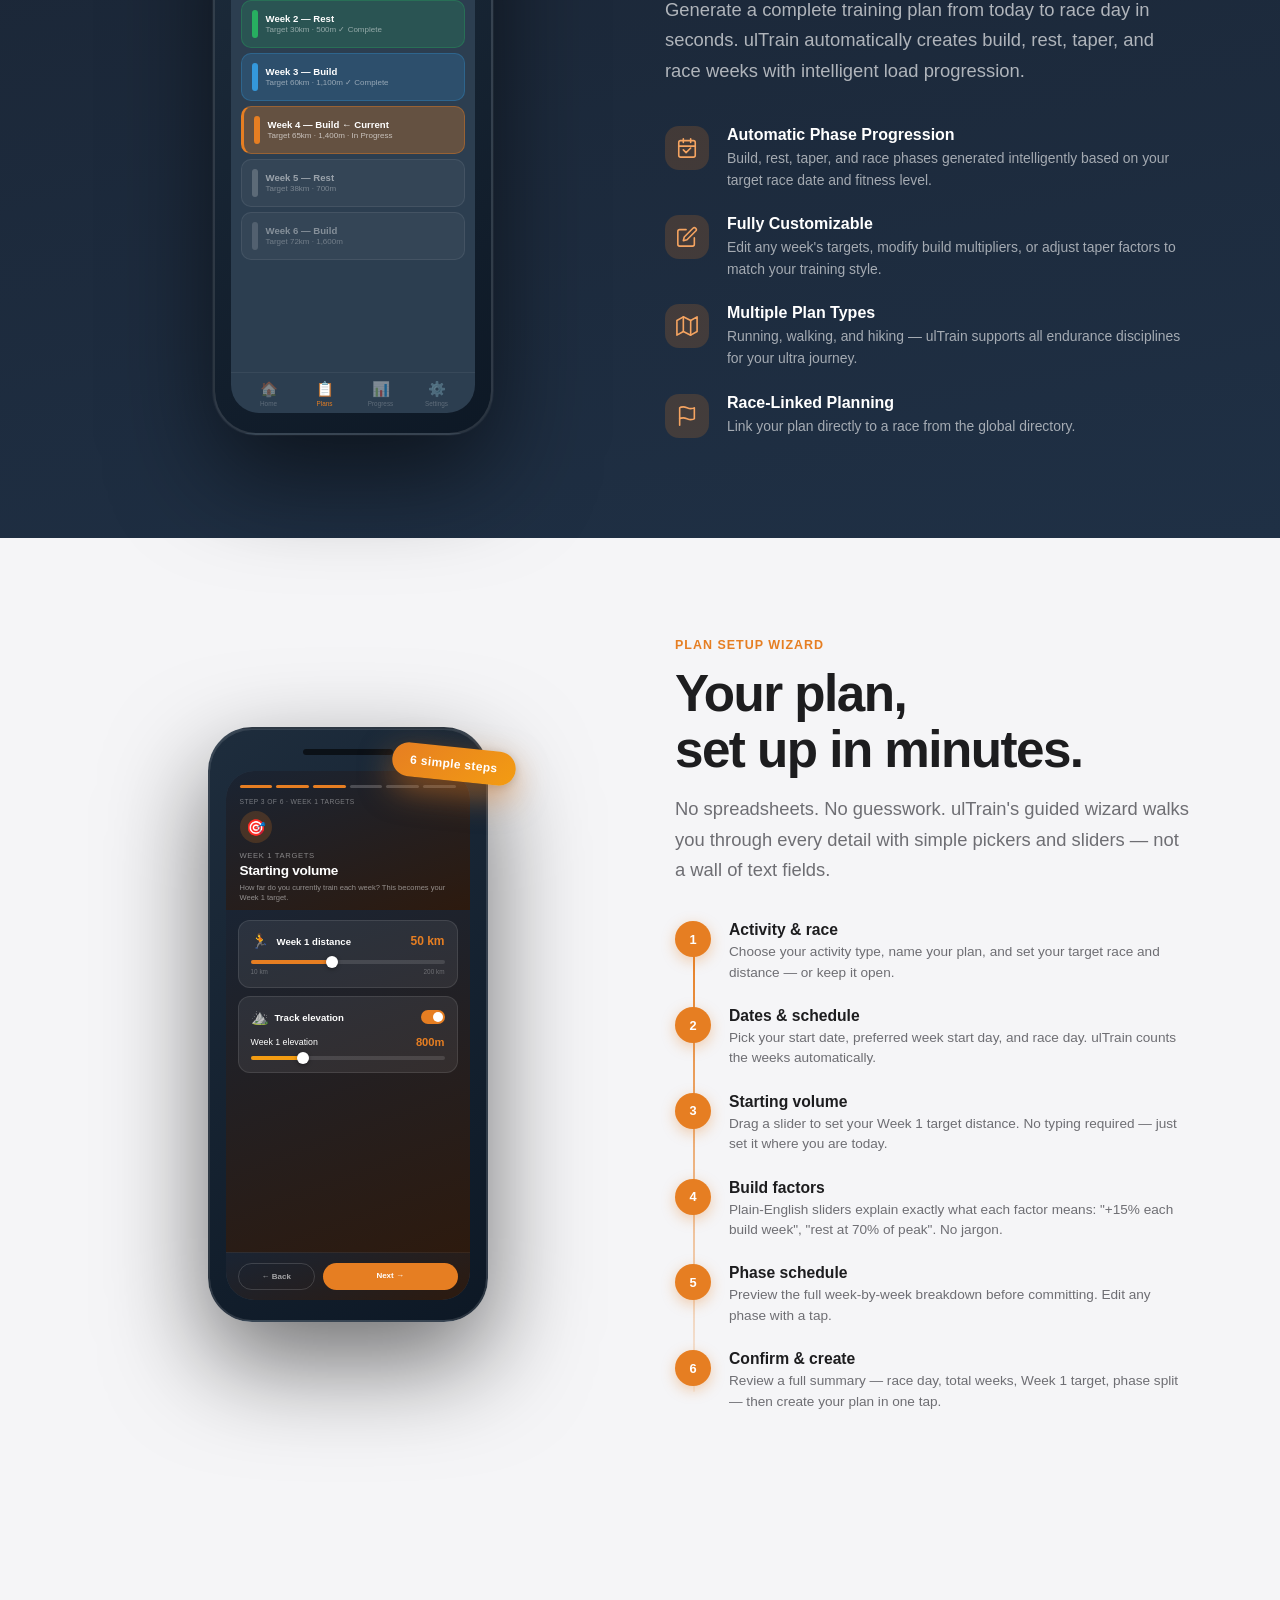
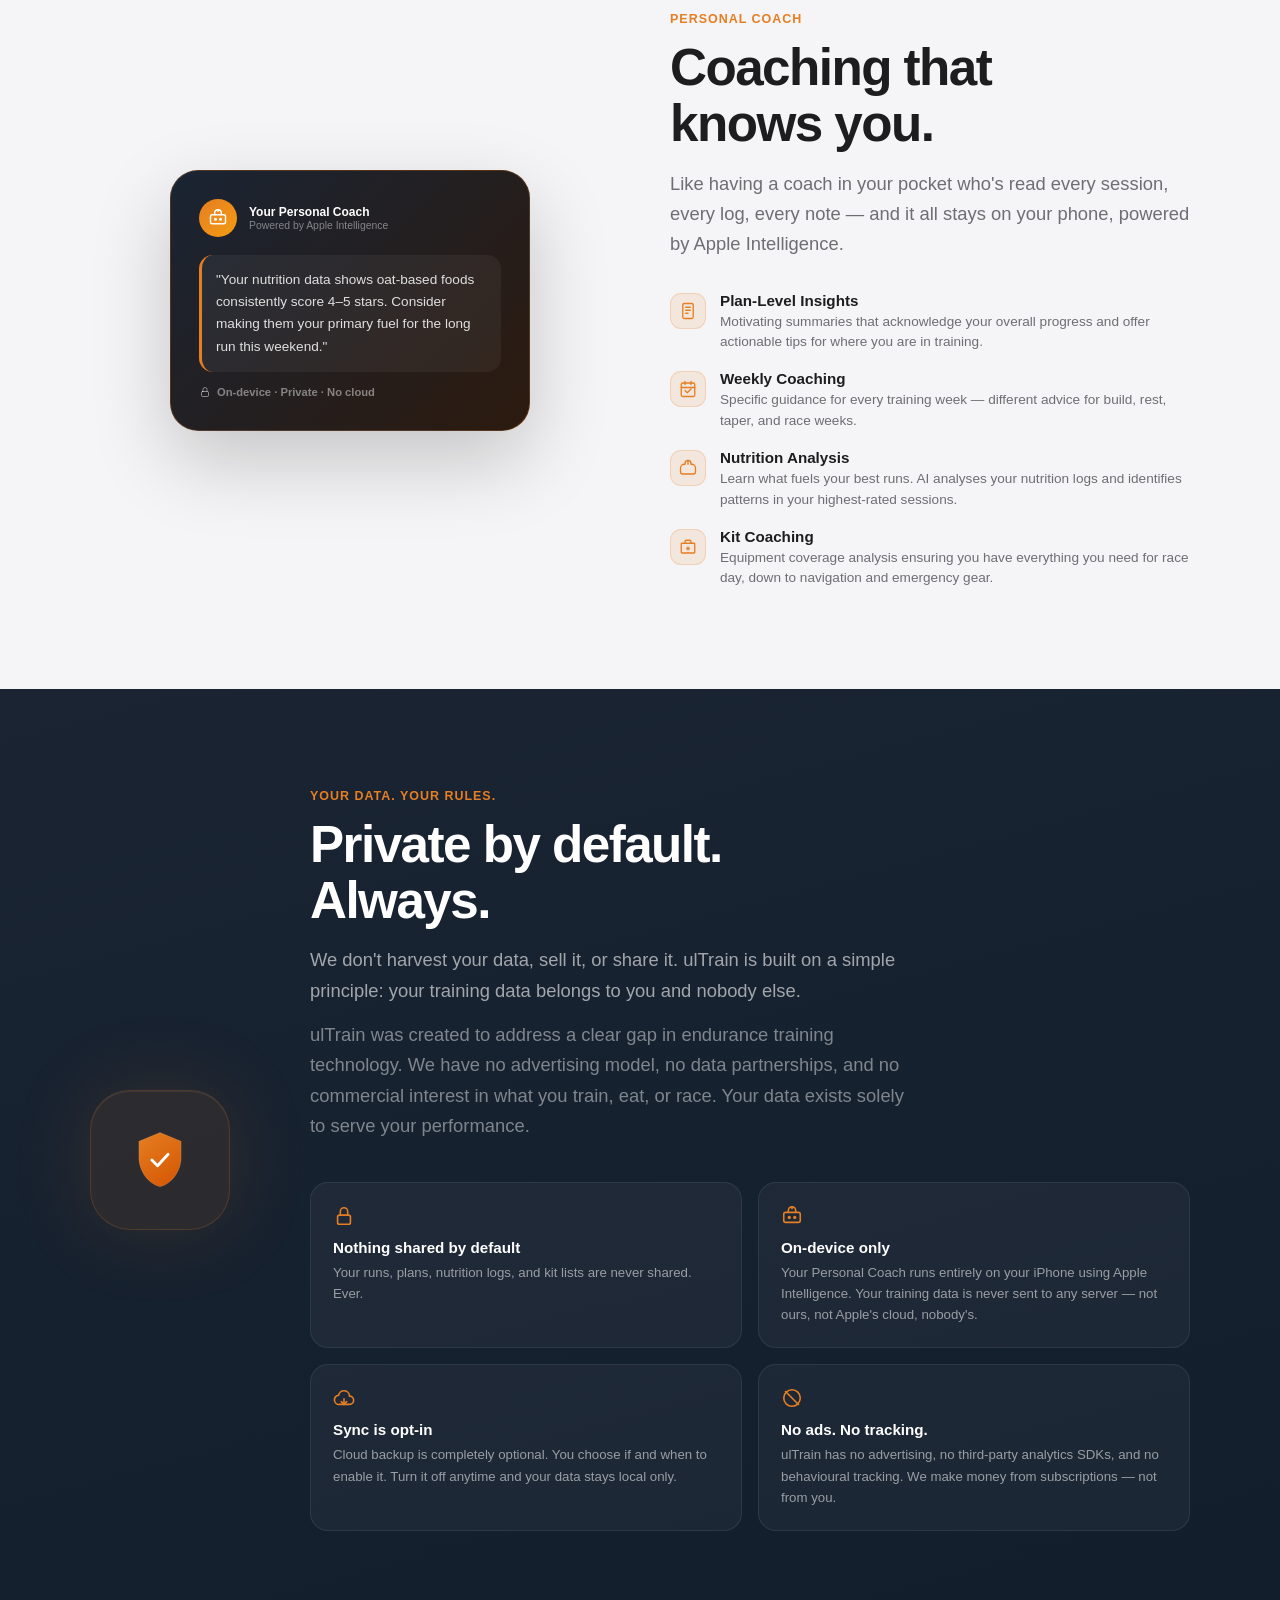
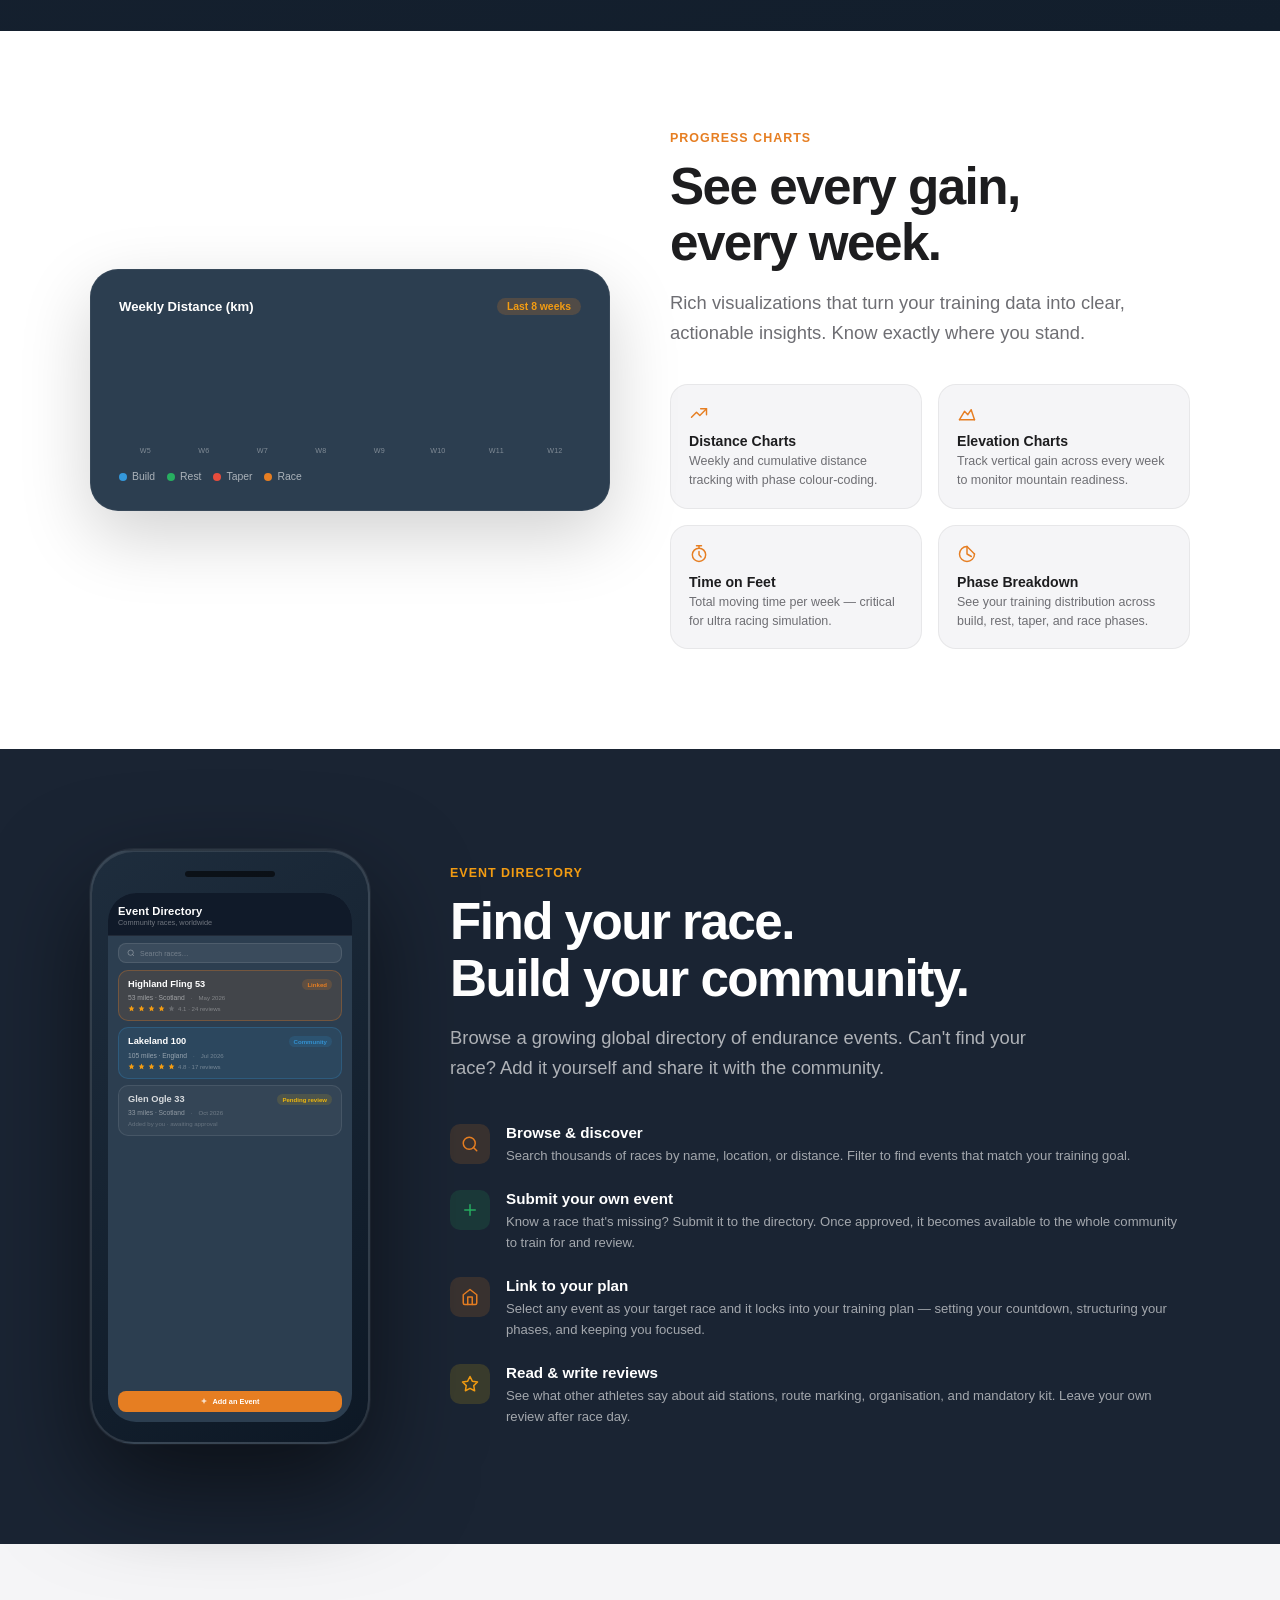
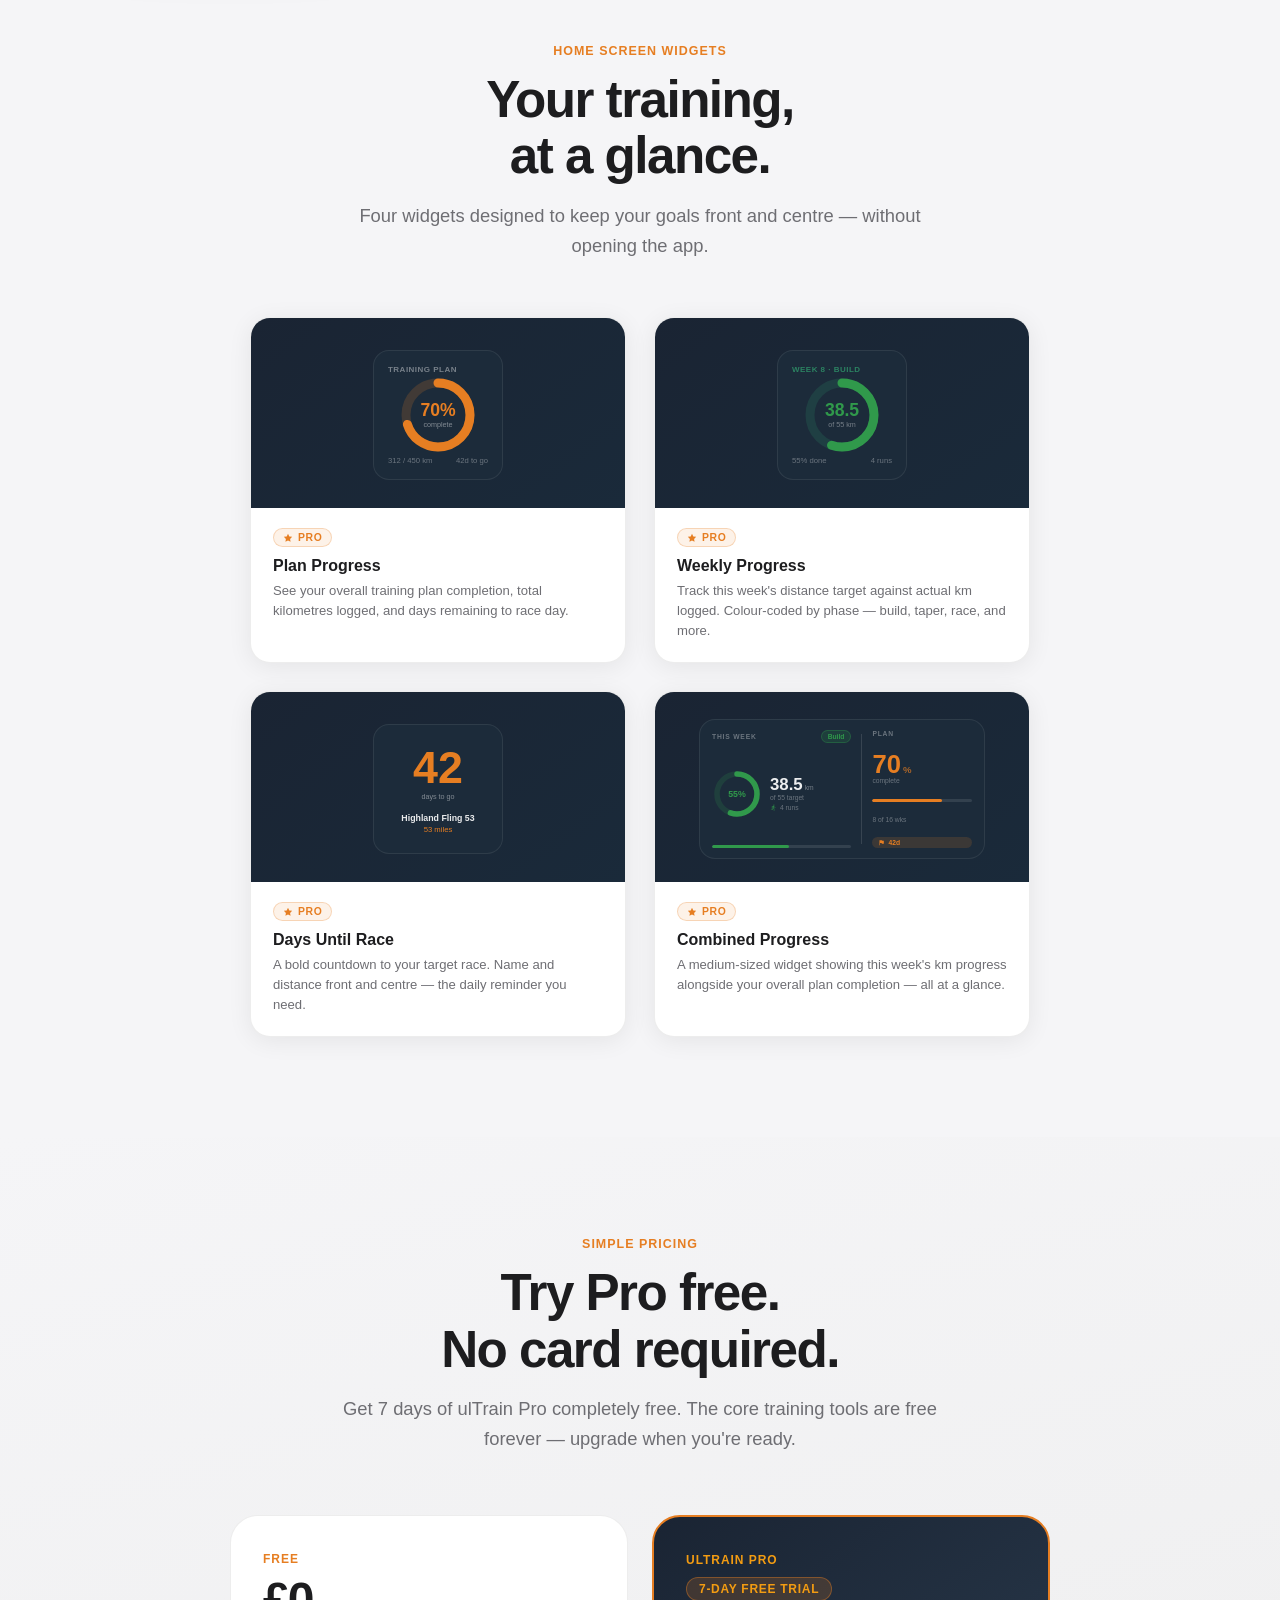
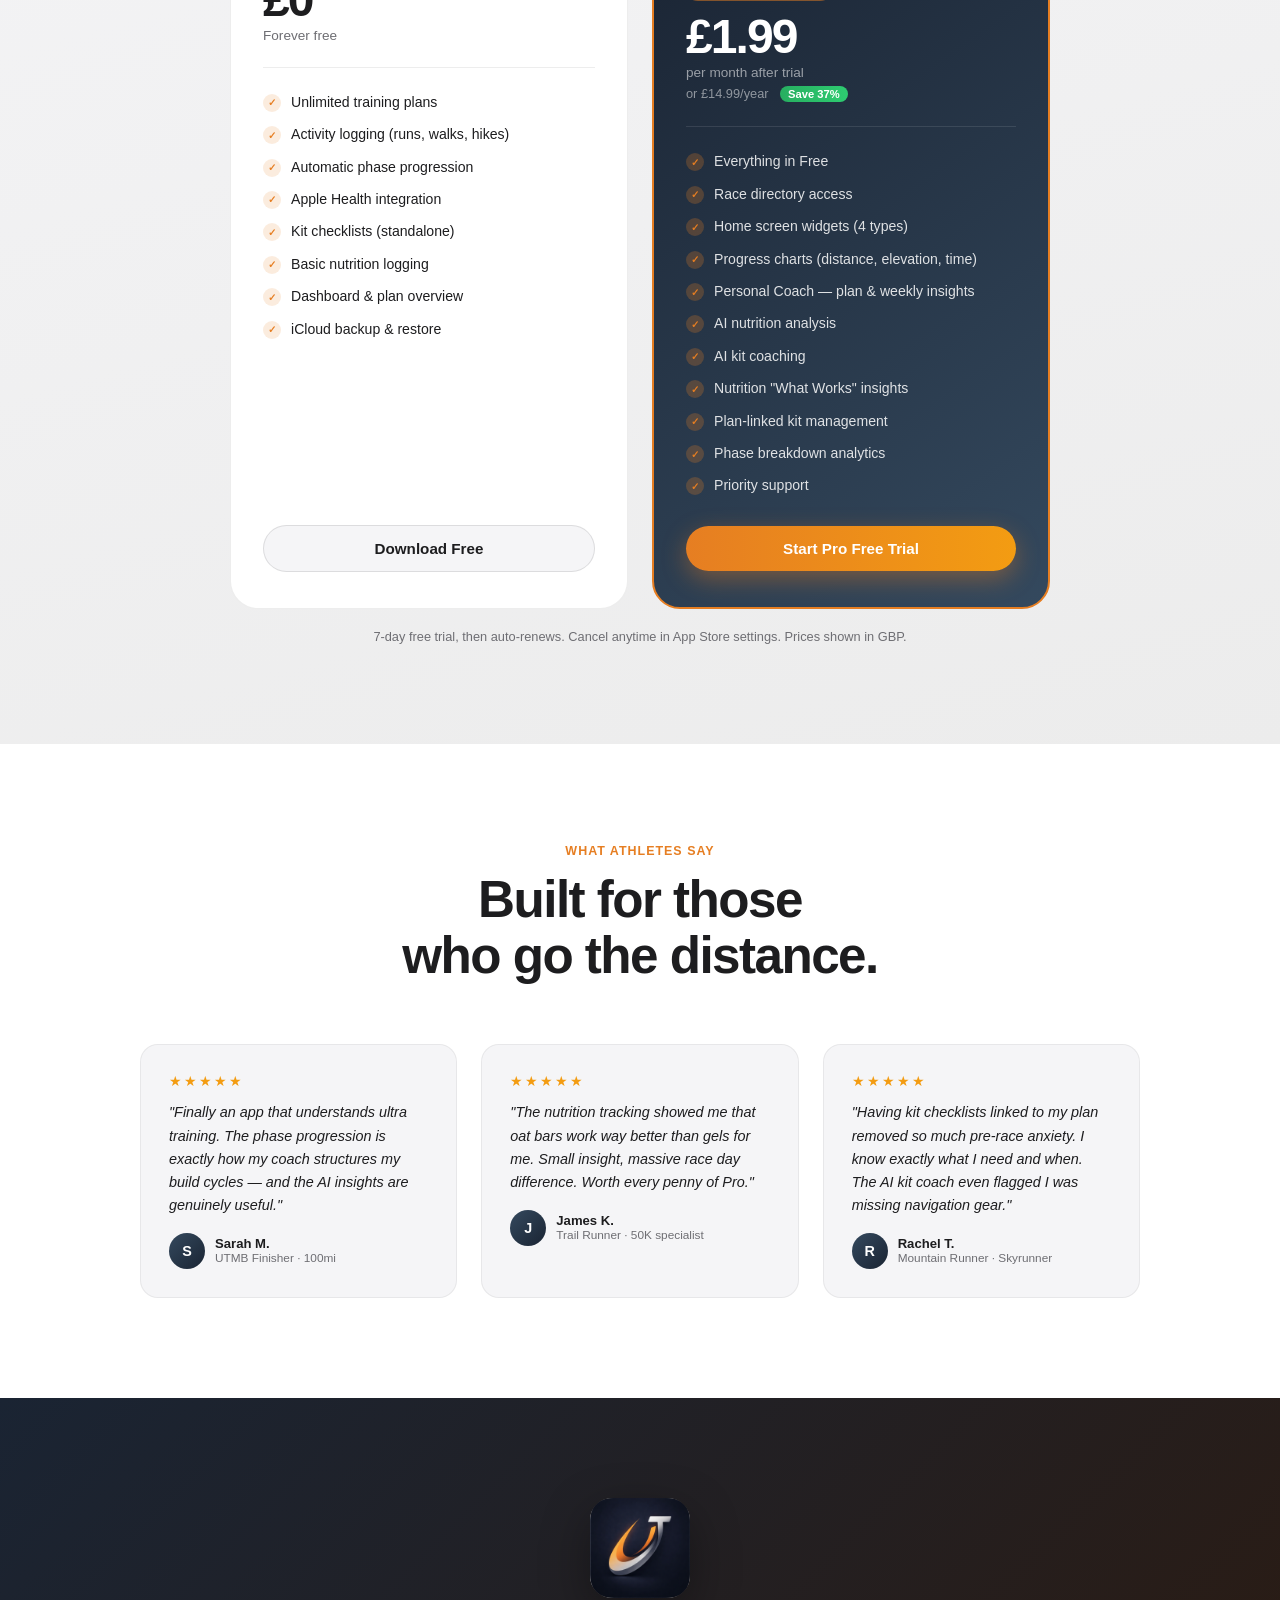
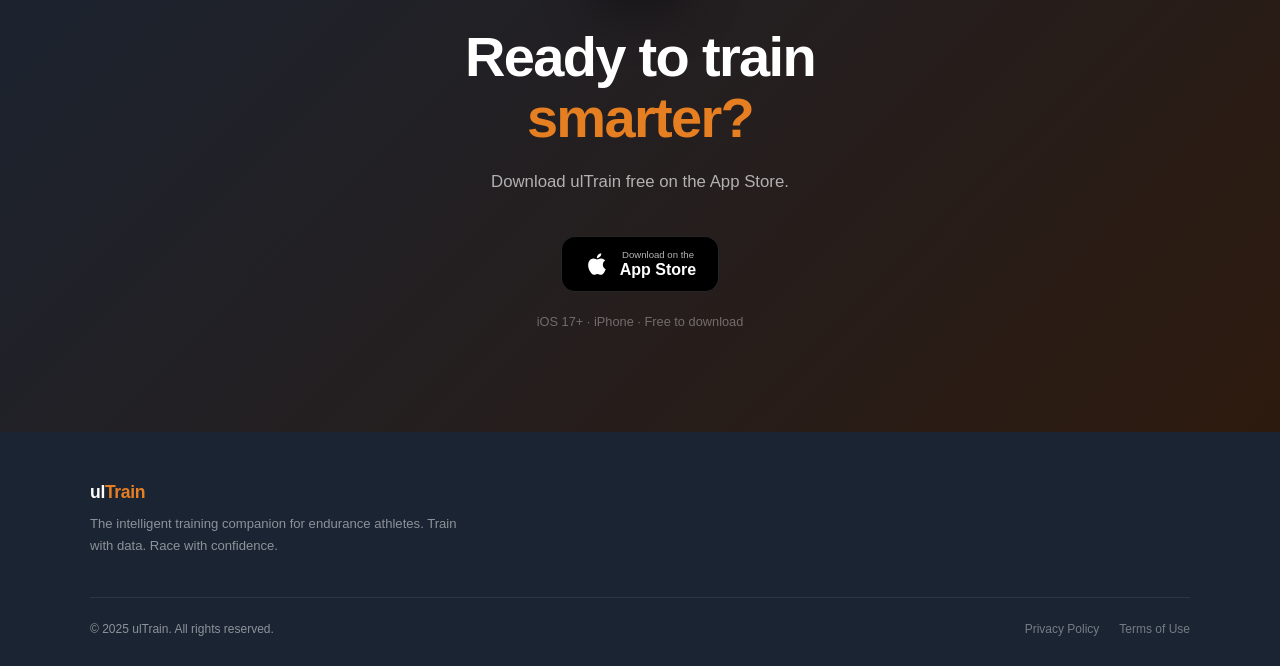
==== commit 19e8156d: "update" ====
--- a/index.html
+++ b/index.html
@@ -507,11 +507,38 @@
     .pf-mini h4 { font-size: 0.88rem; font-weight: 700; color: var(--text-dark); }
     .pf-mini p { font-size: 0.78rem; color: var(--text-gray); margin-top: 3px; line-height: 1.5; }
 
+    /* ─── Events Directory ──────────────────────────────── */
+    .events-section { padding: 100px 5%; background: var(--navy); }
+    .events-inner {
+      max-width: 1100px; margin: 0 auto;
+      display: flex; align-items: center; gap: 80px;
+    }
+    .events-device { flex-shrink: 0; }
+    .events-content { flex: 1; }
+    .events-section .section-eyebrow { color: var(--orange-lt); }
+    .events-section .section-title { color: white; }
+    .events-section .section-sub { color: rgba(255,255,255,0.65); }
+    .events-features { display: flex; flex-direction: column; gap: 24px; margin-top: 40px; }
+    .ef-item { display: flex; align-items: flex-start; gap: 16px; }
+    .ef-icon {
+      width: 40px; height: 40px; border-radius: 10px; flex-shrink: 0;
+      background: rgba(230,126,34,0.15); color: var(--orange);
+      display: flex; align-items: center; justify-content: center;
+    }
+    .ef-icon svg { width: 18px; height: 18px; fill: none; stroke: currentColor; stroke-width: 2; stroke-linecap: round; stroke-linejoin: round; }
+    .ef-item h4 { font-size: 0.95rem; font-weight: 700; color: white; margin-bottom: 4px; }
+    .ef-item p { font-size: 0.82rem; color: rgba(255,255,255,0.6); line-height: 1.6; }
+    @media (max-width: 860px) {
+      .events-inner { flex-direction: column; gap: 48px; align-items: center; }
+      .events-content { text-align: center; }
+      .ef-item { text-align: left; }
+    }
+
     /* ─── Widgets ──────────────────────────────────────── */
     .widgets-section { padding: 100px 5%; background: var(--off-white); }
     .widgets-grid {
-      display: grid; grid-template-columns: repeat(3, 1fr); gap: 28px;
-      max-width: 900px; margin: 56px auto 0;
+      display: grid; grid-template-columns: repeat(2, 1fr); gap: 28px;
+      max-width: 780px; margin: 56px auto 0;
     }
     .widget-card {
       background: white; border-radius: 20px;
@@ -524,7 +551,7 @@
       background: linear-gradient(145deg, var(--navy), #1a2a3a);
       padding: 28px 24px 24px;
       display: flex; justify-content: center; align-items: center;
-      min-height: 190px;
+      height: 190px;
     }
     .wm-inner {
       background: #1c2b3a; border-radius: 16px;
@@ -546,6 +573,30 @@
     .wm-days-label { font-size: 0.45rem; font-weight: 500; color: rgba(255,255,255,0.45); }
     .wm-race-name { font-size: 0.55rem; font-weight: 700; color: rgba(255,255,255,0.9); text-align: center; }
     .wm-race-dist { font-size: 0.48rem; color: var(--orange); text-align: center; }
+    /* medium widget mockup */
+    .wm-inner.medium { width: auto; height: auto; padding: 10px 12px; }
+    .wm-medium { width: 260px; height: 118px; display: flex; flex-direction: row; gap: 10px; }
+    .wm-med-panel { display: flex; flex-direction: column; justify-content: space-between; }
+    .wm-med-panel.week { flex: 1.4; }
+    .wm-med-panel.plan { flex: 1; }
+    .wm-med-divider { width: 1px; background: rgba(255,255,255,0.12); margin: 4px 0; }
+    .wm-med-label { font-size: 0.42rem; font-weight: 800; color: rgba(255,255,255,0.35); text-transform: uppercase; letter-spacing: 0.12em; }
+    .wm-med-ring-row { display: flex; align-items: center; gap: 8px; }
+    .wm-med-ring { position: relative; width: 50px; height: 50px; flex-shrink: 0; }
+    .wm-med-ring svg { width: 50px; height: 50px; transform: rotate(-90deg); }
+    .wm-med-ring-pct { position: absolute; inset: 0; display: flex; align-items: center; justify-content: center; font-size: 0.55rem; font-weight: 700; color: #30994b; }
+    .wm-med-km { font-size: 1.05rem; font-weight: 700; color: rgba(255,255,255,0.92); line-height: 1; }
+    .wm-med-km-unit { font-size: 0.42rem; font-weight: 500; color: rgba(255,255,255,0.4); }
+    .wm-med-km-target { font-size: 0.42rem; color: rgba(255,255,255,0.35); }
+    .wm-med-runs { display: flex; align-items: center; gap: 3px; font-size: 0.42rem; color: rgba(255,255,255,0.35); }
+    .wm-med-bar { height: 3px; border-radius: 2px; background: rgba(255,255,255,0.1); overflow: hidden; }
+    .wm-med-bar-fill { height: 100%; border-radius: 2px; }
+    .wm-med-pct-big { font-size: 1.6rem; font-weight: 900; color: var(--orange); line-height: 1; }
+    .wm-med-pct-pct { font-size: 0.6rem; font-weight: 700; color: rgba(230,126,34,0.7); }
+    .wm-med-complete { font-size: 0.42rem; color: rgba(255,255,255,0.35); }
+    .wm-med-weeks { font-size: 0.42rem; font-weight: 500; color: rgba(255,255,255,0.35); }
+    .wm-med-pill { display: inline-flex; align-items: center; gap: 3px; font-size: 0.42rem; font-weight: 600; color: var(--orange); background: rgba(230,126,34,0.15); border-radius: 10px; padding: 2px 6px; }
+    .wm-phase-pill { font-size: 0.42rem; font-weight: 700; color: #30994b; background: rgba(48,153,75,0.18); border: 0.5px solid rgba(48,153,75,0.35); border-radius: 10px; padding: 2px 6px; }
     .widget-info { padding: 20px 22px 22px; }
     .widget-info h3 { font-size: 1rem; font-weight: 700; color: var(--text-dark); margin-bottom: 6px; }
     .widget-info p { font-size: 0.82rem; color: var(--text-gray); line-height: 1.5; margin: 0; }
@@ -557,7 +608,7 @@
       text-transform: uppercase; letter-spacing: 0.06em;
     }
     @media(max-width:768px) {
-      .widgets-grid { grid-template-columns: 1fr; max-width: 340px; }
+      .widgets-grid { grid-template-columns: 1fr; max-width: 360px; }
     }
 
     /* ─── Pricing ──────────────────────────────────────── */
@@ -572,7 +623,9 @@
       background: white; border-radius: var(--radius-lg);
       padding: 36px 32px; border: 1px solid rgba(0,0,0,0.07);
       transition: transform var(--transition), box-shadow var(--transition);
-    }
+      display: flex; flex-direction: column;
+    }
+    .pricing-card-body { flex: 1; }
     .pricing-card:hover { transform: translateY(-4px); box-shadow: 0 20px 60px rgba(0,0,0,0.1); }
     .pricing-card.pro {
       background: linear-gradient(145deg, var(--navy), var(--navy-lt));
@@ -654,6 +707,14 @@
     }
     .testimonial-name { font-size: 0.82rem; font-weight: 700; color: var(--text-dark); }
     .testimonial-role { font-size: 0.74rem; color: var(--text-gray); }
+
+    /* ─── App Icon ─────────────────────────────────────── */
+    .app-icon-badge {
+      width: 100px; height: 100px;
+      border-radius: 22px;
+      box-shadow: 0 16px 48px rgba(0,0,0,0.35);
+      display: block; margin: 0 auto 28px;
+    }
 
     /* ─── CTA Banner ───────────────────────────────────── */
     .cta-section {
@@ -803,7 +864,8 @@
     <li><a href="#features">Features</a></li>
     <li><a href="#plans">Training Plans</a></li>
     <li><a href="#wizard">Plan Wizard</a></li>
-    <li><a href="#ai">AI Coach</a></li>
+    <li><a href="#events">Events</a></li>
+    <li><a href="#ai">Personal Coach</a></li>
     <li><a href="#privacy">Privacy</a></li>
     <li><a href="#pricing">Pricing</a></li>
   </ul>
@@ -928,8 +990,8 @@
     </div>
     <div class="feature-card">
       <div class="feature-icon"><svg viewBox="0 0 24 24"><rect x="3" y="8" width="18" height="11" rx="2"/><path d="M8 8V6a4 4 0 0 1 8 0v2"/><circle cx="9" cy="13.5" r="1"/><circle cx="15" cy="13.5" r="1"/><line x1="12" y1="2" x2="12" y2="4"/></svg></div>
-      <h3>AI Coach</h3>
-      <p>Personalized coaching insights for every plan, week, nutrition pattern, and kit list — powered entirely on-device by Apple Intelligence. Your data never leaves your phone.</p>
+      <h3>Personal Coach</h3>
+      <p>Personalised coaching insights for every plan, week, nutrition pattern, and kit list — powered entirely on-device by Apple Intelligence. Your data never leaves your phone.</p>
       <span class="feature-badge">Pro Feature</span>
     </div>
     <div class="feature-card">
@@ -1218,7 +1280,7 @@
         <div class="ai-card-header">
           <div class="ai-avatar"><svg viewBox="0 0 24 24"><rect x="3" y="8" width="18" height="11" rx="2"/><path d="M8 8V6a4 4 0 0 1 8 0v2"/><circle cx="9" cy="13.5" r="1"/><circle cx="15" cy="13.5" r="1"/><line x1="12" y1="2" x2="12" y2="4"/></svg></div>
           <div>
-            <div class="ai-label">Your AI Coach</div>
+            <div class="ai-label">Your Personal Coach</div>
             <div class="ai-sublabel">Powered by Apple Intelligence</div>
           </div>
         </div>
@@ -1230,9 +1292,9 @@
     </div>
 
     <div class="ai-content">
-      <div class="section-eyebrow">AI Coach</div>
-      <h2 class="section-title">Coaching that<br>knows your training.</h2>
-      <p class="section-sub">Powered by Apple Intelligence on your device. Your data never leaves your phone — ever.</p>
+      <div class="section-eyebrow">Personal Coach</div>
+      <h2 class="section-title">Coaching that<br>knows you.</h2>
+      <p class="section-sub">Like having a coach in your pocket who's read every session, every log, every note — and it all stays on your phone, powered by Apple Intelligence.</p>
 
       <div class="ai-points">
         <div class="ai-point">
@@ -1298,8 +1360,8 @@
         </div>
         <div class="privacy-pillar">
           <div class="pp-icon"><svg viewBox="0 0 24 24"><rect x="3" y="8" width="18" height="11" rx="2"/><path d="M8 8V6a4 4 0 0 1 8 0v2"/><circle cx="9" cy="13.5" r="1"/><circle cx="15" cy="13.5" r="1"/><line x1="12" y1="2" x2="12" y2="4"/></svg></div>
-          <h4>On-device AI only</h4>
-          <p>The AI Coach runs entirely on your iPhone using Apple Intelligence. Your training data is never sent to any server — not ours, not Apple's cloud, nobody's.</p>
+          <h4>On-device only</h4>
+          <p>Your Personal Coach runs entirely on your iPhone using Apple Intelligence. Your training data is never sent to any server — not ours, not Apple's cloud, nobody's.</p>
         </div>
         <div class="privacy-pillar">
           <div class="pp-icon"><svg viewBox="0 0 24 24"><path d="M18 10a6 6 0 0 0-11.9-1A5 5 0 0 0 7 19h11a4 4 0 0 0 0-9z"/><line x1="12" y1="13" x2="12" y2="19"/><polyline points="9 16 12 19 15 16"/></svg></div>
@@ -1399,12 +1461,158 @@
   </div>
 </section>
 
+<!-- ───────── EVENTS DIRECTORY ───────── -->
+<section class="events-section" id="events">
+  <div class="events-inner">
+
+    <!-- Phone mockup -->
+    <div class="events-device">
+      <div class="phone-frame">
+        <div class="phone-notch"></div>
+        <div class="phone-screen" style="padding:0; overflow:hidden;">
+
+          <!-- Header bar -->
+          <div style="padding:12px 10px 8px; background:rgba(15,25,40,0.95); border-bottom:1px solid rgba(255,255,255,0.07);">
+            <div style="font-size:0.7rem; font-weight:800; color:white; letter-spacing:0.01em;">Event Directory</div>
+            <div style="font-size:0.46rem; color:rgba(255,255,255,0.4); margin-top:1px;">Community races, worldwide</div>
+          </div>
+
+          <!-- Search bar -->
+          <div style="padding:7px 10px;">
+            <div style="background:rgba(255,255,255,0.07); border:1px solid rgba(255,255,255,0.1); border-radius:8px; padding:5px 8px; display:flex; align-items:center; gap:5px;">
+              <svg viewBox="0 0 24 24" style="width:8px;height:8px;stroke:rgba(255,255,255,0.35);fill:none;stroke-width:2.5;flex-shrink:0;"><circle cx="11" cy="11" r="8"/><line x1="21" y1="21" x2="16.65" y2="16.65"/></svg>
+              <span style="font-size:0.44rem; color:rgba(255,255,255,0.3);">Search races…</span>
+            </div>
+          </div>
+
+          <!-- Race cards -->
+          <div style="padding:0 10px; display:flex; flex-direction:column; gap:6px; flex:1; overflow:hidden;">
+
+            <!-- Race 1 — approved, linked to plan -->
+            <div style="background:rgba(230,126,34,0.12); border:1px solid rgba(230,126,34,0.3); border-radius:10px; padding:8px 9px;">
+              <div style="display:flex; justify-content:space-between; align-items:flex-start; margin-bottom:4px;">
+                <div style="font-size:0.58rem; font-weight:700; color:white; line-height:1.2;">Highland Fling 53</div>
+                <div style="font-size:0.38rem; font-weight:700; color:var(--orange); background:rgba(230,126,34,0.18); border-radius:6px; padding:2px 5px; flex-shrink:0;">Linked</div>
+              </div>
+              <div style="display:flex; gap:6px; align-items:center;">
+                <span style="font-size:0.42rem; color:rgba(255,255,255,0.5);">53 miles · Scotland</span>
+                <span style="font-size:0.38rem; color:rgba(255,255,255,0.3);">·</span>
+                <span style="font-size:0.38rem; color:rgba(255,255,255,0.35);">May 2026</span>
+              </div>
+              <div style="display:flex; align-items:center; gap:3px; margin-top:4px;">
+                <svg viewBox="0 0 24 24" style="width:7px;height:7px;fill:#F39C12;"><path d="M12 2l3.09 6.26L22 9.27l-5 4.87 1.18 6.88L12 17.77l-6.18 3.25L7 14.14 2 9.27l6.91-1.01L12 2z"/></svg>
+                <svg viewBox="0 0 24 24" style="width:7px;height:7px;fill:#F39C12;"><path d="M12 2l3.09 6.26L22 9.27l-5 4.87 1.18 6.88L12 17.77l-6.18 3.25L7 14.14 2 9.27l6.91-1.01L12 2z"/></svg>
+                <svg viewBox="0 0 24 24" style="width:7px;height:7px;fill:#F39C12;"><path d="M12 2l3.09 6.26L22 9.27l-5 4.87 1.18 6.88L12 17.77l-6.18 3.25L7 14.14 2 9.27l6.91-1.01L12 2z"/></svg>
+                <svg viewBox="0 0 24 24" style="width:7px;height:7px;fill:#F39C12;"><path d="M12 2l3.09 6.26L22 9.27l-5 4.87 1.18 6.88L12 17.77l-6.18 3.25L7 14.14 2 9.27l6.91-1.01L12 2z"/></svg>
+                <svg viewBox="0 0 24 24" style="width:7px;height:7px;fill:rgba(255,255,255,0.2);"><path d="M12 2l3.09 6.26L22 9.27l-5 4.87 1.18 6.88L12 17.77l-6.18 3.25L7 14.14 2 9.27l6.91-1.01L12 2z"/></svg>
+                <span style="font-size:0.38rem; color:rgba(255,255,255,0.35);">4.1 · 24 reviews</span>
+              </div>
+            </div>
+
+            <!-- Race 2 — community submitted -->
+            <div style="background:rgba(52,152,219,0.1); border:1px solid rgba(52,152,219,0.25); border-radius:10px; padding:8px 9px;">
+              <div style="display:flex; justify-content:space-between; align-items:flex-start; margin-bottom:4px;">
+                <div style="font-size:0.58rem; font-weight:700; color:white; line-height:1.2;">Lakeland 100</div>
+                <div style="font-size:0.38rem; font-weight:600; color:rgba(52,152,219,0.9); background:rgba(52,152,219,0.15); border-radius:6px; padding:2px 5px; flex-shrink:0;">Community</div>
+              </div>
+              <div style="display:flex; gap:6px; align-items:center;">
+                <span style="font-size:0.42rem; color:rgba(255,255,255,0.5);">105 miles · England</span>
+                <span style="font-size:0.38rem; color:rgba(255,255,255,0.3);">·</span>
+                <span style="font-size:0.38rem; color:rgba(255,255,255,0.35);">Jul 2026</span>
+              </div>
+              <div style="display:flex; align-items:center; gap:3px; margin-top:4px;">
+                <svg viewBox="0 0 24 24" style="width:7px;height:7px;fill:#F39C12;"><path d="M12 2l3.09 6.26L22 9.27l-5 4.87 1.18 6.88L12 17.77l-6.18 3.25L7 14.14 2 9.27l6.91-1.01L12 2z"/></svg>
+                <svg viewBox="0 0 24 24" style="width:7px;height:7px;fill:#F39C12;"><path d="M12 2l3.09 6.26L22 9.27l-5 4.87 1.18 6.88L12 17.77l-6.18 3.25L7 14.14 2 9.27l6.91-1.01L12 2z"/></svg>
+                <svg viewBox="0 0 24 24" style="width:7px;height:7px;fill:#F39C12;"><path d="M12 2l3.09 6.26L22 9.27l-5 4.87 1.18 6.88L12 17.77l-6.18 3.25L7 14.14 2 9.27l6.91-1.01L12 2z"/></svg>
+                <svg viewBox="0 0 24 24" style="width:7px;height:7px;fill:#F39C12;"><path d="M12 2l3.09 6.26L22 9.27l-5 4.87 1.18 6.88L12 17.77l-6.18 3.25L7 14.14 2 9.27l6.91-1.01L12 2z"/></svg>
+                <svg viewBox="0 0 24 24" style="width:7px;height:7px;fill:#F39C12;"><path d="M12 2l3.09 6.26L22 9.27l-5 4.87 1.18 6.88L12 17.77l-6.18 3.25L7 14.14 2 9.27l6.91-1.01L12 2z"/></svg>
+                <span style="font-size:0.38rem; color:rgba(255,255,255,0.35);">4.8 · 17 reviews</span>
+              </div>
+            </div>
+
+            <!-- Race 3 — user submitted, pending -->
+            <div style="background:rgba(255,255,255,0.04); border:1px solid rgba(255,255,255,0.09); border-radius:10px; padding:8px 9px;">
+              <div style="display:flex; justify-content:space-between; align-items:flex-start; margin-bottom:4px;">
+                <div style="font-size:0.58rem; font-weight:700; color:rgba(255,255,255,0.8); line-height:1.2;">Glen Ogle 33</div>
+                <div style="font-size:0.38rem; font-weight:600; color:rgba(255,193,7,0.9); background:rgba(255,193,7,0.12); border-radius:6px; padding:2px 5px; flex-shrink:0;">Pending review</div>
+              </div>
+              <div style="display:flex; gap:6px; align-items:center;">
+                <span style="font-size:0.42rem; color:rgba(255,255,255,0.45);">33 miles · Scotland</span>
+                <span style="font-size:0.38rem; color:rgba(255,255,255,0.3);">·</span>
+                <span style="font-size:0.38rem; color:rgba(255,255,255,0.3);">Oct 2026</span>
+              </div>
+              <div style="font-size:0.38rem; color:rgba(255,255,255,0.25); margin-top:4px;">Added by you · awaiting approval</div>
+            </div>
+
+          </div>
+
+          <!-- Add button -->
+          <div style="padding:8px 10px 10px;">
+            <div style="background:var(--orange); border-radius:8px; padding:6px; display:flex; align-items:center; justify-content:center; gap:4px;">
+              <svg viewBox="0 0 24 24" style="width:8px;height:8px;stroke:white;fill:none;stroke-width:3;"><line x1="12" y1="5" x2="12" y2="19"/><line x1="5" y1="12" x2="19" y2="12"/></svg>
+              <span style="font-size:0.46rem; font-weight:700; color:white;">Add an Event</span>
+            </div>
+          </div>
+
+        </div>
+      </div>
+    </div>
+
+    <!-- Content -->
+    <div class="events-content">
+      <div class="section-eyebrow">Event Directory</div>
+      <h2 class="section-title">Find your race.<br>Build your community.</h2>
+      <p class="section-sub">Browse a growing global directory of endurance events. Can't find your race? Add it yourself and share it with the community.</p>
+
+      <div class="events-features">
+        <div class="ef-item">
+          <div class="ef-icon">
+            <svg viewBox="0 0 24 24"><circle cx="11" cy="11" r="8"/><line x1="21" y1="21" x2="16.65" y2="16.65"/></svg>
+          </div>
+          <div>
+            <h4>Browse &amp; discover</h4>
+            <p>Search thousands of races by name, location, or distance. Filter to find events that match your training goal.</p>
+          </div>
+        </div>
+        <div class="ef-item">
+          <div class="ef-icon" style="background:rgba(39,174,96,0.15);color:#27ae60;">
+            <svg viewBox="0 0 24 24"><line x1="12" y1="5" x2="12" y2="19"/><line x1="5" y1="12" x2="19" y2="12"/></svg>
+          </div>
+          <div>
+            <h4>Submit your own event</h4>
+            <p>Know a race that's missing? Submit it to the directory. Once approved, it becomes available to the whole community to train for and review.</p>
+          </div>
+        </div>
+        <div class="ef-item">
+          <div class="ef-icon" style="background:rgba(230,126,34,0.15);color:var(--orange);">
+            <svg viewBox="0 0 24 24"><path d="M3 9l9-7 9 7v11a2 2 0 0 1-2 2H5a2 2 0 0 1-2-2z"/><polyline points="9 22 9 12 15 12 15 22"/></svg>
+          </div>
+          <div>
+            <h4>Link to your plan</h4>
+            <p>Select any event as your target race and it locks into your training plan — setting your countdown, structuring your phases, and keeping you focused.</p>
+          </div>
+        </div>
+        <div class="ef-item">
+          <div class="ef-icon" style="background:rgba(241,196,15,0.15);color:#F39C12;">
+            <svg viewBox="0 0 24 24"><path d="M12 2l3.09 6.26L22 9.27l-5 4.87 1.18 6.88L12 17.77l-6.18 3.25L7 14.14 2 9.27l6.91-1.01L12 2z"/></svg>
+          </div>
+          <div>
+            <h4>Read &amp; write reviews</h4>
+            <p>See what other athletes say about aid stations, route marking, organisation, and mandatory kit. Leave your own review after race day.</p>
+          </div>
+        </div>
+      </div>
+    </div>
+
+  </div>
+</section>
+
 <!-- ───────── WIDGETS ───────── -->
 <section class="widgets-section" id="widgets">
   <div class="center">
     <div class="section-eyebrow">Home Screen Widgets</div>
     <h2 class="section-title">Your training,<br>at a glance.</h2>
-    <p class="section-sub">Three widgets designed to keep your goals front and centre — without opening the app.</p>
+    <p class="section-sub">Four widgets designed to keep your goals front and centre — without opening the app.</p>
   </div>
   <div class="widgets-grid">
 
@@ -1476,6 +1684,66 @@
       </div>
     </div>
 
+    <!-- Combined Progress (Medium) -->
+    <div class="widget-card">
+      <div class="widget-mockup">
+        <div class="wm-inner medium">
+          <div class="wm-medium">
+            <!-- Left panel: this week -->
+            <div class="wm-med-panel week">
+              <div style="display:flex; align-items:center; justify-content:space-between;">
+                <span class="wm-med-label">This Week</span>
+                <span class="wm-phase-pill">Build</span>
+              </div>
+              <div class="wm-med-ring-row">
+                <div class="wm-med-ring">
+                  <svg viewBox="0 0 50 50">
+                    <circle cx="25" cy="25" r="20" fill="none" stroke="rgba(48,153,75,0.18)" stroke-width="5.5"/>
+                    <circle cx="25" cy="25" r="20" fill="none" stroke="#30994b" stroke-width="5.5" stroke-linecap="round" stroke-dasharray="125.6" stroke-dashoffset="56.5"/>
+                  </svg>
+                  <div class="wm-med-ring-pct">55%</div>
+                </div>
+                <div>
+                  <div style="display:flex; align-items:baseline; gap:2px;">
+                    <span class="wm-med-km">38.5</span><span class="wm-med-km-unit">km</span>
+                  </div>
+                  <div class="wm-med-km-target">of 55 target</div>
+                  <div class="wm-med-runs" style="margin-top:3px;">
+                    <svg viewBox="0 0 24 24" style="width:7px;height:7px;fill:rgba(48,153,75,0.8);"><path d="M13.49 5.48c1.1 0 2-.9 2-2s-.9-2-2-2-2 .9-2 2 .9 2 2 2zm-3.6 13.9l1-4.4 2.1 2v6h2v-7.5l-2.1-2 .6-3c1.3 1.5 3.3 2.5 5.5 2.5v-2c-1.9 0-3.5-1-4.3-2.4l-1-1.6c-.4-.6-1-1-1.7-1-.3 0-.5.1-.8.1l-5.2 2.2v4.7h2v-3.4l1.8-.7-1.6 8.1-4.9-1-.4 2 7 1.4z"/></svg>
+                    4 runs
+                  </div>
+                </div>
+              </div>
+              <div class="wm-med-bar"><div class="wm-med-bar-fill" style="width:55%; background:#30994b;"></div></div>
+            </div>
+            <!-- Divider -->
+            <div class="wm-med-divider"></div>
+            <!-- Right panel: plan -->
+            <div class="wm-med-panel plan">
+              <span class="wm-med-label">Plan</span>
+              <div>
+                <div style="display:flex; align-items:baseline; gap:2px;">
+                  <span class="wm-med-pct-big">70</span><span class="wm-med-pct-pct">%</span>
+                </div>
+                <div class="wm-med-complete">complete</div>
+              </div>
+              <div class="wm-med-bar"><div class="wm-med-bar-fill" style="width:70%; background:#E67E22;"></div></div>
+              <div class="wm-med-weeks">8 of 16 wks</div>
+              <div class="wm-med-pill">
+                <svg viewBox="0 0 24 24" style="width:7px;height:7px;fill:currentColor;"><path d="M14.4 6L14 4H5v17h2v-7h5.6l.4 2h7V6z"/></svg>
+                42d
+              </div>
+            </div>
+          </div>
+        </div>
+      </div>
+      <div class="widget-info">
+        <div class="widget-pro-badge"><svg viewBox="0 0 24 24" style="width:10px;height:10px;fill:currentColor"><path d="M12 2l3.09 6.26L22 9.27l-5 4.87 1.18 6.88L12 17.77l-6.18 3.25L7 14.14 2 9.27l6.91-1.01L12 2z"/></svg> Pro</div>
+        <h3>Combined Progress</h3>
+        <p>A medium-sized widget showing this week's km progress alongside your overall plan completion — all at a glance.</p>
+      </div>
+    </div>
+
   </div>
 </section>
 
@@ -1483,54 +1751,59 @@
 <section class="pricing-section" id="pricing">
   <div class="center">
     <div class="section-eyebrow">Simple Pricing</div>
-    <h2 class="section-title">Start free.<br>Go pro when you're ready.</h2>
-    <p class="section-sub">The core training tools are free forever. Unlock powerful analytics, AI coaching, and more with Pro.</p>
+    <h2 class="section-title">Try Pro free.<br>No card required.</h2>
+    <p class="section-sub">Get 7 days of ulTrain Pro completely free. The core training tools are free forever — upgrade when you're ready.</p>
   </div>
 
   <div class="pricing-grid">
     <!-- Free -->
     <div class="pricing-card">
-      <div class="pricing-tier">Free</div>
-      <div class="pricing-price">£0</div>
-      <div class="pricing-period">Forever free</div>
-      <div class="pricing-divider"></div>
-      <div class="pricing-features">
-        <div class="pf-row"><div class="pf-check">✓</div><span>Unlimited training plans</span></div>
-        <div class="pf-row"><div class="pf-check">✓</div><span>Activity logging (runs, walks, hikes)</span></div>
-        <div class="pf-row"><div class="pf-check">✓</div><span>Automatic phase progression</span></div>
-        <div class="pf-row"><div class="pf-check">✓</div><span>Apple Health integration</span></div>
-        <div class="pf-row"><div class="pf-check">✓</div><span>Kit checklists (standalone)</span></div>
-        <div class="pf-row"><div class="pf-check">✓</div><span>Basic nutrition logging</span></div>
-        <div class="pf-row"><div class="pf-check">✓</div><span>Dashboard & plan overview</span></div>
-        <div class="pf-row"><div class="pf-check">✓</div><span>iCloud backup & restore</span></div>
+      <div class="pricing-card-body">
+        <div class="pricing-tier">Free</div>
+        <div class="pricing-price">£0</div>
+        <div class="pricing-period">Forever free</div>
+        <div class="pricing-divider"></div>
+        <div class="pricing-features">
+          <div class="pf-row"><div class="pf-check">✓</div><span>Unlimited training plans</span></div>
+          <div class="pf-row"><div class="pf-check">✓</div><span>Activity logging (runs, walks, hikes)</span></div>
+          <div class="pf-row"><div class="pf-check">✓</div><span>Automatic phase progression</span></div>
+          <div class="pf-row"><div class="pf-check">✓</div><span>Apple Health integration</span></div>
+          <div class="pf-row"><div class="pf-check">✓</div><span>Kit checklists (standalone)</span></div>
+          <div class="pf-row"><div class="pf-check">✓</div><span>Basic nutrition logging</span></div>
+          <div class="pf-row"><div class="pf-check">✓</div><span>Dashboard & plan overview</span></div>
+          <div class="pf-row"><div class="pf-check">✓</div><span>iCloud backup & restore</span></div>
+        </div>
       </div>
       <a href="#download" class="pricing-cta free">Download Free</a>
     </div>
 
     <!-- Pro -->
     <div class="pricing-card pro">
-      <div class="pricing-tier">ulTrain Pro</div>
-      <div class="pricing-price">£0.99</div>
-      <div class="pricing-period">per month</div>
-      <div class="pricing-alt">or £9.99/year <span class="savings-badge">Save 16%</span></div>
-      <div class="pricing-divider"></div>
-      <div class="pricing-features">
-        <div class="pf-row"><div class="pf-check">✓</div><span>Everything in Free</span></div>
-        <div class="pf-row"><div class="pf-check">✓</div><span>Race directory access</span></div>
-        <div class="pf-row"><div class="pf-check">✓</div><span>Home screen widgets (3 types)</span></div>
-        <div class="pf-row"><div class="pf-check">✓</div><span>Progress charts (distance, elevation, time)</span></div>
-        <div class="pf-row"><div class="pf-check">✓</div><span>AI Coach — plan & weekly insights</span></div>
-        <div class="pf-row"><div class="pf-check">✓</div><span>AI nutrition analysis</span></div>
-        <div class="pf-row"><div class="pf-check">✓</div><span>AI kit coaching</span></div>
-        <div class="pf-row"><div class="pf-check">✓</div><span>Nutrition "What Works" insights</span></div>
-        <div class="pf-row"><div class="pf-check">✓</div><span>Plan-linked kit management</span></div>
-        <div class="pf-row"><div class="pf-check">✓</div><span>Phase breakdown analytics</span></div>
-        <div class="pf-row"><div class="pf-check">✓</div><span>Priority support</span></div>
+      <div class="pricing-card-body">
+        <div class="pricing-tier">ulTrain Pro</div>
+        <div style="display:inline-flex;align-items:center;gap:8px;background:rgba(230,126,34,0.18);border:1px solid rgba(230,126,34,0.4);color:#F39C12;font-size:0.75rem;font-weight:700;letter-spacing:0.06em;text-transform:uppercase;padding:4px 12px;border-radius:20px;margin-bottom:12px;">7-Day Free Trial</div>
+        <div class="pricing-price">£1.99</div>
+        <div class="pricing-period">per month after trial</div>
+        <div class="pricing-alt">or £14.99/year <span class="savings-badge">Save 37%</span></div>
+        <div class="pricing-divider"></div>
+        <div class="pricing-features">
+          <div class="pf-row"><div class="pf-check">✓</div><span>Everything in Free</span></div>
+          <div class="pf-row"><div class="pf-check">✓</div><span>Race directory access</span></div>
+          <div class="pf-row"><div class="pf-check">✓</div><span>Home screen widgets (4 types)</span></div>
+          <div class="pf-row"><div class="pf-check">✓</div><span>Progress charts (distance, elevation, time)</span></div>
+          <div class="pf-row"><div class="pf-check">✓</div><span>Personal Coach — plan & weekly insights</span></div>
+          <div class="pf-row"><div class="pf-check">✓</div><span>AI nutrition analysis</span></div>
+          <div class="pf-row"><div class="pf-check">✓</div><span>AI kit coaching</span></div>
+          <div class="pf-row"><div class="pf-check">✓</div><span>Nutrition "What Works" insights</span></div>
+          <div class="pf-row"><div class="pf-check">✓</div><span>Plan-linked kit management</span></div>
+          <div class="pf-row"><div class="pf-check">✓</div><span>Phase breakdown analytics</span></div>
+          <div class="pf-row"><div class="pf-check">✓</div><span>Priority support</span></div>
+        </div>
       </div>
       <a href="#download" class="pricing-cta paid">Start Pro Free Trial</a>
     </div>
   </div>
-  <p class="pricing-note">Prices shown in GBP. Subscriptions managed via App Store. Cancel anytime.</p>
+  <p class="pricing-note">7-day free trial, then auto-renews. Cancel anytime in App Store settings. Prices shown in GBP.</p>
 </section>
 
 <!-- ───────── SOCIAL PROOF ───────── -->
@@ -1580,6 +1853,7 @@
 <!-- ───────── DOWNLOAD CTA ───────── -->
 <section class="cta-section" id="download">
   <div class="hero-glow hero-glow-1" style="opacity:0.2; top:-200px; right:-200px;"></div>
+  <img src="app-icon.png" alt="ulTrain app icon" class="app-icon-badge">
   <h2>Ready to train<br><span>smarter?</span></h2>
   <p>Download ulTrain free on the App Store.</p>
   <div class="hero-actions">
@@ -1604,6 +1878,10 @@
   </div>
   <div class="footer-bottom">
     <div>© 2025 ulTrain. All rights reserved.</div>
+    <div class="footer-legal">
+      <a href="privacy.html">Privacy Policy</a>
+      <a href="terms.html">Terms of Use</a>
+    </div>
   </div>
 </footer>
 
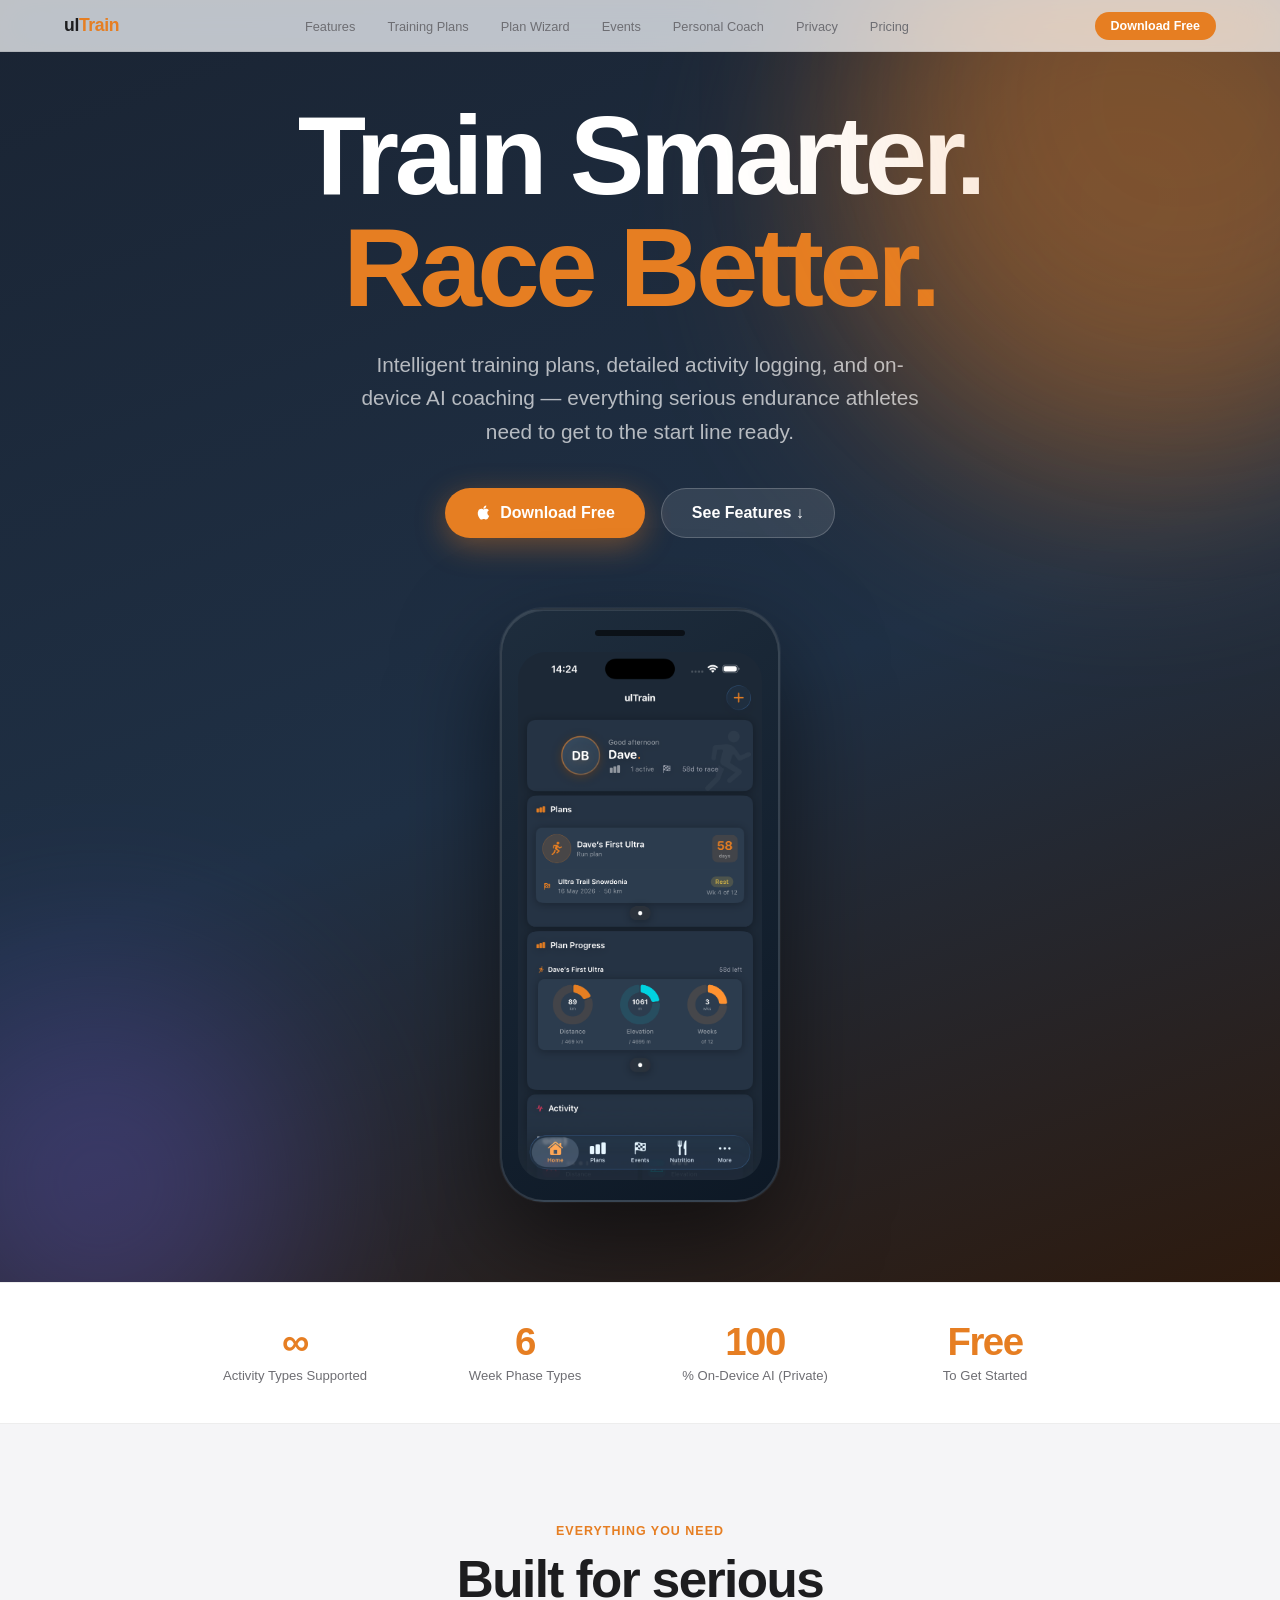
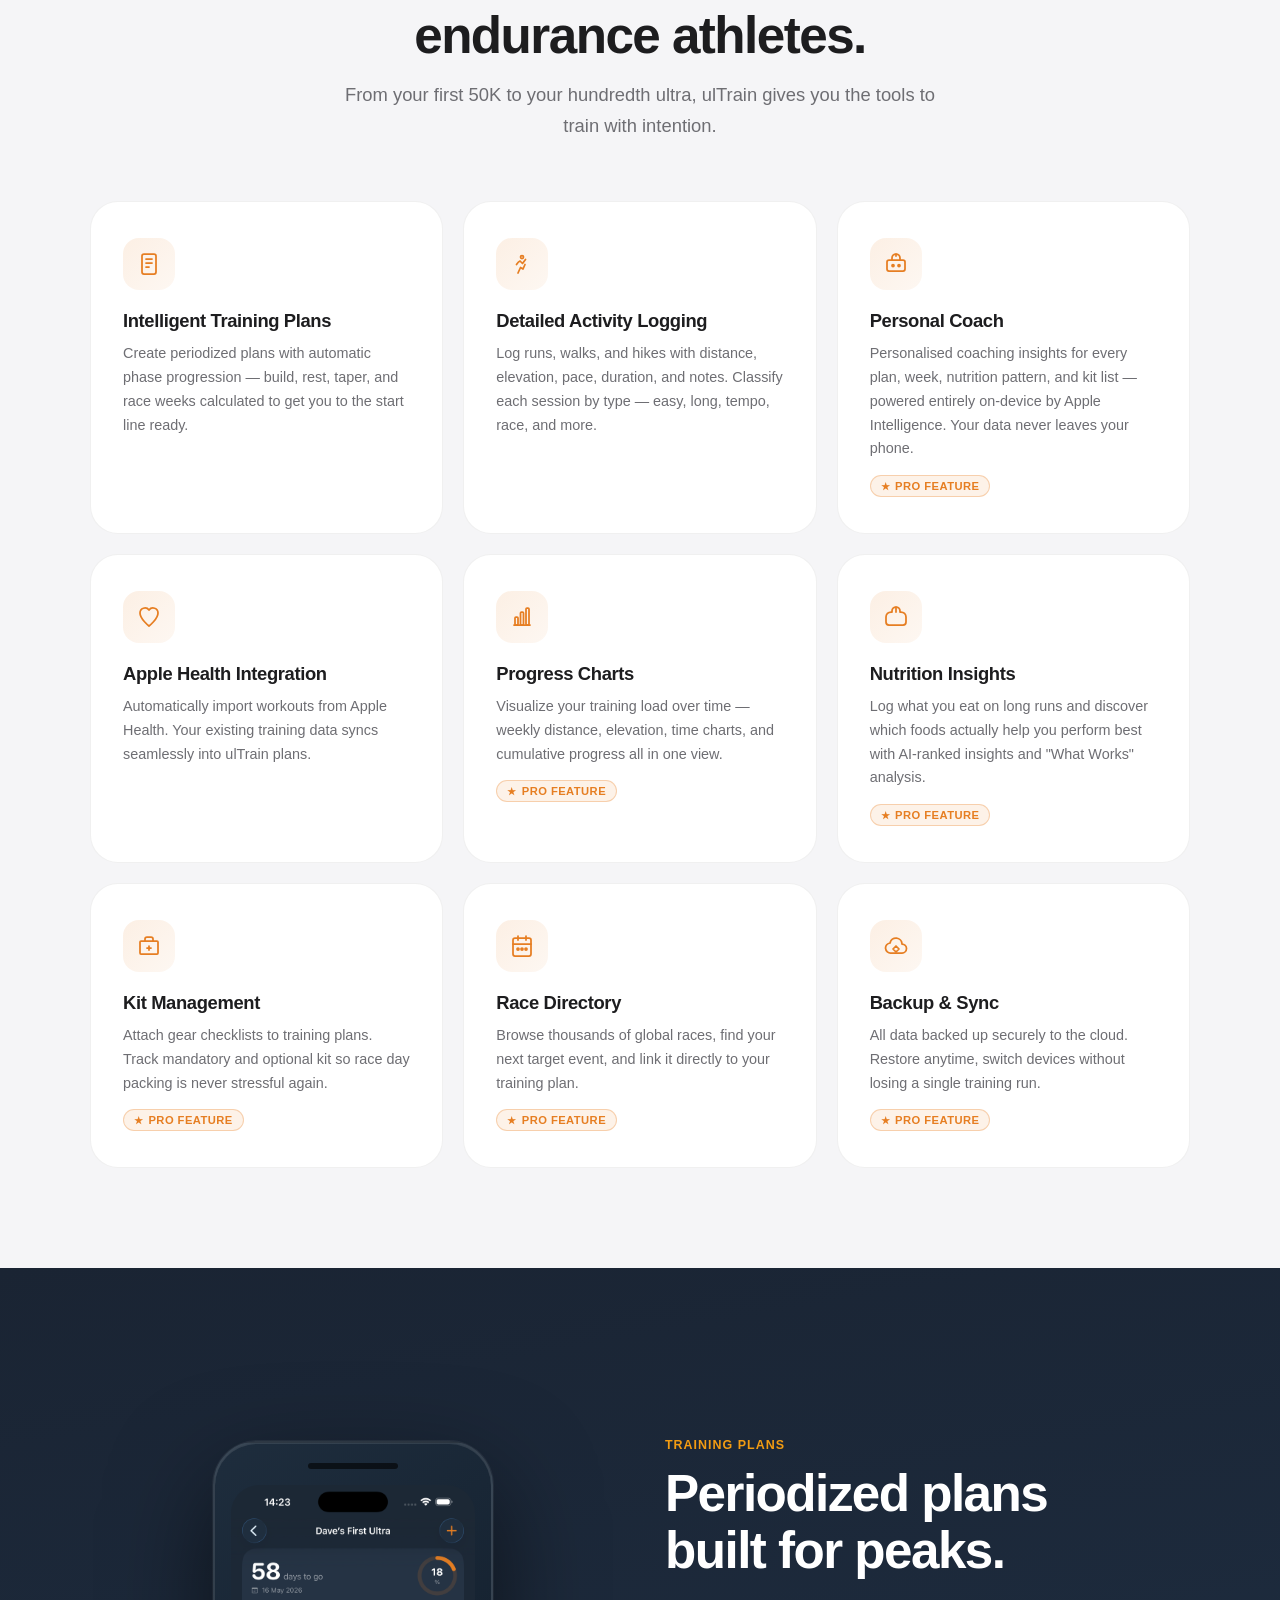
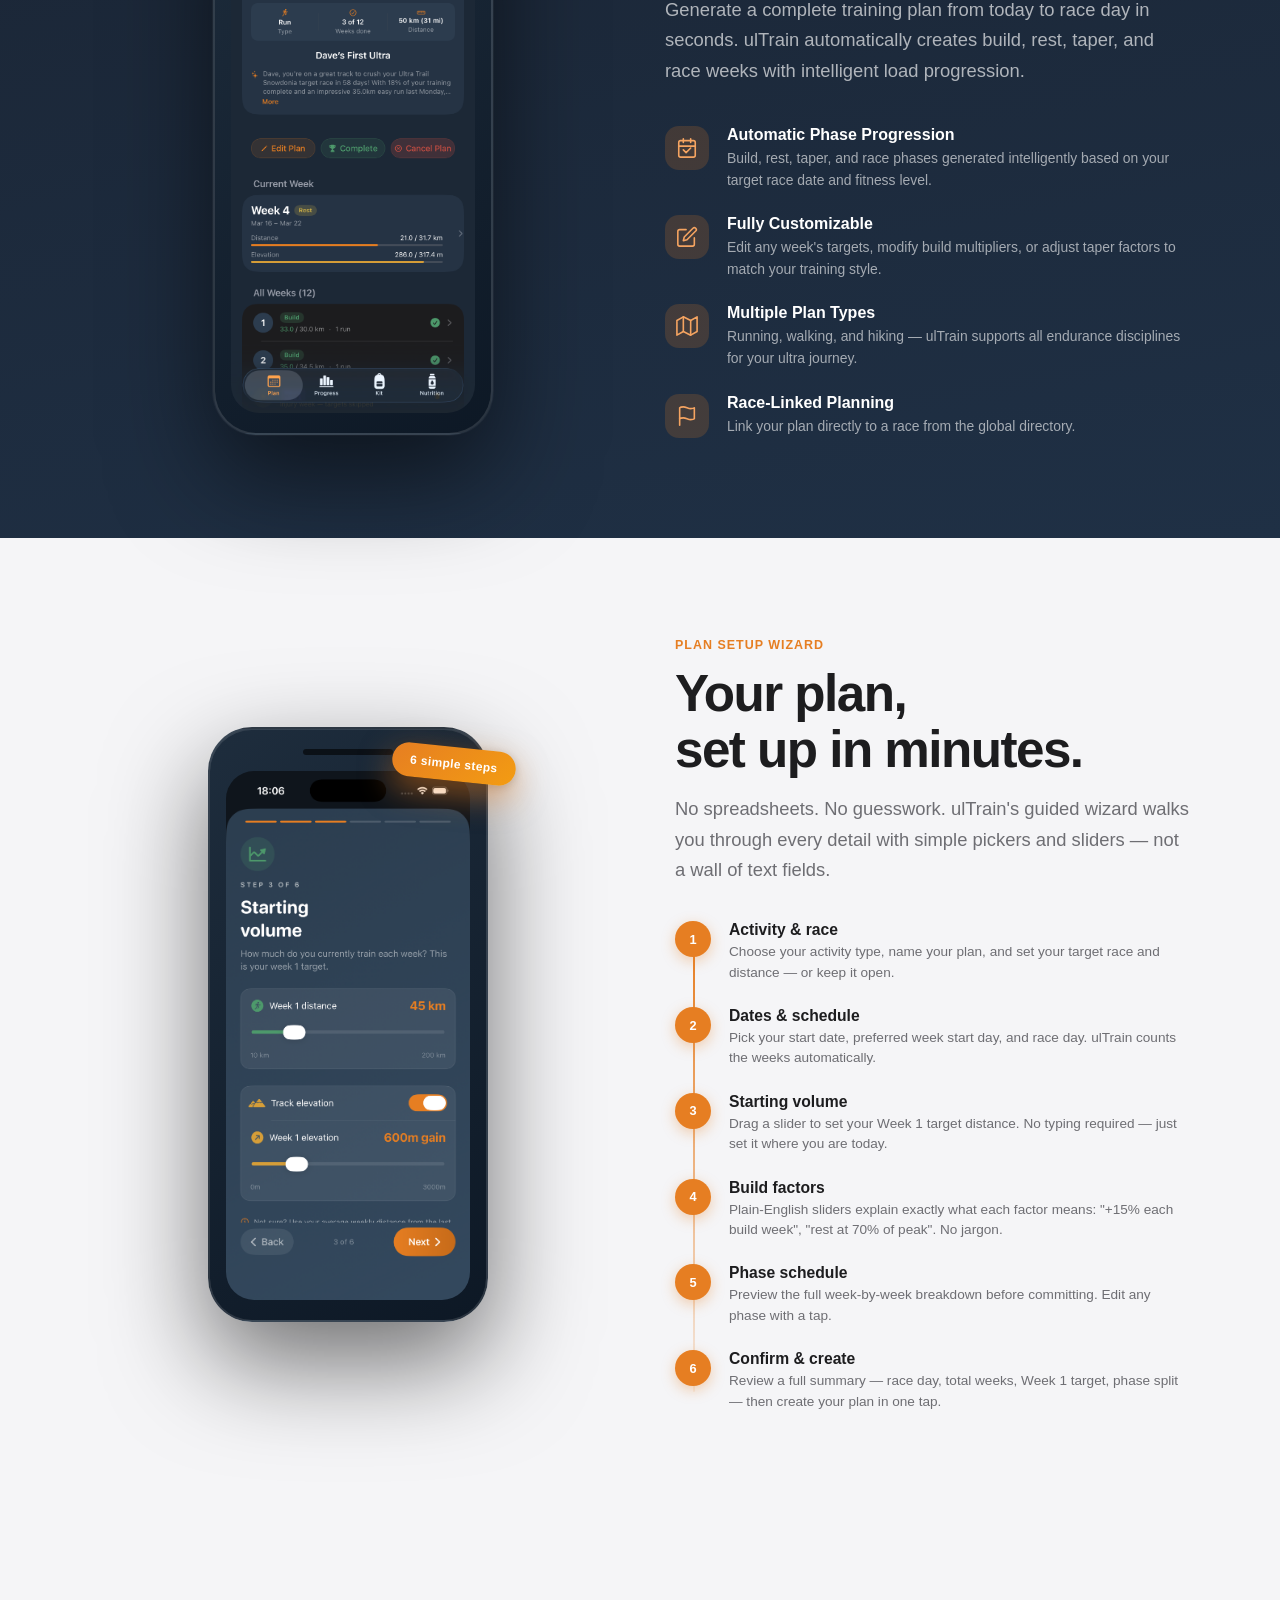
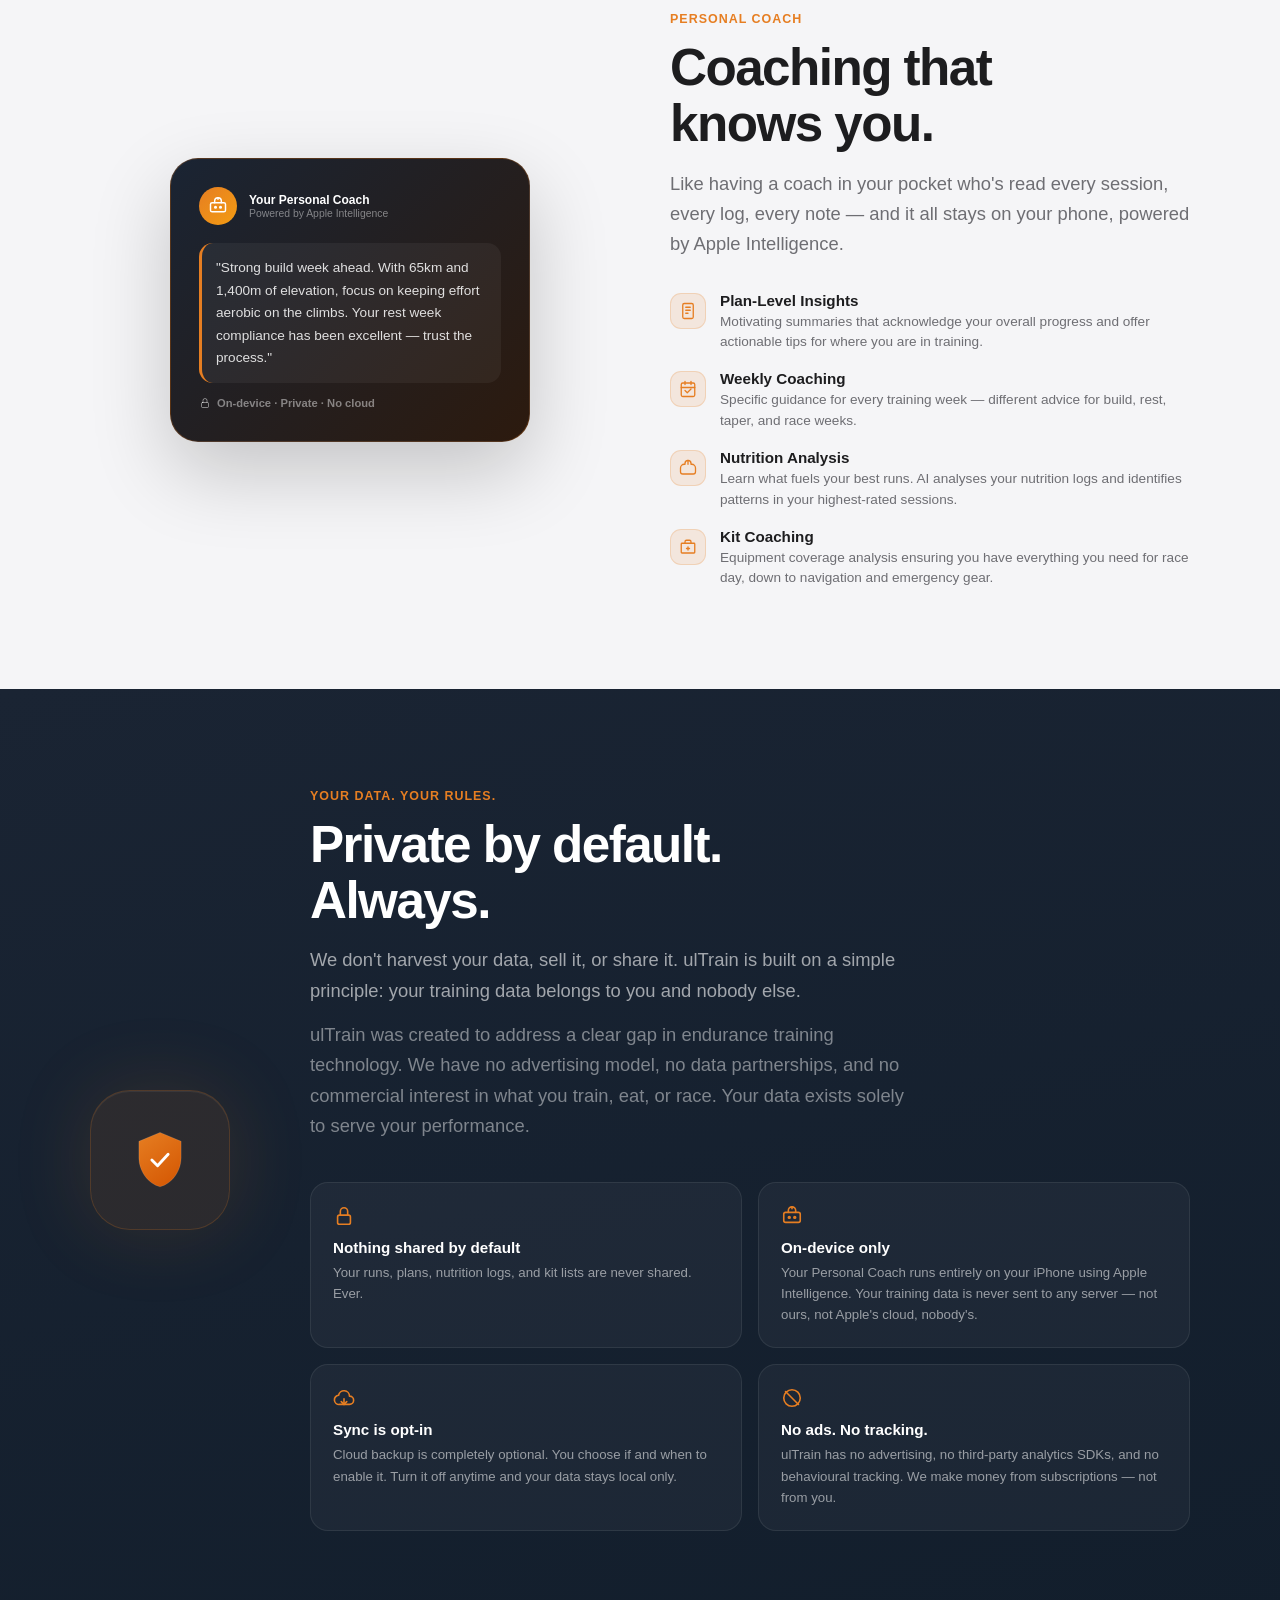
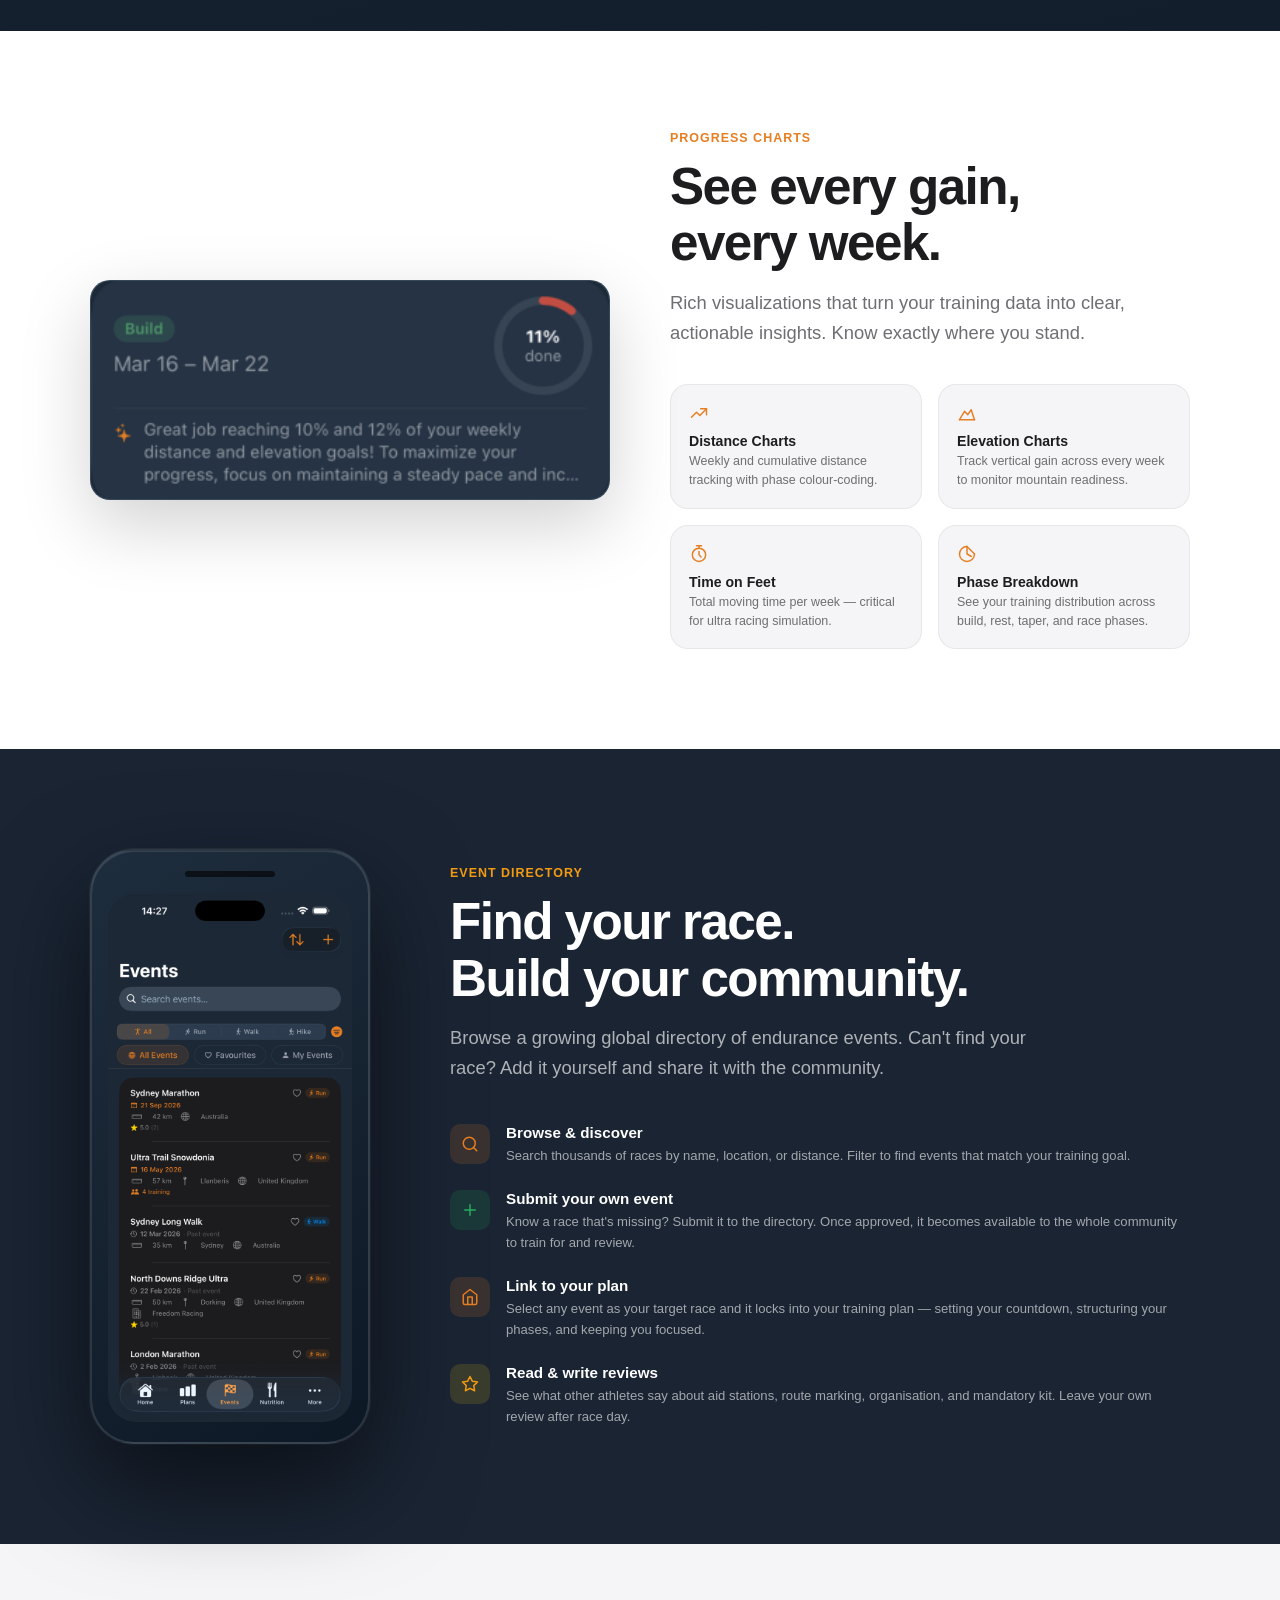
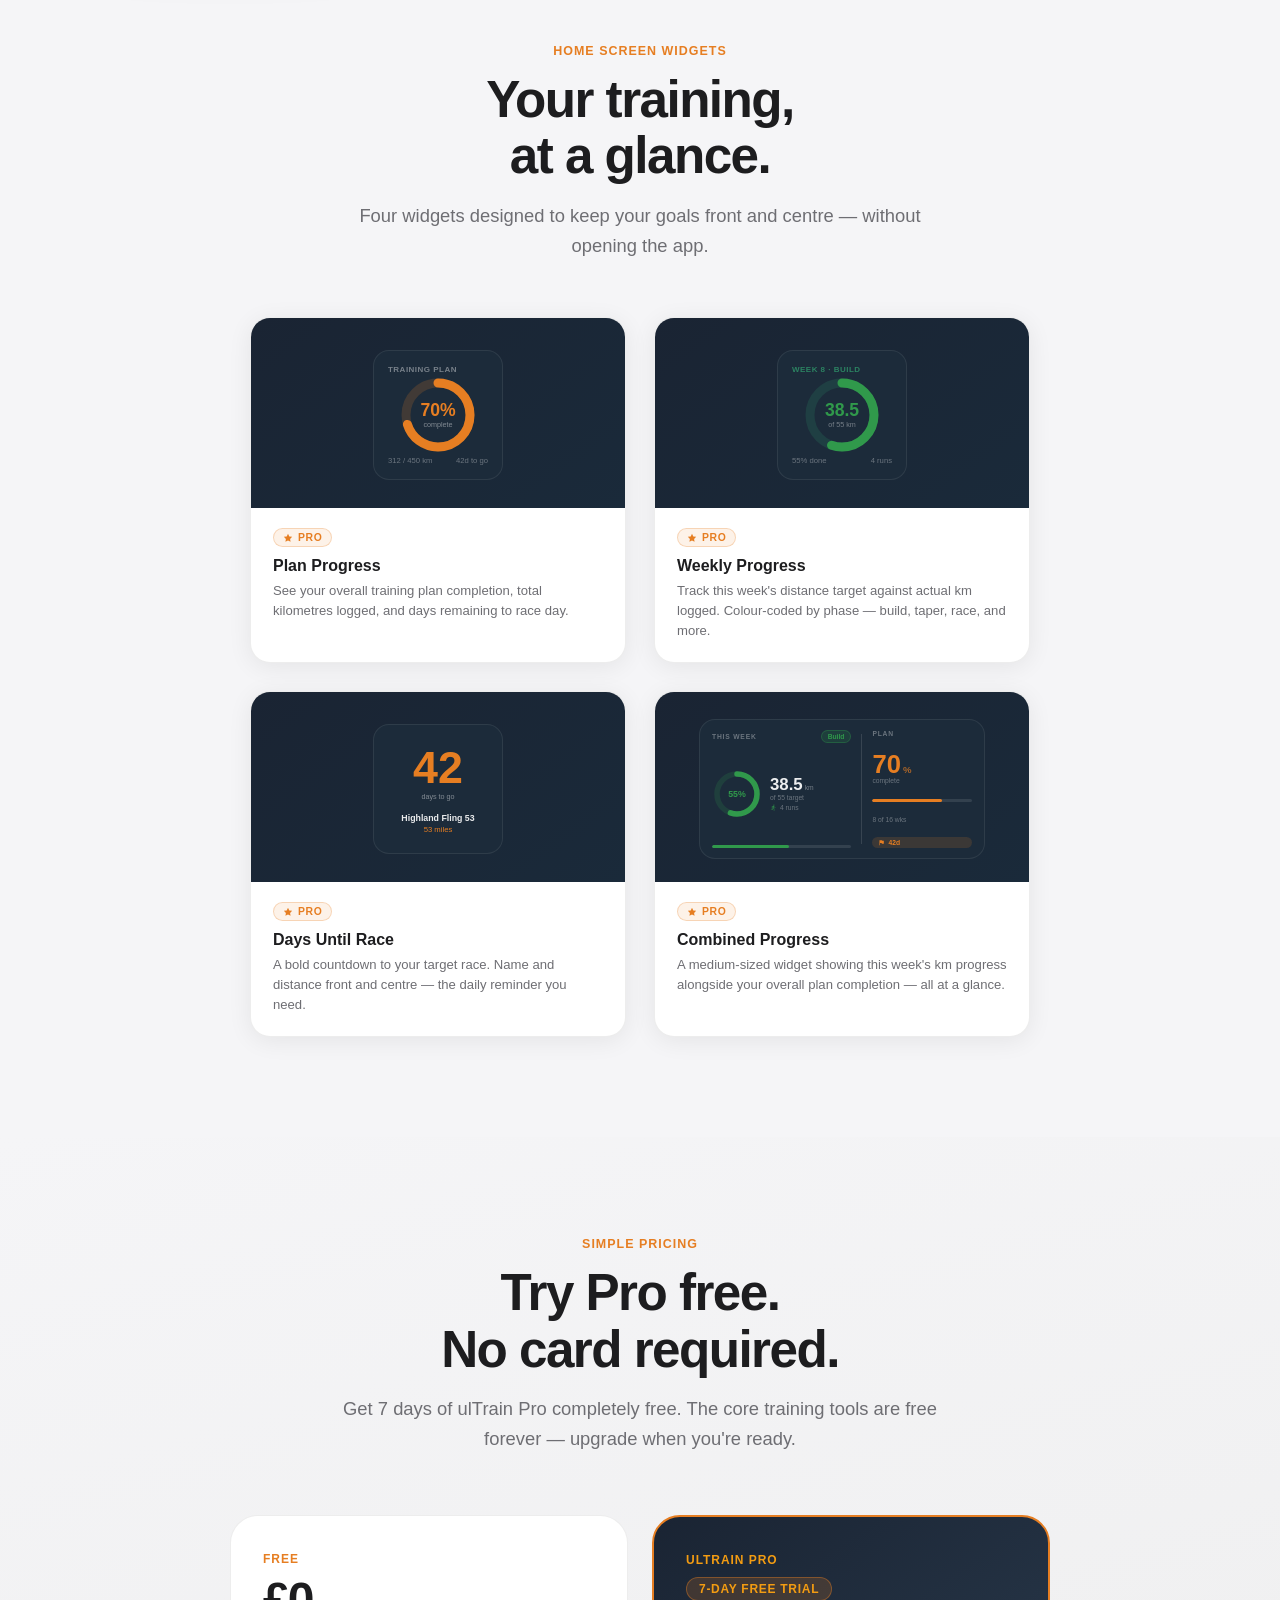
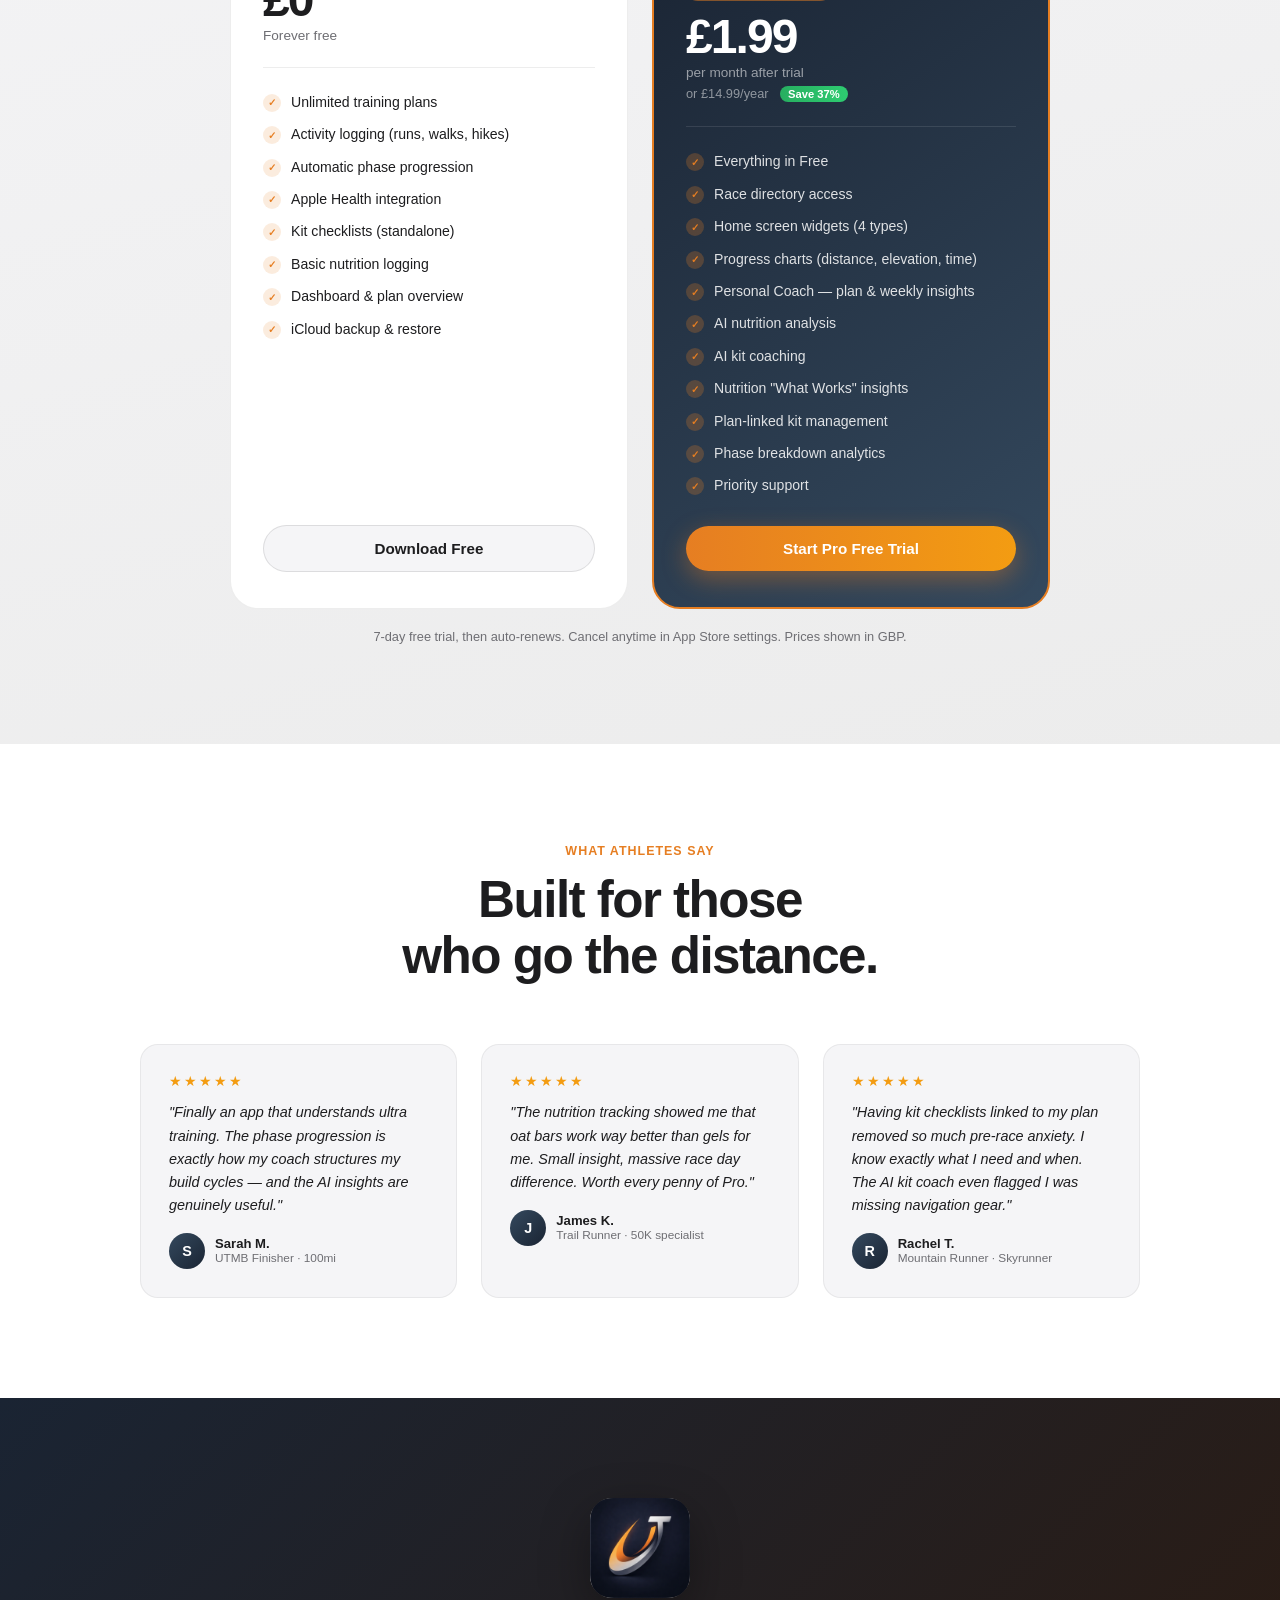
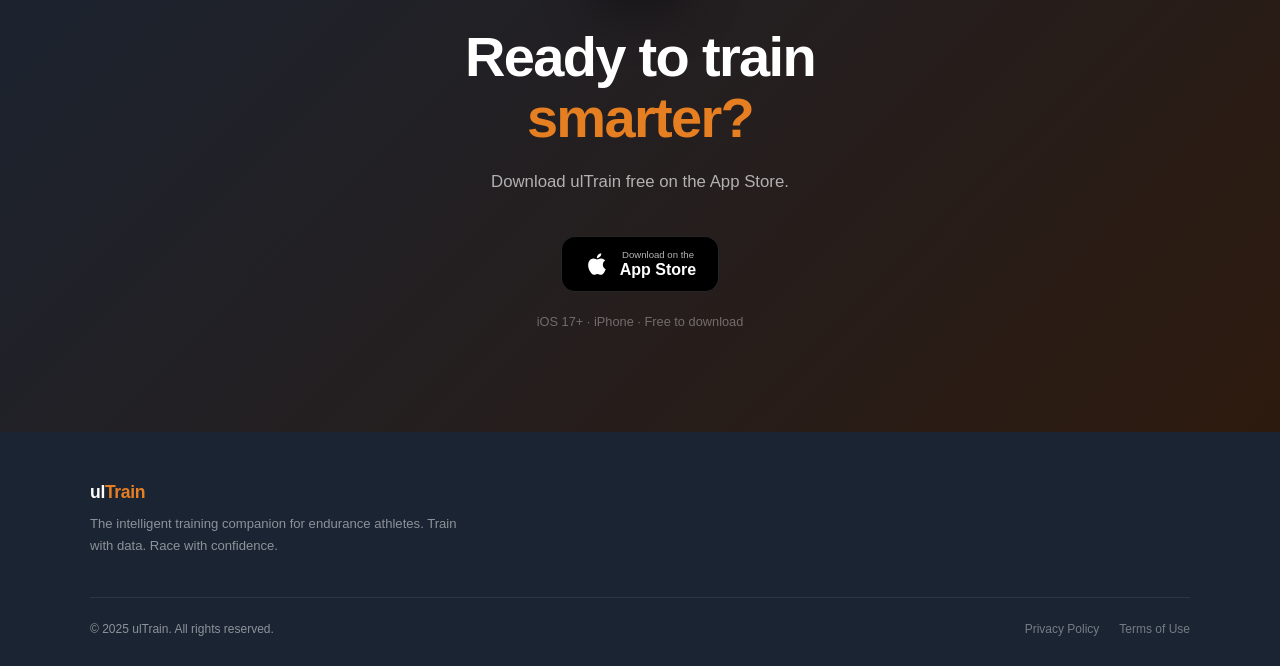
==== commit bf433a55: "update" ====
--- a/index.html
+++ b/index.html
@@ -894,54 +894,8 @@
   <div class="hero-device">
     <div class="phone-frame">
       <div class="phone-notch"></div>
-      <div class="phone-screen">
-        <div class="ps-header">
-          <div class="ps-greeting">Good morning</div>
-          <div class="ps-name">Alex 👋</div>
-        </div>
-        <div class="ps-plan-card">
-          <div class="ps-plan-label">Active Plan</div>
-          <div class="ps-plan-name">UTMB 2025 — 100mi</div>
-          <div class="ps-progress-row">
-            <div class="ps-stat"><div class="ps-stat-val">342km</div><div class="ps-stat-lbl">Distance</div></div>
-            <div class="ps-stat"><div class="ps-stat-val">8,400m</div><div class="ps-stat-lbl">Elevation</div></div>
-            <div class="ps-stat"><div class="ps-stat-val">W12/20</div><div class="ps-stat-lbl">Week</div></div>
-          </div>
-          <div class="ps-prog-bar"><div class="ps-prog-fill"></div></div>
-        </div>
-        <div class="ps-section">
-          <div class="ps-section-title">Training Weeks</div>
-          <div class="ps-week-row">
-            <div class="ps-week-badge">12</div>
-            <div class="ps-week-info">
-              <div class="ps-week-name">Build Week</div>
-              <div class="ps-week-dist">Target: 65km · 1,400m</div>
-            </div>
-          </div>
-          <div class="ps-week-row ps-week-row2" style="margin-top:4px;">
-            <div class="ps-week-badge" style="background:#27ae60;">13</div>
-            <div class="ps-week-info">
-              <div class="ps-week-name">Rest Week</div>
-              <div class="ps-week-dist">Target: 40km · 800m</div>
-            </div>
-          </div>
-        </div>
-        <div class="ps-chart-preview">
-          <div class="ps-bar" style="height:35%;background:#3498db;"></div>
-          <div class="ps-bar" style="height:50%;background:#3498db;"></div>
-          <div class="ps-bar" style="height:45%;background:#27ae60;"></div>
-          <div class="ps-bar" style="height:65%;background:#3498db;"></div>
-          <div class="ps-bar" style="height:80%;background:#3498db;"></div>
-          <div class="ps-bar" style="height:60%;background:#27ae60;"></div>
-          <div class="ps-bar" style="height:90%;background:#3498db;"></div>
-          <div class="ps-bar" style="height:70%;background:var(--orange);opacity:1;"></div>
-        </div>
-        <div class="ps-tabbar">
-          <div class="ps-tab active"><div class="ps-tab-icon">🏠</div><div class="ps-tab-lbl">Home</div></div>
-          <div class="ps-tab"><div class="ps-tab-icon">📋</div><div class="ps-tab-lbl">Plans</div></div>
-          <div class="ps-tab"><div class="ps-tab-icon">📊</div><div class="ps-tab-lbl">Progress</div></div>
-          <div class="ps-tab"><div class="ps-tab-icon">⚙️</div><div class="ps-tab-lbl">Settings</div></div>
-        </div>
+      <div class="phone-screen" style="padding:0; overflow:hidden;">
+        <img src="screenshot-hero.png" alt="ulTrain home screen" style="width:100%; height:100%; object-fit:cover; display:block;">
       </div>
     </div>
   </div>
@@ -1039,62 +993,8 @@
     <div class="plans-device">
       <div class="phone-frame">
         <div class="phone-notch"></div>
-        <div class="phone-screen">
-          <div class="ps-header" style="padding-bottom:14px;">
-            <div class="ps-greeting" style="font-size:0.65rem;color:rgba(255,255,255,0.6);">UTMB 2025 — 100mi</div>
-            <div class="ps-name" style="font-size:0.85rem;">Training Plan</div>
-          </div>
-          <!-- Week cards -->
-          <div style="padding:8px 10px;display:flex;flex-direction:column;gap:5px;flex:1;overflow:hidden;">
-            <div style="background:rgba(52,152,219,0.2);border:1px solid rgba(52,152,219,0.3);border-radius:10px;padding:9px 10px;display:flex;align-items:center;gap:8px;">
-              <div style="width:6px;height:28px;background:#3498db;border-radius:3px;flex-shrink:0;"></div>
-              <div>
-                <div style="font-size:0.6rem;font-weight:700;color:white;">Week 1 — Build</div>
-                <div style="font-size:0.5rem;color:rgba(255,255,255,0.5);margin-top:1px;">Target 50km · 900m ✓ Complete</div>
-              </div>
-            </div>
-            <div style="background:rgba(39,174,96,0.2);border:1px solid rgba(39,174,96,0.3);border-radius:10px;padding:9px 10px;display:flex;align-items:center;gap:8px;">
-              <div style="width:6px;height:28px;background:#27ae60;border-radius:3px;flex-shrink:0;"></div>
-              <div>
-                <div style="font-size:0.6rem;font-weight:700;color:white;">Week 2 — Rest</div>
-                <div style="font-size:0.5rem;color:rgba(255,255,255,0.5);margin-top:1px;">Target 30km · 500m ✓ Complete</div>
-              </div>
-            </div>
-            <div style="background:rgba(52,152,219,0.2);border:1px solid rgba(52,152,219,0.3);border-radius:10px;padding:9px 10px;display:flex;align-items:center;gap:8px;">
-              <div style="width:6px;height:28px;background:#3498db;border-radius:3px;flex-shrink:0;"></div>
-              <div>
-                <div style="font-size:0.6rem;font-weight:700;color:white;">Week 3 — Build</div>
-                <div style="font-size:0.5rem;color:rgba(255,255,255,0.5);margin-top:1px;">Target 60km · 1,100m ✓ Complete</div>
-              </div>
-            </div>
-            <div style="background:rgba(230,126,34,0.3);border:1px solid rgba(230,126,34,0.4);border-radius:10px;padding:9px 10px;display:flex;align-items:center;gap:8px;border-left:3px solid var(--orange);">
-              <div style="width:6px;height:28px;background:var(--orange);border-radius:3px;flex-shrink:0;"></div>
-              <div>
-                <div style="font-size:0.6rem;font-weight:700;color:white;">Week 4 — Build ← Current</div>
-                <div style="font-size:0.5rem;color:rgba(255,255,255,0.65);margin-top:1px;">Target 65km · 1,400m · In Progress</div>
-              </div>
-            </div>
-            <div style="background:rgba(255,255,255,0.04);border:1px solid rgba(255,255,255,0.08);border-radius:10px;padding:9px 10px;display:flex;align-items:center;gap:8px;">
-              <div style="width:6px;height:28px;background:rgba(255,255,255,0.2);border-radius:3px;flex-shrink:0;"></div>
-              <div>
-                <div style="font-size:0.6rem;font-weight:700;color:rgba(255,255,255,0.5);">Week 5 — Rest</div>
-                <div style="font-size:0.5rem;color:rgba(255,255,255,0.35);margin-top:1px;">Target 38km · 700m</div>
-              </div>
-            </div>
-            <div style="background:rgba(255,255,255,0.04);border:1px solid rgba(255,255,255,0.08);border-radius:10px;padding:9px 10px;display:flex;align-items:center;gap:8px;">
-              <div style="width:6px;height:28px;background:rgba(255,255,255,0.15);border-radius:3px;flex-shrink:0;"></div>
-              <div>
-                <div style="font-size:0.6rem;font-weight:700;color:rgba(255,255,255,0.4);">Week 6 — Build</div>
-                <div style="font-size:0.5rem;color:rgba(255,255,255,0.3);margin-top:1px;">Target 72km · 1,600m</div>
-              </div>
-            </div>
-          </div>
-          <div class="ps-tabbar">
-            <div class="ps-tab"><div class="ps-tab-icon">🏠</div><div class="ps-tab-lbl">Home</div></div>
-            <div class="ps-tab active"><div class="ps-tab-icon">📋</div><div class="ps-tab-lbl">Plans</div></div>
-            <div class="ps-tab"><div class="ps-tab-icon">📊</div><div class="ps-tab-lbl">Progress</div></div>
-            <div class="ps-tab"><div class="ps-tab-icon">⚙️</div><div class="ps-tab-lbl">Settings</div></div>
-          </div>
+        <div class="phone-screen" style="padding:0; overflow:hidden;">
+          <img src="screenshot-plans.png" alt="ulTrain plan detail screen" style="width:100%; height:100%; object-fit:cover; display:block;">
         </div>
       </div>
     </div>
@@ -1149,69 +1049,8 @@
         <div class="wizard-badge" id="wizardBadge">6 simple steps</div>
         <div class="phone-frame">
           <div class="phone-notch"></div>
-          <div class="phone-screen">
-            <!-- Wizard progress bar -->
-            <div style="padding:14px 14px 6px;background:linear-gradient(160deg,#1a2433,#2d1a0e);">
-              <div style="display:flex;gap:4px;margin-bottom:10px;">
-                <div style="flex:1;height:3px;background:var(--orange);border-radius:2px;"></div>
-                <div style="flex:1;height:3px;background:var(--orange);border-radius:2px;"></div>
-                <div style="flex:1;height:3px;background:var(--orange);border-radius:2px;"></div>
-                <div style="flex:1;height:3px;background:rgba(255,255,255,0.2);border-radius:2px;"></div>
-                <div style="flex:1;height:3px;background:rgba(255,255,255,0.2);border-radius:2px;"></div>
-                <div style="flex:1;height:3px;background:rgba(255,255,255,0.2);border-radius:2px;"></div>
-              </div>
-              <div style="font-size:0.42rem;color:rgba(255,255,255,0.4);text-transform:uppercase;letter-spacing:0.06em;margin-bottom:6px;">Step 3 of 6 · Week 1 Targets</div>
-              <!-- Icon badge -->
-              <div style="width:32px;height:32px;border-radius:50%;background:rgba(230,126,34,0.2);display:flex;align-items:center;justify-content:center;margin-bottom:8px;">
-                <span style="font-size:1rem;">🎯</span>
-              </div>
-              <div style="font-size:0.48rem;color:rgba(255,255,255,0.45);text-transform:uppercase;letter-spacing:0.08em;margin-bottom:3px;">WEEK 1 TARGETS</div>
-              <div style="font-size:0.85rem;font-weight:800;color:white;letter-spacing:-0.02em;line-height:1.2;margin-bottom:3px;">Starting volume</div>
-              <div style="font-size:0.47rem;color:rgba(255,255,255,0.5);line-height:1.4;">How far do you currently train each week? This becomes your Week 1 target.</div>
-            </div>
-            <!-- Sliders -->
-            <div style="padding:10px 12px;background:linear-gradient(160deg,#1a2433,#2d1a0e);flex:1;overflow:hidden;">
-              <!-- Distance card -->
-              <div style="background:rgba(255,255,255,0.07);border:1px solid rgba(255,255,255,0.1);border-radius:12px;padding:12px;margin-bottom:8px;">
-                <div style="display:flex;align-items:center;gap:8px;margin-bottom:10px;">
-                  <span style="font-size:0.9rem;">🏃</span>
-                  <span style="font-size:0.6rem;font-weight:600;color:white;flex:1;">Week 1 distance</span>
-                  <span style="font-size:0.75rem;font-weight:800;color:var(--orange);">50 km</span>
-                </div>
-                <div style="height:4px;background:rgba(255,255,255,0.12);border-radius:2px;margin-bottom:4px;position:relative;">
-                  <div style="position:absolute;left:0;top:0;height:100%;width:42%;background:var(--orange);border-radius:2px;"></div>
-                  <div style="position:absolute;left:42%;top:50%;transform:translate(-50%,-50%);width:12px;height:12px;background:white;border-radius:50%;box-shadow:0 1px 4px rgba(0,0,0,0.4);"></div>
-                </div>
-                <div style="display:flex;justify-content:space-between;"><span style="font-size:0.4rem;color:rgba(255,255,255,0.3);">10 km</span><span style="font-size:0.4rem;color:rgba(255,255,255,0.3);">200 km</span></div>
-              </div>
-              <!-- Elevation card -->
-              <div style="background:rgba(255,255,255,0.07);border:1px solid rgba(255,255,255,0.1);border-radius:12px;padding:12px;">
-                <div style="display:flex;align-items:center;gap:8px;justify-content:space-between;">
-                  <div style="display:flex;align-items:center;gap:6px;">
-                    <span style="font-size:0.9rem;">⛰️</span>
-                    <span style="font-size:0.6rem;font-weight:600;color:white;">Track elevation</span>
-                  </div>
-                  <div style="width:24px;height:14px;background:var(--orange);border-radius:7px;position:relative;">
-                    <div style="position:absolute;right:2px;top:2px;width:10px;height:10px;background:white;border-radius:50%;"></div>
-                  </div>
-                </div>
-                <div style="margin-top:10px;">
-                  <div style="display:flex;align-items:center;justify-content:space-between;margin-bottom:8px;">
-                    <span style="font-size:0.55rem;color:white;">Week 1 elevation</span>
-                    <span style="font-size:0.7rem;font-weight:800;color:var(--orange);">800m</span>
-                  </div>
-                  <div style="height:4px;background:rgba(255,255,255,0.12);border-radius:2px;position:relative;">
-                    <div style="position:absolute;left:0;top:0;height:100%;width:27%;background:#F39C12;border-radius:2px;"></div>
-                    <div style="position:absolute;left:27%;top:50%;transform:translate(-50%,-50%);width:12px;height:12px;background:white;border-radius:50%;box-shadow:0 1px 4px rgba(0,0,0,0.4);"></div>
-                  </div>
-                </div>
-              </div>
-            </div>
-            <!-- Nav buttons -->
-            <div style="display:flex;gap:8px;padding:10px 12px;background:linear-gradient(160deg,#1a2433,#2d1a0e);border-top:1px solid rgba(255,255,255,0.06);">
-              <div style="flex:1;padding:8px;border-radius:20px;border:1px solid rgba(255,255,255,0.15);text-align:center;font-size:0.5rem;font-weight:600;color:rgba(255,255,255,0.6);">← Back</div>
-              <div style="flex:2;padding:8px;border-radius:20px;background:var(--orange);text-align:center;font-size:0.5rem;font-weight:700;color:white;">Next →</div>
-            </div>
+          <div class="phone-screen" style="padding:0; overflow:hidden;">
+            <img src="screenshot-wizard.png" alt="ulTrain plan setup wizard" style="width:100%; height:100%; object-fit:cover; display:block;">
           </div>
         </div>
       </div>
@@ -1382,51 +1221,8 @@
 <section class="progress-section" id="progress">
   <div class="progress-inner">
     <!-- Chart visualization -->
-    <div class="chart-demo" id="chartDemo">
-      <div class="chart-title-row">
-        <div class="chart-title">Weekly Distance (km)</div>
-        <div class="chart-pill">Last 8 weeks</div>
-      </div>
-      <div class="chart-bars" id="chartBars">
-        <div class="chart-bar-wrap">
-          <div class="chart-bar bar-build" style="height:40%"></div>
-          <div class="chart-bar-lbl">W5</div>
-        </div>
-        <div class="chart-bar-wrap">
-          <div class="chart-bar bar-rest" style="height:25%"></div>
-          <div class="chart-bar-lbl">W6</div>
-        </div>
-        <div class="chart-bar-wrap">
-          <div class="chart-bar bar-build" style="height:55%"></div>
-          <div class="chart-bar-lbl">W7</div>
-        </div>
-        <div class="chart-bar-wrap">
-          <div class="chart-bar bar-build" style="height:65%"></div>
-          <div class="chart-bar-lbl">W8</div>
-        </div>
-        <div class="chart-bar-wrap">
-          <div class="chart-bar bar-rest" style="height:38%"></div>
-          <div class="chart-bar-lbl">W9</div>
-        </div>
-        <div class="chart-bar-wrap">
-          <div class="chart-bar bar-build" style="height:78%"></div>
-          <div class="chart-bar-lbl">W10</div>
-        </div>
-        <div class="chart-bar-wrap">
-          <div class="chart-bar bar-build" style="height:90%"></div>
-          <div class="chart-bar-lbl">W11</div>
-        </div>
-        <div class="chart-bar-wrap">
-          <div class="chart-bar bar-race" style="height:60%"></div>
-          <div class="chart-bar-lbl">W12</div>
-        </div>
-      </div>
-      <div class="chart-legend">
-        <div class="cl-item"><div class="cl-dot" style="background:#3498db;"></div>Build</div>
-        <div class="cl-item"><div class="cl-dot" style="background:#27ae60;"></div>Rest</div>
-        <div class="cl-item"><div class="cl-dot" style="background:#e74c3c;"></div>Taper</div>
-        <div class="cl-item"><div class="cl-dot" style="background:var(--orange);"></div>Race</div>
-      </div>
+    <div class="chart-demo" id="chartDemo" style="padding:0; overflow:hidden; border-radius:20px;">
+      <img src="screenshot-ai.png" alt="ulTrain progress charts" style="width:100%; height:auto; display:block; border-radius:20px;">
     </div>
 
     <!-- Content -->
@@ -1470,90 +1266,7 @@
       <div class="phone-frame">
         <div class="phone-notch"></div>
         <div class="phone-screen" style="padding:0; overflow:hidden;">
-
-          <!-- Header bar -->
-          <div style="padding:12px 10px 8px; background:rgba(15,25,40,0.95); border-bottom:1px solid rgba(255,255,255,0.07);">
-            <div style="font-size:0.7rem; font-weight:800; color:white; letter-spacing:0.01em;">Event Directory</div>
-            <div style="font-size:0.46rem; color:rgba(255,255,255,0.4); margin-top:1px;">Community races, worldwide</div>
-          </div>
-
-          <!-- Search bar -->
-          <div style="padding:7px 10px;">
-            <div style="background:rgba(255,255,255,0.07); border:1px solid rgba(255,255,255,0.1); border-radius:8px; padding:5px 8px; display:flex; align-items:center; gap:5px;">
-              <svg viewBox="0 0 24 24" style="width:8px;height:8px;stroke:rgba(255,255,255,0.35);fill:none;stroke-width:2.5;flex-shrink:0;"><circle cx="11" cy="11" r="8"/><line x1="21" y1="21" x2="16.65" y2="16.65"/></svg>
-              <span style="font-size:0.44rem; color:rgba(255,255,255,0.3);">Search races…</span>
-            </div>
-          </div>
-
-          <!-- Race cards -->
-          <div style="padding:0 10px; display:flex; flex-direction:column; gap:6px; flex:1; overflow:hidden;">
-
-            <!-- Race 1 — approved, linked to plan -->
-            <div style="background:rgba(230,126,34,0.12); border:1px solid rgba(230,126,34,0.3); border-radius:10px; padding:8px 9px;">
-              <div style="display:flex; justify-content:space-between; align-items:flex-start; margin-bottom:4px;">
-                <div style="font-size:0.58rem; font-weight:700; color:white; line-height:1.2;">Highland Fling 53</div>
-                <div style="font-size:0.38rem; font-weight:700; color:var(--orange); background:rgba(230,126,34,0.18); border-radius:6px; padding:2px 5px; flex-shrink:0;">Linked</div>
-              </div>
-              <div style="display:flex; gap:6px; align-items:center;">
-                <span style="font-size:0.42rem; color:rgba(255,255,255,0.5);">53 miles · Scotland</span>
-                <span style="font-size:0.38rem; color:rgba(255,255,255,0.3);">·</span>
-                <span style="font-size:0.38rem; color:rgba(255,255,255,0.35);">May 2026</span>
-              </div>
-              <div style="display:flex; align-items:center; gap:3px; margin-top:4px;">
-                <svg viewBox="0 0 24 24" style="width:7px;height:7px;fill:#F39C12;"><path d="M12 2l3.09 6.26L22 9.27l-5 4.87 1.18 6.88L12 17.77l-6.18 3.25L7 14.14 2 9.27l6.91-1.01L12 2z"/></svg>
-                <svg viewBox="0 0 24 24" style="width:7px;height:7px;fill:#F39C12;"><path d="M12 2l3.09 6.26L22 9.27l-5 4.87 1.18 6.88L12 17.77l-6.18 3.25L7 14.14 2 9.27l6.91-1.01L12 2z"/></svg>
-                <svg viewBox="0 0 24 24" style="width:7px;height:7px;fill:#F39C12;"><path d="M12 2l3.09 6.26L22 9.27l-5 4.87 1.18 6.88L12 17.77l-6.18 3.25L7 14.14 2 9.27l6.91-1.01L12 2z"/></svg>
-                <svg viewBox="0 0 24 24" style="width:7px;height:7px;fill:#F39C12;"><path d="M12 2l3.09 6.26L22 9.27l-5 4.87 1.18 6.88L12 17.77l-6.18 3.25L7 14.14 2 9.27l6.91-1.01L12 2z"/></svg>
-                <svg viewBox="0 0 24 24" style="width:7px;height:7px;fill:rgba(255,255,255,0.2);"><path d="M12 2l3.09 6.26L22 9.27l-5 4.87 1.18 6.88L12 17.77l-6.18 3.25L7 14.14 2 9.27l6.91-1.01L12 2z"/></svg>
-                <span style="font-size:0.38rem; color:rgba(255,255,255,0.35);">4.1 · 24 reviews</span>
-              </div>
-            </div>
-
-            <!-- Race 2 — community submitted -->
-            <div style="background:rgba(52,152,219,0.1); border:1px solid rgba(52,152,219,0.25); border-radius:10px; padding:8px 9px;">
-              <div style="display:flex; justify-content:space-between; align-items:flex-start; margin-bottom:4px;">
-                <div style="font-size:0.58rem; font-weight:700; color:white; line-height:1.2;">Lakeland 100</div>
-                <div style="font-size:0.38rem; font-weight:600; color:rgba(52,152,219,0.9); background:rgba(52,152,219,0.15); border-radius:6px; padding:2px 5px; flex-shrink:0;">Community</div>
-              </div>
-              <div style="display:flex; gap:6px; align-items:center;">
-                <span style="font-size:0.42rem; color:rgba(255,255,255,0.5);">105 miles · England</span>
-                <span style="font-size:0.38rem; color:rgba(255,255,255,0.3);">·</span>
-                <span style="font-size:0.38rem; color:rgba(255,255,255,0.35);">Jul 2026</span>
-              </div>
-              <div style="display:flex; align-items:center; gap:3px; margin-top:4px;">
-                <svg viewBox="0 0 24 24" style="width:7px;height:7px;fill:#F39C12;"><path d="M12 2l3.09 6.26L22 9.27l-5 4.87 1.18 6.88L12 17.77l-6.18 3.25L7 14.14 2 9.27l6.91-1.01L12 2z"/></svg>
-                <svg viewBox="0 0 24 24" style="width:7px;height:7px;fill:#F39C12;"><path d="M12 2l3.09 6.26L22 9.27l-5 4.87 1.18 6.88L12 17.77l-6.18 3.25L7 14.14 2 9.27l6.91-1.01L12 2z"/></svg>
-                <svg viewBox="0 0 24 24" style="width:7px;height:7px;fill:#F39C12;"><path d="M12 2l3.09 6.26L22 9.27l-5 4.87 1.18 6.88L12 17.77l-6.18 3.25L7 14.14 2 9.27l6.91-1.01L12 2z"/></svg>
-                <svg viewBox="0 0 24 24" style="width:7px;height:7px;fill:#F39C12;"><path d="M12 2l3.09 6.26L22 9.27l-5 4.87 1.18 6.88L12 17.77l-6.18 3.25L7 14.14 2 9.27l6.91-1.01L12 2z"/></svg>
-                <svg viewBox="0 0 24 24" style="width:7px;height:7px;fill:#F39C12;"><path d="M12 2l3.09 6.26L22 9.27l-5 4.87 1.18 6.88L12 17.77l-6.18 3.25L7 14.14 2 9.27l6.91-1.01L12 2z"/></svg>
-                <span style="font-size:0.38rem; color:rgba(255,255,255,0.35);">4.8 · 17 reviews</span>
-              </div>
-            </div>
-
-            <!-- Race 3 — user submitted, pending -->
-            <div style="background:rgba(255,255,255,0.04); border:1px solid rgba(255,255,255,0.09); border-radius:10px; padding:8px 9px;">
-              <div style="display:flex; justify-content:space-between; align-items:flex-start; margin-bottom:4px;">
-                <div style="font-size:0.58rem; font-weight:700; color:rgba(255,255,255,0.8); line-height:1.2;">Glen Ogle 33</div>
-                <div style="font-size:0.38rem; font-weight:600; color:rgba(255,193,7,0.9); background:rgba(255,193,7,0.12); border-radius:6px; padding:2px 5px; flex-shrink:0;">Pending review</div>
-              </div>
-              <div style="display:flex; gap:6px; align-items:center;">
-                <span style="font-size:0.42rem; color:rgba(255,255,255,0.45);">33 miles · Scotland</span>
-                <span style="font-size:0.38rem; color:rgba(255,255,255,0.3);">·</span>
-                <span style="font-size:0.38rem; color:rgba(255,255,255,0.3);">Oct 2026</span>
-              </div>
-              <div style="font-size:0.38rem; color:rgba(255,255,255,0.25); margin-top:4px;">Added by you · awaiting approval</div>
-            </div>
-
-          </div>
-
-          <!-- Add button -->
-          <div style="padding:8px 10px 10px;">
-            <div style="background:var(--orange); border-radius:8px; padding:6px; display:flex; align-items:center; justify-content:center; gap:4px;">
-              <svg viewBox="0 0 24 24" style="width:8px;height:8px;stroke:white;fill:none;stroke-width:3;"><line x1="12" y1="5" x2="12" y2="19"/><line x1="5" y1="12" x2="19" y2="12"/></svg>
-              <span style="font-size:0.46rem; font-weight:700; color:white;">Add an Event</span>
-            </div>
-          </div>
-
+          <img src="screenshot-events.png" alt="ulTrain events directory" style="width:100%; height:100%; object-fit:cover; display:block;">
         </div>
       </div>
     </div>
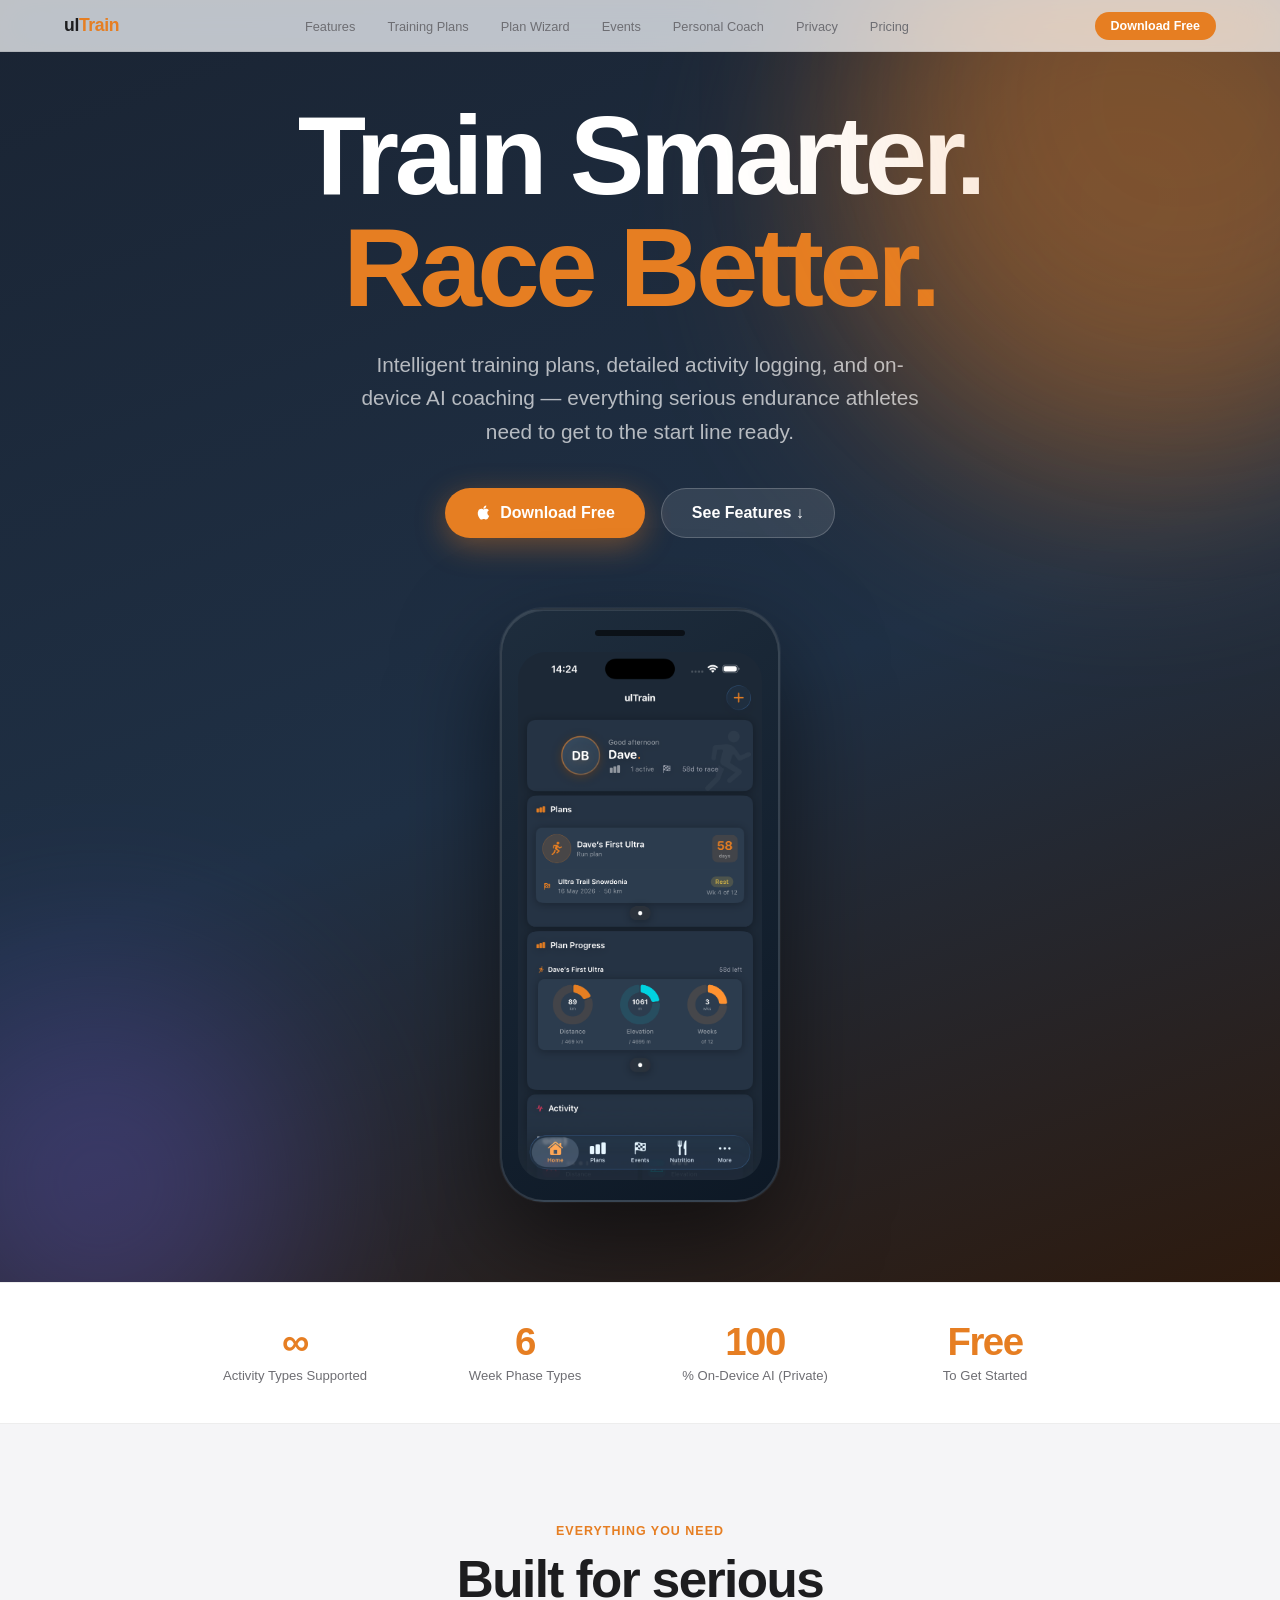
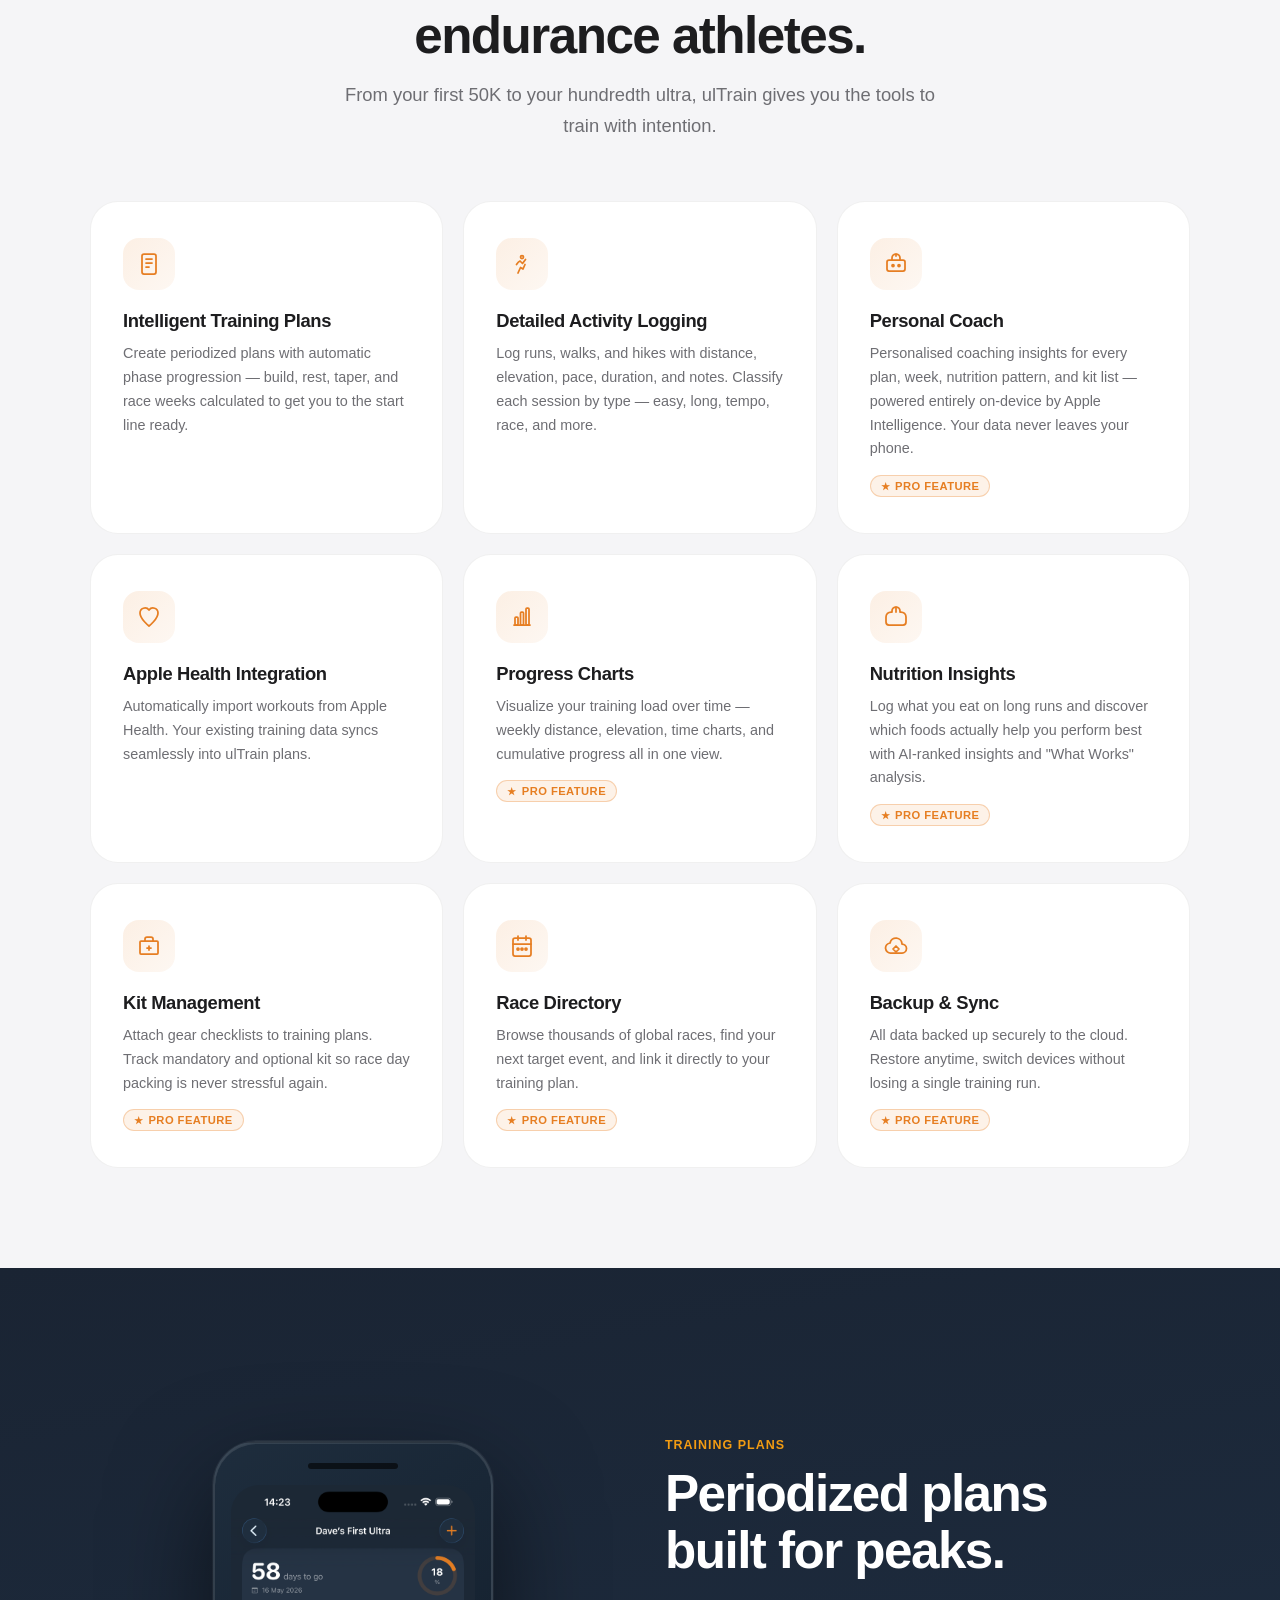
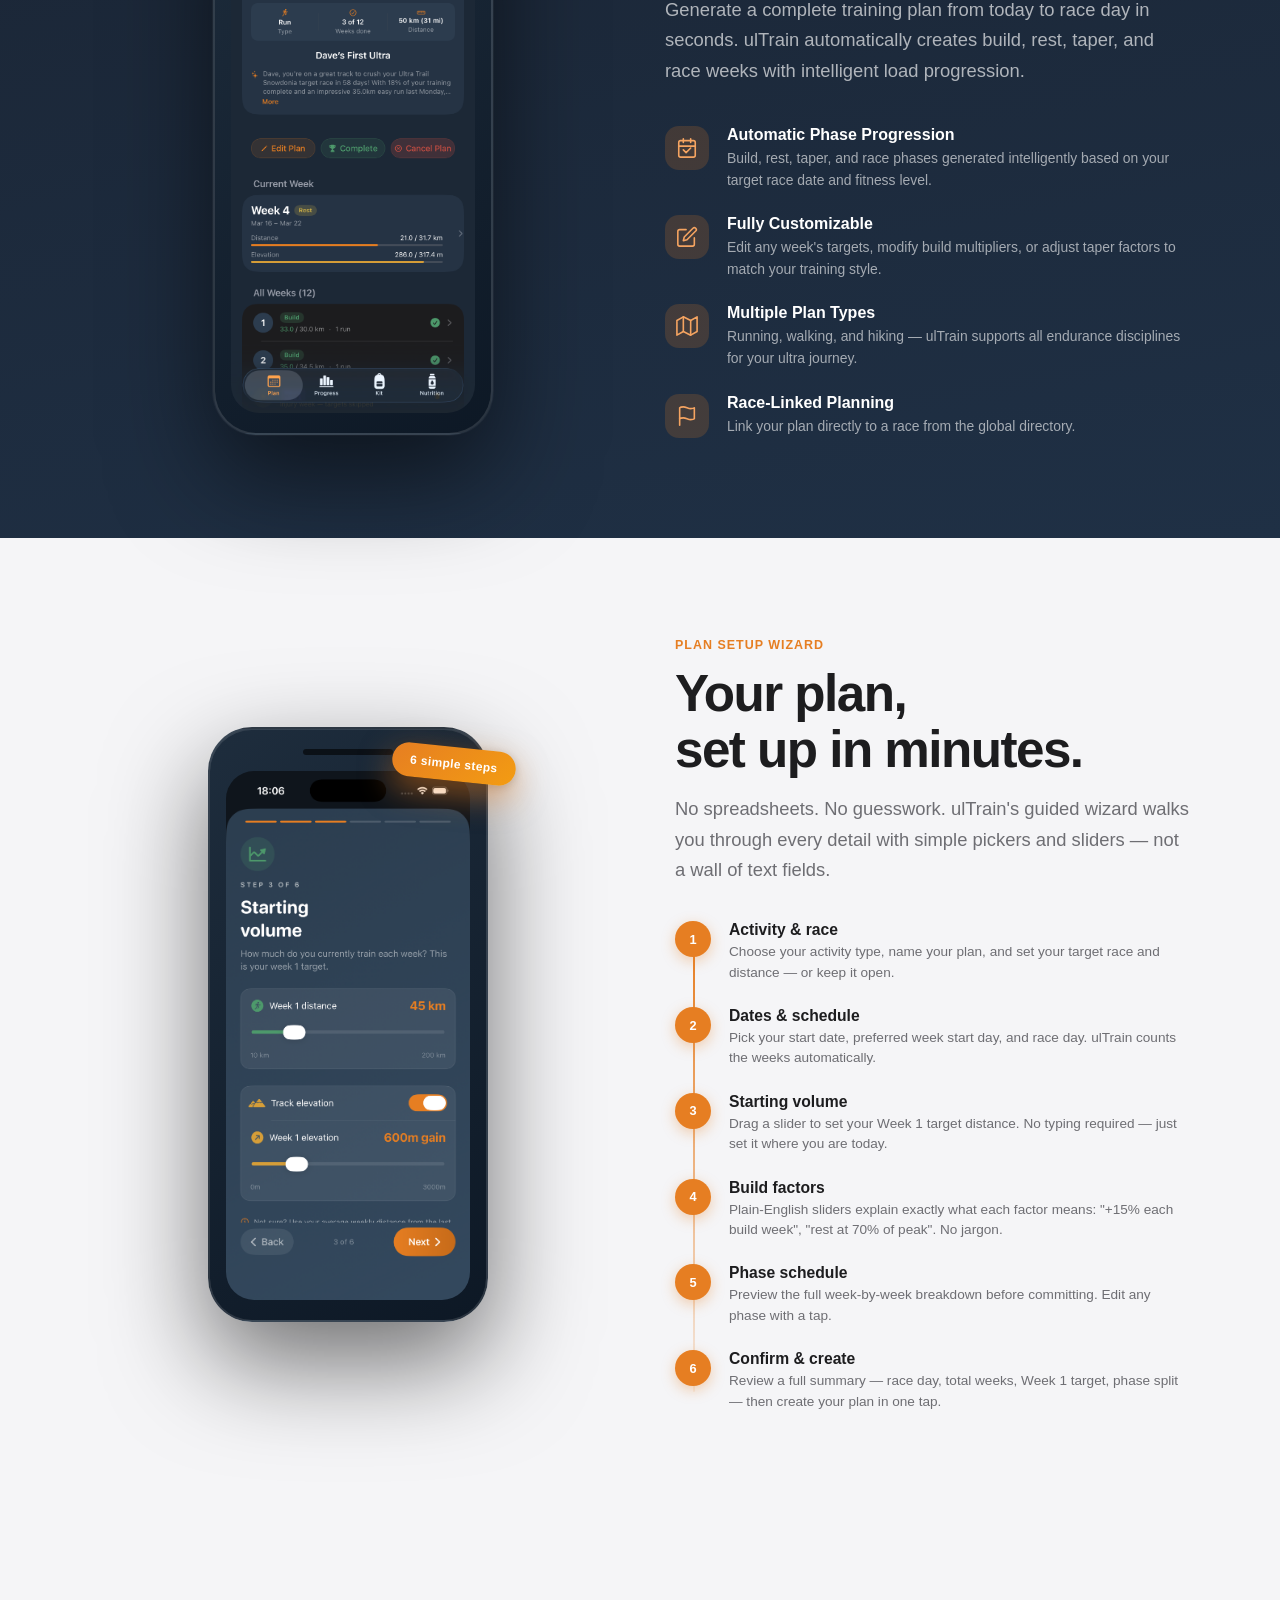
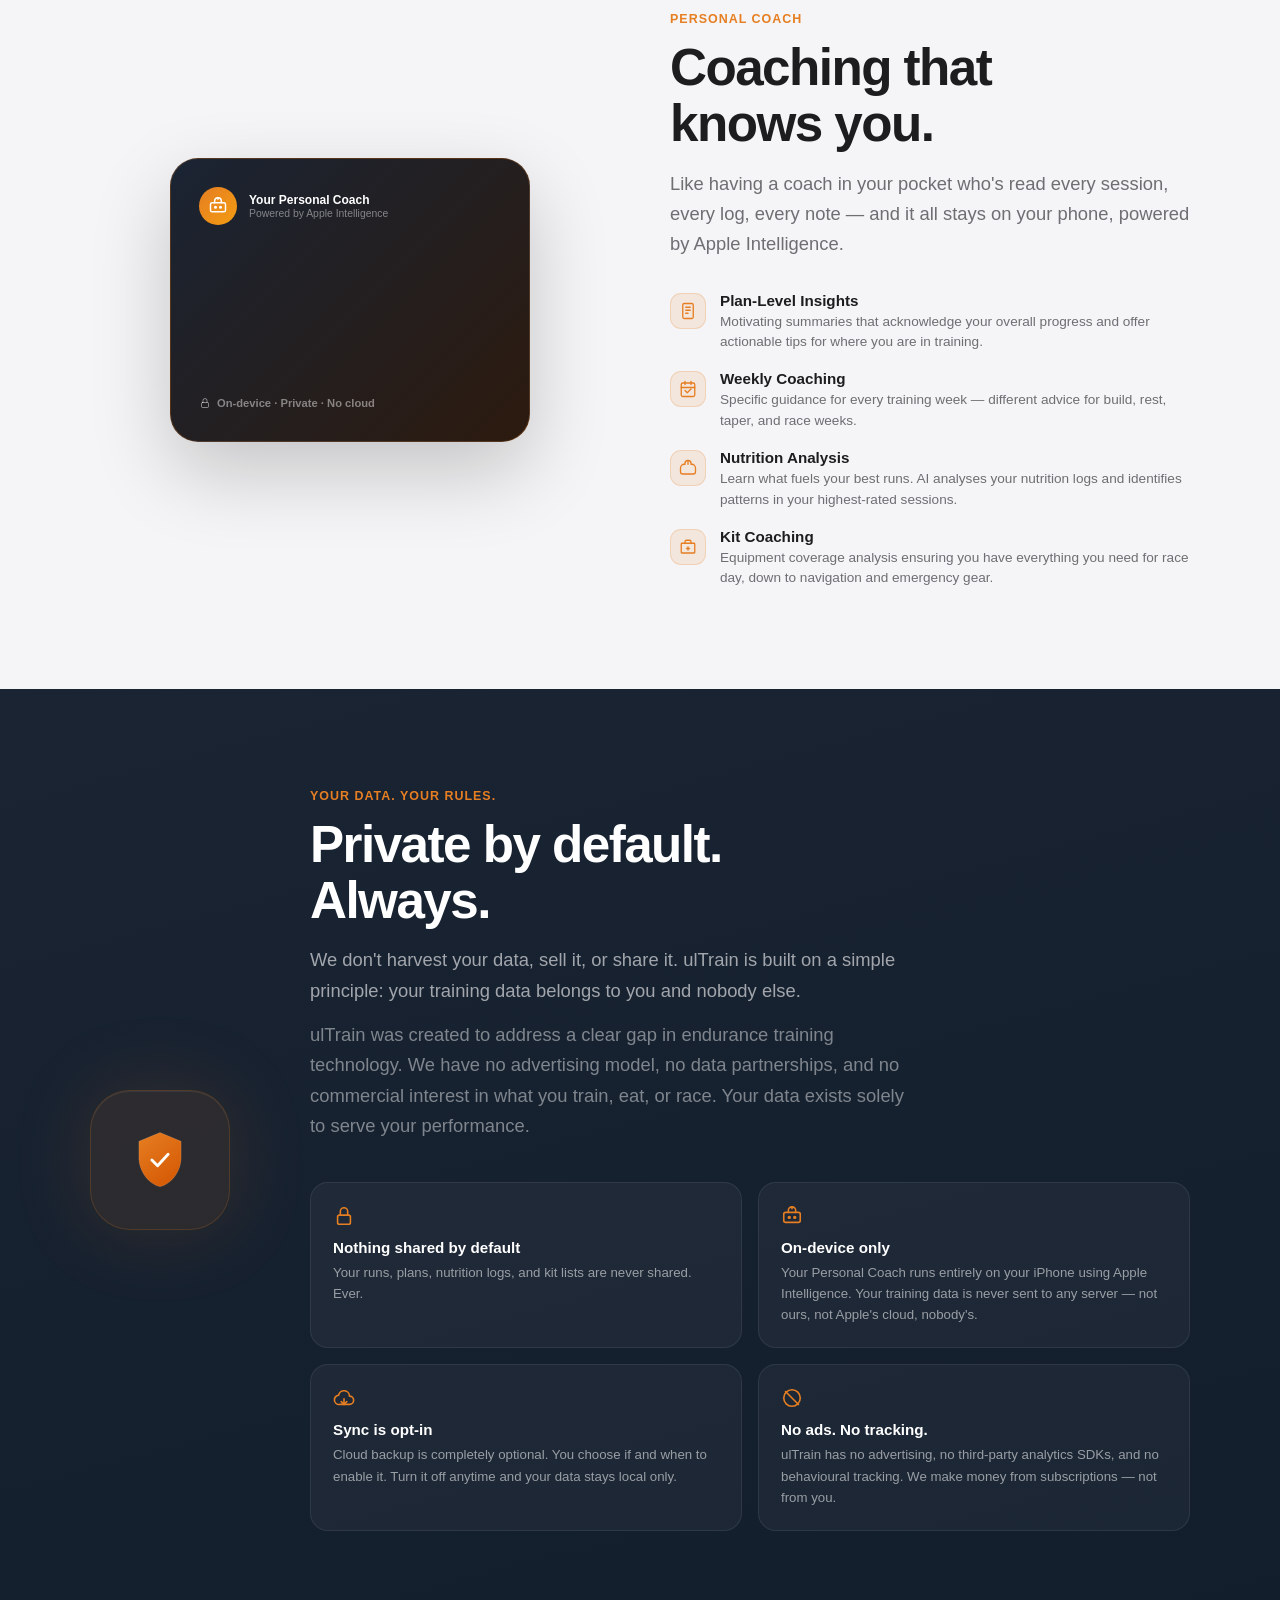
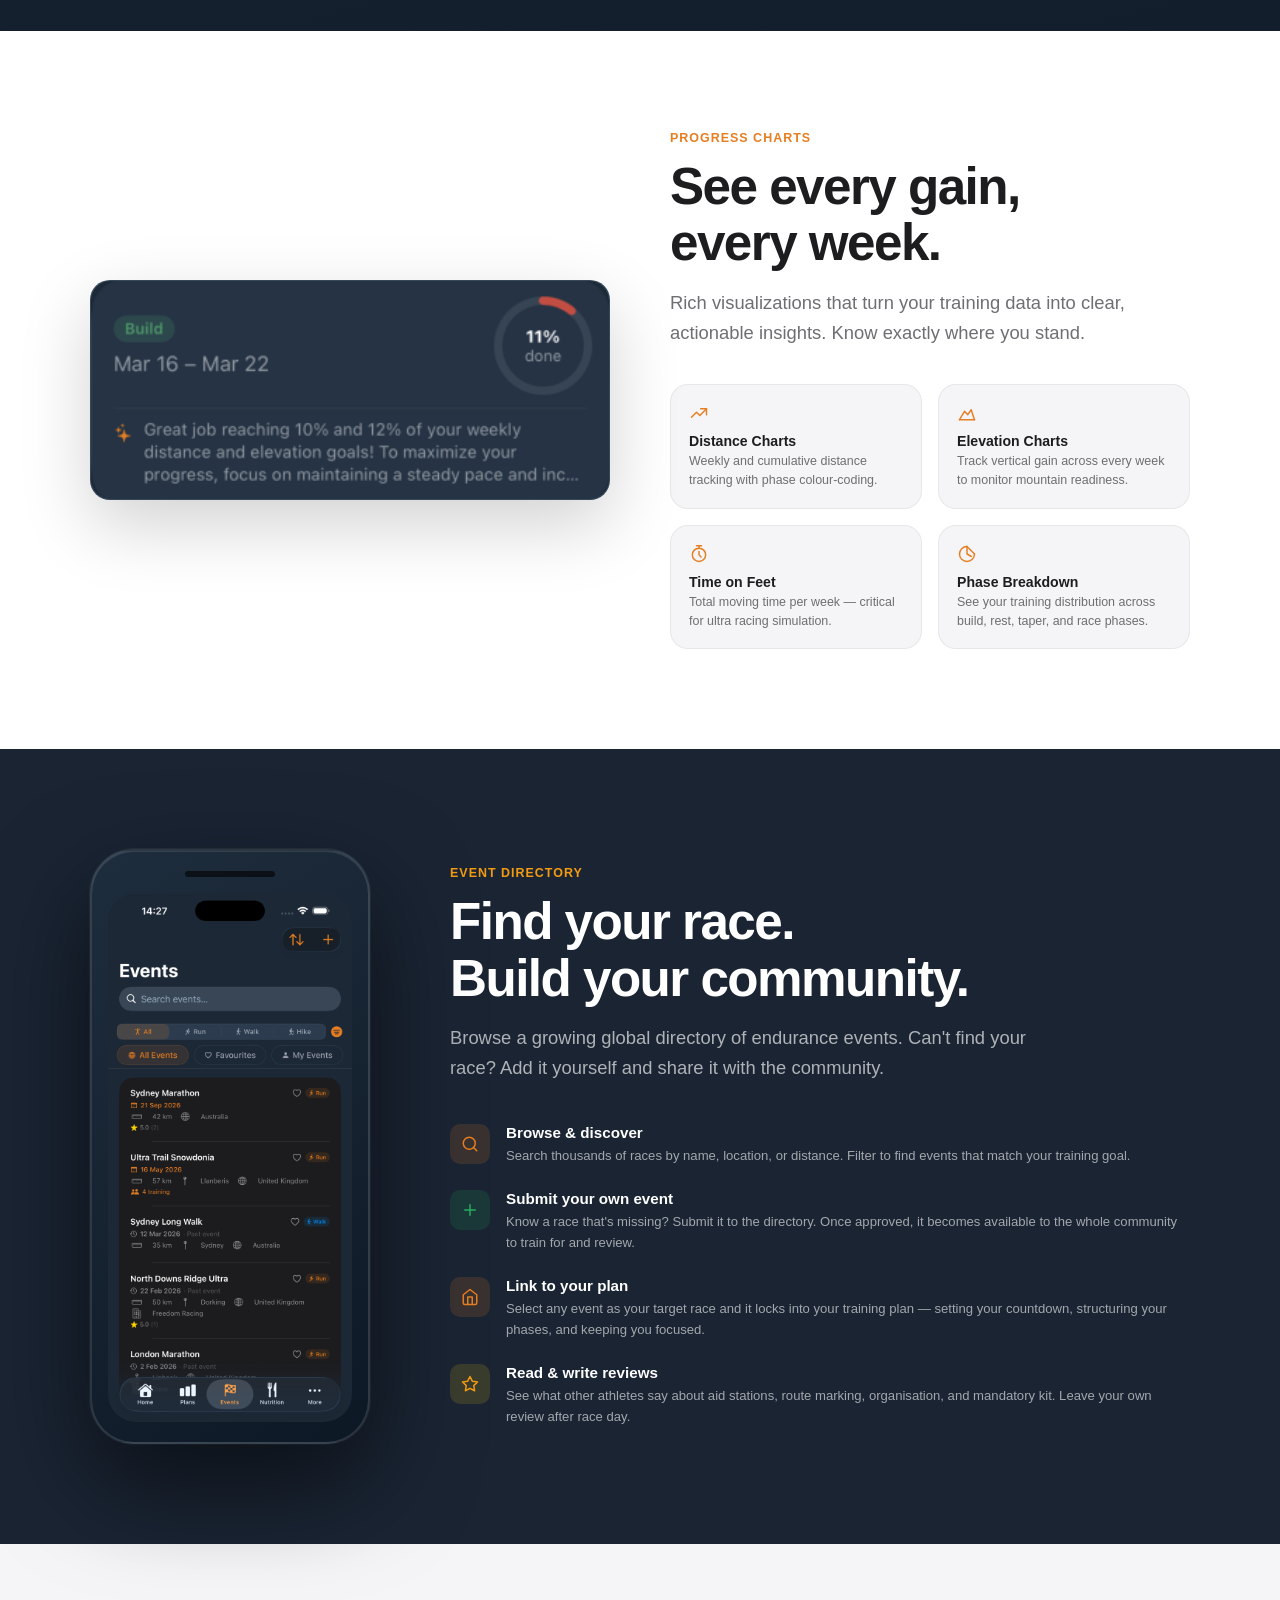
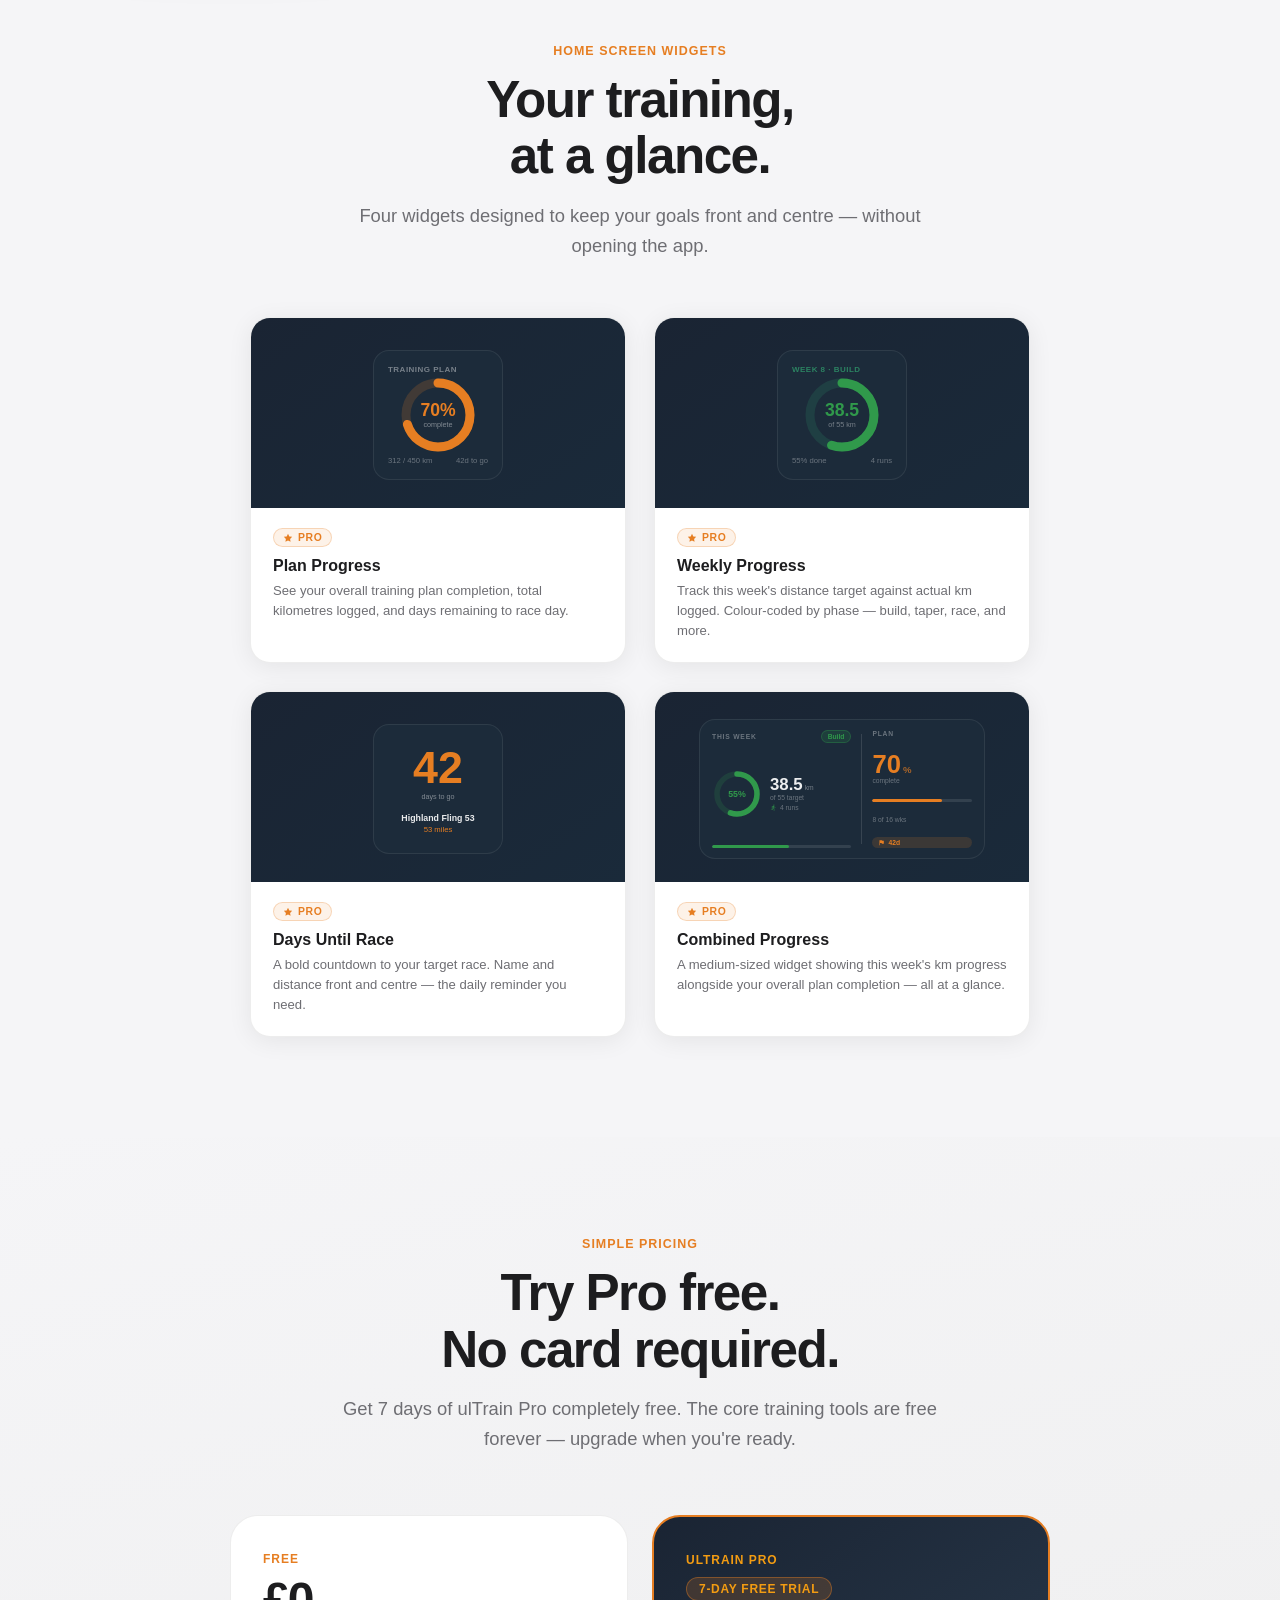
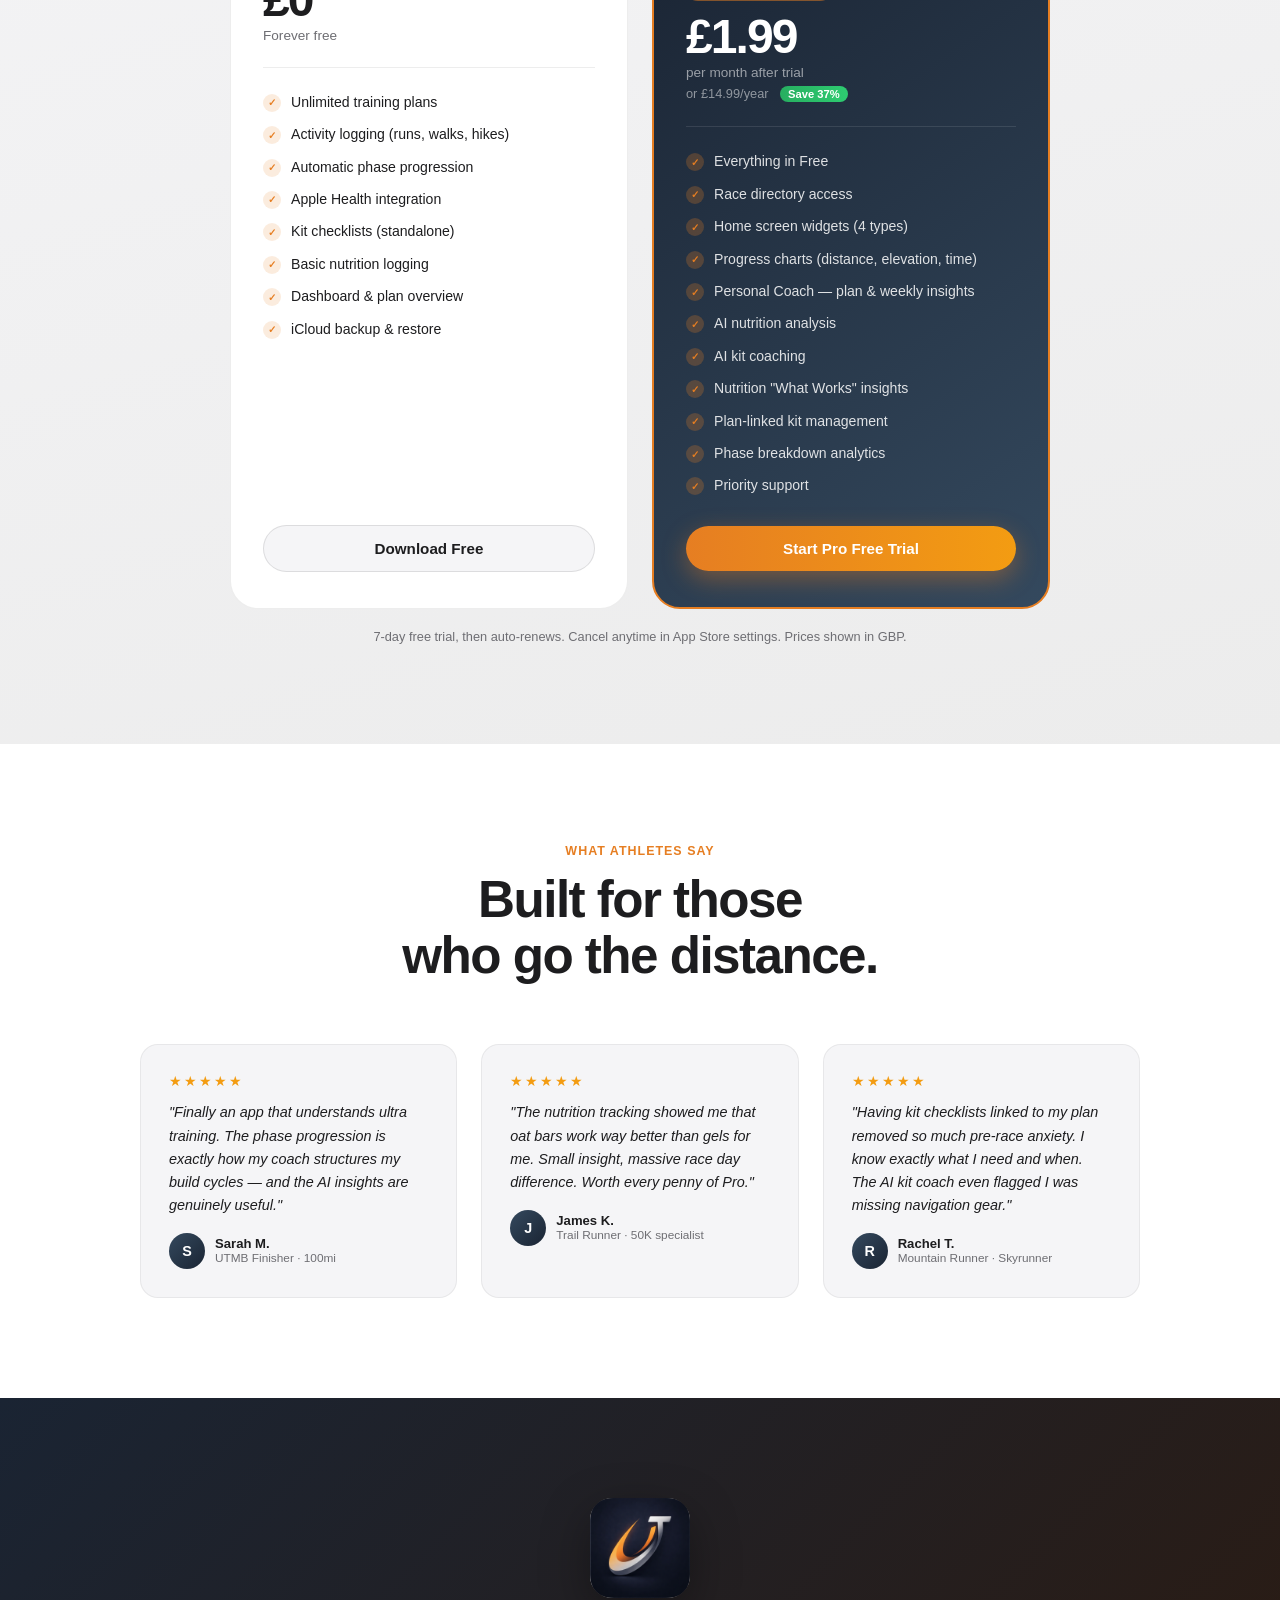
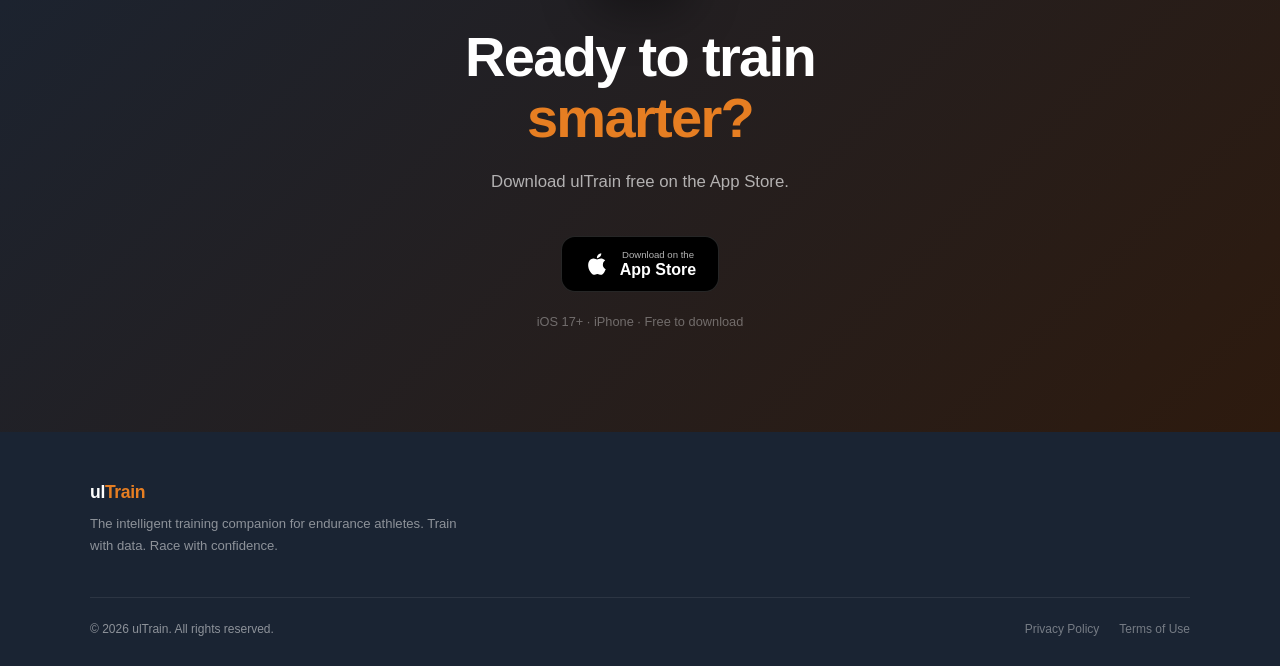
==== commit cb815a15: "Website v1.0.1 updates" ====
--- a/index.html
+++ b/index.html
@@ -5,855 +5,7 @@
   <meta name="viewport" content="width=device-width, initial-scale=1.0" />
   <title>ulTrain — Train Smarter. Race Better.</title>
   <meta name="description" content="The intelligent endurance training app for iOS. Create personalized training plans, log activities, track progress with rich charts, and get AI-powered coaching.">
-  <style>
-    /* ─── Reset & Base ─────────────────────────────────── */
-    *, *::before, *::after { box-sizing: border-box; margin: 0; padding: 0; }
-
-    :root {
-      --orange:   #E67E22;
-      --orange-lt:#F39C12;
-      --navy:     #1a2433;
-      --navy-mid: #2C3E50;
-      --navy-lt:  #34495E;
-      --slate:    #7F8C8D;
-      --silver:   #BDC3C7;
-      --white:    #FFFFFF;
-      --off-white:#F5F5F7;
-      --text-dark:#1d1d1f;
-      --text-gray:#6e6e73;
-      --radius-lg:28px;
-      --radius-md:18px;
-      --radius-sm:12px;
-      --transition:0.4s cubic-bezier(0.25,0.46,0.45,0.94);
-    }
-
-    html { scroll-behavior: smooth; overflow-x: hidden; }
-
-    body {
-      font-family: -apple-system, BlinkMacSystemFont, "SF Pro Display", "Segoe UI", Roboto, sans-serif;
-      background: var(--off-white);
-      color: var(--text-dark);
-      overflow-x: hidden;
-      width: 100%;
-      max-width: 100%;
-    }
-
-    /* ─── Nav ──────────────────────────────────────────── */
-    nav {
-      position: fixed; top: 0; left: 0; right: 0; z-index: 100;
-      display: flex; align-items: center; justify-content: space-between;
-      padding: 0 5%;
-      height: 52px;
-      background: rgba(255,255,255,0.72);
-      backdrop-filter: saturate(180%) blur(20px);
-      -webkit-backdrop-filter: saturate(180%) blur(20px);
-      border-bottom: 1px solid rgba(0,0,0,0.08);
-      transition: background var(--transition);
-    }
-    nav.dark {
-      background: rgba(26,36,51,0.82);
-      border-bottom-color: rgba(255,255,255,0.08);
-    }
-    .nav-logo {
-      font-size: 1.1rem; font-weight: 700; letter-spacing: -0.02em;
-      color: var(--text-dark); text-decoration: none;
-    }
-    nav.dark .nav-logo { color: var(--white); }
-    .nav-logo span { color: var(--orange); }
-    .nav-links { display: flex; gap: 2rem; list-style: none; }
-    .nav-links a {
-      font-size: 0.8rem; font-weight: 500; color: var(--text-gray);
-      text-decoration: none; transition: color 0.2s;
-    }
-    nav.dark .nav-links a { color: rgba(255,255,255,0.7); }
-    .nav-links a:hover { color: var(--orange); }
-    .nav-cta {
-      background: var(--orange); color: white; font-size: 0.78rem;
-      font-weight: 600; padding: 7px 16px; border-radius: 20px;
-      text-decoration: none; transition: background 0.2s, transform 0.15s;
-    }
-    .nav-cta:hover { background: var(--orange-lt); transform: scale(1.03); }
-    .nav-mobile-toggle { display: none; background: none; border: none; cursor: pointer; }
-
-    /* ─── Hero ─────────────────────────────────────────── */
-    .hero {
-      min-height: 100vh;
-      background: linear-gradient(160deg, var(--navy) 0%, #1f3045 55%, #2d1a0e 100%);
-      display: flex; flex-direction: column;
-      align-items: center; justify-content: center;
-      text-align: center;
-      padding: 100px 5% 80px;
-      position: relative; overflow: hidden;
-    }
-    .hero-glow {
-      position: absolute; border-radius: 50%;
-      filter: blur(100px); pointer-events: none; opacity: 0.35;
-      animation: pulse 6s ease-in-out infinite alternate;
-    }
-    .hero-glow-1 {
-      width: 600px; height: 600px;
-      background: var(--orange); top: -100px; right: -150px;
-    }
-    .hero-glow-2 {
-      width: 400px; height: 400px;
-      background: #6A5ACD; bottom: -100px; left: -100px;
-    }
-    @keyframes pulse { from { opacity: 0.25; } to { opacity: 0.45; } }
-
-    .hero-eyebrow {
-      display: inline-flex; align-items: center; gap: 8px;
-      background: rgba(230,126,34,0.18); border: 1px solid rgba(230,126,34,0.35);
-      color: var(--orange-lt); font-size: 0.78rem; font-weight: 600;
-      letter-spacing: 0.06em; text-transform: uppercase;
-      padding: 5px 14px; border-radius: 30px;
-      margin-bottom: 28px;
-      opacity: 0; animation: fadeUp 0.7s 0.2s forwards;
-    }
-    .hero-eyebrow::before { content: "●"; font-size: 0.5rem; }
-
-    .hero h1 {
-      font-size: clamp(3rem, 9vw, 7rem);
-      font-weight: 800; letter-spacing: -0.04em; line-height: 1.0;
-      color: white;
-      opacity: 0; animation: fadeUp 0.7s 0.35s forwards;
-    }
-    .hero h1 span { color: var(--orange); }
-
-    .hero-sub {
-      margin-top: 24px; max-width: 580px;
-      font-size: clamp(1.05rem, 2.5vw, 1.3rem);
-      color: rgba(255,255,255,0.68); line-height: 1.6; font-weight: 400;
-      opacity: 0; animation: fadeUp 0.7s 0.5s forwards;
-    }
-
-    .hero-actions {
-      margin-top: 40px; display: flex; gap: 16px; flex-wrap: wrap; justify-content: center;
-      opacity: 0; animation: fadeUp 0.7s 0.65s forwards;
-    }
-    .btn-primary {
-      display: inline-flex; align-items: center; gap: 8px;
-      background: var(--orange); color: white;
-      font-size: 1rem; font-weight: 600; padding: 15px 30px;
-      border-radius: 50px; text-decoration: none;
-      transition: transform 0.2s, box-shadow 0.2s;
-      box-shadow: 0 8px 30px rgba(230,126,34,0.4);
-    }
-    .btn-primary:hover { transform: translateY(-2px); box-shadow: 0 12px 40px rgba(230,126,34,0.55); }
-    .btn-secondary {
-      display: inline-flex; align-items: center; gap: 8px;
-      background: rgba(255,255,255,0.1); color: white;
-      font-size: 1rem; font-weight: 600; padding: 15px 30px;
-      border-radius: 50px; text-decoration: none;
-      border: 1px solid rgba(255,255,255,0.2);
-      transition: background 0.2s, transform 0.2s;
-      backdrop-filter: blur(10px);
-    }
-    .btn-secondary:hover { background: rgba(255,255,255,0.18); transform: translateY(-2px); }
-
-    /* Phone mockup */
-    .hero-device {
-      margin-top: 70px; position: relative; display: flex; justify-content: center;
-      opacity: 0; animation: fadeUp 0.9s 0.8s forwards;
-    }
-    .phone-frame {
-      width: min(280px, 75vw);
-      background: linear-gradient(145deg, #1e2d3d 0%, #0d1825 100%);
-      border-radius: 44px;
-      border: 2px solid rgba(255,255,255,0.12);
-      padding: 20px 16px;
-      box-shadow: 0 40px 100px rgba(0,0,0,0.55), 0 0 0 1px rgba(255,255,255,0.06), inset 0 1px 0 rgba(255,255,255,0.1);
-      position: relative;
-      animation: float 4s ease-in-out infinite;
-    }
-    .phone-notch {
-      width: 90px; height: 6px; background: rgba(0,0,0,0.6);
-      border-radius: 3px; margin: 0 auto 16px;
-    }
-    @keyframes float {
-      0%,100% { transform: translateY(0); }
-      50% { transform: translateY(-12px); }
-    }
-    .phone-screen {
-      border-radius: 28px; overflow: hidden;
-      background: var(--navy-mid);
-      aspect-ratio: 9/19.5;
-      display: flex; flex-direction: column;
-    }
-    .ps-header {
-      background: linear-gradient(135deg, #2c3e50, #1a2433);
-      padding: 14px 16px 10px;
-    }
-    .ps-greeting { font-size: 0.6rem; color: rgba(255,255,255,0.5); }
-    .ps-name { font-size: 0.95rem; font-weight: 700; color: white; letter-spacing: -0.02em; }
-    .ps-plan-card {
-      background: linear-gradient(135deg, #e67e22, #d35400);
-      border-radius: 14px; margin: 8px 12px;
-      padding: 12px;
-    }
-    .ps-plan-label { font-size: 0.5rem; color: rgba(255,255,255,0.75); text-transform: uppercase; letter-spacing: 0.05em; }
-    .ps-plan-name { font-size: 0.75rem; font-weight: 700; color: white; margin-top: 2px; }
-    .ps-progress-row { display: flex; gap: 8px; margin-top: 8px; }
-    .ps-stat { flex: 1; background: rgba(0,0,0,0.2); border-radius: 8px; padding: 6px; text-align: center; }
-    .ps-stat-val { font-size: 0.7rem; font-weight: 700; color: white; }
-    .ps-stat-lbl { font-size: 0.45rem; color: rgba(255,255,255,0.65); }
-    .ps-prog-bar { height: 3px; background: rgba(255,255,255,0.25); border-radius: 2px; margin-top: 8px; }
-    .ps-prog-fill { height: 100%; width: 62%; background: white; border-radius: 2px; }
-    .ps-section { padding: 10px 12px 4px; }
-    .ps-section-title { font-size: 0.55rem; font-weight: 700; color: rgba(255,255,255,0.5); text-transform: uppercase; letter-spacing: 0.06em; }
-    .ps-week-row { display: flex; align-items: center; gap: 8px; padding: 8px; background: rgba(255,255,255,0.05); border-radius: 10px; margin-top: 6px; }
-    .ps-week-badge { width: 24px; height: 24px; border-radius: 8px; background: var(--orange); display: flex; align-items: center; justify-content: center; font-size: 0.55rem; font-weight: 800; color: white; flex-shrink: 0; }
-    .ps-week-info { flex: 1; }
-    .ps-week-name { font-size: 0.6rem; font-weight: 600; color: white; }
-    .ps-week-dist { font-size: 0.5rem; color: rgba(255,255,255,0.5); }
-    .ps-week-row2 { background: rgba(255,255,255,0.03); }
-    .ps-chart-preview { margin: 8px 12px; height: 50px; background: rgba(255,255,255,0.04); border-radius: 10px; overflow: hidden; display: flex; align-items: flex-end; padding: 8px 8px 6px; gap: 3px; }
-    .ps-bar { border-radius: 3px 3px 0 0; flex: 1; opacity: 0.7; }
-    .ps-tabbar { display: flex; padding: 8px 12px 6px; border-top: 1px solid rgba(255,255,255,0.06); gap: 4px; }
-    .ps-tab { flex: 1; display: flex; flex-direction: column; align-items: center; gap: 2px; opacity: 0.4; }
-    .ps-tab.active { opacity: 1; }
-    .ps-tab-icon { font-size: 0.9rem; }
-    .ps-tab-lbl { font-size: 0.4rem; color: rgba(255,255,255,0.6); }
-    .ps-tab.active .ps-tab-lbl { color: var(--orange); }
-
-    /* ─── Sections base ────────────────────────────────── */
-    section { padding: 100px 5%; }
-    .section-eyebrow {
-      font-size: 0.78rem; font-weight: 600; letter-spacing: 0.08em;
-      text-transform: uppercase; color: var(--orange);
-      margin-bottom: 14px;
-    }
-    .section-title {
-      font-size: clamp(2rem, 5vw, 3.2rem); font-weight: 800;
-      letter-spacing: -0.03em; line-height: 1.1;
-      color: var(--text-dark);
-    }
-    .section-sub {
-      margin-top: 16px; font-size: clamp(1rem, 2vw, 1.15rem);
-      color: var(--text-gray); line-height: 1.65; max-width: 600px;
-    }
-    .center { text-align: center; }
-    .center .section-sub { margin: 16px auto 0; }
-
-    /* ─── Stats Banner ─────────────────────────────────── */
-    .stats-banner {
-      background: white;
-      border-top: 1px solid rgba(0,0,0,0.07);
-      border-bottom: 1px solid rgba(0,0,0,0.07);
-      padding: 40px 5%;
-    }
-    .stats-grid {
-      max-width: 900px; margin: 0 auto;
-      display: grid; grid-template-columns: repeat(4, 1fr);
-      text-align: center; gap: 20px;
-    }
-    .stat-item-num {
-      font-size: 2.4rem; font-weight: 800; color: var(--orange);
-      letter-spacing: -0.04em; line-height: 1;
-    }
-    .stat-item-lbl {
-      font-size: 0.82rem; color: var(--text-gray); margin-top: 6px; font-weight: 500;
-    }
-
-    /* ─── Features Grid ────────────────────────────────── */
-    .features-section { background: var(--off-white); }
-    .features-grid {
-      max-width: 1100px; margin: 60px auto 0;
-      display: grid; grid-template-columns: repeat(3, 1fr); gap: 20px;
-    }
-    .feature-card {
-      background: white; border-radius: var(--radius-lg);
-      padding: 36px 32px;
-      border: 1px solid rgba(0,0,0,0.06);
-      transition: transform var(--transition), box-shadow var(--transition);
-      opacity: 0; transform: translateY(30px);
-    }
-    .feature-card.visible {
-      opacity: 1; transform: translateY(0);
-    }
-    .feature-card:hover {
-      transform: translateY(-6px);
-      box-shadow: 0 20px 60px rgba(0,0,0,0.1);
-    }
-    .feature-icon {
-      width: 52px; height: 52px; border-radius: 16px;
-      display: flex; align-items: center; justify-content: center;
-      margin-bottom: 20px;
-      background: linear-gradient(135deg, rgba(230,126,34,0.12), rgba(230,126,34,0.06));
-    }
-    .feature-icon svg { width: 24px; height: 24px; stroke: var(--orange); fill: none; stroke-width: 1.75; stroke-linecap: round; stroke-linejoin: round; }
-    .feature-card.featured .feature-icon svg { stroke: #f5a461; }
-    .feature-card h3 {
-      font-size: 1.15rem; font-weight: 700; letter-spacing: -0.02em;
-      color: var(--text-dark); margin-bottom: 10px;
-    }
-    .feature-card p {
-      font-size: 0.9rem; color: var(--text-gray); line-height: 1.65;
-    }
-    .feature-badge {
-      display: inline-flex; align-items: center; gap: 5px;
-      margin-top: 14px;
-      background: rgba(230,126,34,0.1);
-      border: 1px solid rgba(230,126,34,0.3);
-      color: var(--orange); font-size: 0.7rem; font-weight: 700;
-      padding: 4px 10px; border-radius: 20px; letter-spacing: 0.04em;
-      text-transform: uppercase;
-    }
-    .feature-badge::before {
-      content: "★"; font-size: 0.6rem;
-    }
-
-    /* ─── Plans Showcase ───────────────────────────────── */
-    .plans-section {
-      background: linear-gradient(170deg, var(--navy) 0%, #1f3045 100%);
-      color: white;
-    }
-    .plans-section .section-title { color: white; }
-    .plans-section .section-sub { color: rgba(255,255,255,0.65); }
-    .plans-section .section-eyebrow { color: var(--orange-lt); }
-    .plans-showcase {
-      max-width: 1100px; margin: 70px auto 0;
-      display: grid; grid-template-columns: 1fr 1fr; gap: 50px; align-items: center;
-    }
-    .plans-device { position: relative; display: flex; justify-content: center; }
-    .plans-device .phone-frame { animation: float2 5s ease-in-out infinite; }
-    @keyframes float2 {
-      0%,100% { transform: translateY(0) rotate(-2deg); }
-      50% { transform: translateY(-10px) rotate(-2deg); }
-    }
-    .plans-features { display: flex; flex-direction: column; gap: 24px; }
-    .plan-feature-row {
-      display: flex; gap: 18px; align-items: flex-start;
-      opacity: 0; transform: translateX(20px);
-      transition: all 0.5s;
-    }
-    .plan-feature-row.visible { opacity: 1; transform: translateX(0); }
-    .pf-icon {
-      width: 44px; height: 44px; border-radius: 14px; flex-shrink: 0;
-      background: rgba(230,126,34,0.18); display: flex; align-items: center;
-      justify-content: center;
-    }
-    .pf-icon svg { width: 22px; height: 22px; stroke: #f5a461; fill: none; stroke-width: 1.75; stroke-linecap: round; stroke-linejoin: round; }
-    .pf-text h4 { font-size: 1rem; font-weight: 700; color: white; margin-bottom: 4px; }
-    .pf-text p { font-size: 0.87rem; color: rgba(255,255,255,0.6); line-height: 1.55; }
-
-    /* ─── Plan Wizard ──────────────────────────────────── */
-    .wizard-section {
-      background: var(--off-white);
-      overflow: hidden;
-    }
-    .wizard-inner {
-      max-width: 1100px; margin: 0 auto;
-      display: grid; grid-template-columns: 1fr 1fr; gap: 70px; align-items: center;
-    }
-    .wizard-content .section-eyebrow { color: var(--orange); }
-    .wizard-steps {
-      margin-top: 36px; display: flex; flex-direction: column; gap: 0;
-      position: relative;
-    }
-    .wizard-steps::before {
-      content: '';
-      position: absolute; left: 18px; top: 20px; bottom: 20px;
-      width: 2px; background: linear-gradient(180deg, var(--orange), rgba(230,126,34,0.1));
-      border-radius: 1px;
-    }
-    .wizard-step {
-      display: flex; gap: 18px; align-items: flex-start;
-      padding: 0 0 24px 0;
-      opacity: 0; transform: translateX(-16px);
-      transition: all 0.5s;
-    }
-    .wizard-step.visible { opacity: 1; transform: translateX(0); }
-    .wizard-step:last-child { padding-bottom: 0; }
-    .ws-num {
-      width: 36px; height: 36px; border-radius: 50%; flex-shrink: 0;
-      background: var(--orange); color: white;
-      display: flex; align-items: center; justify-content: center;
-      font-size: 0.8rem; font-weight: 800;
-      box-shadow: 0 4px 14px rgba(230,126,34,0.35);
-      position: relative; z-index: 1;
-    }
-    .ws-text h4 { font-size: 0.98rem; font-weight: 700; color: var(--text-dark); margin-bottom: 3px; }
-    .ws-text p { font-size: 0.85rem; color: var(--text-gray); line-height: 1.5; }
-    .wizard-visual {
-      position: relative; display: flex; justify-content: center; align-items: center;
-      padding: 20px;
-    }
-    .wizard-phone-wrap {
-      position: relative;
-      z-index: 0;
-    }
-    .wizard-phone-wrap .phone-frame {
-      animation: float3 5s ease-in-out infinite;
-    }
-    @keyframes float3 {
-      0%,100% { transform: translateY(0) rotate(1.5deg); }
-      50% { transform: translateY(-10px) rotate(1.5deg); }
-    }
-    .wizard-badge {
-      position: absolute; top: 20px; right: -28px;
-      z-index: 10;
-      background: linear-gradient(135deg, var(--orange), var(--orange-lt));
-      color: white; font-size: 0.75rem; font-weight: 800;
-      padding: 10px 18px; border-radius: 22px;
-      box-shadow: 0 12px 32px rgba(230,126,34,0.55), 0 2px 8px rgba(0,0,0,0.18);
-      letter-spacing: 0.03em;
-      opacity: 0; transform: rotate(6deg) scale(0.85);
-      transition: all 0.5s 0.4s cubic-bezier(0.34,1.56,0.64,1);
-    }
-    .wizard-badge.visible { opacity: 1; transform: rotate(6deg) scale(1); }
-
-    /* ─── AI Highlight ─────────────────────────────────── */
-    .ai-section {
-      background: var(--off-white);
-      position: relative; overflow: hidden;
-    }
-    .ai-inner {
-      max-width: 1100px; margin: 0 auto;
-      display: grid; grid-template-columns: 1fr 1fr; gap: 60px; align-items: center;
-    }
-    .ai-visual {
-      position: relative; padding: 40px;
-      display: flex; align-items: center; justify-content: center;
-    }
-    .ai-card {
-      background: linear-gradient(135deg, #1a2433, #2c1a0e);
-      border: 1px solid rgba(230,126,34,0.25);
-      border-radius: var(--radius-lg); padding: 28px;
-      width: 100%; max-width: 360px;
-      box-shadow: 0 30px 80px rgba(0,0,0,0.2);
-      position: relative;
-      opacity: 0; transform: scale(0.95);
-      transition: all 0.6s var(--transition);
-    }
-    .ai-card.visible { opacity: 1; transform: scale(1); }
-    .ai-card-header {
-      display: flex; align-items: center; gap: 12px; margin-bottom: 18px;
-    }
-    .ai-avatar {
-      width: 38px; height: 38px; border-radius: 50%;
-      background: linear-gradient(135deg, var(--orange), var(--orange-lt));
-      display: flex; align-items: center; justify-content: center;
-    }
-    .ai-avatar svg { width: 20px; height: 20px; stroke: white; fill: none; stroke-width: 1.75; stroke-linecap: round; stroke-linejoin: round; }
-    .ai-label { font-size: 0.75rem; font-weight: 700; color: white; }
-    .ai-sublabel { font-size: 0.65rem; color: rgba(255,255,255,0.45); margin-top: 1px; }
-    .ai-message {
-      font-size: 0.85rem; line-height: 1.65;
-      color: rgba(255,255,255,0.85);
-      background: rgba(255,255,255,0.05); border-radius: 14px; padding: 14px;
-      border-left: 3px solid var(--orange);
-    }
-    .ai-tag {
-      display: inline-flex; align-items: center; gap: 6px;
-      margin-top: 14px; font-size: 0.7rem; font-weight: 600;
-      color: rgba(255,255,255,0.45);
-    }
-    .ai-tag svg { width: 12px; height: 12px; stroke: rgba(255,255,255,0.45); fill: none; stroke-width: 2; stroke-linecap: round; stroke-linejoin: round; }
-    .ai-content { }
-    .ai-content .section-eyebrow { margin-top: 0; }
-    .ai-points { margin-top: 32px; display: flex; flex-direction: column; gap: 18px; }
-    .ai-point { display: flex; gap: 14px; align-items: flex-start; }
-    .ai-point-check {
-      width: 36px; height: 36px; border-radius: 11px; flex-shrink: 0;
-      background: rgba(230,126,34,0.12); border: 1px solid rgba(230,126,34,0.2);
-      display: flex; align-items: center; justify-content: center;
-      margin-top: 1px;
-    }
-    .ai-point-check svg { width: 18px; height: 18px; stroke: var(--orange); fill: none; stroke-width: 1.75; stroke-linecap: round; stroke-linejoin: round; }
-    .ai-point h4 { font-size: 0.95rem; font-weight: 700; color: var(--text-dark); }
-    .ai-point p { font-size: 0.85rem; color: var(--text-gray); margin-top: 3px; line-height: 1.5; }
-
-    /* ─── Charts / Progress ────────────────────────────── */
-    .progress-section { background: white; }
-    .progress-inner {
-      max-width: 1100px; margin: 0 auto;
-      display: grid; grid-template-columns: 1fr 1fr; gap: 60px; align-items: center;
-    }
-    .chart-demo {
-      background: var(--navy-mid); border-radius: var(--radius-lg);
-      padding: 28px; border: 1px solid rgba(255,255,255,0.05);
-      box-shadow: 0 25px 70px rgba(0,0,0,0.18);
-      opacity: 0; transform: translateX(-30px);
-      transition: all 0.6s var(--transition);
-    }
-    .chart-demo.visible { opacity: 1; transform: translateX(0); }
-    .chart-title-row { display: flex; justify-content: space-between; align-items: center; margin-bottom: 20px; }
-    .chart-title { font-size: 0.82rem; font-weight: 700; color: white; }
-    .chart-pill { background: rgba(230,126,34,0.2); color: var(--orange-lt); font-size: 0.65rem; font-weight: 700; padding: 3px 10px; border-radius: 20px; }
-    .chart-bars { display: flex; gap: 6px; align-items: flex-end; height: 120px; }
-    .chart-bar-wrap { flex: 1; display: flex; flex-direction: column; align-items: center; gap: 5px; }
-    .chart-bar {
-      width: 100%; border-radius: 6px 6px 0 0;
-      transition: height 1s cubic-bezier(0.34,1.56,0.64,1);
-    }
-    .chart-bar.bar-build { background: linear-gradient(180deg, #3498db, #2980b9); }
-    .chart-bar.bar-rest { background: linear-gradient(180deg, #27ae60, #1e8449); }
-    .chart-bar.bar-taper { background: linear-gradient(180deg, #e74c3c, #c0392b); }
-    .chart-bar.bar-race { background: linear-gradient(180deg, var(--orange), #d35400); }
-    .chart-bar-lbl { font-size: 0.45rem; color: rgba(255,255,255,0.4); }
-    .chart-legend {
-      display: flex; gap: 12px; margin-top: 16px; flex-wrap: wrap;
-    }
-    .cl-item { display: flex; align-items: center; gap: 5px; font-size: 0.65rem; color: rgba(255,255,255,0.6); }
-    .cl-dot { width: 8px; height: 8px; border-radius: 50%; }
-    .progress-content { }
-    .progress-features { margin-top: 36px; display: grid; grid-template-columns: 1fr 1fr; gap: 16px; }
-    .pf-mini {
-      background: var(--off-white); border-radius: var(--radius-md); padding: 18px;
-      border: 1px solid rgba(0,0,0,0.06);
-    }
-    .pf-mini-icon { margin-bottom: 10px; display: flex; }
-    .pf-mini-icon svg { width: 20px; height: 20px; stroke: var(--orange); fill: none; stroke-width: 1.75; stroke-linecap: round; stroke-linejoin: round; }
-    .pf-mini h4 { font-size: 0.88rem; font-weight: 700; color: var(--text-dark); }
-    .pf-mini p { font-size: 0.78rem; color: var(--text-gray); margin-top: 3px; line-height: 1.5; }
-
-    /* ─── Events Directory ──────────────────────────────── */
-    .events-section { padding: 100px 5%; background: var(--navy); }
-    .events-inner {
-      max-width: 1100px; margin: 0 auto;
-      display: flex; align-items: center; gap: 80px;
-    }
-    .events-device { flex-shrink: 0; }
-    .events-content { flex: 1; }
-    .events-section .section-eyebrow { color: var(--orange-lt); }
-    .events-section .section-title { color: white; }
-    .events-section .section-sub { color: rgba(255,255,255,0.65); }
-    .events-features { display: flex; flex-direction: column; gap: 24px; margin-top: 40px; }
-    .ef-item { display: flex; align-items: flex-start; gap: 16px; }
-    .ef-icon {
-      width: 40px; height: 40px; border-radius: 10px; flex-shrink: 0;
-      background: rgba(230,126,34,0.15); color: var(--orange);
-      display: flex; align-items: center; justify-content: center;
-    }
-    .ef-icon svg { width: 18px; height: 18px; fill: none; stroke: currentColor; stroke-width: 2; stroke-linecap: round; stroke-linejoin: round; }
-    .ef-item h4 { font-size: 0.95rem; font-weight: 700; color: white; margin-bottom: 4px; }
-    .ef-item p { font-size: 0.82rem; color: rgba(255,255,255,0.6); line-height: 1.6; }
-    @media (max-width: 860px) {
-      .events-inner { flex-direction: column; gap: 48px; align-items: center; }
-      .events-content { text-align: center; }
-      .ef-item { text-align: left; }
-    }
-
-    /* ─── Widgets ──────────────────────────────────────── */
-    .widgets-section { padding: 100px 5%; background: var(--off-white); }
-    .widgets-grid {
-      display: grid; grid-template-columns: repeat(2, 1fr); gap: 28px;
-      max-width: 780px; margin: 56px auto 0;
-    }
-    .widget-card {
-      background: white; border-radius: 20px;
-      border: 1px solid rgba(0,0,0,0.07);
-      box-shadow: 0 4px 24px rgba(0,0,0,0.07);
-      overflow: hidden; transition: transform 0.25s, box-shadow 0.25s;
-    }
-    .widget-card:hover { transform: translateY(-5px); box-shadow: 0 16px 48px rgba(0,0,0,0.12); }
-    .widget-mockup {
-      background: linear-gradient(145deg, var(--navy), #1a2a3a);
-      padding: 28px 24px 24px;
-      display: flex; justify-content: center; align-items: center;
-      height: 190px;
-    }
-    .wm-inner {
-      background: #1c2b3a; border-radius: 16px;
-      border: 1px solid rgba(255,255,255,0.08);
-      padding: 14px; width: 130px; height: 130px;
-      display: flex; flex-direction: column; justify-content: space-between;
-    }
-    .wm-ring-wrap { display: flex; justify-content: center; align-items: center; flex: 1; }
-    .wm-ring { position: relative; width: 80px; height: 80px; }
-    .wm-ring svg { width: 80px; height: 80px; transform: rotate(-90deg); }
-    .wm-ring-text { position: absolute; inset: 0; display: flex; flex-direction: column; align-items: center; justify-content: center; }
-    .wm-ring-text span { font-size: 1.1rem; font-weight: 700; color: var(--orange); line-height: 1; }
-    .wm-ring-text small { font-size: 0.45rem; color: rgba(255,255,255,0.45); }
-    .wm-label { font-size: 0.5rem; font-weight: 600; color: rgba(255,255,255,0.4); text-transform: uppercase; letter-spacing: 0.06em; }
-    .wm-footer { display: flex; justify-content: space-between; }
-    .wm-footer span { font-size: 0.48rem; color: rgba(255,255,255,0.35); }
-    .wm-countdown { display: flex; flex-direction: column; align-items: center; justify-content: center; flex: 1; gap: 2px; }
-    .wm-days { font-size: 2.8rem; font-weight: 900; color: var(--orange); line-height: 1; }
-    .wm-days-label { font-size: 0.45rem; font-weight: 500; color: rgba(255,255,255,0.45); }
-    .wm-race-name { font-size: 0.55rem; font-weight: 700; color: rgba(255,255,255,0.9); text-align: center; }
-    .wm-race-dist { font-size: 0.48rem; color: var(--orange); text-align: center; }
-    /* medium widget mockup */
-    .wm-inner.medium { width: auto; height: auto; padding: 10px 12px; }
-    .wm-medium { width: 260px; height: 118px; display: flex; flex-direction: row; gap: 10px; }
-    .wm-med-panel { display: flex; flex-direction: column; justify-content: space-between; }
-    .wm-med-panel.week { flex: 1.4; }
-    .wm-med-panel.plan { flex: 1; }
-    .wm-med-divider { width: 1px; background: rgba(255,255,255,0.12); margin: 4px 0; }
-    .wm-med-label { font-size: 0.42rem; font-weight: 800; color: rgba(255,255,255,0.35); text-transform: uppercase; letter-spacing: 0.12em; }
-    .wm-med-ring-row { display: flex; align-items: center; gap: 8px; }
-    .wm-med-ring { position: relative; width: 50px; height: 50px; flex-shrink: 0; }
-    .wm-med-ring svg { width: 50px; height: 50px; transform: rotate(-90deg); }
-    .wm-med-ring-pct { position: absolute; inset: 0; display: flex; align-items: center; justify-content: center; font-size: 0.55rem; font-weight: 700; color: #30994b; }
-    .wm-med-km { font-size: 1.05rem; font-weight: 700; color: rgba(255,255,255,0.92); line-height: 1; }
-    .wm-med-km-unit { font-size: 0.42rem; font-weight: 500; color: rgba(255,255,255,0.4); }
-    .wm-med-km-target { font-size: 0.42rem; color: rgba(255,255,255,0.35); }
-    .wm-med-runs { display: flex; align-items: center; gap: 3px; font-size: 0.42rem; color: rgba(255,255,255,0.35); }
-    .wm-med-bar { height: 3px; border-radius: 2px; background: rgba(255,255,255,0.1); overflow: hidden; }
-    .wm-med-bar-fill { height: 100%; border-radius: 2px; }
-    .wm-med-pct-big { font-size: 1.6rem; font-weight: 900; color: var(--orange); line-height: 1; }
-    .wm-med-pct-pct { font-size: 0.6rem; font-weight: 700; color: rgba(230,126,34,0.7); }
-    .wm-med-complete { font-size: 0.42rem; color: rgba(255,255,255,0.35); }
-    .wm-med-weeks { font-size: 0.42rem; font-weight: 500; color: rgba(255,255,255,0.35); }
-    .wm-med-pill { display: inline-flex; align-items: center; gap: 3px; font-size: 0.42rem; font-weight: 600; color: var(--orange); background: rgba(230,126,34,0.15); border-radius: 10px; padding: 2px 6px; }
-    .wm-phase-pill { font-size: 0.42rem; font-weight: 700; color: #30994b; background: rgba(48,153,75,0.18); border: 0.5px solid rgba(48,153,75,0.35); border-radius: 10px; padding: 2px 6px; }
-    .widget-info { padding: 20px 22px 22px; }
-    .widget-info h3 { font-size: 1rem; font-weight: 700; color: var(--text-dark); margin-bottom: 6px; }
-    .widget-info p { font-size: 0.82rem; color: var(--text-gray); line-height: 1.5; margin: 0; }
-    .widget-pro-badge {
-      display: inline-flex; align-items: center; gap: 5px;
-      background: rgba(230,126,34,0.1); border: 1px solid rgba(230,126,34,0.25);
-      color: var(--orange); font-size: 0.65rem; font-weight: 700;
-      padding: 3px 9px; border-radius: 20px; margin-bottom: 10px;
-      text-transform: uppercase; letter-spacing: 0.06em;
-    }
-    @media(max-width:768px) {
-      .widgets-grid { grid-template-columns: 1fr; max-width: 360px; }
-    }
-
-    /* ─── Pricing ──────────────────────────────────────── */
-    .pricing-section {
-      background: linear-gradient(165deg, #f5f5f7, #ececec);
-    }
-    .pricing-grid {
-      max-width: 820px; margin: 60px auto 0;
-      display: grid; grid-template-columns: 1fr 1fr; gap: 24px;
-    }
-    .pricing-card {
-      background: white; border-radius: var(--radius-lg);
-      padding: 36px 32px; border: 1px solid rgba(0,0,0,0.07);
-      transition: transform var(--transition), box-shadow var(--transition);
-      display: flex; flex-direction: column;
-    }
-    .pricing-card-body { flex: 1; }
-    .pricing-card:hover { transform: translateY(-4px); box-shadow: 0 20px 60px rgba(0,0,0,0.1); }
-    .pricing-card.pro {
-      background: linear-gradient(145deg, var(--navy), var(--navy-lt));
-      border: 2px solid var(--orange);
-      position: relative; overflow: hidden;
-    }
-    .pricing-tier {
-      font-size: 0.75rem; font-weight: 700; text-transform: uppercase;
-      letter-spacing: 0.08em; color: var(--orange); margin-bottom: 10px;
-    }
-    .pricing-card.pro .pricing-tier { color: var(--orange-lt); }
-    .pricing-price {
-      font-size: 3rem; font-weight: 800; letter-spacing: -0.04em;
-      color: var(--text-dark); line-height: 1;
-    }
-    .pricing-card.pro .pricing-price { color: white; }
-    .pricing-period { font-size: 0.85rem; color: var(--text-gray); margin-top: 4px; }
-    .pricing-card.pro .pricing-period { color: rgba(255,255,255,0.55); }
-    .pricing-alt { font-size: 0.8rem; color: var(--text-gray); margin-top: 6px; }
-    .pricing-card.pro .pricing-alt { color: rgba(255,255,255,0.5); }
-    .pricing-divider {
-      height: 1px; background: rgba(0,0,0,0.07);
-      margin: 24px 0;
-    }
-    .pricing-card.pro .pricing-divider { background: rgba(255,255,255,0.1); }
-    .pricing-features { display: flex; flex-direction: column; gap: 12px; }
-    .pf-row { display: flex; gap: 10px; align-items: flex-start; }
-    .pf-check {
-      width: 18px; height: 18px; border-radius: 50%; flex-shrink: 0;
-      background: rgba(230,126,34,0.15); color: var(--orange);
-      display: flex; align-items: center; justify-content: center;
-      font-size: 0.6rem; font-weight: 800; margin-top: 2px;
-    }
-    .pricing-card.pro .pf-check { background: rgba(230,126,34,0.25); }
-    .pf-row span { font-size: 0.88rem; color: var(--text-dark); line-height: 1.45; }
-    .pricing-card.pro .pf-row span { color: rgba(255,255,255,0.85); }
-    .pricing-cta {
-      display: block; text-align: center; margin-top: 30px;
-      padding: 14px; border-radius: 50px; font-size: 0.95rem; font-weight: 700;
-      text-decoration: none; transition: transform 0.2s, box-shadow 0.2s;
-    }
-    .pricing-cta.free { background: var(--off-white); color: var(--text-dark); border: 1px solid rgba(0,0,0,0.1); }
-    .pricing-cta.free:hover { background: #e8e8ea; transform: translateY(-2px); }
-    .pricing-cta.paid {
-      background: linear-gradient(90deg, var(--orange), var(--orange-lt));
-      color: white; box-shadow: 0 8px 25px rgba(230,126,34,0.4);
-    }
-    .pricing-cta.paid:href { transform: translateY(-2px); box-shadow: 0 12px 35px rgba(230,126,34,0.55); }
-    .pricing-note { text-align: center; margin-top: 20px; font-size: 0.8rem; color: var(--text-gray); }
-    .savings-badge {
-      display: inline-block; background: linear-gradient(90deg, #27ae60, #2ecc71);
-      color: white; font-size: 0.7rem; font-weight: 700;
-      padding: 2px 8px; border-radius: 20px; margin-left: 8px; vertical-align: middle;
-    }
-
-    /* ─── Testimonials / Social Proof ──────────────────── */
-    .social-section { background: white; }
-    .testimonials-grid {
-      max-width: 1000px; margin: 60px auto 0;
-      display: grid; grid-template-columns: repeat(3, 1fr); gap: 24px;
-    }
-    .testimonial-card {
-      background: var(--off-white); border-radius: var(--radius-md);
-      padding: 28px; border: 1px solid rgba(0,0,0,0.06);
-      opacity: 0; transform: translateY(20px);
-      transition: all 0.5s;
-    }
-    .testimonial-card.visible { opacity: 1; transform: translateY(0); }
-    .stars { color: var(--orange-lt); font-size: 0.85rem; letter-spacing: 2px; margin-bottom: 12px; }
-    .testimonial-card blockquote {
-      font-size: 0.9rem; color: var(--text-dark); line-height: 1.6; font-style: italic;
-    }
-    .testimonial-meta { margin-top: 16px; display: flex; align-items: center; gap: 10px; }
-    .testimonial-avatar {
-      width: 36px; height: 36px; border-radius: 50%;
-      background: linear-gradient(135deg, var(--navy-lt), var(--navy));
-      display: flex; align-items: center; justify-content: center;
-      font-size: 0.9rem; color: white; font-weight: 700;
-    }
-    .testimonial-name { font-size: 0.82rem; font-weight: 700; color: var(--text-dark); }
-    .testimonial-role { font-size: 0.74rem; color: var(--text-gray); }
-
-    /* ─── App Icon ─────────────────────────────────────── */
-    .app-icon-badge {
-      width: 100px; height: 100px;
-      border-radius: 22px;
-      box-shadow: 0 16px 48px rgba(0,0,0,0.35);
-      display: block; margin: 0 auto 28px;
-    }
-
-    /* ─── CTA Banner ───────────────────────────────────── */
-    .cta-section {
-      background: linear-gradient(135deg, var(--navy) 0%, #2d1a0e 100%);
-      text-align: center; padding: 100px 5%;
-    }
-    .cta-section h2 {
-      font-size: clamp(2.2rem, 5vw, 3.5rem); font-weight: 800;
-      letter-spacing: -0.03em; color: white; line-height: 1.1;
-    }
-    .cta-section h2 span { color: var(--orange); }
-    .cta-section p { margin: 20px auto 0; max-width: 520px; font-size: 1.05rem; color: rgba(255,255,255,0.65); line-height: 1.6; }
-    .cta-section .hero-actions { margin-top: 40px; }
-    .appstore-badge {
-      display: inline-flex; align-items: center; gap: 10px;
-      background: black; color: white;
-      padding: 12px 22px; border-radius: 14px; text-decoration: none;
-      border: 1px solid rgba(255,255,255,0.15);
-      transition: transform 0.2s, box-shadow 0.2s;
-    }
-    .appstore-badge:hover { transform: translateY(-2px); box-shadow: 0 10px 30px rgba(0,0,0,0.3); }
-    .asb-icon { display: flex; align-items: center; }
-    .asb-icon svg { width: 26px; height: 26px; fill: white; }
-    .asb-text-top { font-size: 0.6rem; color: rgba(255,255,255,0.7); display: block; }
-    .asb-text-main { font-size: 1rem; font-weight: 700; display: block; line-height: 1.2; }
-
-    /* ─── Footer ───────────────────────────────────────── */
-    footer {
-      background: var(--navy); color: rgba(255,255,255,0.5);
-      padding: 50px 5% 30px;
-    }
-    .footer-inner {
-      max-width: 1100px; margin: 0 auto;
-      display: grid; grid-template-columns: 2fr 1fr 1fr 1fr; gap: 40px;
-      padding-bottom: 40px; border-bottom: 1px solid rgba(255,255,255,0.08);
-    }
-    .footer-brand-name {
-      font-size: 1.1rem; font-weight: 800; color: white; letter-spacing: -0.02em; margin-bottom: 10px;
-    }
-    .footer-brand-name span { color: var(--orange); }
-    .footer-brand-desc { font-size: 0.82rem; line-height: 1.65; }
-    .footer-col h4 { font-size: 0.78rem; font-weight: 700; color: rgba(255,255,255,0.85); text-transform: uppercase; letter-spacing: 0.06em; margin-bottom: 14px; }
-    .footer-col ul { list-style: none; display: flex; flex-direction: column; gap: 8px; }
-    .footer-col a { font-size: 0.82rem; color: rgba(255,255,255,0.5); text-decoration: none; transition: color 0.2s; }
-    .footer-col a:hover { color: var(--orange); }
-    .footer-bottom {
-      max-width: 1100px; margin: 0 auto; padding-top: 24px;
-      display: flex; justify-content: space-between; align-items: center;
-      font-size: 0.75rem;
-    }
-    .footer-legal { display: flex; gap: 20px; }
-    .footer-legal a { color: rgba(255,255,255,0.4); text-decoration: none; transition: color 0.2s; }
-    .footer-legal a:hover { color: rgba(255,255,255,0.7); }
-
-    /* ─── Animations ───────────────────────────────────── */
-    @keyframes fadeUp {
-      from { opacity: 0; transform: translateY(28px); }
-      to   { opacity: 1; transform: translateY(0); }
-    }
-
-    /* ─── Privacy Section ──────────────────────────────── */
-    .privacy-section {
-      background: linear-gradient(165deg, var(--navy) 0%, #121e2c 100%);
-      padding: 100px 5%;
-    }
-    .privacy-inner {
-      max-width: 1100px; margin: 0 auto;
-      display: grid; grid-template-columns: auto 1fr; gap: 80px; align-items: center;
-    }
-    .privacy-icon-wrap {
-      display: flex; flex-direction: column; align-items: center;
-      gap: 20px;
-    }
-    .privacy-shield {
-      width: 140px; height: 140px; border-radius: 40px;
-      background: rgba(230,126,34,0.1); border: 1px solid rgba(230,126,34,0.2);
-      display: flex; align-items: center; justify-content: center;
-      box-shadow: 0 0 80px rgba(230,126,34,0.15), inset 0 1px 0 rgba(255,255,255,0.06);
-      animation: shieldPulse 4s ease-in-out infinite;
-    }
-    @keyframes shieldPulse {
-      0%,100% { box-shadow: 0 0 40px rgba(230,126,34,0.15), inset 0 1px 0 rgba(255,255,255,0.06); }
-      50% { box-shadow: 0 0 90px rgba(230,126,34,0.3), inset 0 1px 0 rgba(255,255,255,0.06); }
-    }
-    .privacy-content .section-title { color: white; }
-    .privacy-content .section-sub { color: rgba(255,255,255,0.6); }
-    .privacy-pillars {
-      display: grid; grid-template-columns: 1fr 1fr; gap: 16px; margin-top: 40px;
-    }
-    .privacy-pillar {
-      background: rgba(255,255,255,0.04);
-      border: 1px solid rgba(255,255,255,0.08);
-      border-radius: var(--radius-md); padding: 22px;
-      transition: background var(--transition), border-color var(--transition), transform var(--transition);
-      opacity: 0; transform: translateY(20px);
-    }
-    .privacy-pillar.visible {
-      opacity: 1; transform: translateY(0);
-    }
-    .privacy-pillar:hover {
-      background: rgba(255,255,255,0.07);
-      border-color: rgba(230,126,34,0.3);
-      transform: translateY(-4px);
-    }
-    .pp-icon { margin-bottom: 12px; display: flex; }
-    .pp-icon svg { width: 22px; height: 22px; stroke: var(--orange); fill: none; stroke-width: 1.75; stroke-linecap: round; stroke-linejoin: round; }
-    .privacy-pillar h4 { font-size: 0.95rem; font-weight: 700; color: white; margin-bottom: 6px; }
-    .privacy-pillar p { font-size: 0.83rem; color: rgba(255,255,255,0.55); line-height: 1.6; }
-
-    /* ─── Responsive ───────────────────────────────────── */
-    @media (max-width: 900px) {
-      .features-grid { grid-template-columns: 1fr 1fr; }
-      .plans-showcase { grid-template-columns: 1fr; }
-      .plans-device { order: -1; }
-      .wizard-inner { grid-template-columns: 1fr; }
-      .wizard-visual { order: -1; }
-      .privacy-inner { grid-template-columns: 1fr; gap: 40px; }
-      .privacy-icon-wrap { display: none; }
-      .ai-inner { grid-template-columns: 1fr; }
-      .ai-visual { order: -1; }
-      .progress-inner { grid-template-columns: 1fr; }
-      .chart-demo { order: -1; }
-      .testimonials-grid { grid-template-columns: 1fr 1fr; }
-      .footer-inner { grid-template-columns: 1fr 1fr; }
-    }
-    @media (max-width: 650px) {
-      nav { padding: 0 4%; }
-      .nav-links { display: none; }
-      section { padding: 70px 4%; }
-      .features-grid { grid-template-columns: 1fr; }
-      .pricing-grid { grid-template-columns: 1fr; }
-      .testimonials-grid { grid-template-columns: 1fr; }
-      .stats-grid { grid-template-columns: repeat(2, 1fr); }
-      .progress-features { grid-template-columns: 1fr; }
-      .privacy-pillars { grid-template-columns: 1fr; }
-      .footer-inner { grid-template-columns: 1fr; gap: 30px; }
-      .footer-bottom { flex-direction: column; gap: 12px; text-align: center; }
-    }
-  </style>
+  <link rel="stylesheet" href="assets/css/main.css">
 </head>
 <body>
 
@@ -895,7 +47,7 @@
     <div class="phone-frame">
       <div class="phone-notch"></div>
       <div class="phone-screen" style="padding:0; overflow:hidden;">
-        <img src="screenshot-hero.png" alt="ulTrain home screen" style="width:100%; height:100%; object-fit:cover; display:block;">
+        <img src="assets/images/screenshot-hero.png" alt="ulTrain home screen" style="width:100%; height:100%; object-fit:cover; display:block;">
       </div>
     </div>
   </div>
@@ -979,7 +131,7 @@
     </div>
     <div class="feature-card">
       <div class="feature-icon"><svg viewBox="0 0 24 24"><path d="M18 10a6 6 0 0 0-11.9-1A5 5 0 0 0 7 19h11a4 4 0 0 0 0-9z"/><polyline points="12 12 9 15 12 18 15 15 12 12"/></svg></div>
-      <h3>Backup & Sync</h3>
+      <h3>Backup &amp; Sync</h3>
       <p>All data backed up securely to the cloud. Restore anytime, switch devices without losing a single training run.</p>
       <span class="feature-badge">Pro Feature</span>
     </div>
@@ -994,7 +146,7 @@
       <div class="phone-frame">
         <div class="phone-notch"></div>
         <div class="phone-screen" style="padding:0; overflow:hidden;">
-          <img src="screenshot-plans.png" alt="ulTrain plan detail screen" style="width:100%; height:100%; object-fit:cover; display:block;">
+          <img src="assets/images/screenshot-plans.png" alt="ulTrain plan detail screen" style="width:100%; height:100%; object-fit:cover; display:block;">
         </div>
       </div>
     </div>
@@ -1050,7 +202,7 @@
         <div class="phone-frame">
           <div class="phone-notch"></div>
           <div class="phone-screen" style="padding:0; overflow:hidden;">
-            <img src="screenshot-wizard.png" alt="ulTrain plan setup wizard" style="width:100%; height:100%; object-fit:cover; display:block;">
+            <img src="assets/images/screenshot-wizard.png" alt="ulTrain plan setup wizard" style="width:100%; height:100%; object-fit:cover; display:block;">
           </div>
         </div>
       </div>
@@ -1066,14 +218,14 @@
         <div class="wizard-step">
           <div class="ws-num">1</div>
           <div class="ws-text">
-            <h4>Activity & race</h4>
+            <h4>Activity &amp; race</h4>
             <p>Choose your activity type, name your plan, and set your target race and distance — or keep it open.</p>
           </div>
         </div>
         <div class="wizard-step">
           <div class="ws-num">2</div>
           <div class="ws-text">
-            <h4>Dates & schedule</h4>
+            <h4>Dates &amp; schedule</h4>
             <p>Pick your start date, preferred week start day, and race day. ulTrain counts the weeks automatically.</p>
           </div>
         </div>
@@ -1101,7 +253,7 @@
         <div class="wizard-step">
           <div class="ws-num">6</div>
           <div class="ws-text">
-            <h4>Confirm & create</h4>
+            <h4>Confirm &amp; create</h4>
             <p>Review a full summary — race day, total weeks, Week 1 target, phase split — then create your plan in one tap.</p>
           </div>
         </div>
@@ -1222,7 +374,7 @@
   <div class="progress-inner">
     <!-- Chart visualization -->
     <div class="chart-demo" id="chartDemo" style="padding:0; overflow:hidden; border-radius:20px;">
-      <img src="screenshot-ai.png" alt="ulTrain progress charts" style="width:100%; height:auto; display:block; border-radius:20px;">
+      <img src="assets/images/screenshot-ai.png" alt="ulTrain progress charts" style="width:100%; height:auto; display:block; border-radius:20px;">
     </div>
 
     <!-- Content -->
@@ -1266,7 +418,7 @@
       <div class="phone-frame">
         <div class="phone-notch"></div>
         <div class="phone-screen" style="padding:0; overflow:hidden;">
-          <img src="screenshot-events.png" alt="ulTrain events directory" style="width:100%; height:100%; object-fit:cover; display:block;">
+          <img src="assets/images/screenshot-events.png" alt="ulTrain events directory" style="width:100%; height:100%; object-fit:cover; display:block;">
         </div>
       </div>
     </div>
@@ -1483,8 +635,8 @@
           <div class="pf-row"><div class="pf-check">✓</div><span>Apple Health integration</span></div>
           <div class="pf-row"><div class="pf-check">✓</div><span>Kit checklists (standalone)</span></div>
           <div class="pf-row"><div class="pf-check">✓</div><span>Basic nutrition logging</span></div>
-          <div class="pf-row"><div class="pf-check">✓</div><span>Dashboard & plan overview</span></div>
-          <div class="pf-row"><div class="pf-check">✓</div><span>iCloud backup & restore</span></div>
+          <div class="pf-row"><div class="pf-check">✓</div><span>Dashboard &amp; plan overview</span></div>
+          <div class="pf-row"><div class="pf-check">✓</div><span>iCloud backup &amp; restore</span></div>
         </div>
       </div>
       <a href="#download" class="pricing-cta free">Download Free</a>
@@ -1504,7 +656,7 @@
           <div class="pf-row"><div class="pf-check">✓</div><span>Race directory access</span></div>
           <div class="pf-row"><div class="pf-check">✓</div><span>Home screen widgets (4 types)</span></div>
           <div class="pf-row"><div class="pf-check">✓</div><span>Progress charts (distance, elevation, time)</span></div>
-          <div class="pf-row"><div class="pf-check">✓</div><span>Personal Coach — plan & weekly insights</span></div>
+          <div class="pf-row"><div class="pf-check">✓</div><span>Personal Coach — plan &amp; weekly insights</span></div>
           <div class="pf-row"><div class="pf-check">✓</div><span>AI nutrition analysis</span></div>
           <div class="pf-row"><div class="pf-check">✓</div><span>AI kit coaching</span></div>
           <div class="pf-row"><div class="pf-check">✓</div><span>Nutrition "What Works" insights</span></div>
@@ -1566,7 +718,7 @@
 <!-- ───────── DOWNLOAD CTA ───────── -->
 <section class="cta-section" id="download">
   <div class="hero-glow hero-glow-1" style="opacity:0.2; top:-200px; right:-200px;"></div>
-  <img src="app-icon.png" alt="ulTrain app icon" class="app-icon-badge">
+  <img src="assets/images/app-icon.png" alt="ulTrain app icon" class="app-icon-badge">
   <h2>Ready to train<br><span>smarter?</span></h2>
   <p>Download ulTrain free on the App Store.</p>
   <div class="hero-actions">
@@ -1590,132 +742,14 @@
     </div>
   </div>
   <div class="footer-bottom">
-    <div>© 2025 ulTrain. All rights reserved.</div>
+    <div>© 2026 ulTrain. All rights reserved.</div>
     <div class="footer-legal">
       <a href="privacy.html">Privacy Policy</a>
-      <a href="terms.html">Terms of Use</a>
+      <a href="https://www.apple.com/legal/internet-services/itunes/dev/stdeula/" target="_blank" rel="noopener">Terms of Use</a>
     </div>
   </div>
 </footer>
 
-<!-- ───────── JavaScript ───────── -->
-<script>
-  // Nav dark mode on scroll
-  const nav = document.getElementById('mainNav');
-  window.addEventListener('scroll', () => {
-    if (window.scrollY > 60) {
-      nav.classList.add('dark');
-    } else {
-      nav.classList.remove('dark');
-    }
-  });
-
-  // Intersection Observer for scroll animations
-  const observerOptions = { threshold: 0.15, rootMargin: '0px 0px -40px 0px' };
-
-  const animObserver = new IntersectionObserver((entries) => {
-    entries.forEach((entry, i) => {
-      if (entry.isIntersecting) {
-        const delay = entry.target.dataset.delay || 0;
-        setTimeout(() => {
-          entry.target.classList.add('visible');
-        }, delay * 100);
-        animObserver.unobserve(entry.target);
-      }
-    });
-  }, observerOptions);
-
-  // Observe feature cards with staggered delay
-  document.querySelectorAll('.feature-card').forEach((el, i) => {
-    el.dataset.delay = i;
-    animObserver.observe(el);
-  });
-
-  // Observe plan feature rows
-  document.querySelectorAll('.plan-feature-row').forEach((el, i) => {
-    el.dataset.delay = i;
-    animObserver.observe(el);
-  });
-
-  // Observe AI card
-  const aiCard = document.getElementById('aiCard');
-  if (aiCard) animObserver.observe(aiCard);
-
-  // Observe chart demo
-  const chartDemo = document.getElementById('chartDemo');
-  if (chartDemo) animObserver.observe(chartDemo);
-
-  // Observe privacy pillars
-  document.querySelectorAll('.privacy-pillar').forEach((el, i) => {
-    el.dataset.delay = i;
-    animObserver.observe(el);
-  });
-
-  // Observe testimonials
-  document.querySelectorAll('.testimonial-card').forEach((el, i) => {
-    el.dataset.delay = i;
-    animObserver.observe(el);
-  });
-
-  // Observe wizard steps
-  document.querySelectorAll('.wizard-step').forEach((el, i) => {
-    el.dataset.delay = i;
-    animObserver.observe(el);
-  });
-
-  // Observe wizard badge
-  const wizardBadge = document.getElementById('wizardBadge');
-  if (wizardBadge) animObserver.observe(wizardBadge);
-
-  // Rotating AI messages
-  const aiMessages = [
-    '"Strong build week ahead. With 65km and 1,400m of elevation, focus on keeping effort aerobic on the climbs. Your rest week compliance has been excellent — trust the process."',
-    '"Your nutrition data shows oat-based foods consistently score 4–5 stars. Consider making them your primary fuel for the long run this weekend."',
-    '"Taper week — reduce distance by 40% but keep intensity. Your legs need freshness. You\'ve done the work. Trust your training."',
-    '"Kit coverage looks solid. I notice you\'re missing a dedicated navigation device — critical for your 100mi target. Consider adding a GPS watch backup."',
-  ];
-  let msgIndex = 0;
-  const msgEl = document.getElementById('aiMessage');
-  if (msgEl) {
-    setInterval(() => {
-      msgEl.style.opacity = '0';
-      msgEl.style.transform = 'translateY(6px)';
-      setTimeout(() => {
-        msgIndex = (msgIndex + 1) % aiMessages.length;
-        msgEl.textContent = aiMessages[msgIndex];
-        msgEl.style.opacity = '1';
-        msgEl.style.transform = 'translateY(0)';
-      }, 400);
-    }, 4500);
-    msgEl.style.transition = 'opacity 0.4s, transform 0.4s';
-  }
-
-  // Count-up animation for stats
-  function animateCount(el) {
-    if (el.dataset.text) return; // static text, skip
-    const target = parseInt(el.dataset.target, 10);
-    const suffix = el.dataset.target.includes('+') ? '+' : '';
-    let current = 0;
-    const duration = 1200;
-    const step = target / (duration / 16);
-    const timer = setInterval(() => {
-      current = Math.min(current + step, target);
-      el.textContent = Math.round(current) + suffix;
-      if (current >= target) clearInterval(timer);
-    }, 16);
-  }
-
-  const statsObserver = new IntersectionObserver((entries) => {
-    entries.forEach(entry => {
-      if (entry.isIntersecting) {
-        entry.target.querySelectorAll('[data-target]').forEach(animateCount);
-        statsObserver.unobserve(entry.target);
-      }
-    });
-  }, { threshold: 0.5 });
-
-  const statsBanner = document.querySelector('.stats-banner');
-  if (statsBanner) statsObserver.observe(statsBanner);
-</script>
+<script src="assets/js/main.js"></script>
 </body>
 </html>
--- a/assets/css/main.css
+++ b/assets/css/main.css
@@ -0,0 +1,847 @@
+/* ─── Reset & Base ─────────────────────────────────── */
+*, *::before, *::after { box-sizing: border-box; margin: 0; padding: 0; }
+
+:root {
+  --orange:   #E67E22;
+  --orange-lt:#F39C12;
+  --navy:     #1a2433;
+  --navy-mid: #2C3E50;
+  --navy-lt:  #34495E;
+  --slate:    #7F8C8D;
+  --silver:   #BDC3C7;
+  --white:    #FFFFFF;
+  --off-white:#F5F5F7;
+  --text-dark:#1d1d1f;
+  --text-gray:#6e6e73;
+  --radius-lg:28px;
+  --radius-md:18px;
+  --radius-sm:12px;
+  --transition:0.4s cubic-bezier(0.25,0.46,0.45,0.94);
+}
+
+html { scroll-behavior: smooth; overflow-x: hidden; }
+
+body {
+  font-family: -apple-system, BlinkMacSystemFont, "SF Pro Display", "Segoe UI", Roboto, sans-serif;
+  background: var(--off-white);
+  color: var(--text-dark);
+  overflow-x: hidden;
+  width: 100%;
+  max-width: 100%;
+}
+
+/* ─── Nav ──────────────────────────────────────────── */
+nav {
+  position: fixed; top: 0; left: 0; right: 0; z-index: 100;
+  display: flex; align-items: center; justify-content: space-between;
+  padding: 0 5%;
+  height: 52px;
+  background: rgba(255,255,255,0.72);
+  backdrop-filter: saturate(180%) blur(20px);
+  -webkit-backdrop-filter: saturate(180%) blur(20px);
+  border-bottom: 1px solid rgba(0,0,0,0.08);
+  transition: background var(--transition);
+}
+nav.dark {
+  background: rgba(26,36,51,0.82);
+  border-bottom-color: rgba(255,255,255,0.08);
+}
+.nav-logo {
+  font-size: 1.1rem; font-weight: 700; letter-spacing: -0.02em;
+  color: var(--text-dark); text-decoration: none;
+}
+nav.dark .nav-logo { color: var(--white); }
+.nav-logo span { color: var(--orange); }
+.nav-links { display: flex; gap: 2rem; list-style: none; }
+.nav-links a {
+  font-size: 0.8rem; font-weight: 500; color: var(--text-gray);
+  text-decoration: none; transition: color 0.2s;
+}
+nav.dark .nav-links a { color: rgba(255,255,255,0.7); }
+.nav-links a:hover { color: var(--orange); }
+.nav-cta {
+  background: var(--orange); color: white; font-size: 0.78rem;
+  font-weight: 600; padding: 7px 16px; border-radius: 20px;
+  text-decoration: none; transition: background 0.2s, transform 0.15s;
+}
+.nav-cta:hover { background: var(--orange-lt); transform: scale(1.03); }
+.nav-mobile-toggle { display: none; background: none; border: none; cursor: pointer; }
+
+/* ─── Hero ─────────────────────────────────────────── */
+.hero {
+  min-height: 100vh;
+  background: linear-gradient(160deg, var(--navy) 0%, #1f3045 55%, #2d1a0e 100%);
+  display: flex; flex-direction: column;
+  align-items: center; justify-content: center;
+  text-align: center;
+  padding: 100px 5% 80px;
+  position: relative; overflow: hidden;
+}
+.hero-glow {
+  position: absolute; border-radius: 50%;
+  filter: blur(100px); pointer-events: none; opacity: 0.35;
+  animation: pulse 6s ease-in-out infinite alternate;
+}
+.hero-glow-1 {
+  width: 600px; height: 600px;
+  background: var(--orange); top: -100px; right: -150px;
+}
+.hero-glow-2 {
+  width: 400px; height: 400px;
+  background: #6A5ACD; bottom: -100px; left: -100px;
+}
+@keyframes pulse { from { opacity: 0.25; } to { opacity: 0.45; } }
+
+.hero-eyebrow {
+  display: inline-flex; align-items: center; gap: 8px;
+  background: rgba(230,126,34,0.18); border: 1px solid rgba(230,126,34,0.35);
+  color: var(--orange-lt); font-size: 0.78rem; font-weight: 600;
+  letter-spacing: 0.06em; text-transform: uppercase;
+  padding: 5px 14px; border-radius: 30px;
+  margin-bottom: 28px;
+  opacity: 0; animation: fadeUp 0.7s 0.2s forwards;
+}
+.hero-eyebrow::before { content: "●"; font-size: 0.5rem; }
+
+.hero h1 {
+  font-size: clamp(3rem, 9vw, 7rem);
+  font-weight: 800; letter-spacing: -0.04em; line-height: 1.0;
+  color: white;
+  opacity: 0; animation: fadeUp 0.7s 0.35s forwards;
+}
+.hero h1 span { color: var(--orange); }
+
+.hero-sub {
+  margin-top: 24px; max-width: 580px;
+  font-size: clamp(1.05rem, 2.5vw, 1.3rem);
+  color: rgba(255,255,255,0.68); line-height: 1.6; font-weight: 400;
+  opacity: 0; animation: fadeUp 0.7s 0.5s forwards;
+}
+
+.hero-actions {
+  margin-top: 40px; display: flex; gap: 16px; flex-wrap: wrap; justify-content: center;
+  opacity: 0; animation: fadeUp 0.7s 0.65s forwards;
+}
+.btn-primary {
+  display: inline-flex; align-items: center; gap: 8px;
+  background: var(--orange); color: white;
+  font-size: 1rem; font-weight: 600; padding: 15px 30px;
+  border-radius: 50px; text-decoration: none;
+  transition: transform 0.2s, box-shadow 0.2s;
+  box-shadow: 0 8px 30px rgba(230,126,34,0.4);
+}
+.btn-primary:hover { transform: translateY(-2px); box-shadow: 0 12px 40px rgba(230,126,34,0.55); }
+.btn-secondary {
+  display: inline-flex; align-items: center; gap: 8px;
+  background: rgba(255,255,255,0.1); color: white;
+  font-size: 1rem; font-weight: 600; padding: 15px 30px;
+  border-radius: 50px; text-decoration: none;
+  border: 1px solid rgba(255,255,255,0.2);
+  transition: background 0.2s, transform 0.2s;
+  backdrop-filter: blur(10px);
+}
+.btn-secondary:hover { background: rgba(255,255,255,0.18); transform: translateY(-2px); }
+
+/* Phone mockup */
+.hero-device {
+  margin-top: 70px; position: relative; display: flex; justify-content: center;
+  opacity: 0; animation: fadeUp 0.9s 0.8s forwards;
+}
+.phone-frame {
+  width: min(280px, 75vw);
+  background: linear-gradient(145deg, #1e2d3d 0%, #0d1825 100%);
+  border-radius: 44px;
+  border: 2px solid rgba(255,255,255,0.12);
+  padding: 20px 16px;
+  box-shadow: 0 40px 100px rgba(0,0,0,0.55), 0 0 0 1px rgba(255,255,255,0.06), inset 0 1px 0 rgba(255,255,255,0.1);
+  position: relative;
+  animation: float 4s ease-in-out infinite;
+}
+.phone-notch {
+  width: 90px; height: 6px; background: rgba(0,0,0,0.6);
+  border-radius: 3px; margin: 0 auto 16px;
+}
+@keyframes float {
+  0%,100% { transform: translateY(0); }
+  50% { transform: translateY(-12px); }
+}
+.phone-screen {
+  border-radius: 28px; overflow: hidden;
+  background: var(--navy-mid);
+  aspect-ratio: 9/19.5;
+  display: flex; flex-direction: column;
+}
+.ps-header {
+  background: linear-gradient(135deg, #2c3e50, #1a2433);
+  padding: 14px 16px 10px;
+}
+.ps-greeting { font-size: 0.6rem; color: rgba(255,255,255,0.5); }
+.ps-name { font-size: 0.95rem; font-weight: 700; color: white; letter-spacing: -0.02em; }
+.ps-plan-card {
+  background: linear-gradient(135deg, #e67e22, #d35400);
+  border-radius: 14px; margin: 8px 12px;
+  padding: 12px;
+}
+.ps-plan-label { font-size: 0.5rem; color: rgba(255,255,255,0.75); text-transform: uppercase; letter-spacing: 0.05em; }
+.ps-plan-name { font-size: 0.75rem; font-weight: 700; color: white; margin-top: 2px; }
+.ps-progress-row { display: flex; gap: 8px; margin-top: 8px; }
+.ps-stat { flex: 1; background: rgba(0,0,0,0.2); border-radius: 8px; padding: 6px; text-align: center; }
+.ps-stat-val { font-size: 0.7rem; font-weight: 700; color: white; }
+.ps-stat-lbl { font-size: 0.45rem; color: rgba(255,255,255,0.65); }
+.ps-prog-bar { height: 3px; background: rgba(255,255,255,0.25); border-radius: 2px; margin-top: 8px; }
+.ps-prog-fill { height: 100%; width: 62%; background: white; border-radius: 2px; }
+.ps-section { padding: 10px 12px 4px; }
+.ps-section-title { font-size: 0.55rem; font-weight: 700; color: rgba(255,255,255,0.5); text-transform: uppercase; letter-spacing: 0.06em; }
+.ps-week-row { display: flex; align-items: center; gap: 8px; padding: 8px; background: rgba(255,255,255,0.05); border-radius: 10px; margin-top: 6px; }
+.ps-week-badge { width: 24px; height: 24px; border-radius: 8px; background: var(--orange); display: flex; align-items: center; justify-content: center; font-size: 0.55rem; font-weight: 800; color: white; flex-shrink: 0; }
+.ps-week-info { flex: 1; }
+.ps-week-name { font-size: 0.6rem; font-weight: 600; color: white; }
+.ps-week-dist { font-size: 0.5rem; color: rgba(255,255,255,0.5); }
+.ps-week-row2 { background: rgba(255,255,255,0.03); }
+.ps-chart-preview { margin: 8px 12px; height: 50px; background: rgba(255,255,255,0.04); border-radius: 10px; overflow: hidden; display: flex; align-items: flex-end; padding: 8px 8px 6px; gap: 3px; }
+.ps-bar { border-radius: 3px 3px 0 0; flex: 1; opacity: 0.7; }
+.ps-tabbar { display: flex; padding: 8px 12px 6px; border-top: 1px solid rgba(255,255,255,0.06); gap: 4px; }
+.ps-tab { flex: 1; display: flex; flex-direction: column; align-items: center; gap: 2px; opacity: 0.4; }
+.ps-tab.active { opacity: 1; }
+.ps-tab-icon { font-size: 0.9rem; }
+.ps-tab-lbl { font-size: 0.4rem; color: rgba(255,255,255,0.6); }
+.ps-tab.active .ps-tab-lbl { color: var(--orange); }
+
+/* ─── Sections base ────────────────────────────────── */
+section { padding: 100px 5%; }
+.section-eyebrow {
+  font-size: 0.78rem; font-weight: 600; letter-spacing: 0.08em;
+  text-transform: uppercase; color: var(--orange);
+  margin-bottom: 14px;
+}
+.section-title {
+  font-size: clamp(2rem, 5vw, 3.2rem); font-weight: 800;
+  letter-spacing: -0.03em; line-height: 1.1;
+  color: var(--text-dark);
+}
+.section-sub {
+  margin-top: 16px; font-size: clamp(1rem, 2vw, 1.15rem);
+  color: var(--text-gray); line-height: 1.65; max-width: 600px;
+}
+.center { text-align: center; }
+.center .section-sub { margin: 16px auto 0; }
+
+/* ─── Stats Banner ─────────────────────────────────── */
+.stats-banner {
+  background: white;
+  border-top: 1px solid rgba(0,0,0,0.07);
+  border-bottom: 1px solid rgba(0,0,0,0.07);
+  padding: 40px 5%;
+}
+.stats-grid {
+  max-width: 900px; margin: 0 auto;
+  display: grid; grid-template-columns: repeat(4, 1fr);
+  text-align: center; gap: 20px;
+}
+.stat-item-num {
+  font-size: 2.4rem; font-weight: 800; color: var(--orange);
+  letter-spacing: -0.04em; line-height: 1;
+}
+.stat-item-lbl {
+  font-size: 0.82rem; color: var(--text-gray); margin-top: 6px; font-weight: 500;
+}
+
+/* ─── Features Grid ────────────────────────────────── */
+.features-section { background: var(--off-white); }
+.features-grid {
+  max-width: 1100px; margin: 60px auto 0;
+  display: grid; grid-template-columns: repeat(3, 1fr); gap: 20px;
+}
+.feature-card {
+  background: white; border-radius: var(--radius-lg);
+  padding: 36px 32px;
+  border: 1px solid rgba(0,0,0,0.06);
+  transition: transform var(--transition), box-shadow var(--transition);
+  opacity: 0; transform: translateY(30px);
+}
+.feature-card.visible {
+  opacity: 1; transform: translateY(0);
+}
+.feature-card:hover {
+  transform: translateY(-6px);
+  box-shadow: 0 20px 60px rgba(0,0,0,0.1);
+}
+.feature-icon {
+  width: 52px; height: 52px; border-radius: 16px;
+  display: flex; align-items: center; justify-content: center;
+  margin-bottom: 20px;
+  background: linear-gradient(135deg, rgba(230,126,34,0.12), rgba(230,126,34,0.06));
+}
+.feature-icon svg { width: 24px; height: 24px; stroke: var(--orange); fill: none; stroke-width: 1.75; stroke-linecap: round; stroke-linejoin: round; }
+.feature-card.featured .feature-icon svg { stroke: #f5a461; }
+.feature-card h3 {
+  font-size: 1.15rem; font-weight: 700; letter-spacing: -0.02em;
+  color: var(--text-dark); margin-bottom: 10px;
+}
+.feature-card p {
+  font-size: 0.9rem; color: var(--text-gray); line-height: 1.65;
+}
+.feature-badge {
+  display: inline-flex; align-items: center; gap: 5px;
+  margin-top: 14px;
+  background: rgba(230,126,34,0.1);
+  border: 1px solid rgba(230,126,34,0.3);
+  color: var(--orange); font-size: 0.7rem; font-weight: 700;
+  padding: 4px 10px; border-radius: 20px; letter-spacing: 0.04em;
+  text-transform: uppercase;
+}
+.feature-badge::before {
+  content: "★"; font-size: 0.6rem;
+}
+
+/* ─── Plans Showcase ───────────────────────────────── */
+.plans-section {
+  background: linear-gradient(170deg, var(--navy) 0%, #1f3045 100%);
+  color: white;
+}
+.plans-section .section-title { color: white; }
+.plans-section .section-sub { color: rgba(255,255,255,0.65); }
+.plans-section .section-eyebrow { color: var(--orange-lt); }
+.plans-showcase {
+  max-width: 1100px; margin: 70px auto 0;
+  display: grid; grid-template-columns: 1fr 1fr; gap: 50px; align-items: center;
+}
+.plans-device { position: relative; display: flex; justify-content: center; }
+.plans-device .phone-frame { animation: float2 5s ease-in-out infinite; }
+@keyframes float2 {
+  0%,100% { transform: translateY(0) rotate(-2deg); }
+  50% { transform: translateY(-10px) rotate(-2deg); }
+}
+.plans-features { display: flex; flex-direction: column; gap: 24px; }
+.plan-feature-row {
+  display: flex; gap: 18px; align-items: flex-start;
+  opacity: 0; transform: translateX(20px);
+  transition: all 0.5s;
+}
+.plan-feature-row.visible { opacity: 1; transform: translateX(0); }
+.pf-icon {
+  width: 44px; height: 44px; border-radius: 14px; flex-shrink: 0;
+  background: rgba(230,126,34,0.18); display: flex; align-items: center;
+  justify-content: center;
+}
+.pf-icon svg { width: 22px; height: 22px; stroke: #f5a461; fill: none; stroke-width: 1.75; stroke-linecap: round; stroke-linejoin: round; }
+.pf-text h4 { font-size: 1rem; font-weight: 700; color: white; margin-bottom: 4px; }
+.pf-text p { font-size: 0.87rem; color: rgba(255,255,255,0.6); line-height: 1.55; }
+
+/* ─── Plan Wizard ──────────────────────────────────── */
+.wizard-section {
+  background: var(--off-white);
+  overflow: hidden;
+}
+.wizard-inner {
+  max-width: 1100px; margin: 0 auto;
+  display: grid; grid-template-columns: 1fr 1fr; gap: 70px; align-items: center;
+}
+.wizard-content .section-eyebrow { color: var(--orange); }
+.wizard-steps {
+  margin-top: 36px; display: flex; flex-direction: column; gap: 0;
+  position: relative;
+}
+.wizard-steps::before {
+  content: '';
+  position: absolute; left: 18px; top: 20px; bottom: 20px;
+  width: 2px; background: linear-gradient(180deg, var(--orange), rgba(230,126,34,0.1));
+  border-radius: 1px;
+}
+.wizard-step {
+  display: flex; gap: 18px; align-items: flex-start;
+  padding: 0 0 24px 0;
+  opacity: 0; transform: translateX(-16px);
+  transition: all 0.5s;
+}
+.wizard-step.visible { opacity: 1; transform: translateX(0); }
+.wizard-step:last-child { padding-bottom: 0; }
+.ws-num {
+  width: 36px; height: 36px; border-radius: 50%; flex-shrink: 0;
+  background: var(--orange); color: white;
+  display: flex; align-items: center; justify-content: center;
+  font-size: 0.8rem; font-weight: 800;
+  box-shadow: 0 4px 14px rgba(230,126,34,0.35);
+  position: relative; z-index: 1;
+}
+.ws-text h4 { font-size: 0.98rem; font-weight: 700; color: var(--text-dark); margin-bottom: 3px; }
+.ws-text p { font-size: 0.85rem; color: var(--text-gray); line-height: 1.5; }
+.wizard-visual {
+  position: relative; display: flex; justify-content: center; align-items: center;
+  padding: 20px;
+}
+.wizard-phone-wrap {
+  position: relative;
+  z-index: 0;
+}
+.wizard-phone-wrap .phone-frame {
+  animation: float3 5s ease-in-out infinite;
+}
+@keyframes float3 {
+  0%,100% { transform: translateY(0) rotate(1.5deg); }
+  50% { transform: translateY(-10px) rotate(1.5deg); }
+}
+.wizard-badge {
+  position: absolute; top: 20px; right: -28px;
+  z-index: 10;
+  background: linear-gradient(135deg, var(--orange), var(--orange-lt));
+  color: white; font-size: 0.75rem; font-weight: 800;
+  padding: 10px 18px; border-radius: 22px;
+  box-shadow: 0 12px 32px rgba(230,126,34,0.55), 0 2px 8px rgba(0,0,0,0.18);
+  letter-spacing: 0.03em;
+  opacity: 0; transform: rotate(6deg) scale(0.85);
+  transition: all 0.5s 0.4s cubic-bezier(0.34,1.56,0.64,1);
+}
+.wizard-badge.visible { opacity: 1; transform: rotate(6deg) scale(1); }
+
+/* ─── AI Highlight ─────────────────────────────────── */
+.ai-section {
+  background: var(--off-white);
+  position: relative; overflow: hidden;
+}
+.ai-inner {
+  max-width: 1100px; margin: 0 auto;
+  display: grid; grid-template-columns: 1fr 1fr; gap: 60px; align-items: center;
+}
+.ai-visual {
+  position: relative; padding: 40px;
+  display: flex; align-items: center; justify-content: center;
+}
+.ai-card {
+  background: linear-gradient(135deg, #1a2433, #2c1a0e);
+  border: 1px solid rgba(230,126,34,0.25);
+  border-radius: var(--radius-lg); padding: 28px;
+  width: 100%; max-width: 360px;
+  box-shadow: 0 30px 80px rgba(0,0,0,0.2);
+  position: relative;
+  opacity: 0; transform: scale(0.95);
+  transition: all 0.6s var(--transition);
+}
+.ai-card.visible { opacity: 1; transform: scale(1); }
+.ai-card-header {
+  display: flex; align-items: center; gap: 12px; margin-bottom: 18px;
+}
+.ai-avatar {
+  width: 38px; height: 38px; border-radius: 50%;
+  background: linear-gradient(135deg, var(--orange), var(--orange-lt));
+  display: flex; align-items: center; justify-content: center;
+}
+.ai-avatar svg { width: 20px; height: 20px; stroke: white; fill: none; stroke-width: 1.75; stroke-linecap: round; stroke-linejoin: round; }
+.ai-label { font-size: 0.75rem; font-weight: 700; color: white; }
+.ai-sublabel { font-size: 0.65rem; color: rgba(255,255,255,0.45); margin-top: 1px; }
+.ai-message {
+  font-size: 0.85rem; line-height: 1.65;
+  color: rgba(255,255,255,0.85);
+  background: rgba(255,255,255,0.05); border-radius: 14px; padding: 14px;
+  border-left: 3px solid var(--orange);
+}
+.ai-tag {
+  display: inline-flex; align-items: center; gap: 6px;
+  margin-top: 14px; font-size: 0.7rem; font-weight: 600;
+  color: rgba(255,255,255,0.45);
+}
+.ai-tag svg { width: 12px; height: 12px; stroke: rgba(255,255,255,0.45); fill: none; stroke-width: 2; stroke-linecap: round; stroke-linejoin: round; }
+.ai-content { }
+.ai-content .section-eyebrow { margin-top: 0; }
+.ai-points { margin-top: 32px; display: flex; flex-direction: column; gap: 18px; }
+.ai-point { display: flex; gap: 14px; align-items: flex-start; }
+.ai-point-check {
+  width: 36px; height: 36px; border-radius: 11px; flex-shrink: 0;
+  background: rgba(230,126,34,0.12); border: 1px solid rgba(230,126,34,0.2);
+  display: flex; align-items: center; justify-content: center;
+  margin-top: 1px;
+}
+.ai-point-check svg { width: 18px; height: 18px; stroke: var(--orange); fill: none; stroke-width: 1.75; stroke-linecap: round; stroke-linejoin: round; }
+.ai-point h4 { font-size: 0.95rem; font-weight: 700; color: var(--text-dark); }
+.ai-point p { font-size: 0.85rem; color: var(--text-gray); margin-top: 3px; line-height: 1.5; }
+
+/* ─── Charts / Progress ────────────────────────────── */
+.progress-section { background: white; }
+.progress-inner {
+  max-width: 1100px; margin: 0 auto;
+  display: grid; grid-template-columns: 1fr 1fr; gap: 60px; align-items: center;
+}
+.chart-demo {
+  background: var(--navy-mid); border-radius: var(--radius-lg);
+  padding: 28px; border: 1px solid rgba(255,255,255,0.05);
+  box-shadow: 0 25px 70px rgba(0,0,0,0.18);
+  opacity: 0; transform: translateX(-30px);
+  transition: all 0.6s var(--transition);
+}
+.chart-demo.visible { opacity: 1; transform: translateX(0); }
+.chart-title-row { display: flex; justify-content: space-between; align-items: center; margin-bottom: 20px; }
+.chart-title { font-size: 0.82rem; font-weight: 700; color: white; }
+.chart-pill { background: rgba(230,126,34,0.2); color: var(--orange-lt); font-size: 0.65rem; font-weight: 700; padding: 3px 10px; border-radius: 20px; }
+.chart-bars { display: flex; gap: 6px; align-items: flex-end; height: 120px; }
+.chart-bar-wrap { flex: 1; display: flex; flex-direction: column; align-items: center; gap: 5px; }
+.chart-bar {
+  width: 100%; border-radius: 6px 6px 0 0;
+  transition: height 1s cubic-bezier(0.34,1.56,0.64,1);
+}
+.chart-bar.bar-build { background: linear-gradient(180deg, #3498db, #2980b9); }
+.chart-bar.bar-rest { background: linear-gradient(180deg, #27ae60, #1e8449); }
+.chart-bar.bar-taper { background: linear-gradient(180deg, #e74c3c, #c0392b); }
+.chart-bar.bar-race { background: linear-gradient(180deg, var(--orange), #d35400); }
+.chart-bar-lbl { font-size: 0.45rem; color: rgba(255,255,255,0.4); }
+.chart-legend {
+  display: flex; gap: 12px; margin-top: 16px; flex-wrap: wrap;
+}
+.cl-item { display: flex; align-items: center; gap: 5px; font-size: 0.65rem; color: rgba(255,255,255,0.6); }
+.cl-dot { width: 8px; height: 8px; border-radius: 50%; }
+.progress-content { }
+.progress-features { margin-top: 36px; display: grid; grid-template-columns: 1fr 1fr; gap: 16px; }
+.pf-mini {
+  background: var(--off-white); border-radius: var(--radius-md); padding: 18px;
+  border: 1px solid rgba(0,0,0,0.06);
+}
+.pf-mini-icon { margin-bottom: 10px; display: flex; }
+.pf-mini-icon svg { width: 20px; height: 20px; stroke: var(--orange); fill: none; stroke-width: 1.75; stroke-linecap: round; stroke-linejoin: round; }
+.pf-mini h4 { font-size: 0.88rem; font-weight: 700; color: var(--text-dark); }
+.pf-mini p { font-size: 0.78rem; color: var(--text-gray); margin-top: 3px; line-height: 1.5; }
+
+/* ─── Events Directory ──────────────────────────────── */
+.events-section { padding: 100px 5%; background: var(--navy); }
+.events-inner {
+  max-width: 1100px; margin: 0 auto;
+  display: flex; align-items: center; gap: 80px;
+}
+.events-device { flex-shrink: 0; }
+.events-content { flex: 1; }
+.events-section .section-eyebrow { color: var(--orange-lt); }
+.events-section .section-title { color: white; }
+.events-section .section-sub { color: rgba(255,255,255,0.65); }
+.events-features { display: flex; flex-direction: column; gap: 24px; margin-top: 40px; }
+.ef-item { display: flex; align-items: flex-start; gap: 16px; }
+.ef-icon {
+  width: 40px; height: 40px; border-radius: 10px; flex-shrink: 0;
+  background: rgba(230,126,34,0.15); color: var(--orange);
+  display: flex; align-items: center; justify-content: center;
+}
+.ef-icon svg { width: 18px; height: 18px; fill: none; stroke: currentColor; stroke-width: 2; stroke-linecap: round; stroke-linejoin: round; }
+.ef-item h4 { font-size: 0.95rem; font-weight: 700; color: white; margin-bottom: 4px; }
+.ef-item p { font-size: 0.82rem; color: rgba(255,255,255,0.6); line-height: 1.6; }
+@media (max-width: 860px) {
+  .events-inner { flex-direction: column; gap: 48px; align-items: center; }
+  .events-content { text-align: center; }
+  .ef-item { text-align: left; }
+}
+
+/* ─── Widgets ──────────────────────────────────────── */
+.widgets-section { padding: 100px 5%; background: var(--off-white); }
+.widgets-grid {
+  display: grid; grid-template-columns: repeat(2, 1fr); gap: 28px;
+  max-width: 780px; margin: 56px auto 0;
+}
+.widget-card {
+  background: white; border-radius: 20px;
+  border: 1px solid rgba(0,0,0,0.07);
+  box-shadow: 0 4px 24px rgba(0,0,0,0.07);
+  overflow: hidden; transition: transform 0.25s, box-shadow 0.25s;
+}
+.widget-card:hover { transform: translateY(-5px); box-shadow: 0 16px 48px rgba(0,0,0,0.12); }
+.widget-mockup {
+  background: linear-gradient(145deg, var(--navy), #1a2a3a);
+  padding: 28px 24px 24px;
+  display: flex; justify-content: center; align-items: center;
+  height: 190px;
+}
+.wm-inner {
+  background: #1c2b3a; border-radius: 16px;
+  border: 1px solid rgba(255,255,255,0.08);
+  padding: 14px; width: 130px; height: 130px;
+  display: flex; flex-direction: column; justify-content: space-between;
+}
+.wm-ring-wrap { display: flex; justify-content: center; align-items: center; flex: 1; }
+.wm-ring { position: relative; width: 80px; height: 80px; }
+.wm-ring svg { width: 80px; height: 80px; transform: rotate(-90deg); }
+.wm-ring-text { position: absolute; inset: 0; display: flex; flex-direction: column; align-items: center; justify-content: center; }
+.wm-ring-text span { font-size: 1.1rem; font-weight: 700; color: var(--orange); line-height: 1; }
+.wm-ring-text small { font-size: 0.45rem; color: rgba(255,255,255,0.45); }
+.wm-label { font-size: 0.5rem; font-weight: 600; color: rgba(255,255,255,0.4); text-transform: uppercase; letter-spacing: 0.06em; }
+.wm-footer { display: flex; justify-content: space-between; }
+.wm-footer span { font-size: 0.48rem; color: rgba(255,255,255,0.35); }
+.wm-countdown { display: flex; flex-direction: column; align-items: center; justify-content: center; flex: 1; gap: 2px; }
+.wm-days { font-size: 2.8rem; font-weight: 900; color: var(--orange); line-height: 1; }
+.wm-days-label { font-size: 0.45rem; font-weight: 500; color: rgba(255,255,255,0.45); }
+.wm-race-name { font-size: 0.55rem; font-weight: 700; color: rgba(255,255,255,0.9); text-align: center; }
+.wm-race-dist { font-size: 0.48rem; color: var(--orange); text-align: center; }
+/* medium widget mockup */
+.wm-inner.medium { width: auto; height: auto; padding: 10px 12px; }
+.wm-medium { width: 260px; height: 118px; display: flex; flex-direction: row; gap: 10px; }
+.wm-med-panel { display: flex; flex-direction: column; justify-content: space-between; }
+.wm-med-panel.week { flex: 1.4; }
+.wm-med-panel.plan { flex: 1; }
+.wm-med-divider { width: 1px; background: rgba(255,255,255,0.12); margin: 4px 0; }
+.wm-med-label { font-size: 0.42rem; font-weight: 800; color: rgba(255,255,255,0.35); text-transform: uppercase; letter-spacing: 0.12em; }
+.wm-med-ring-row { display: flex; align-items: center; gap: 8px; }
+.wm-med-ring { position: relative; width: 50px; height: 50px; flex-shrink: 0; }
+.wm-med-ring svg { width: 50px; height: 50px; transform: rotate(-90deg); }
+.wm-med-ring-pct { position: absolute; inset: 0; display: flex; align-items: center; justify-content: center; font-size: 0.55rem; font-weight: 700; color: #30994b; }
+.wm-med-km { font-size: 1.05rem; font-weight: 700; color: rgba(255,255,255,0.92); line-height: 1; }
+.wm-med-km-unit { font-size: 0.42rem; font-weight: 500; color: rgba(255,255,255,0.4); }
+.wm-med-km-target { font-size: 0.42rem; color: rgba(255,255,255,0.35); }
+.wm-med-runs { display: flex; align-items: center; gap: 3px; font-size: 0.42rem; color: rgba(255,255,255,0.35); }
+.wm-med-bar { height: 3px; border-radius: 2px; background: rgba(255,255,255,0.1); overflow: hidden; }
+.wm-med-bar-fill { height: 100%; border-radius: 2px; }
+.wm-med-pct-big { font-size: 1.6rem; font-weight: 900; color: var(--orange); line-height: 1; }
+.wm-med-pct-pct { font-size: 0.6rem; font-weight: 700; color: rgba(230,126,34,0.7); }
+.wm-med-complete { font-size: 0.42rem; color: rgba(255,255,255,0.35); }
+.wm-med-weeks { font-size: 0.42rem; font-weight: 500; color: rgba(255,255,255,0.35); }
+.wm-med-pill { display: inline-flex; align-items: center; gap: 3px; font-size: 0.42rem; font-weight: 600; color: var(--orange); background: rgba(230,126,34,0.15); border-radius: 10px; padding: 2px 6px; }
+.wm-phase-pill { font-size: 0.42rem; font-weight: 700; color: #30994b; background: rgba(48,153,75,0.18); border: 0.5px solid rgba(48,153,75,0.35); border-radius: 10px; padding: 2px 6px; }
+.widget-info { padding: 20px 22px 22px; }
+.widget-info h3 { font-size: 1rem; font-weight: 700; color: var(--text-dark); margin-bottom: 6px; }
+.widget-info p { font-size: 0.82rem; color: var(--text-gray); line-height: 1.5; margin: 0; }
+.widget-pro-badge {
+  display: inline-flex; align-items: center; gap: 5px;
+  background: rgba(230,126,34,0.1); border: 1px solid rgba(230,126,34,0.25);
+  color: var(--orange); font-size: 0.65rem; font-weight: 700;
+  padding: 3px 9px; border-radius: 20px; margin-bottom: 10px;
+  text-transform: uppercase; letter-spacing: 0.06em;
+}
+@media(max-width:768px) {
+  .widgets-grid { grid-template-columns: 1fr; max-width: 360px; }
+}
+
+/* ─── Pricing ──────────────────────────────────────── */
+.pricing-section {
+  background: linear-gradient(165deg, #f5f5f7, #ececec);
+}
+.pricing-grid {
+  max-width: 820px; margin: 60px auto 0;
+  display: grid; grid-template-columns: 1fr 1fr; gap: 24px;
+}
+.pricing-card {
+  background: white; border-radius: var(--radius-lg);
+  padding: 36px 32px; border: 1px solid rgba(0,0,0,0.07);
+  transition: transform var(--transition), box-shadow var(--transition);
+  display: flex; flex-direction: column;
+}
+.pricing-card-body { flex: 1; }
+.pricing-card:hover { transform: translateY(-4px); box-shadow: 0 20px 60px rgba(0,0,0,0.1); }
+.pricing-card.pro {
+  background: linear-gradient(145deg, var(--navy), var(--navy-lt));
+  border: 2px solid var(--orange);
+  position: relative; overflow: hidden;
+}
+.pricing-tier {
+  font-size: 0.75rem; font-weight: 700; text-transform: uppercase;
+  letter-spacing: 0.08em; color: var(--orange); margin-bottom: 10px;
+}
+.pricing-card.pro .pricing-tier { color: var(--orange-lt); }
+.pricing-price {
+  font-size: 3rem; font-weight: 800; letter-spacing: -0.04em;
+  color: var(--text-dark); line-height: 1;
+}
+.pricing-card.pro .pricing-price { color: white; }
+.pricing-period { font-size: 0.85rem; color: var(--text-gray); margin-top: 4px; }
+.pricing-card.pro .pricing-period { color: rgba(255,255,255,0.55); }
+.pricing-alt { font-size: 0.8rem; color: var(--text-gray); margin-top: 6px; }
+.pricing-card.pro .pricing-alt { color: rgba(255,255,255,0.5); }
+.pricing-divider {
+  height: 1px; background: rgba(0,0,0,0.07);
+  margin: 24px 0;
+}
+.pricing-card.pro .pricing-divider { background: rgba(255,255,255,0.1); }
+.pricing-features { display: flex; flex-direction: column; gap: 12px; }
+.pf-row { display: flex; gap: 10px; align-items: flex-start; }
+.pf-check {
+  width: 18px; height: 18px; border-radius: 50%; flex-shrink: 0;
+  background: rgba(230,126,34,0.15); color: var(--orange);
+  display: flex; align-items: center; justify-content: center;
+  font-size: 0.6rem; font-weight: 800; margin-top: 2px;
+}
+.pricing-card.pro .pf-check { background: rgba(230,126,34,0.25); }
+.pf-row span { font-size: 0.88rem; color: var(--text-dark); line-height: 1.45; }
+.pricing-card.pro .pf-row span { color: rgba(255,255,255,0.85); }
+.pricing-cta {
+  display: block; text-align: center; margin-top: 30px;
+  padding: 14px; border-radius: 50px; font-size: 0.95rem; font-weight: 700;
+  text-decoration: none; transition: transform 0.2s, box-shadow 0.2s;
+}
+.pricing-cta.free { background: var(--off-white); color: var(--text-dark); border: 1px solid rgba(0,0,0,0.1); }
+.pricing-cta.free:hover { background: #e8e8ea; transform: translateY(-2px); }
+.pricing-cta.paid {
+  background: linear-gradient(90deg, var(--orange), var(--orange-lt));
+  color: white; box-shadow: 0 8px 25px rgba(230,126,34,0.4);
+}
+.pricing-cta.paid:href { transform: translateY(-2px); box-shadow: 0 12px 35px rgba(230,126,34,0.55); }
+.pricing-note { text-align: center; margin-top: 20px; font-size: 0.8rem; color: var(--text-gray); }
+.savings-badge {
+  display: inline-block; background: linear-gradient(90deg, #27ae60, #2ecc71);
+  color: white; font-size: 0.7rem; font-weight: 700;
+  padding: 2px 8px; border-radius: 20px; margin-left: 8px; vertical-align: middle;
+}
+
+/* ─── Testimonials / Social Proof ──────────────────── */
+.social-section { background: white; }
+.testimonials-grid {
+  max-width: 1000px; margin: 60px auto 0;
+  display: grid; grid-template-columns: repeat(3, 1fr); gap: 24px;
+}
+.testimonial-card {
+  background: var(--off-white); border-radius: var(--radius-md);
+  padding: 28px; border: 1px solid rgba(0,0,0,0.06);
+  opacity: 0; transform: translateY(20px);
+  transition: all 0.5s;
+}
+.testimonial-card.visible { opacity: 1; transform: translateY(0); }
+.stars { color: var(--orange-lt); font-size: 0.85rem; letter-spacing: 2px; margin-bottom: 12px; }
+.testimonial-card blockquote {
+  font-size: 0.9rem; color: var(--text-dark); line-height: 1.6; font-style: italic;
+}
+.testimonial-meta { margin-top: 16px; display: flex; align-items: center; gap: 10px; }
+.testimonial-avatar {
+  width: 36px; height: 36px; border-radius: 50%;
+  background: linear-gradient(135deg, var(--navy-lt), var(--navy));
+  display: flex; align-items: center; justify-content: center;
+  font-size: 0.9rem; color: white; font-weight: 700;
+}
+.testimonial-name { font-size: 0.82rem; font-weight: 700; color: var(--text-dark); }
+.testimonial-role { font-size: 0.74rem; color: var(--text-gray); }
+
+/* ─── App Icon ─────────────────────────────────────── */
+.app-icon-badge {
+  width: 100px; height: 100px;
+  border-radius: 22px;
+  box-shadow: 0 16px 48px rgba(0,0,0,0.35);
+  display: block; margin: 0 auto 28px;
+}
+
+/* ─── CTA Banner ───────────────────────────────────── */
+.cta-section {
+  background: linear-gradient(135deg, var(--navy) 0%, #2d1a0e 100%);
+  text-align: center; padding: 100px 5%;
+}
+.cta-section h2 {
+  font-size: clamp(2.2rem, 5vw, 3.5rem); font-weight: 800;
+  letter-spacing: -0.03em; color: white; line-height: 1.1;
+}
+.cta-section h2 span { color: var(--orange); }
+.cta-section p { margin: 20px auto 0; max-width: 520px; font-size: 1.05rem; color: rgba(255,255,255,0.65); line-height: 1.6; }
+.cta-section .hero-actions { margin-top: 40px; }
+.appstore-badge {
+  display: inline-flex; align-items: center; gap: 10px;
+  background: black; color: white;
+  padding: 12px 22px; border-radius: 14px; text-decoration: none;
+  border: 1px solid rgba(255,255,255,0.15);
+  transition: transform 0.2s, box-shadow 0.2s;
+}
+.appstore-badge:hover { transform: translateY(-2px); box-shadow: 0 10px 30px rgba(0,0,0,0.3); }
+.asb-icon { display: flex; align-items: center; }
+.asb-icon svg { width: 26px; height: 26px; fill: white; }
+.asb-text-top { font-size: 0.6rem; color: rgba(255,255,255,0.7); display: block; }
+.asb-text-main { font-size: 1rem; font-weight: 700; display: block; line-height: 1.2; }
+
+/* ─── Footer ───────────────────────────────────────── */
+footer {
+  background: var(--navy); color: rgba(255,255,255,0.5);
+  padding: 50px 5% 30px;
+}
+.footer-inner {
+  max-width: 1100px; margin: 0 auto;
+  display: grid; grid-template-columns: 2fr 1fr 1fr 1fr; gap: 40px;
+  padding-bottom: 40px; border-bottom: 1px solid rgba(255,255,255,0.08);
+}
+.footer-brand-name {
+  font-size: 1.1rem; font-weight: 800; color: white; letter-spacing: -0.02em; margin-bottom: 10px;
+}
+.footer-brand-name span { color: var(--orange); }
+.footer-brand-desc { font-size: 0.82rem; line-height: 1.65; }
+.footer-col h4 { font-size: 0.78rem; font-weight: 700; color: rgba(255,255,255,0.85); text-transform: uppercase; letter-spacing: 0.06em; margin-bottom: 14px; }
+.footer-col ul { list-style: none; display: flex; flex-direction: column; gap: 8px; }
+.footer-col a { font-size: 0.82rem; color: rgba(255,255,255,0.5); text-decoration: none; transition: color 0.2s; }
+.footer-col a:hover { color: var(--orange); }
+.footer-bottom {
+  max-width: 1100px; margin: 0 auto; padding-top: 24px;
+  display: flex; justify-content: space-between; align-items: center;
+  font-size: 0.75rem;
+}
+.footer-legal { display: flex; gap: 20px; }
+.footer-legal a { color: rgba(255,255,255,0.4); text-decoration: none; transition: color 0.2s; }
+.footer-legal a:hover { color: rgba(255,255,255,0.7); }
+
+/* ─── Animations ───────────────────────────────────── */
+@keyframes fadeUp {
+  from { opacity: 0; transform: translateY(28px); }
+  to   { opacity: 1; transform: translateY(0); }
+}
+
+/* ─── Privacy Section ──────────────────────────────── */
+.privacy-section {
+  background: linear-gradient(165deg, var(--navy) 0%, #121e2c 100%);
+  padding: 100px 5%;
+}
+.privacy-inner {
+  max-width: 1100px; margin: 0 auto;
+  display: grid; grid-template-columns: auto 1fr; gap: 80px; align-items: center;
+}
+.privacy-icon-wrap {
+  display: flex; flex-direction: column; align-items: center;
+  gap: 20px;
+}
+.privacy-shield {
+  width: 140px; height: 140px; border-radius: 40px;
+  background: rgba(230,126,34,0.1); border: 1px solid rgba(230,126,34,0.2);
+  display: flex; align-items: center; justify-content: center;
+  box-shadow: 0 0 80px rgba(230,126,34,0.15), inset 0 1px 0 rgba(255,255,255,0.06);
+  animation: shieldPulse 4s ease-in-out infinite;
+}
+@keyframes shieldPulse {
+  0%,100% { box-shadow: 0 0 40px rgba(230,126,34,0.15), inset 0 1px 0 rgba(255,255,255,0.06); }
+  50% { box-shadow: 0 0 90px rgba(230,126,34,0.3), inset 0 1px 0 rgba(255,255,255,0.06); }
+}
+.privacy-content .section-title { color: white; }
+.privacy-content .section-sub { color: rgba(255,255,255,0.6); }
+.privacy-pillars {
+  display: grid; grid-template-columns: 1fr 1fr; gap: 16px; margin-top: 40px;
+}
+.privacy-pillar {
+  background: rgba(255,255,255,0.04);
+  border: 1px solid rgba(255,255,255,0.08);
+  border-radius: var(--radius-md); padding: 22px;
+  transition: background var(--transition), border-color var(--transition), transform var(--transition);
+  opacity: 0; transform: translateY(20px);
+}
+.privacy-pillar.visible {
+  opacity: 1; transform: translateY(0);
+}
+.privacy-pillar:hover {
+  background: rgba(255,255,255,0.07);
+  border-color: rgba(230,126,34,0.3);
+  transform: translateY(-4px);
+}
+.pp-icon { margin-bottom: 12px; display: flex; }
+.pp-icon svg { width: 22px; height: 22px; stroke: var(--orange); fill: none; stroke-width: 1.75; stroke-linecap: round; stroke-linejoin: round; }
+.privacy-pillar h4 { font-size: 0.95rem; font-weight: 700; color: white; margin-bottom: 6px; }
+.privacy-pillar p { font-size: 0.83rem; color: rgba(255,255,255,0.55); line-height: 1.6; }
+
+/* ─── Responsive ───────────────────────────────────── */
+@media (max-width: 900px) {
+  .features-grid { grid-template-columns: 1fr 1fr; }
+  .plans-showcase { grid-template-columns: 1fr; }
+  .plans-device { order: -1; }
+  .wizard-inner { grid-template-columns: 1fr; }
+  .wizard-visual { order: -1; }
+  .privacy-inner { grid-template-columns: 1fr; gap: 40px; }
+  .privacy-icon-wrap { display: none; }
+  .ai-inner { grid-template-columns: 1fr; }
+  .ai-visual { order: -1; }
+  .progress-inner { grid-template-columns: 1fr; }
+  .chart-demo { order: -1; }
+  .testimonials-grid { grid-template-columns: 1fr 1fr; }
+  .footer-inner { grid-template-columns: 1fr 1fr; }
+}
+@media (max-width: 650px) {
+  nav { padding: 0 4%; }
+  .nav-links { display: none; }
+  section { padding: 70px 4%; }
+  .features-grid { grid-template-columns: 1fr; }
+  .pricing-grid { grid-template-columns: 1fr; }
+  .testimonials-grid { grid-template-columns: 1fr; }
+  .stats-grid { grid-template-columns: repeat(2, 1fr); }
+  .progress-features { grid-template-columns: 1fr; }
+  .privacy-pillars { grid-template-columns: 1fr; }
+  .footer-inner { grid-template-columns: 1fr; gap: 30px; }
+  .footer-bottom { flex-direction: column; gap: 12px; text-align: center; }
+}
